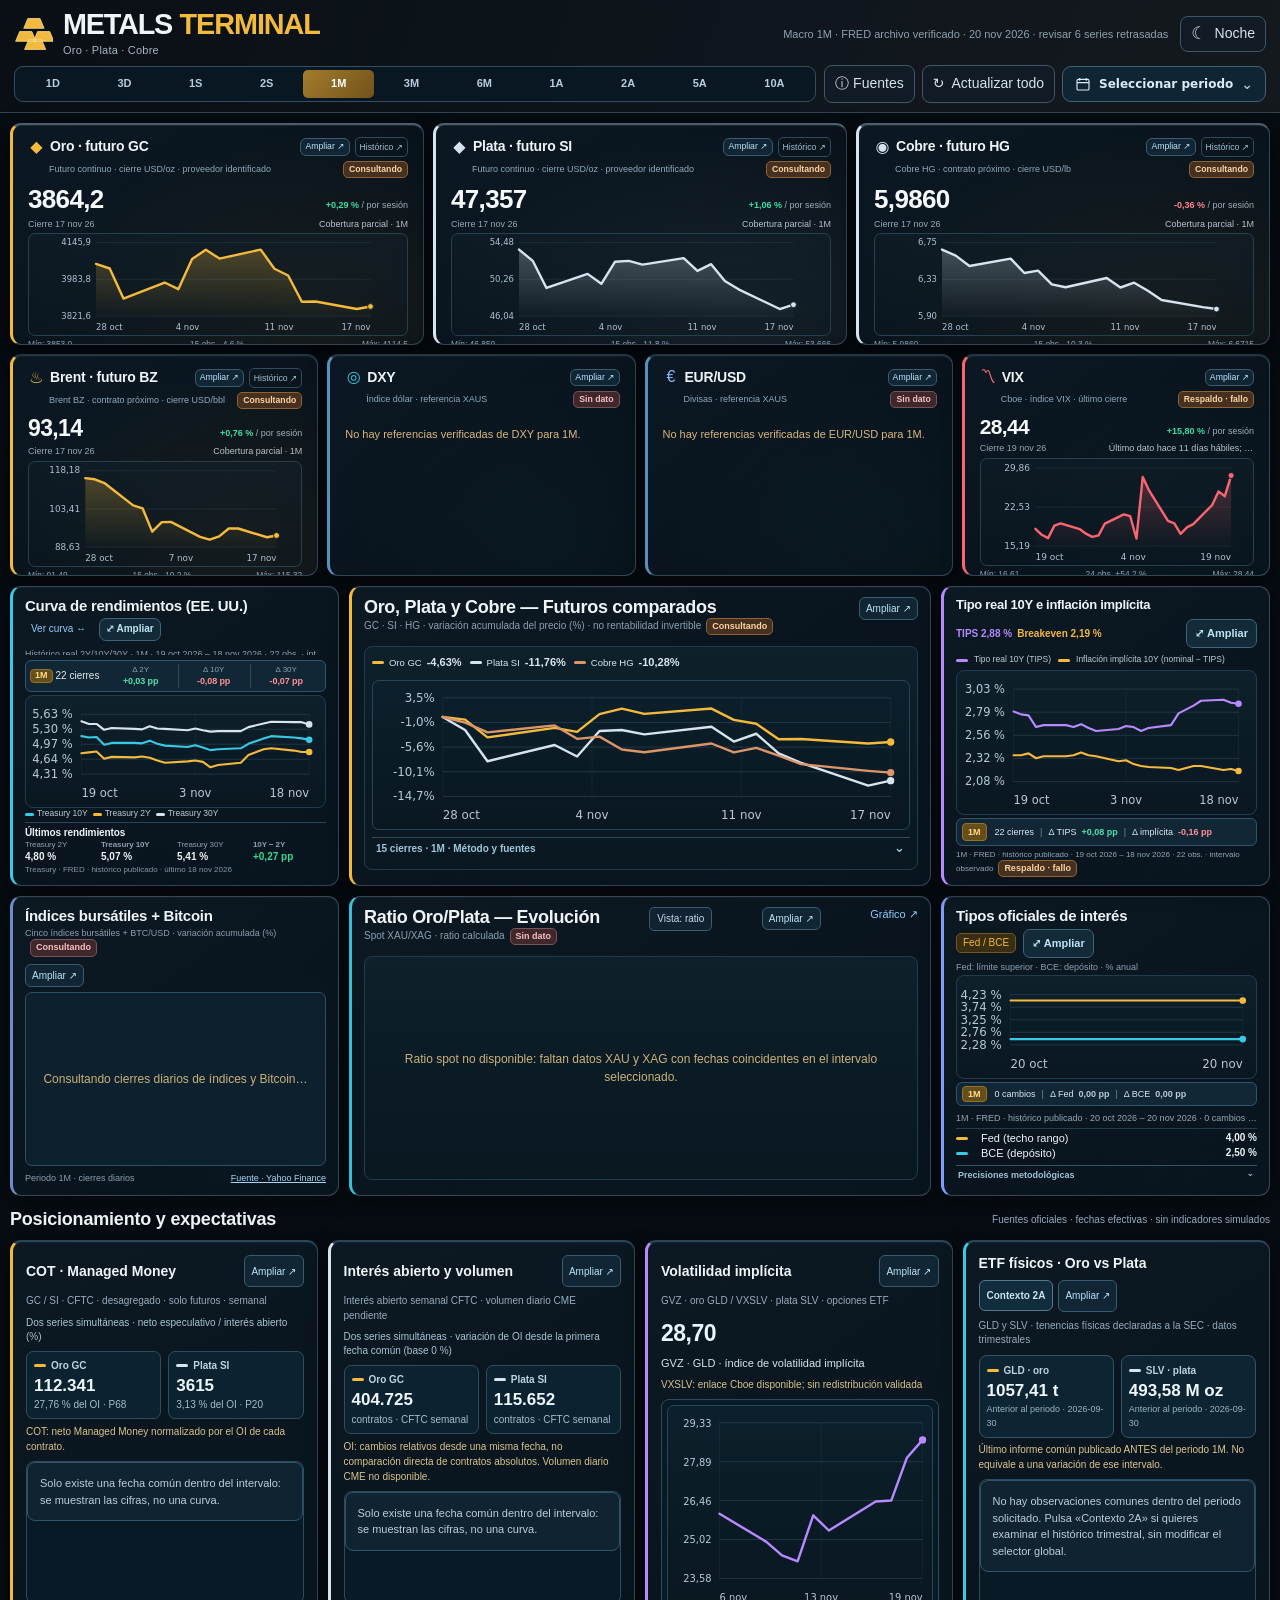
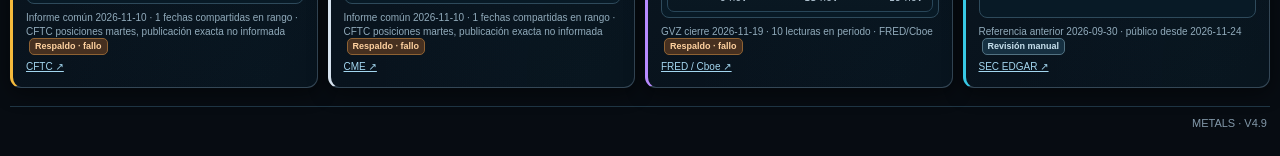
==== index.html @ f062c30f "fix: refresh terminal sources on entry (V4.9)" ====
<!doctype html>
<html lang="es">
<head>
<meta charset="utf-8" />
<meta name="viewport" content="width=device-width,initial-scale=1" />
<meta name="theme-color" content="#080e15" />
<meta name="description" content="Metals Terminal: seguimiento personal gratuito de oro, plata, curva Treasury, tipos reales, dólar y materias primas." />
<script>(function(){try{if(localStorage.getItem("metals-terminal-theme")==="day"){document.documentElement.dataset.theme="day";document.querySelector('meta[name="theme-color"]').content="#f3f1eb";}}catch(e){/* Storage may be disabled: retain night */}})();</script>
<title>Metals Terminal · Oro y Plata</title>
<style>
:root{color-scheme:dark;--bg:#070c12;--panel:#0b151f;--panel2:#0d1822;--stroke:#344756;--stroke2:#1e3645;--text:#f0f4f7;--muted:#8ca0b0;--muted2:#607788;--gold:#f4ba3c;--silver:#d7e3ef;--cyan:#38c9e5;--green:#35da91;--red:#fb6571;--purple:#b88aff;--shadow:0 5px 20px #0007;--radius:11px;--gap:10px}
*{box-sizing:border-box}html,body{margin:0;min-height:100%;background:var(--bg);color:var(--text);font:14px/1.38 Inter,Segoe UI,Arial,system-ui,sans-serif}button{font:inherit;color:inherit;cursor:pointer}button:focus-visible,a:focus-visible{outline:2px solid var(--cyan);outline-offset:2px}a{color:#a3dcff}svg{display:block}
.site{max-width:1920px;margin:auto; padding:0 10px 16px}.header{height:74px;border-bottom:1px solid #304452;display:flex;align-items:center;gap:22px;padding:0 14px;margin:0 -10px 12px;background:linear-gradient(110deg,#090f15,#10161d 64%,#14191d 100%)}.brand{display:flex;gap:13px;align-items:center;min-width:0}.brand-icon{display:flex;align-items:center;justify-content:center;font-size:27px;color:var(--gold);width:41px;height:38px}.brand-title{font-size:29px;line-height:1;font-weight:800;white-space:nowrap;letter-spacing:-.9px}.brand-title em{font-style:normal;color:var(--gold);font-weight:350}.subtitle{font-size:11px;color:#a4b4be;letter-spacing:.3px;margin-top:6px}.header-space{flex:1}.status{display:flex;align-items:center;gap:8px;font-size:12px;color:#b8c7d3;white-space:nowrap}.dot{width:8px;height:8px;border-radius:50%;background:var(--cyan);box-shadow:0 0 12px #38c9e580}.outline-button{border:1px solid #415667;background:#101b25;border-radius:8px;padding:8px 10px;color:#d7e3eb;transition:.2s}.outline-button:hover{border-color:var(--gold);background:#19232b}.header-action{display:flex;align-items:center;gap:7px}.micro{font-size:11px;color:var(--muted);line-height:1.35}.micro strong{color:var(--text)}.top-grid{display:grid;grid-template-columns:repeat(6,minmax(0,1fr));gap:var(--gap);margin-bottom:var(--gap)}
.panel,.ticker-card{border:1px solid var(--stroke);background:linear-gradient(148deg,#0b151e,#071018 95%);border-radius:var(--radius);overflow:hidden;box-shadow:inset 0 1px #ffffff09,var(--shadow)}.ticker-card{height:126px;position:relative;padding:12px 13px 6px;min-width:0;border-top:2px solid var(--stroke2)}.ticker-card.gold{border-left:3px solid var(--gold)}.ticker-card.silver{border-left:3px solid var(--silver)}.ticker-card.ratio{border-left:3px solid var(--cyan)}.ticker-card.currency{border-left:3px solid #5692be}.ticker-card.risk{border-left:3px solid var(--red)}.card-heading{display:flex;align-items:center;gap:8px;min-width:0}.glyph{font-size:18px;line-height:1;color:var(--gold);display:inline-grid;place-items:center;width:22px}.card-heading h2{font-size:14px;margin:0;overflow:hidden;text-overflow:ellipsis;white-space:nowrap;font-weight:740}.card-caption{font-size:10px;color:var(--muted);margin:4px 0 0 30px;white-space:nowrap;overflow:hidden;text-overflow:ellipsis}.quote-slot{position:relative;height:70px;margin:5px -5px 0 0;overflow:hidden}.tv-frame{width:100%;height:100%;position:relative}.tv-credit{font-size:9px;color:var(--muted2);text-align:right;margin-top:0}.tv-frame .tradingview-widget-container{width:100%;height:100%}.tv-frame .tradingview-widget-container__widget{height:100%;width:100%}.tv-fallback{position:absolute;inset:0;display:flex;align-items:center;justify-content:center;gap:7px;color:#708597;font-size:11px;pointer-events:none}.tv-frame:has(iframe) .tv-fallback{display:none}.tv-frame .tradingview-widget-copyright{font-size:9px}.quote-slot .tradingview-widget-container{width:100%;height:100%;position:relative}.quote-slot .tradingview-widget-container__widget{height:100%;width:100%}.quote-slot:has(iframe) > .tv-fallback{display:none}.ticker-card a.stretch{position:absolute;inset:0;z-index:0;pointer-events:none}
.dashboard{display:grid;grid-template-columns:minmax(0,1.1fr) minmax(0,.95fr) minmax(0,1fr) minmax(0,1fr);grid-template-areas:'curve main main policy' 'curve ratio ratio policy' 'reals reals brent copper';gap:var(--gap);grid-template-rows:315px 170px 191px}.panel{padding:15px;min-width:0;min-height:0;position:relative}.panel-title{font-size:18px;letter-spacing:-.3px;font-weight:760;margin:0;line-height:1.18}.panel-head{display:flex;align-items:center;justify-content:space-between;gap:8px;margin-bottom:7px}.panel-caption{color:var(--muted);font-size:11px;margin:5px 0 10px}.curve-panel{grid-area:curve;display:flex;flex-direction:column}.main-panel{grid-area:main;display:flex;flex-direction:column}.ratio-panel{grid-area:ratio;display:flex;flex-direction:column}.policy-panel{grid-area:policy;display:flex;flex-direction:column}.real-panel{grid-area:reals;display:flex;flex-direction:column}.commodities-grid{display:contents}.commodities-grid .commodity:first-child{grid-area:brent}.commodities-grid .commodity:last-child{grid-area:copper}
.chart-container{position:relative;min-height:0;flex:1;width:100%}.chart-container svg{width:100%;height:100%;overflow:visible}.chart-container .axis-text{font:10px Inter,Segoe UI,Arial,sans-serif;fill:#91a3b3}.chart-container .grid{stroke:#29404e;stroke-width:.7;stroke-opacity:.8}.chart-container .stroke-gold{fill:none;stroke:var(--gold);stroke-width:2.5;stroke-linejoin:round;stroke-linecap:round}.chart-container .stroke-cyan{fill:none;stroke:var(--cyan);stroke-width:2.5;stroke-linejoin:round;stroke-linecap:round}.chart-container .stroke-silver{fill:none;stroke:var(--silver);stroke-width:2.5;stroke-linejoin:round;stroke-linecap:round}.chart-container .stroke-purple{fill:none;stroke:var(--purple);stroke-width:2.5;stroke-linejoin:round;stroke-linecap:round}.legend{display:flex;gap:13px;flex-wrap:wrap;font-size:11px;align-items:center;margin:6px 0 7px}.legend span{display:flex;align-items:center;gap:6px;color:#c0ccd4}.swatch{width:12px;height:3px;border-radius:2px;background:var(--gold)}.swatch.cyan{background:var(--cyan)}.swatch.silver{background:var(--silver)}.swatch.purple{background:var(--purple)}.control-group{display:flex;gap:2px;border:1px solid #324653;border-radius:7px;padding:2px;background:#07111a;flex-shrink:0}.control-group button{font-size:10px;padding:4px 8px;border:0;border-radius:5px;background:transparent;color:#d0dce4}.control-group button.active,.control-group button:hover{background:linear-gradient(155deg,#b8891a,#815d12);color:#fff}.data-line{border-top:1px solid #253b48;padding-top:10px;margin-top:9px;display:grid;grid-template-columns:1fr 1fr 1fr;gap:8px}.data-metric{display:flex;align-items:center;justify-content:space-between;gap:6px;font-size:12px}.data-metric em{font-style:normal;color:#93aaba}.data-metric strong{font-weight:730;font-size:13px}.data-metric .green{color:var(--green)}.data-metric .red{color:var(--red)}.curve-bottom{border-top:1px solid #273d4b;padding-top:10px;margin-top:5px}.mini-stats{display:grid;grid-template-columns:1fr auto;gap:5px 12px;font-size:12px;margin-top:8px}.mini-stats div:nth-child(2n){font-weight:750;text-align:right}.mini-stats .positive{color:var(--green)}.curve-panel .chart-container{flex:0 0 225px}.yield-note{font-size:10px;color:#8497a5;margin-top:auto}.main-title-extra{font-size:10px;color:var(--muted)}.tv-chart{height:100%;min-height:0;position:relative;background:#071119;border-radius:6px;overflow:hidden}.tv-chart .tradingview-widget-container{height:100%;width:100%}.tv-chart .tradingview-widget-container__widget{height:100%;width:100%}.tv-loader{position:absolute;inset:0;display:flex;align-items:center;justify-content:center;color:#6c8295;font-size:12px;pointer-events:none}.tv-chart:has(iframe) .tv-loader{display:none}.link-small{background:none;border:none;color:#8ecbfa;font-size:11px;text-decoration:none;cursor:pointer}.link-small:hover{text-decoration:underline}.ratio-panel .tv-chart{flex:1}.mini-action{display:flex;align-items:center;justify-content:space-between;gap:6px;border:1px solid #465e69;border-radius:6px;padding:4px 6px;font-size:11px;color:#adbeca;background:#101d28}.small-tag{font-size:10px;color:var(--gold);background:#392e12;border:1px solid #70581f;padding:2px 6px;border-radius:5px;white-space:nowrap}.policy-panel .chart-container{flex:1;max-height:265px}.policy-legend{display:grid;grid-template-columns:1fr auto;gap:8px 4px;border-top:1px solid #273d4b;margin-top:5px;padding-top:12px;font-size:12px}.policy-legend strong{text-align:right;font-weight:760}.policy-legend .legend{margin:0}.source-meta{margin-top:auto;padding:11px 8px;background:linear-gradient(90deg,#2b2516,#1e201c);border:1px solid #756128;border-radius:7px;font-size:10px;color:#eeddb0;line-height:1.5}.real-panel .legend{margin-top:6px}.real-panel .chart-container{flex:1}.real-top-stats{margin-left:auto;display:flex;gap:15px;font-size:11px;font-weight:770}.real-top-stats strong{font-size:13px}.commodity{padding:13px;display:flex;flex-direction:column}.commodity .quote-slot{flex:1;margin-top:14px;height:75px}.commodity .card-heading h2{font-size:15px}.commodity .card-caption{margin-left:30px}.commodity .tv-fallback{font-size:10px}.footnote{border-top:1px solid #203746;margin-top:11px;padding:9px 3px;display:flex;justify-content:space-between;gap:14px;color:#8298a9;font-size:11px}.footnote a{color:#9ac6e6}.method{max-width:980px;line-height:1.65;color:#b9cad7;margin:auto}.method h2{font-size:17px;color:#f0f4f7}.method code{color:#f9ca6c}.method p{margin:8px 0}.method ul{padding-left:24px}.modal{position:fixed;inset:0;background:#000b;display:none;place-items:center;z-index:50;padding:20px}.modal.open{display:grid}.modal-card{width:min(650px,100%);background:#111e29;border:1px solid #456174;border-radius:14px;padding:22px;box-shadow:0 22px 80px #000b}.modal-top{display:flex;justify-content:space-between;gap:10px;align-items:center}.modal-top button{border:1px solid #4d6575;border-radius:8px;background:#1e2b35;padding:5px 9px}.sr-only{position:absolute;width:1px;height:1px;overflow:hidden;clip:rect(0,0,0,0)}
@media(max-width:1280px){.brand-title{font-size:24px}.top-grid{grid-template-columns:repeat(3,minmax(0,1fr))}.dashboard{grid-template-columns:minmax(0,38fr) minmax(0,62fr);grid-template-areas:'curve main' 'curve ratio' 'policy reals' 'commodities reals';grid-template-rows:295px 165px 235px 175px}.commodities-grid{grid-area:commodities;display:grid;grid-template-columns:repeat(2,minmax(0,1fr));gap:var(--gap)}.commodities-grid .commodity{grid-area:auto!important}.curve-panel .chart-container{flex:1}.policy-panel .chart-container{max-height:none}.commodities-grid{min-height:0}}@media(max-width:780px){.header{height:auto;padding:15px 14px;flex-wrap:wrap}.header-space{display:none}.brand{width:100%}.top-grid{grid-template-columns:repeat(2,minmax(0,1fr))}.dashboard{display:flex;flex-direction:column}.curve-panel,.main-panel,.ratio-panel,.policy-panel,.real-panel{height:340px;min-height:340px}.main-panel{height:430px}.ratio-panel{height:250px;min-height:250px}.policy-panel{height:310px;min-height:310px}.real-panel{height:260px;min-height:260px}.commodities-grid{height:155px}.curve-panel .chart-container{flex:1}.panel-title{font-size:16px}.ticker-card{height:123px}.footnote{flex-direction:column}}@media(max-width:410px){.card-heading h2{font-size:12px}.quote-slot{height:68px}.ticker-card{padding:10px 8px}.header-action{font-size:11px}.brand-title{font-size:23px}.control-group button{padding:4px 5px}.real-top-stats{font-size:9px;gap:7px}}

/* Provider-links fallback: preserve original dashboard layout and never simulate prices. */
.provider-mini{display:flex;align-items:center;justify-content:space-between;gap:6px;height:100%;font-size:10px;color:#92a8ba;line-height:1.4}
.provider-mini a,.provider-link{display:inline-flex;align-items:center;justify-content:center;border:1px solid #415d72;border-radius:6px;background:linear-gradient(120deg,#172d3b,#0e202b);padding:6px 9px;color:#d7ebfa;text-decoration:none;font-weight:650;white-space:nowrap}
.provider-mini a:hover,.provider-link:hover{border-color:#81b8d5;background:#203a4b}
.external-futures{height:100%;padding:8px 6px;display:grid;grid-template-rows:auto 1fr auto;gap:13px;color:#c6d8e4}
.external-futures .note{color:#96adbd;font-size:12px;line-height:1.5}
.external-options{display:grid;grid-template-columns:1fr 1fr;gap:12px;align-items:stretch}
.external-item{display:flex;flex-direction:column;align-items:flex-start;justify-content:center;gap:8px;border:1px solid #2c4655;background:linear-gradient(120deg,#111f2b,#0c1621);border-radius:10px;padding:16px}
.external-item strong{font-size:16px;color:#e9f2f7}
.external-item:nth-child(1){border-left:3px solid var(--gold)}.external-item:nth-child(2){border-left:3px solid var(--silver)}
.external-item p{font-size:11px;color:#a4b8c9;margin:0}
.external-foot{display:flex;align-items:center;justify-content:space-between;gap:8px;border-top:1px solid #2a4454;padding-top:9px;font-size:10px;color:#889eaf}
.external-foot a{color:#acd4eb}
@media(max-width:700px){.external-options{gap:7px}.external-item{padding:10px}.external-item strong{font-size:13px}.provider-mini{font-size:9px}}


.native-range{display:flex;gap:3px;flex-wrap:wrap}.native-range button{border:1px solid #355062;border-radius:5px;background:#11212b;color:#c9d6e0;padding:4px 7px;font-size:10px}.native-range button.active,.native-range button:hover{background:#9e761f;color:#fff;border-color:#d0a345}
.native-card{height:100%;display:flex;flex-direction:column;gap:1px;padding:0 3px}.native-num{font-size:23px;font-weight:760;color:#eef4f8;letter-spacing:-.5px}.native-meta{display:flex;justify-content:space-between;font-size:10px;color:#9cabb9}.native-positive{color:#4cdb9d}.native-negative{color:#fa858b}.native-spark{width:100%;height:22px;display:block;margin-top:auto}
.native-canvas{display:flex;flex-direction:column;height:100%;gap:4px;padding:3px}.native-canvas .native-caption{font-size:10px;color:#9bb0c1}.native-canvas .native-series{flex:1;min-height:0;position:relative}.native-canvas svg{display:block;width:100%;height:100%}.native-canvas .native-tip{position:absolute;display:none;top:9px;left:30%;background:#06151eea;border:1px solid #55788a;border-radius:6px;padding:7px 9px;z-index:5;font-size:11px;pointer-events:none;white-space:nowrap}.native-canvas .native-legend{display:flex;flex-wrap:wrap;gap:15px;align-items:center;color:#cdd8df;font-size:11px}.native-canvas .native-legend span{display:inline-flex;gap:6px;align-items:center}.native-dot{width:12px;height:3px;border-radius:2px;display:inline-block}.native-canvas .native-note{display:flex;justify-content:space-between;gap:12px;color:#8ba2b3;font-size:10px;flex-wrap:wrap}.native-note a{color:#91c8ed;text-decoration:none}.native-error{display:flex;flex-direction:column;justify-content:center;align-items:center;height:100%;gap:12px;color:#cbb17a;font-size:12px;line-height:1.5;text-align:center;padding:14px}.native-error a{color:#a3d5f4}
@media(max-width:1100px){.native-num{font-size:19px}.native-range button{font-size:9px;padding:3px 4px}}

/* Time windows and genuinely legible ratio/inspection charts */
.dashboard{grid-template-rows:315px 245px 250px}
.ratio-panel .tv-chart{min-height:165px}
.ratio-panel{padding-bottom:10px}
.ratio-panel .native-canvas .native-series{min-height:140px}
.macro-range{display:flex;gap:2px;border:1px solid #2c485b;background:#07141f;border-radius:6px;padding:2px;flex-shrink:0}
.macro-range button{padding:4px 7px;font-size:10px;color:#aebfcd;background:transparent;border:0;border-radius:4px;white-space:nowrap}
.macro-range button.active,.macro-range button:hover{background:#7f6123;color:#fff}
.macro-controls{display:flex;gap:7px;align-items:center;flex-wrap:wrap;justify-content:flex-end}
.macro-controls .link-small{white-space:nowrap}
.ratio-view-toggle{font-size:10px;color:#c8dcf0;background:#112330;border:1px solid #3a5c71;border-radius:5px;padding:4px 7px;cursor:pointer}
.ratio-panel .panel-head{margin-bottom:3px}
.market-inspect{border:1px solid #4b697a;color:#a6daed;background:#12232e;border-radius:6px;font-size:10px;padding:5px 8px;cursor:pointer}
.market-inspect:hover{border-color:#86c8e7}
@media(max-width:1280px){.dashboard{grid-template-rows:335px 240px 275px 210px}}
@media(max-width:780px){.dashboard{display:flex}.curve-panel,.main-panel{height:400px;min-height:400px}.ratio-panel{height:320px;min-height:320px}.policy-panel{height:350px;min-height:350px}.real-panel{height:315px;min-height:315px}.macro-controls{justify-content:flex-start}}
@media(max-width:480px){.panel-head{flex-wrap:wrap}.macro-controls{width:100%}.macro-range button{padding:3px 7px}}

/* Expandable analytical market charts; no third-party API keys or scheduled jobs */
.commodity .tv-chart{flex:1;min-height:165px;width:100%;margin-top:6px}
.commodity .card-heading{justify-content:space-between}
.commodity .card-caption{margin-left:0;white-space:normal;line-height:1.5}
.commodity .card-heading h2{font-size:14px;display:flex;gap:6px;align-items:center}
.market-inspect{background:#132733;color:#b5daee;border:1px solid #3b667b;border-radius:6px;padding:4px 7px;font-size:10px;white-space:nowrap;cursor:pointer}
.market-inspect:hover{background:#234356}
.detail-overlay[hidden]{display:none}
.detail-overlay{position:fixed;inset:0;z-index:100;background:#000c;display:grid;place-items:center;padding:15px}
.detail-box{width:min(1100px,98vw);height:min(750px,92vh);min-height:380px;background:linear-gradient(145deg,#0d1e2a,#07131d);border:1px solid #466577;box-shadow:0 20px 55px #000c;border-radius:14px;display:flex;flex-direction:column;padding:18px;gap:10px}
.detail-head{display:flex;align-items:center;justify-content:space-between;gap:14px}
.detail-head h2{font-size:20px;margin:0}
.detail-actions{display:flex;align-items:center;gap:9px}
.detail-chart{min-height:0;flex:1;overflow:hidden}
.detail-chart .native-canvas{min-height:100%}
.detail-foot{font-size:11px;color:#92a8bc}
@media(max-width:780px){.commodity .tv-chart{min-height:170px}.commodities-grid{height:auto;min-height:240px;grid-template-columns:1fr}.commodity{min-height:230px}.detail-box{height:min(780px,94vh);padding:11px}.detail-head h2{font-size:15px}}

/* Featured verified futures closes: two large, date-aware cards with auto-scaled 15-session charts. */
.top-grid{grid-template-columns:2fr 2fr 1fr 1fr 1fr 1fr;align-items:stretch}
.top-grid .ticker-card{height:215px;min-width:0}
.top-grid .ticker-card:not(.metal-feature) .quote-slot{height:calc(100% - 55px);margin-top:8px}
.top-grid .ticker-card:not(.metal-feature) .native-spark{height:64px;max-height:66px}
.metal-feature{padding:12px 15px 9px!important;background:radial-gradient(ellipse at 75% 85%,rgba(245,186,60,.065),transparent 70%),linear-gradient(140deg,#0b1823,#071018)!important}
.metal-feature.silver{background:radial-gradient(ellipse at 75% 85%,rgba(207,224,238,.075),transparent 70%),linear-gradient(140deg,#0b1823,#071018)!important}
.metal-feature .card-heading h2{font-size:16px}
.metal-feature .card-caption{font-size:10px;margin-left:30px;color:#8faabb}
.metal-source-link{margin-left:auto;font-size:10px;color:#9ebfd2;text-decoration:none;border:1px solid #304b60;border-radius:5px;padding:3px 7px;white-space:nowrap}
.metal-source-link:hover{border-color:#83b8d0}
.metal-futures-slot{height:160px!important;margin:7px 0 0!important;overflow:visible!important}
.metal-content{height:100%;display:flex;flex-direction:column;gap:3px}
.metal-line1{display:flex;align-items:baseline;justify-content:space-between;gap:8px}
.metal-main-price{font-size:27px;font-weight:785;letter-spacing:-.65px;color:#f6f8fa;line-height:1.2;font-variant-numeric:tabular-nums}
.metal-day-change{font-size:12px;font-weight:700;white-space:nowrap}
.metal-day-change.pos{color:#3ce0a2}.metal-day-change.neg{color:#ff838c}
.metal-timestamp{font-size:9px;color:#95aab9;display:flex;justify-content:space-between;gap:5px;align-items:center}
.metal-timestamp .delayed{color:#b7c4ce;font-weight:500}
.metal-spark-outer{height:80px;flex:1;min-height:67px;position:relative;overflow:hidden;border-radius:7px;background:linear-gradient(180deg,#11202a80,#0a161f40);border:1px solid #26404f}
.metal-spark-outer svg{width:100%;height:100%;display:block}
.metal-spark-outer .metal-marker{font-size:9px;fill:#9cb1bd;font-family:Inter,Segoe UI,Arial,sans-serif}
.metal-spark-outer .metal-hit{fill:transparent;cursor:crosshair}
.metal-spark-outer .metal-hover{display:none;position:absolute;top:4px;right:7px;background:#091722ee;border:1px solid #456678;color:#e8f1f8;font-size:10px;padding:3px 6px;border-radius:5px;pointer-events:none}
.metal-spark-outer:hover .metal-hover{display:block}
.metal-scale{display:flex;justify-content:space-between;align-items:center;gap:5px;font-size:9px;color:#8fa5b7}
.metal-scale span{white-space:nowrap}
.metal-wait{font-size:11px;line-height:1.6;color:#97b5c9;padding:12px}
.metal-error{font-size:11px;line-height:1.6;color:#dbb67d;padding:12px 0}
.metal-error a{color:#a3d1ed}
@media(max-width:1280px){.top-grid{grid-template-columns:repeat(4,minmax(0,1fr))}.top-grid .metal-feature{grid-column:span 2}.top-grid .ticker-card:not(.metal-feature){height:135px}.top-grid .ticker-card:not(.metal-feature) .quote-slot{height:70px}}
@media(max-width:660px){.top-grid{grid-template-columns:repeat(2,minmax(0,1fr))}.top-grid .metal-feature{grid-column:span 2}.top-grid .ticker-card:not(.metal-feature){height:145px}.metal-main-price{font-size:25px}}


/* Unified native dark premium styling: all quote cards and macro panels */
.top-grid{grid-template-columns:minmax(0,1.8fr) minmax(0,1.8fr) minmax(0,1.12fr) minmax(0,1.12fr) minmax(0,1.12fr);align-items:stretch}
.top-grid .ticker-card,.top-grid .ticker-card:not(.metal-feature){height:272px;min-width:0;padding:14px 13px 12px}
.top-grid .ticker-card .metal-futures-slot{height:193px!important;margin:10px 0 0!important;overflow:hidden!important}
.ticker-card.market-feature{background:radial-gradient(ellipse at 72% 85%,rgba(56,201,229,.035),transparent 65%),linear-gradient(140deg,#0b1823,#071018)!important}
.top-grid .ticker-card .metal-content{gap:6px}
.top-grid .ticker-card .metal-spark-outer{min-height:99px}
.top-grid .market-feature .metal-main-price{font-size:26px}
.top-grid .market-feature .metal-day-change{font-size:10px}
.top-grid .market-feature .metal-scale{font-size:9px}
.top-grid .market-feature .metal-timestamp{font-size:9px}
.top-grid .metal-feature .card-heading h2{font-size:16px}
.top-grid .metal-feature .card-caption{margin-left:29px;font-size:10px}
.panel{background:radial-gradient(ellipse at 82% 97%,rgba(56,201,229,.022),transparent 60%),linear-gradient(145deg,#0c1923,#07111b 95%)}
.chart-container,.tv-chart{border:1px solid #233c4b;border-radius:8px;background:linear-gradient(180deg,#0e202b,#091721)!important}
.curve-panel{border-left:3px solid #38c9e5}.main-panel{border-left:3px solid var(--gold)}
.ratio-panel{border-left:3px solid var(--cyan)}.policy-panel{border-left:3px solid #7b9efa}
.real-panel{border-left:3px solid var(--purple)}
.commodity-native{border-left:3px solid var(--gold);min-width:0}
.commodity-native:last-child{border-left:3px solid var(--silver)}
.commodity-native .card-caption{margin:5px 0 0 0!important;font-size:10px}
.commodity-native .metal-futures-slot{flex:1;height:180px!important;min-height:170px;margin:9px 0 0!important;overflow:hidden!important;width:100%}
.commodity-native .metal-content{gap:5px}
.commodity-native .metal-spark-outer{min-height:84px}
.commodity-native .metal-main-price{font-size:22px}
.commodity-native .metal-day-change{font-size:10px}
.macro-note{font-size:10px;color:#8aa5b5;margin:4px 0}
.real-panel .chart-container{min-height:135px}
.curve-panel .chart-container{min-height:185px}
.macro-range button.active{background:#947126;color:#fff;border-color:#dfb34e}
.macro-window-explain{font-size:10px;color:#9db5c4}
@media(max-width:1310px){.top-grid{grid-template-columns:repeat(6,minmax(0,1fr))}.top-grid .metal-feature:nth-child(-n+2){grid-column:span 3}.top-grid .market-feature{grid-column:span 2}}
@media(max-width:760px){.top-grid{grid-template-columns:repeat(2,minmax(0,1fr))}.top-grid .metal-feature:nth-child(-n+2){grid-column:span 2}.top-grid .market-feature{grid-column:span 1}.top-grid .ticker-card{height:245px}.top-grid .ticker-card .metal-futures-slot{height:165px!important}.commodity-native .metal-futures-slot{min-height:180px}}
@media(max-width:460px){.top-grid .market-feature{grid-column:span 2}.top-grid .ticker-card .metal-futures-slot{height:165px!important}}


/* Macro controls: one explicit time window per selection; same chronology as market */
.macro-range{max-width:100%;flex-wrap:wrap;justify-content:flex-start}
.macro-range button{padding:3px 5px;font-size:9px}
.macro-controls{min-width:0}
.panel-head{flex-wrap:wrap}
.curve-panel .chart-container{flex:1;min-height:160px}
.macro-caption{font-size:10px;line-height:1.45;color:#91a8b7;margin-top:5px}
@media(max-width:900px){.macro-range button{padding:3px 4px}}


/* Seven-asset market strip; GC, SI and HG get more space than FX and VIX. */
.top-grid{
 display:grid;align-items:stretch;gap:9px;
 grid-template-columns:minmax(0,2.35fr) minmax(0,2.35fr) minmax(0,2.1fr) minmax(0,1.65fr) minmax(0,1.18fr) minmax(0,1.18fr) minmax(0,1.18fr);
}
.top-grid .ticker-card,.top-grid .ticker-card:not(.metal-feature){
 height:239px;min-width:0;padding:11px 9px 9px;grid-column:auto;
}
.top-grid .ticker-card .metal-futures-slot{
 height:167px!important;min-height:0;margin:6px 0 0!important;overflow:hidden!important;
}
.top-grid .ticker-card .metal-content{gap:3px}
.top-grid .ticker-card .metal-spark-outer{min-height:72px}
.top-grid .ticker-card .metal-main-price{font-size:22px}
.top-grid .ticker-card .metal-day-change{font-size:9px}
.top-grid .ticker-card .metal-timestamp{font-size:9px;gap:2px}
.top-grid .ticker-card .metal-scale{font-size:8.4px;gap:2px;overflow:hidden}
.top-grid .ticker-card .metal-scale span{min-width:0}
.top-grid .ticker-card .card-heading h2{font-size:14px;letter-spacing:-.22px}
.top-grid .ticker-card .card-heading{gap:4px}
.top-grid .ticker-card .glyph{width:17px;font-size:16px;flex-shrink:0}
.top-grid .ticker-card .card-caption{
 margin:4px 0 0 21px!important;font-size:9px;white-space:nowrap;overflow:hidden;text-overflow:ellipsis;
}
.top-grid .ticker-card .metal-source-link,.top-grid .ticker-card .market-inspect{
 font-size:8.7px;padding:3px 4px;margin-left:auto;
}
.top-grid .ticker-card:nth-child(-n+3){
 border-top-color:#4b5e70;box-shadow:inset 0 1px #ffffff13,0 8px 22px #0009;
}
.top-grid .ticker-card:nth-child(-n+3) .metal-main-price{font-size:26px}
.top-grid .ticker-card:nth-child(-n+3) .metal-spark-outer{min-height:93px}
.top-grid .copper-feature{border-left:3px solid var(--silver)}
.top-grid .brent-feature{border-left:3px solid var(--gold)}
.top-grid .brent-feature .metal-main-price{font-size:23px}
.top-grid .market-feature .metal-main-price{font-size:21px}
.top-grid .market-feature .metal-day-change{font-size:9px}
.dashboard{
 grid-template-areas:'curve main main policy' 'curve ratio ratio policy' 'reals reals reals reals';
 grid-template-rows:300px 235px 235px;
}
@media(max-width:1370px){
 .top-grid{grid-template-columns:repeat(12,minmax(0,1fr));gap:9px}
 .top-grid .ticker-card:nth-child(-n+3){grid-column:span 4}
 .top-grid .ticker-card:nth-child(n+4){grid-column:span 3}
 .top-grid .ticker-card{height:222px}
}
@media(max-width:1280px){
 .dashboard{
  display:grid;grid-template-columns:repeat(2,minmax(0,1fr));
  grid-template-areas:'main main' 'ratio ratio' 'curve policy' 'reals reals';
  grid-template-rows:320px 220px 400px 240px;
 }
 .top-grid .ticker-card:nth-child(-n+3){grid-column:span 4}
 .top-grid .ticker-card:nth-child(n+4){grid-column:span 3}
}
@media(max-width:880px){
 .top-grid{grid-template-columns:repeat(2,minmax(0,1fr))}
 .top-grid .ticker-card:nth-child(-n+3),.top-grid .ticker-card:nth-child(n+4){grid-column:span 1}
 .top-grid .ticker-card:nth-child(-n+3){height:244px}
 .dashboard{display:flex;flex-direction:column}
}
@media(max-width:490px){
 .top-grid{grid-template-columns:repeat(2,minmax(0,1fr));gap:8px}
 .top-grid .ticker-card:nth-child(-n+3){grid-column:span 2}
 .top-grid .ticker-card:nth-child(n+4){grid-column:span 1}
 .top-grid .ticker-card .metal-futures-slot{height:160px!important}
 .top-grid .ticker-card{height:233px}
 .top-grid .market-feature .metal-main-price{font-size:20px}
}


/* V3.2 — Compact second-row arrangement: Treasury and TIPS flank the stacked
   gold/silver comparison; Fed/BCE stays visible without a third dashboard row. */
.dashboard{
 display:grid;
 grid-template-columns:minmax(0,1.08fr) minmax(0,1.18fr) minmax(0,1fr) minmax(0,1fr) minmax(0,1.05fr);
 grid-template-areas:
   "curve reals main main policy"
   "curve reals ratio ratio policy";
 grid-template-rows:300px 235px;
 gap:var(--gap);
 align-items:stretch;
}
.dashboard > .panel{min-width:0;min-height:0;height:auto}
.curve-panel{grid-area:curve}
.real-panel{grid-area:reals}
.main-panel{grid-area:main}
.ratio-panel{grid-area:ratio}
.policy-panel{grid-area:policy}
.curve-panel .chart-container{min-height:180px;flex:1 1 auto;max-height:none}
.real-panel .chart-container{min-height:205px;flex:1 1 auto;max-height:none}
.policy-panel .chart-container{min-height:180px;flex:1 1 auto;max-height:none}
.real-panel .panel-head{align-items:flex-start}
.real-panel .real-top-stats{margin-left:0}
.real-panel .legend{margin-top:5px;margin-bottom:8px;gap:9px}
.real-panel .legend span{font-size:10px}
.curve-panel .panel-head,.real-panel .panel-head,.policy-panel .panel-head{row-gap:6px}
.curve-panel .panel-head .panel-title,.real-panel .panel-head .panel-title,.policy-panel .panel-head .panel-title{font-size:17px}
.curve-panel .macro-controls,.policy-panel .macro-controls{justify-content:flex-start}
@media(max-width:1199px) and (min-width:881px){
 .dashboard{
  grid-template-columns:minmax(0,1fr) minmax(0,1fr) minmax(0,1.15fr) minmax(0,1.15fr);
  grid-template-areas:
    "curve reals main main"
    "curve reals ratio ratio"
    "policy policy policy policy";
  grid-template-rows:290px 230px 220px;
 }
 .policy-panel{display:flex;flex-direction:column}
 .policy-panel .chart-container{min-height:85px;max-height:none;flex:1}
 .policy-panel .source-meta{margin-top:6px;padding:5px 8px}
 .policy-panel .policy-legend{margin-top:3px;padding-top:4px}
}
@media(max-width:880px){
 .dashboard{display:flex;flex-direction:column;gap:var(--gap)}
 .dashboard .main-panel{order:0;min-height:385px;height:385px}
 .dashboard .ratio-panel{order:1;min-height:290px;height:290px}
 .dashboard .curve-panel{order:2;min-height:410px;height:410px}
 .dashboard .real-panel{order:3;min-height:360px;height:360px}
 .dashboard .policy-panel{order:4;min-height:365px;height:365px}
 .dashboard .curve-panel .chart-container{min-height:145px}
 .dashboard .real-panel .chart-container{min-height:165px}
 .dashboard .policy-panel .chart-container{min-height:130px}
}


/* V3.3: Treasury above TIPS; the comparison and ratio reclaim TIPS' former width. */
.dashboard{
 display:grid;
 grid-template-columns:minmax(0,1.30fr) minmax(0,2.30fr) minmax(0,1.30fr);
 grid-template-areas:
   "curve main policy"
   "reals ratio policy";
 grid-template-rows:300px 235px;
 gap:var(--gap);
 align-items:stretch;
}
.dashboard > .panel{min-width:0;min-height:0;height:auto}
.curve-panel{grid-area:curve}
.real-panel{grid-area:reals}
.main-panel{grid-area:main}
.ratio-panel{grid-area:ratio}
.policy-panel{grid-area:policy}
.curve-panel .chart-container{min-height:92px;flex:1 1 auto;max-height:none}
.curve-panel .panel-head{margin-bottom:4px}
.curve-panel .panel-caption{font-size:10px;margin:3px 0 5px}
.curve-panel .legend{margin:4px 0 3px;gap:7px;font-size:10px}
.curve-panel .curve-bottom{margin-top:2px;padding-top:5px}
.curve-panel .curve-bottom .panel-title{font-size:11px!important}
.curve-panel .mini-stats{
 display:grid;
 grid-template-columns:minmax(0,1fr) auto minmax(0,1fr) auto;
 gap:3px 5px;
 font-size:10px;
 margin-top:4px;
}
.curve-panel .mini-stats div:nth-child(2n){white-space:nowrap}
.curve-panel .yield-note{font-size:9px;margin-top:5px}
.real-panel .panel-head{margin-bottom:3px;row-gap:4px}
.real-panel .panel-head .panel-title{font-size:15px}
.real-panel .real-top-stats{font-size:10px;gap:9px}
.real-panel .real-top-stats strong{font-size:11px}
.real-panel .legend{margin:3px 0 5px;gap:7px}
.real-panel .legend span{font-size:10px}
.real-panel .chart-container{min-height:85px;flex:1 1 auto;max-height:none}
.real-panel .macro-caption{font-size:9px}
.policy-panel .chart-container{min-height:120px;flex:1 1 auto;max-height:none}
@media(max-width:1199px) and (min-width:881px){
 .dashboard{
  grid-template-columns:minmax(0,1fr) minmax(0,1.65fr);
  grid-template-areas:"curve main" "reals ratio" "policy policy";
  grid-template-rows:300px 235px 180px;
 }
 .policy-panel .chart-container{min-height:65px;max-height:none;flex:1 1 auto}
 .policy-panel .source-meta{margin-top:3px;padding:4px 7px}
 .policy-panel .policy-legend{margin-top:3px;padding-top:4px}
}
@media(max-width:880px){
 .dashboard{display:flex;flex-direction:column;gap:var(--gap)}
 .dashboard .main-panel{order:0;min-height:385px;height:385px}
 .dashboard .ratio-panel{order:1;min-height:290px;height:290px}
 .dashboard .curve-panel{order:2;min-height:365px;height:365px}
 .dashboard .real-panel{order:3;min-height:285px;height:285px}
 .dashboard .policy-panel{order:4;min-height:355px;height:355px}
 .dashboard .curve-panel .chart-container{min-height:120px}
 .dashboard .real-panel .chart-container{min-height:130px}
 .dashboard .policy-panel .chart-container{min-height:105px}
}


.global-market-controls{display:flex;align-items:center;gap:8px;flex-shrink:0}
.global-timeframes{display:flex;gap:2px;align-items:center;padding:3px;background:#081722;border:1px solid #344e60;border-radius:9px}
.global-timeframes button{font-size:11px;font-weight:650;min-width:32px;padding:7px 9px;border:0;background:transparent;border-radius:5px;color:#b8cddd}
.global-timeframes button.active,.global-timeframes button:hover{color:white;background:linear-gradient(130deg,#a37d2c,#71521a)}
.global-timeframes button:focus-visible{outline:2px solid #89b8d2}
.global-market-controls .header-action{white-space:nowrap}
@media(max-width:1480px){.header{height:auto;min-height:74px;flex-wrap:wrap;padding-top:10px;padding-bottom:10px;gap:11px}.global-market-controls{margin-left:auto}}
@media(max-width:930px){.global-market-controls{order:4;width:100%;justify-content:flex-end}}
@media(max-width:510px){.global-market-controls{justify-content:space-between}.global-timeframes button{min-width:30px;padding:6px}.header .global-market-controls .header-action{padding:8px 9px}}


/* Optional one-time historical data ingestion, inside methodology only. */
.historical-import{margin-top:18px;border-top:1px solid #3d5260;padding-top:13px}
.historical-import h3{font-size:14px;margin:0 0 5px;color:#e6eff5}
.historical-import label{display:block;font-size:12px;color:#f3cf85;font-weight:650;margin:10px 0 6px}
.historical-import input[type=file]{display:block;max-width:100%;color:#d0dbe4;background:#0b1c27;border:1px solid #426174;border-radius:7px;padding:8px;font-size:11px}
.historical-import-status{font-size:11px;color:#b6c9d7;margin-top:9px;white-space:pre-wrap}
.historical-import .import-note{font-size:11px;color:#b5a887}
.modal-card{max-height:92vh;overflow-y:auto}


/* Compact top tile: show source label legibly without pushing charts out. */
.top-grid .ticker-card .metal-timestamp{min-width:0;overflow:hidden;gap:4px}
.top-grid .ticker-card .metal-timestamp span{min-width:0}
.top-grid .ticker-card .metal-timestamp .delayed{
 white-space:nowrap;overflow:hidden;text-overflow:ellipsis;
 max-width:53%;flex:0 1 auto;text-align:right;
}
.top-grid .ticker-card .metal-timestamp > span:first-child{white-space:nowrap}


/* Ten shared timeframes in the header and in the expanded chart toolbar. */
.global-market-controls{min-width:0;flex-wrap:wrap;flex-shrink:1}
.global-timeframes{flex-wrap:wrap;max-width:100%;justify-content:flex-end}
.global-timeframes button{min-width:30px;padding:6px 7px}
@media(max-width:620px){
 .global-market-controls{width:100%;justify-content:flex-end}
 .global-timeframes{flex:1 1 100%;justify-content:space-between}
 .global-timeframes button{flex:1 1 35px;min-width:32px}
}

.detail-timeframes{flex:0 0 auto;align-self:stretch;justify-content:center;gap:4px;flex-wrap:wrap;padding:5px}
.detail-timeframes button{flex:0 1 auto;min-height:32px;min-width:42px}
/* Compact, accessible calendar dropdown shared by dashboard and expanded charts. */
.period-picker{position:relative;flex:0 0 auto;align-self:center;min-width:0;z-index:12}
.period-picker[open]{z-index:40}
.period-picker>summary{list-style:none;display:flex;align-items:center;justify-content:center;gap:8px;min-height:37px;padding:8px 12px;background:#102534;border:1px solid #426277;border-radius:9px;color:#dcecf7;cursor:pointer;user-select:none;white-space:nowrap;font:600 12px system-ui,-apple-system,"Segoe UI",sans-serif;transition:border-color .15s,background .15s}
.period-picker>summary::-webkit-details-marker{display:none}
.period-picker>summary::marker{content:""}
.period-picker>summary:hover,.period-picker>summary:focus-visible{border-color:#87afc4;background:#183448;outline-offset:2px}
.period-picker.active>summary{background:#28291c;border-color:#b38b29;color:#ffe4a1}
.period-picker-icon{width:16px;height:16px;flex:0 0 16px;stroke:currentColor;fill:none;stroke-width:1.7}
.period-picker-chevron{font-size:14px;opacity:.78;transition:transform .15s;line-height:1}
.period-picker[open] .period-picker-chevron{transform:rotate(180deg)}
.period-picker-selected{font-size:10px;font-weight:500;color:#efce76;white-space:nowrap}
.period-picker-selected:empty{display:none}
.period-picker .custom-date-form{position:absolute;top:calc(100% + 9px);right:0;z-index:45;width:340px;max-width:calc(100vw - 32px);display:flex;flex-direction:column;align-items:stretch;gap:11px;padding:16px;background:linear-gradient(155deg,#132838,#081824);border:1px solid #51748b;border-radius:12px;box-shadow:0 18px 50px #000b;color:#deebf3}
#detail-period-picker{align-self:center}
#detail-period-picker .custom-date-form{left:50%;right:auto;transform:translateX(-50%)}
.period-popover-heading{font-size:14px;font-weight:700;color:#f1f7fb}
.period-popover-caption{font-size:11px;line-height:1.4;color:#9fb8ca}
.period-date-fields{display:grid;grid-template-columns:1fr 1fr;gap:9px}
.period-date-fields label{display:flex;flex-direction:column;gap:6px;color:#bfd3e0;font-size:11px;font-weight:600}
.period-date-fields input[type=date]{width:100%;min-width:0;padding:9px 7px;border-radius:7px;border:1px solid #4f7186;background:#071824;color:#f0f7fa;color-scheme:dark;font-size:12px;font-family:inherit}
.period-date-fields input[type=date]:focus-visible{outline:2px solid #d9a931;outline-offset:1px}
.period-popover-actions{display:flex;gap:8px}
.period-popover-actions button{flex:1;min-height:35px;border-radius:7px;padding:8px 10px;font:650 12px system-ui,sans-serif;cursor:pointer}
.date-apply{background:#986f0f;color:#fff;border:1px solid #bd922e}
.date-apply:hover{background:#ae861a}
.date-reset{background:#162c3a;color:#c8dce8;border:1px solid #4d6c7f}
.date-reset:hover{background:#223c4c}
.date-feedback{font-size:10px;color:#9cb7c8;line-height:1.45;min-height:15px}
.custom-date-form[data-error] .date-feedback{color:#ffcd92}
@media(max-width:740px){.period-picker .custom-date-form{width:min(340px,calc(100vw - 30px))}#detail-period-picker .custom-date-form{left:50%;right:auto;transform:translateX(-50%)}.period-date-fields{grid-template-columns:1fr 1fr}}
@media(max-width:440px){#header-period-picker{margin-left:auto}.period-picker>summary{padding:8px 10px}.period-picker-selected{max-width:96px;overflow:hidden;text-overflow:ellipsis}.period-date-fields{grid-template-columns:1fr}}
@media(max-width:780px){
 .detail-timeframes{justify-content:space-between;gap:3px;padding:4px}
 .detail-timeframes button{flex:1 1 16%;min-width:0;padding:8px 3px}
 .detail-head{gap:8px}
 .detail-head h2{min-width:0;line-height:1.25}
 .detail-actions{flex-shrink:0}
}


/* Macro chart diagnostics visible to the user: period-specific moves, not only last rates. */
.macro-period-bar{flex:0 0 auto;min-height:20px;display:flex;align-items:center;gap:5px;flex-wrap:wrap;
 color:#dce9f1;font-size:10px;line-height:1.35;margin:4px 0 6px;padding:4px 7px;
 background:#112735;border:1px solid #31546a;border-radius:6px;font-variant-numeric:tabular-nums}
.macro-period-bar .macro-period-tag{font-weight:800;background:#664e1a;color:#ffdf8a;
 border:1px solid #94712d;border-radius:4px;padding:2px 5px;margin-right:3px}
.macro-period-bar strong{font-weight:750;color:#eaf6fc}
.macro-period-bar .macro-up{color:#51dfad}
.macro-period-bar .macro-down{color:#ff9097}
.macro-period-bar .macro-flat{color:#bacbd6}
.curve-panel .chart-container,.real-panel .chart-container,.policy-panel .chart-container{min-height:66px}
.curve-panel .yield-note{margin-top:auto}
.real-panel #real-dates,.policy-panel #policy-dates{font-size:9px;line-height:1.3}
@media(max-width:900px){.macro-period-bar{font-size:11px}}


/* Macro charts: native CSS-pixel viewport, readable axes, weekly samples at 2A/5A.
   Bigger touch targets and inspectable charts, without adding local time selectors. */
.macro-expand{
 background:#132a39;border:1px solid #3e647a;border-radius:7px;color:#bde5f6;
 font-size:11px;font-weight:650;white-space:nowrap;padding:6px 8px;cursor:pointer;
}
.macro-expand:hover,.macro-expand:focus-visible{border-color:#9dcde8;color:white;outline-offset:2px}
.curve-panel .macro-controls,.policy-panel .macro-controls{display:flex;gap:7px;align-items:center;flex-wrap:wrap}
.curve-panel .legend{gap:10px}
.curve-panel .legend>span{font-size:11px}
.chart-container svg[data-macro-svg]{display:block;width:100%;height:100%;overflow:hidden;touch-action:pan-y}
.chart-container .axis-text{font-family:system-ui,-apple-system,"Segoe UI",sans-serif;font-size:12px;font-weight:530;fill:#b6c9d7}
.chart-container .grid{stroke:#355164;stroke-width:.75;stroke-opacity:.65}
.chart-container .stroke-cyan,
.chart-container .stroke-gold,
.chart-container .stroke-silver,
.chart-container .stroke-purple{stroke-width:2.1;vector-effect:non-scaling-stroke}
.chart-container .macro-crosshair,.detail-chart .macro-crosshair{stroke:#a9dcec;stroke-width:1;stroke-dasharray:4 4;pointer-events:none;vector-effect:non-scaling-stroke;opacity:0}
.macro-hover-tip{
 position:absolute;z-index:5;top:8px;left:8px;max-width:calc(100% - 16px);
 background:#041521ee;border:1px solid #66869d;border-radius:8px;
 color:#eef8ff;font-size:11px;line-height:1.5;font-variant-numeric:tabular-nums;
 padding:6px 9px;box-shadow:0 6px 16px #0008;pointer-events:none;
 white-space:normal;display:none
}
.macro-hover-tip.visible{display:block}
.detail-chart.macro-focus-chart{position:relative;min-height:0;flex:1;border:1px solid #2d5268;border-radius:9px;background:#091c27}
.detail-chart.macro-focus-chart svg{width:100%;height:100%;display:block}
.detail-chart.macro-focus-chart .axis-text{fill:#c0d5e4;font-size:12px}
.detail-chart.macro-focus-chart .grid{stroke:#345369;stroke-opacity:.6}
.detail-chart.macro-focus-chart .stroke-cyan,
.detail-chart.macro-focus-chart .stroke-gold,
.detail-chart.macro-focus-chart .stroke-silver,
.detail-chart.macro-focus-chart .stroke-purple{stroke-width:2.3;vector-effect:non-scaling-stroke}
@media(min-width:1200px){
 .dashboard{grid-template-rows:365px 305px}
 .curve-panel .chart-container,.real-panel .chart-container,.policy-panel .chart-container{min-height:140px}
}
@media(max-width:880px){
 .dashboard .curve-panel{min-height:465px;height:465px}
 .dashboard .real-panel{min-height:395px;height:395px}
 .dashboard .policy-panel{min-height:430px;height:430px}
 .dashboard .curve-panel .chart-container{flex:1 1 195px;min-height:195px;max-height:none}
 .dashboard .real-panel .chart-container{flex:1 1 207px;min-height:207px;max-height:none}
 .dashboard .policy-panel .chart-container{flex:1 1 215px;min-height:215px;max-height:none}
 .chart-container .axis-text{font-size:12px}
 .curve-panel .panel-head .panel-title,.policy-panel .panel-head .panel-title{font-size:17px}
 .real-panel .panel-head .panel-title{font-size:16px}
 .macro-expand{min-height:31px}
}
@media(max-width:420px){
 .dashboard .curve-panel{min-height:480px;height:480px}
 .dashboard .real-panel{min-height:405px;height:405px}
 .dashboard .policy-panel{min-height:445px;height:445px}
 .curve-panel .legend{gap:7px}
 .curve-panel .legend>span{font-size:10px}
}


/* Let mobile cards grow when heading, legend or data source wraps. Plot height
   remains genuinely usable; never crop 5Y axes to satisfy a fixed card height. */
@media(max-width:880px){
 .dashboard .curve-panel,.dashboard .real-panel,.dashboard .policy-panel{height:auto!important}
 .dashboard .curve-panel .chart-container{height:220px;min-height:220px;flex:0 0 220px;max-height:none}
 .dashboard .real-panel .chart-container{height:225px;min-height:225px;flex:0 0 225px;max-height:none}
 .dashboard .policy-panel .chart-container{height:225px;min-height:225px;flex:0 0 225px;max-height:none}
 .macro-period-bar{line-height:1.4}
}


/* V3.7 - cohesive market and macro chart presentation across desktop/mobile. */
.native-canvas{display:flex;flex-direction:column;height:100%;min-height:0;gap:7px;padding:6px 7px}
.native-canvas .native-series{position:relative;flex:1 1 auto;min-height:135px;overflow:hidden;background:linear-gradient(180deg,#0c202b,#091721);border:1px solid #284659;border-radius:7px}
.native-canvas svg[data-market-svg]{display:block;width:100%;height:100%;overflow:hidden;touch-action:pan-y}
.native-canvas .native-axis{font-family:system-ui,-apple-system,"Segoe UI",sans-serif;font-size:12px;font-weight:520;fill:#b6c9d7}
.native-canvas .native-grid{stroke:#3b596d;stroke-width:.75;stroke-opacity:.6}
.native-canvas .native-legend{display:flex;gap:9px;align-items:center;flex-wrap:wrap;color:#dbe7ef;font-size:11px;line-height:1.4}
.native-canvas .native-legend span{display:inline-flex;align-items:center;gap:5px;min-width:0}
.native-canvas .native-legend strong{font-size:11px;white-space:nowrap;font-variant-numeric:tabular-nums}
.native-canvas .native-note{color:#a0bacb;font-size:10px;line-height:1.5;flex:0 0 auto}
.native-canvas .native-note strong{color:#e4c57e}
.native-canvas .native-tip{position:absolute;z-index:4;display:none;top:6px;left:6px;
 max-width:calc(100% - 12px);padding:6px 9px;background:#061823f2;
 border:1px solid #6890a9;border-radius:7px;color:#eaf8ff;
 font-size:11px;line-height:1.4;white-space:normal;pointer-events:none;box-shadow:0 6px 19px #0007}
.native-canvas .native-tip.visible{display:block}
.native-canvas .market-crosshair{stroke:#9fc8dd;stroke-width:1;stroke-dasharray:4 4;opacity:0;vector-effect:non-scaling-stroke}
.market-inspect{border:1px solid #3b5c6e;border-radius:6px;background:#102635;color:#bce3f9;
 font-size:10px;line-height:1.1;padding:5px 6px;white-space:nowrap;cursor:pointer}
.market-inspect:hover,.market-inspect:focus-visible{border-color:#91c1da;color:#fff}
.top-grid .ticker-card .card-heading{display:flex;align-items:center;gap:5px;flex-wrap:wrap}
.top-grid .ticker-card .card-heading h2{flex:1 1 auto;min-width:0}
.top-grid .ticker-card .market-inspect{order:1;margin-left:auto}
.top-grid .ticker-card .metal-source-link{order:2}
.top-grid .ticker-card .metal-marker{font:11px system-ui,-apple-system,"Segoe UI",sans-serif;fill:#bed0de}
.top-grid .ticker-card .metal-hover{display:block;opacity:0;max-width:calc(100% - 12px);white-space:normal;
 font-size:11px;padding:5px 7px;transition:opacity .12s}
.top-grid .ticker-card .metal-hover.visible{opacity:1}
.top-grid .ticker-card .metal-spark-outer svg[data-market-tile-svg]{overflow:hidden;touch-action:pan-y}
.top-grid .ticker-card .metal-spark-outer .market-axis{font:10px system-ui,-apple-system,"Segoe UI",sans-serif;fill:#acc3d3}
.top-grid .ticker-card .metal-spark-outer .market-grid{stroke:#3d5b6e;stroke-width:.65;stroke-opacity:.45}
.top-grid .ticker-card .metal-spark-outer .market-crosshair{stroke:#a9dcec;stroke-width:1;stroke-dasharray:4 4;pointer-events:none;vector-effect:non-scaling-stroke;opacity:0}
.detail-chart .native-canvas{height:100%;min-height:0}
.detail-chart .native-canvas .native-series{min-height:190px}
.detail-chart .native-canvas .native-axis{font-size:12px}
.main-panel .native-canvas .native-series,.ratio-panel .native-canvas .native-series{min-height:140px}
@media(max-width:880px){
 .dashboard .main-panel{min-height:410px;height:auto}
 .dashboard .ratio-panel{min-height:345px;height:auto}
 .main-panel .native-canvas .native-series{min-height:225px}
 .ratio-panel .native-canvas .native-series{min-height:195px}
 .top-grid .ticker-card .metal-spark-outer{min-height:81px}
 .top-grid .ticker-card .card-heading h2{font-size:14px}
}
@media(max-width:520px){
 .top-grid .ticker-card .market-inspect{font-size:9px;padding:4px 5px}
 .top-grid .ticker-card .metal-source-link{font-size:9px}
 .main-panel .native-canvas .native-series{min-height:215px}
 .ratio-panel .native-canvas .native-series{min-height:185px}
 .top-grid .ticker-card .metal-marker{font-size:10.5px}
}


/* On small two-column tiles keep expand action discoverable without crowding source link. */
@media(max-width:660px){
 .top-grid .ticker-card:nth-child(n+4) .market-inspect{font-size:0!important;min-width:26px;padding:4px 5px!important}
 .top-grid .ticker-card:nth-child(n+4) .market-inspect::before{content:"⤢";font-size:14px;line-height:1}
 .top-grid .ticker-card:nth-child(n+4) .card-heading{gap:4px}
 .top-grid .ticker-card:nth-child(n+4) .metal-source-link{font-size:9px}
}


.mobile-jump-nav{display:none}
.metal-spark-unavailable{display:flex;align-items:center;justify-content:center;text-align:center;
 color:#b4cad7;font-size:12px;line-height:1.45;padding:8px 14px}
@media(max-width:880px){
 .mobile-jump-nav{display:flex;position:sticky;top:0;z-index:25;gap:5px;justify-content:space-between;
 margin:0 0 8px;padding:6px 7px;background:#081721f4;
 border:1px solid #29475b;border-radius:9px;box-shadow:0 4px 12px #0005}
 .mobile-jump-nav a{flex:1;min-width:0;padding:8px 4px;text-align:center;color:#b7d5e7;
 text-decoration:none;font-size:11px;font-weight:650;border:1px solid #294759;border-radius:6px}
 .mobile-jump-nav a:focus-visible,.mobile-jump-nav a:hover{border-color:#86cce9;color:#fff;background:#173446}
 #mercados,#comparativa,#macroeconomia{scroll-margin-top:58px}
}


/* V4 · additional research layer; keep every original market panel intact */
.v4-section{margin:12px 0 18px}
.v4-section-header{display:flex;align-items:center;justify-content:space-between;gap:12px;margin:0 0 9px}
.v4-section-header h2{font-size:18px;line-height:1.3;letter-spacing:-.2px;margin:0}
.v4-section-header small{font-size:10px;color:#92adc0}
.v4-grid{display:grid;grid-template-columns:repeat(4,minmax(0,1fr));gap:var(--gap)}
.v4-card{min-width:0;min-height:275px;display:flex;flex-direction:column;gap:7px;padding:13px;border-top:2px solid #28475b}
.v4-card:nth-child(1){border-left:3px solid var(--gold)}.v4-card:nth-child(2){border-left:3px solid var(--silver)}.v4-card:nth-child(3){border-left:3px solid var(--purple)}.v4-card:nth-child(4){border-left:3px solid var(--cyan)}
.v4-card-head{display:flex;align-items:start;justify-content:space-between;gap:8px}
.v4-card-head h3{margin:0;font-size:14px;line-height:1.2}
.v4-card-head .market-inspect{flex:0 0 auto;min-height:32px}
.v4-muted{font-size:10px;color:#96adbe;line-height:1.45}
.v4-status{min-height:45px;display:flex;flex-direction:column;gap:5px;color:#c6dbe8;font-size:11px;line-height:1.5}
.v4-stat{font-size:23px;font-weight:750;color:#ebf5fa;letter-spacing:-.5px;font-variant-numeric:tabular-nums}
.v4-smallstat{font-size:11px;color:#d5e7f0}
.v4-note{font-size:10px;color:#dbc28b}
.v4-dual-stats{display:grid;grid-template-columns:repeat(2,minmax(0,1fr));gap:7px}
.v4-dual-metal{min-width:0;padding:6px 7px;background:#0b2330;border:1px solid #314b5b;border-radius:7px}
.v4-dual-metal b{display:flex;align-items:center;gap:5px;font-size:10px;font-weight:700;color:#bdd4e2}
.v4-dual-metal b::before{content:"";display:block;width:12px;height:3px;background:var(--gold);border-radius:2px}
.v4-dual-metal.silver b::before{background:var(--silver)}
.v4-dual-metal strong{display:block;font-size:17px;font-weight:760;color:#eef4f7;font-variant-numeric:tabular-nums;white-space:nowrap}
.v4-dual-metal small{display:block;font-size:10px;color:#a6bccb;line-height:1.4}
.v4-compare-note{font-size:10px;color:#a9c5d3;line-height:1.4}
.v4-selector{display:flex;align-items:center;gap:3px}
.v4-selector button{border:1px solid #365a70;color:#c4d8e5;background:#102735;padding:5px 9px;min-height:31px;border-radius:6px;font-size:11px}
.v4-selector button[aria-pressed="true"]{border-color:#bb9641;background:#66501a;color:#fff}
.v4-etf-comparison{display:grid;grid-template-columns:repeat(2,minmax(0,1fr));gap:7px}
.v4-etf-metal{min-width:0;background:#0d2532;border:1px solid #375267;border-radius:8px;padding:7px}
.v4-etf-metal b{display:flex;align-items:center;gap:5px;font-size:10px;color:#bdd1de}
.v4-etf-metal b::before{content:"";width:12px;height:3px;background:var(--gold);border-radius:2px}
.v4-etf-metal.silver b::before{background:var(--silver)}
.v4-etf-metal strong{display:block;font-size:17px;color:#f0f6fa;font-weight:750;white-space:nowrap;font-variant-numeric:tabular-nums}
.v4-etf-metal small{display:block;font-size:9px;color:#9bb4c4}
.v4-etf-note{font-size:10px;color:#e0c58d;line-height:1.45}
.detail-chart.v4-etf-detail{overflow-y:auto;display:flex;flex-direction:column;gap:8px;scrollbar-color:#476377 transparent}
.detail-chart.v4-etf-detail>.v4-graph{height:auto;flex:1 0 270px;min-height:270px}
.detail-chart.v4-etf-detail>.v4-etf-context{flex:0 0 auto;margin-top:0}
.detail-chart.v4-etf-detail>.v4-placeholder{flex:0 0 auto}
.v4-etf-context{display:grid;grid-template-columns:1fr 1fr;gap:9px;margin-top:9px}
.v4-etf-context>div{border:1px solid #36566c;border-radius:8px;padding:10px;background:#0b2430;color:#b9d0de;font-size:11px}
.v4-etf-context strong{color:#ebcf8c}
@media(max-width:580px){.v4-etf-context{grid-template-columns:1fr}}
.v4-fund-facts{display:grid;grid-template-columns:1fr;gap:8px}
.v4-fund-facts>div{background:#0e2733;border:1px solid #365365;border-radius:7px;padding:9px}
.v4-fund-facts b{display:block;color:#e6f2fa;font-size:11px}
.v4-fund-facts strong{display:block;font-size:19px;color:#efc16a;margin:4px 0;font-variant-numeric:tabular-nums}
.v4-fund-facts small{display:block;font-size:10px;color:#9cb3c2;line-height:1.4}
.v4-graph{flex:1 1 auto;min-height:113px;position:relative;border-radius:8px;background:#081a26;border:1px solid #2e4a5b;overflow:hidden}
.v4-graph .native-canvas{height:100%;min-height:113px;padding:5px}
.v4-graph .native-canvas .native-series{min-height:90px}
.v4-graph .native-canvas .native-note,.v4-graph .native-canvas .native-legend{display:none}
.v4-graph .native-canvas svg{width:100%;height:100%}
.v4-graph .native-axis{font-size:10px}
.v4-foot{font-size:10px;color:#91abbb;line-height:1.35;margin-top:auto;display:flex;flex-wrap:wrap;justify-content:space-between;gap:5px}
.v4-foot a{color:#a3d6ef}
.v4-placeholder{padding:12px;background:#102331;border:1px solid #31536a;border-radius:8px;line-height:1.5;font-size:11px;color:#bdceda}
.v4-placeholder strong{color:#eec680}
.v4-detail-caption{font-size:11px;color:#aac0cd}
.detail-chart .v4-graph{height:100%;min-height:270px}
.detail-chart .v4-graph .native-canvas{min-height:100%}
.detail-chart .v4-graph .native-canvas .native-series{min-height:190px}
.detail-chart .v4-graph .native-canvas .native-note,.detail-chart .v4-graph .native-canvas .native-legend{display:flex}
@media(min-width:1200px){.dashboard>.policy-panel{grid-area:policy;min-width:0;min-height:0;display:flex;flex-direction:column}.dashboard>.policy-panel .chart-container{flex:1 1 auto;min-height:175px;max-height:none}}
@media(min-width:881px) and (max-width:1199px){.v4-grid{grid-template-columns:repeat(2,minmax(0,1fr))}}
@media(max-width:880px){.dashboard>.policy-panel{order:4;min-height:355px;height:355px;display:flex;flex-direction:column}.dashboard>.policy-panel .chart-container{min-height:140px;flex:1 1 auto}.v4-grid{grid-template-columns:repeat(2,minmax(0,1fr))}}
@media(max-width:690px){.v4-grid{grid-template-columns:1fr}.v4-card{min-height:270px}.v4-section-header{flex-wrap:wrap}}
</style>
<link rel="stylesheet" href="./theme.css?v=20261121-indices-v47" />
<style id="dashboard-layout-critical">
/* Critical layout is deliberately AFTER the optional theme stylesheet.
   An existing browser cache of theme.css cannot restore unequal grid rows. */
@media (min-width:1200px){
 .site .dashboard{
  grid-template-areas:"curve main real" "indices ratio policy";
  grid-template-rows:repeat(2,300px)
 }
}
@media (min-width:881px) and (max-width:1199px){
 .site .dashboard{
  grid-template-columns:minmax(0,1fr) minmax(0,1.65fr);
  grid-template-areas:"curve main" "indices ratio" "real real" "policy policy";
  grid-template-rows:300px 300px 300px 300px;
 }
}
@media (min-width:881px){
 /* Match both cards' padding and flex subtrees even with a previously cached
    theme.css. Without this, different note/legend heights distort SVG plots. */
 .site .dashboard>.indices-panel{grid-area:indices;min-width:0;min-height:0;}
 .site .dashboard>.real-panel{grid-area:real;}
 .site .dashboard>.policy-panel{grid-area:policy;}
 .site .dashboard>.main-panel,
 .site .dashboard>.ratio-panel{padding-bottom:15px}
 .site .dashboard>.main-panel>.tv-chart,
 .site .dashboard>.ratio-panel>.tv-chart{
  box-sizing:border-box;flex:1 1 auto;min-height:0;height:auto;min-width:0;
 }
 .site .dashboard>.main-panel .native-canvas,
 .site .dashboard>.ratio-panel .native-canvas{
  box-sizing:border-box;width:100%;height:100%;min-height:0;
  display:flex;flex-direction:column;
 }
 .site .dashboard>.main-panel>.panel-head,
 .site .dashboard>.ratio-panel>.panel-head{
  box-sizing:border-box;height:42px;min-height:42px;flex:0 0 42px;
  margin-bottom:7px;align-items:flex-start;
 }
 .site .dashboard>.main-panel .native-canvas .native-legend,
 .site .dashboard>.ratio-panel .native-canvas .native-legend{
  box-sizing:border-box;flex:0 0 20px;min-height:20px;max-height:20px;
  overflow:hidden;align-content:center;
 }
 .site .dashboard>.main-panel .native-canvas .native-note,
 .site .dashboard>.ratio-panel .native-canvas .native-note{
  box-sizing:border-box;flex:0 0 26px;min-height:26px;max-height:26px;
  overflow:visible;align-content:flex-start;
 }
 .site .dashboard>.main-panel .native-canvas .native-series,
 .site .dashboard>.ratio-panel .native-canvas .native-series{
  flex:1 1 auto;min-height:90px;
 }
 .site .dashboard>.curve-panel #curve-graph{
  box-sizing:border-box;min-height:113px;max-height:none;height:auto;
  flex:1 1 auto;
 }
 .site .dashboard>.real-panel #real-graph{
  box-sizing:border-box;min-height:145px;max-height:none;height:auto;
  flex:1 1 auto;
 }
}
</style>
</head>
<body>
<div class="site">
<header class="header">
  <div class="brand"><div class="brand-icon" aria-hidden="true"><svg width="39" height="36" viewBox="0 0 48 44"><path d="M13 3h15l5 12H8zM3 19h15l5 12H-2zM25 19h15l5 12H20zM14 29h16l5 12H9z" fill="#F1B93F" stroke="#f7d98b" stroke-width="1" transform="translate(4 0)"/></svg></div><div><div class="brand-title"><span>METALS</span> <em>TERMINAL</em></div><div class="subtitle">Oro · Plata · Cobre</div></div></div>
  <div class="header-space"></div>
  <div class="status" id="stamp">Macro: datos oficiales</div>
  <div class="global-market-controls"><div id="global-timeframes" class="global-timeframes" role="group" aria-label="Temporalidad global de los gráficos"><button data-global-period="1d">1D</button><button data-global-period="3d">3D</button><button data-global-period="5d">1S</button><button data-global-period="2w">2S</button><button data-global-period="1mo" class="active" aria-pressed="true">1M</button><button data-global-period="3mo">3M</button><button data-global-period="6mo">6M</button><button data-global-period="1y">1A</button><button data-global-period="2y">2A</button><button data-global-period="5y">5A</button><button data-global-period="10y">10A</button></div><div class="header-secondary-actions"><button class="outline-button header-action" id="method-button">ⓘ Fuentes</button><button class="outline-button header-action" id="refresh" title="Volver a consultar todos los datos"><span aria-hidden="true">↻</span> Actualizar todo</button><details id="header-period-picker" class="period-picker"><summary aria-label="Seleccionar periodo de fechas personalizado"><svg class="period-picker-icon" viewBox="0 0 24 24" aria-hidden="true"><rect x="3" y="5" width="18" height="16" rx="2"/><path d="M7 3v4M17 3v4M3 10h18"/></svg><span class="period-picker-label">Seleccionar periodo</span><span class="period-picker-selected"></span><span class="period-picker-chevron" aria-hidden="true">⌄</span></summary><form id="header-dates" class="custom-date-form" aria-label="Seleccionar fechas históricas"><div class="period-popover-heading">Personalizar intervalo</div><div class="period-popover-caption">Elige un día o un rango de fechas entre los últimos diez años.</div><div class="period-date-fields"><label>Desde <input name="from" type="date" required aria-label="Fecha inicial"/></label><label>Hasta <input name="to" type="date" required aria-label="Fecha final"/></label></div><div class="period-popover-actions"><button type="submit" class="date-apply">Mostrar</button><button type="button" data-reset-dates class="date-reset" title="Volver a 1M">Restablecer</button></div><span class="date-feedback" role="status" aria-live="polite"></span></form></details></div></div>
  <button type="button" class="outline-button header-action theme-toggle" id="theme-toggle" aria-label="Cambiar a modo diurno" aria-pressed="false" title="Alternar modo diurno y nocturno"><span class="theme-icon" aria-hidden="true">☾</span><span class="theme-label">Noche</span></button>
</header>
<nav class="mobile-jump-nav" aria-label="Secciones del terminal">
 <a href="#mercados">Mercados</a><a href="#comparativa">Comparativa</a><a href="#macroeconomia">Macroeconomía</a>
</nav>
<section class="top-grid" id="mercados" aria-label="Indicadores de mercado">
  <article class="ticker-card gold metal-feature"><div class="card-heading"><span class="glyph">◆</span><h2>Oro · futuro GC</h2><button class="market-inspect" data-inspect="gold" title="Ampliar oro GC">Ampliar ↗</button><a class="metal-source-link" href="https://dataset.aethereal.top/datasets/commodity-prices" target="_blank" rel="noopener noreferrer">Histórico ↗</a></div><div class="card-caption">Futuro continuo · cierre USD/oz · proveedor identificado</div><div class="quote-slot metal-futures-slot" id="q-gold" aria-live="polite"><div class="metal-wait">Consultando últimos cierres de GC…</div></div></article>
  <article class="ticker-card silver metal-feature"><div class="card-heading"><span class="glyph" style="color:var(--silver)">◆</span><h2>Plata · futuro SI</h2><button class="market-inspect" data-inspect="silver" title="Ampliar plata SI">Ampliar ↗</button><a class="metal-source-link" href="https://dataset.aethereal.top/datasets/commodity-prices" target="_blank" rel="noopener noreferrer">Histórico ↗</a></div><div class="card-caption">Futuro continuo · cierre USD/oz · proveedor identificado</div><div class="quote-slot metal-futures-slot" id="q-silver" aria-live="polite"><div class="metal-wait">Consultando últimos cierres de SI…</div></div></article>
  <article class="ticker-card metal-feature copper-feature"><div class="card-heading"><span class="glyph" style="color:var(--silver)">◉</span><h2>Cobre · futuro HG</h2><button class="market-inspect" data-inspect="copper" title="Ampliar cobre HG">Ampliar ↗</button><a href="https://dataset.aethereal.top/datasets/commodity-prices" class="metal-source-link" target="_blank" rel="noopener noreferrer">Histórico ↗</a></div><div class="card-caption">Cobre HG · contrato próximo · cierre USD/lb</div><div class="quote-slot metal-futures-slot" id="q-copper"><div class="metal-wait">Leyendo HG…</div></div></article>
  <article class="ticker-card metal-feature brent-feature"><div class="card-heading"><span class="glyph" style="color:var(--gold)">♨</span><h2>Brent · futuro BZ</h2><button class="market-inspect" data-inspect="brent" title="Ampliar Brent BZ">Ampliar ↗</button><a href="https://dataset.aethereal.top/datasets/commodity-prices" class="metal-source-link" target="_blank" rel="noopener noreferrer">Histórico ↗</a></div><div class="card-caption">Brent BZ · contrato próximo · cierre USD/bbl</div><div class="quote-slot metal-futures-slot" id="q-brent"><div class="metal-wait">Leyendo BZ…</div></div></article>
  <article class="ticker-card currency metal-feature market-feature"><div class="card-heading"><span class="glyph" style="color:var(--cyan)">◎</span><h2>DXY</h2><button class="market-inspect" data-inspect="dxy" title="Ampliar índice dólar DXY">Ampliar ↗</button></div><div class="card-caption">Índice dólar · referencia XAUS</div><div class="quote-slot metal-futures-slot" id="q-dxy"><div class="metal-wait">Leyendo serie DXY…</div></div></article>
  <article class="ticker-card currency metal-feature market-feature"><div class="card-heading"><span class="glyph" style="color:#8db8ff">€</span><h2>EUR/USD</h2><button class="market-inspect" data-inspect="eur" title="Ampliar EUR/USD">Ampliar ↗</button></div><div class="card-caption">Divisas · referencia XAUS</div><div class="quote-slot metal-futures-slot" id="q-eur"><div class="metal-wait">Leyendo EUR/USD…</div></div></article>
  <article class="ticker-card risk metal-feature market-feature"><div class="card-heading"><span class="glyph" style="color:var(--red)">〽</span><h2>VIX</h2><button class="market-inspect" data-inspect="vix" title="Abrir gráfico VIX oficial de Cboe">Ampliar ↗</button></div><div class="card-caption">Cboe · índice VIX · último cierre</div><div class="quote-slot metal-futures-slot" id="q-vix"><div class="metal-wait">Leyendo histórico Cboe…</div></div></article>
</section>
<main class="dashboard">
  <section class="panel curve-panel" id="macroeconomia">
    <div class="panel-head"><h2 class="panel-title">Curva de rendimientos (EE. UU.)</h2><div class="macro-controls"><button class="link-small" id="curve-mode" title="Alternar histórico de rentabilidades y curva por vencimientos">Ver curva ↔</button><button type="button" class="macro-expand" data-expand-macro="curve" title="Ampliar los rendimientos">⤢ Ampliar</button></div></div>
    <div class="panel-caption" id="curve-caption">Histórico Treasury · % anual</div><div id="curve-range-summary" class="macro-period-bar" aria-live="polite">Cargando variación del periodo…</div>
    <div class="chart-container" id="curve-graph" aria-label="Curva de rendimientos del Tesoro estadounidense"></div>
    <div class="legend"><span><i class="swatch cyan"></i><span id="legend-today">Último dato</span></span><span><i class="swatch"></i><span id="legend-before">Anterior</span></span><span id="legend-third"><i class="swatch silver"></i>Treasury 30Y</span></div>
    <div class="curve-bottom"><h3 class="curve-bottom-title">Últimos rendimientos</h3><div class="mini-stats" id="yield-stats"><div class="yield-metric"><span>Treasury 2Y</span><strong>—</strong></div><div class="yield-metric"><span>Treasury 10Y</span><strong>—</strong></div><div class="yield-metric"><span>Treasury 30Y</span><strong>—</strong></div><div class="yield-metric"><span>Diferencial 10Y − 2Y</span><strong>—</strong></div></div></div>
    <div class="yield-note" id="yield-stamp">Fuente: U.S. Treasury · Datos de cierre</div>
  </section>
  <section class="panel main-panel" id="comparativa">
    <div class="panel-head"><div><h2 class="panel-title">Oro, Plata y Cobre — Futuros comparados</h2><div class="main-title-extra">GC · SI · HG · variación acumulada del precio (%) · no rentabilidad invertible</div></div><button class="market-inspect" data-inspect="futures" title="Ampliar comparación de futuros">Ampliar ↗</button></div>
    <div class="tv-chart" id="chart-main"><div class="native-spinner">Cargando cierres comparables GC, SI y HG…</div></div>
  </section>
  <section class="panel ratio-panel">
    <div class="panel-head"><div><h2 class="panel-title">Ratio Oro/Plata — Evolución</h2><div class="main-title-extra">Spot XAU/XAG · ratio calculada</div></div><button class="ratio-view-toggle" id="ratio-view-toggle" title="Alternar valor absoluto y variación porcentual">Vista: ratio</button><button class="market-inspect" data-inspect="ratio" title="Ampliar ratio oro-plata">Ampliar ↗</button><a class="link-small" href="https://www.tradingview.com/symbols/TVC-GOLDSILVER/" target="_blank" rel="noopener">Gráfico ↗</a></div>
    <div class="tv-chart" id="chart-ratio"><div class="tv-loader">Cargando ratio de mercado…</div></div>
  </section>
  <section class="panel policy-panel">
    <div class="panel-head"><h2 class="panel-title">Tipos oficiales de interés</h2><div class="macro-controls"><span title="Series no equivalentes" class="small-tag">Fed / BCE</span><button type="button" class="macro-expand" data-expand-macro="policy" title="Ampliar los tipos oficiales">⤢ Ampliar</button></div></div>
    <div class="panel-caption">Fed: límite superior · BCE: depósito · % anual</div>
    <div class="chart-container" id="policy-graph" aria-label="Evolución Fed y BCE"></div><div id="policy-range-summary" class="macro-period-bar" aria-live="polite">Cargando variación de los tipos oficiales…</div><div id="policy-dates" class="macro-caption"></div>
    <div class="policy-legend"><span class="legend"><i class="swatch"></i>Fed (techo rango)</span><strong id="fed-value">—</strong><span class="legend"><i class="swatch cyan"></i>BCE (depósito)</span><strong id="ecb-value">—</strong></div>
    <details class="policy-method"><summary>Precisiones metodológicas</summary><div class="source-meta">Series de tipos oficiales <strong>no directamente equivalentes</strong>. Las actualizaciones se muestran con su fecha de observación.</div></details>
  </section>
  <section class="panel indices-panel" id="indices-renta-variable">
    <div class="panel-head"><div><h2 class="panel-title">Índices bursátiles + Bitcoin</h2>
      <div class="indices-subtitle">Cinco índices bursátiles + BTC/USD · variación acumulada (%)</div></div>
      <button type="button" class="market-inspect" data-inspect="indices" title="Ampliar comparativa de índices y Bitcoin">Ampliar ↗</button>
    </div>
    <div id="indices-comparison" class="indices-comparison" role="region" aria-label="Comparación porcentual de cinco índices bursátiles y Bitcoin">
      <div class="native-error">Consultando datos diarios de índices bursátiles…</div>
    </div>
    <div class="indices-foot">
      <span id="indices-window">Periodo solicitado: 1M</span>
      <a href="https://finance.yahoo.com/markets/world-indices/" target="_blank" rel="noopener noreferrer">Fuente · Yahoo Finance</a>
    </div>
  </section>
  <section class="panel real-panel">
    <div class="panel-head"><h2 class="panel-title">Tipo real 10Y e inflación implícita</h2><div class="real-top-stats"><span style="color:var(--purple)">TIPS <strong id="tips-value">—</strong></span><span style="color:var(--gold)">Breakeven <strong id="breakeven-value">—</strong></span></div><button type="button" class="macro-expand" data-expand-macro="reals" title="Ampliar el tipo real y la inflación implícita">⤢ Ampliar</button></div>
    <div class="legend"><span><i class="swatch purple"></i>Tipo real 10Y (TIPS)</span><span><i class="swatch"></i>Inflación implícita 10Y (nominal − TIPS)</span></div>
    <div class="chart-container" id="real-graph" aria-label="TIPS e inflación implícita"></div><div id="real-range-summary" class="macro-period-bar" aria-live="polite">Cargando variación real e implícita…</div><div id="real-dates" class="macro-caption"></div>
  </section>

</main>
<section class="v4-section" id="posicionamiento-expectativas" aria-labelledby="v4-heading">
 <div class="v4-section-header"><h2 id="v4-heading">Posicionamiento y expectativas</h2><small>Fuentes oficiales · fechas efectivas · sin indicadores simulados</small></div>
 <div class="v4-grid">
  <article class="panel v4-card" id="v4-cot">
   <div class="v4-card-head"><h3>COT · Managed Money</h3><button class="market-inspect" data-inspect="v4-cot" title="Ampliar posicionamiento COT">Ampliar ↗</button></div>
   <div class="v4-muted">GC / SI · CFTC · desagregado · solo futuros · semanal</div>
   <div class="v4-compare-note">Dos series simultáneas · neto especulativo / interés abierto (%)</div>
   <div id="v4-cot-state" class="v4-status" role="status">Cargando informe oficial CFTC…</div>
   <div id="v4-cot-chart" class="v4-graph"></div>
   <div class="v4-foot"><span id="v4-cot-dates">Fecha del informe y cobertura</span><a href="https://publicreporting.cftc.gov/Commitments-of-Traders/Disaggregated-Futures-Only/72hh-3qpy" target="_blank" rel="noopener noreferrer">CFTC ↗</a></div>
  </article>
  <article class="panel v4-card" id="v4-oi">
   <div class="v4-card-head"><h3>Interés abierto y volumen</h3><button class="market-inspect" data-inspect="v4-oi" title="Ampliar interés abierto y volumen">Ampliar ↗</button></div>
   <div class="v4-muted">Interés abierto semanal CFTC · volumen diario CME pendiente</div>
   <div class="v4-compare-note">Dos series simultáneas · variación de OI desde la primera fecha común (base 0 %)</div>
   <div id="v4-oi-state" class="v4-status" role="status">Leyendo interés abierto publicado…</div>
   <div id="v4-oi-chart" class="v4-graph"></div>
   <div class="v4-foot"><span id="v4-oi-dates">OI semanal; volumen sin fuente integrada</span><a href="https://www.cmegroup.com/market-data/volume-open-interest.html" target="_blank" rel="noopener noreferrer">CME ↗</a></div>
  </article>
  <article class="panel v4-card" id="v4-volatility">
   <div class="v4-card-head"><h3>Volatilidad implícita</h3><button class="market-inspect" data-inspect="v4-volatility" title="Ampliar volatilidad implícita">Ampliar ↗</button></div>
   <div class="v4-muted">GVZ · oro GLD / VXSLV · plata SLV · opciones ETF</div>
   <div id="v4-volatility-state" class="v4-status" role="status">Consultando serie GVZ de FRED…</div>
   <div id="v4-volatility-chart" class="v4-graph"></div>
   <div class="v4-foot"><span id="v4-volatility-dates">VXSLV pendiente de derecho de uso público</span><a href="https://fred.stlouisfed.org/series/GVZCLS" target="_blank" rel="noopener noreferrer">FRED / Cboe ↗</a></div>
  </article>
  <article class="panel v4-card" id="v4-flows">
   <div class="v4-card-head"><h3>ETF físicos · Oro vs Plata</h3><div class="v4-etf-actions"><button type="button" class="v4-context-button" id="v4-etf-context-toggle" aria-pressed="false">Contexto 2A</button><button class="market-inspect" data-inspect="v4-flows" title="Ampliar tenencias GLD y SLV">Ampliar ↗</button></div></div>
   <div class="v4-muted">GLD y SLV · tenencias físicas declaradas a la SEC · datos trimestrales</div>
   <div id="v4-flows-state" class="v4-status" role="status">Cargando informes SEC de ambos fondos…</div>
   <div id="v4-flows-chart" class="v4-graph"></div>
   <div class="v4-foot"><span id="v4-flows-dates">Fecha de tenencias y presentación SEC</span><a href="https://www.sec.gov/edgar/search/" target="_blank" rel="noopener noreferrer">SEC EDGAR ↗</a></div>
  </article>
 </div>
</section>
<footer class="footnote"><span></span><span id="version">METALS · V4.9</span></footer>
</div>
<div id="detail-overlay" class="detail-overlay" role="dialog" aria-modal="true" aria-labelledby="detail-title" hidden>
  <div class="detail-box"><div class="detail-head"><h2 id="detail-title">Gráfico de mercado</h2><div class="detail-actions"><button type="button" class="outline-button detail-explanation-toggle" id="detail-explanation-toggle" aria-expanded="false" aria-controls="detail-explanation-pane" title="Cómo interpretar este indicador" hidden><span aria-hidden="true">ⓘ</span> Explicación</button><button type="button" class="v4-context-button" id="detail-context-toggle" aria-pressed="false" hidden>Contexto 2A</button><button class="outline-button" id="detail-close" aria-label="Cerrar gráfico">✕ Cerrar</button></div></div>
  <div id="detail-timeframes" class="global-timeframes detail-timeframes" role="group" aria-label="Intervalo del gráfico ampliado"><button type="button" data-detail-period="1d" class="" aria-pressed="false">1D</button><button type="button" data-detail-period="3d" class="" aria-pressed="false">3D</button><button type="button" data-detail-period="5d" class="" aria-pressed="false">1S</button><button type="button" data-detail-period="2w" class="" aria-pressed="false">2S</button><button type="button" data-detail-period="1mo" class="active" aria-pressed="true">1M</button><button type="button" data-detail-period="3mo" class="" aria-pressed="false">3M</button><button type="button" data-detail-period="6mo" class="" aria-pressed="false">6M</button><button type="button" data-detail-period="1y" class="" aria-pressed="false">1A</button><button type="button" data-detail-period="2y" class="" aria-pressed="false">2A</button><button type="button" data-detail-period="5y" class="" aria-pressed="false">5A</button><button type="button" data-detail-period="10y" class="" aria-pressed="false">10A</button></div>
  <details id="detail-period-picker" class="period-picker"><summary aria-label="Seleccionar periodo de fechas personalizado"><svg class="period-picker-icon" viewBox="0 0 24 24" aria-hidden="true"><rect x="3" y="5" width="18" height="16" rx="2"/><path d="M7 3v4M17 3v4M3 10h18"/></svg><span class="period-picker-label">Seleccionar periodo</span><span class="period-picker-selected"></span><span class="period-picker-chevron" aria-hidden="true">⌄</span></summary><form id="detail-dates" class="custom-date-form" aria-label="Seleccionar fechas históricas"><div class="period-popover-heading">Personalizar intervalo</div><div class="period-popover-caption">Elige un día o un rango de fechas entre los últimos diez años.</div><div class="period-date-fields"><label>Desde <input name="from" type="date" required aria-label="Fecha inicial"/></label><label>Hasta <input name="to" type="date" required aria-label="Fecha final"/></label></div><div class="period-popover-actions"><button type="submit" class="date-apply">Mostrar</button><button type="button" data-reset-dates class="date-reset" title="Volver a 1M">Restablecer</button></div><span class="date-feedback" role="status" aria-live="polite"></span></form></details>
  <div id="detail-chart" class="detail-chart"></div><details id="detail-method" class="detail-method" open><summary>Fuente, fechas y metodología</summary><div id="detail-foot" class="detail-foot">Fuente y tipo de instrumento</div></details><section id="detail-explanation-pane" class="detail-explanation-pane" role="region" aria-label="Explicación del indicador" aria-labelledby="detail-explanation-heading" hidden><div class="detail-explanation-head"><div><div class="detail-explanation-eyebrow">GUÍA DE INTERPRETACIÓN</div><h3 id="detail-explanation-heading" tabindex="-1">Explicación del indicador</h3></div><button type="button" class="detail-explanation-close" id="detail-explanation-close" aria-label="Cerrar explicación">✕</button></div><div class="detail-explanation-content" id="detail-explanation-content"></div></section></div>
</div>
<div class="modal" id="modal" role="dialog" aria-modal="true" aria-labelledby="modal-title"><div class="modal-card"><div class="modal-top"><h2 id="modal-title">Fuentes, periodicidad y metodología</h2><button id="close-modal" aria-label="Cerrar">✕</button></div><div class="method">
<p>Los futuros GC, SI y HG se comparan mediante gráficos SVG propios de sus cierres publicados, no por widgets COMEX en directo. XAU/XAG spot se utiliza únicamente en la ratio inferior; DXY y EUR/USD usan XAUS y el VIX utiliza cierres diarios de Cboe. Todos los gráficos se dibujan de forma nativa; no dependen de widgets de TradingView. <strong>No garantizamos tiempo real:</strong> CME/COMEX puede suministrarse con retraso; consulte las etiquetas de cada widget.</p>
<p>Los futuros históricos de hasta diez años proceden del conjunto <a href="https://dataset.aethereal.top/datasets/commodity-prices" target="_blank" rel="noopener noreferrer">Aethereal Commodity Prices</a>, disponible gratuitamente para investigación y educación. Se consulta una vez al abrir y se validan las cuatro series juntas. Se diferencia del proveedor alternativo trading-commodity.com, cuyos cierres pueden diferir, y nunca se fusionan las series de ambos proveedores. Los cambios de contrato pueden introducir saltos en una serie continua. El gráfico comparativo principal utiliza los cierres de futuros GC, SI y HG con fechas coincidentes y base 0 %. La ratio inferior sigue calculándose con spot XAU/XAG y se etiqueta por separado. El selector principal sincroniza todos los recuadros de mercado y los tres gráficos macroeconómicos. Los cuatro futuros se consultan en Yahoo Finance como GC=F, SI=F, HG=F y BZ=F, en un conjunto coherente de hasta diez años. Se conserva el histórico local de respaldo cuando una consulta falla; no se mezclan proveedores ni se usa spot. Los gráficos de tipos utilizan fechas efectivas de FRED, no puntos temporalmente equidistantes.</p>
<p><strong>Cómo interpretar los porcentajes:</strong> el comparativo GC/SI/HG representa la <strong>variación acumulada del precio de contratos próximos</strong>, normalizada al 0 % en el primer cierre común. No representa una rentabilidad realizable ni incluye el coste de renovar posiciones, financiación, garantías o ajustes por vencimiento; el proveedor no documenta por completo el método de rollover.</p>
<p><strong>Actualización y caché:</strong> los cuatro históricos de futuros validados se conservan opcionalmente en IndexedDB del propio navegador durante tres horas para evitar repetir una descarga de unos 6,3 MB en cada visita. Los datos se vuelven a consultar cuando vence ese plazo o se pulsa «Actualizar todo». Si el almacenamiento local está deshabilitado, se utiliza la consulta normal. En las tarjetas solo se avisa de un retraso de publicación que supera varios días hábiles, con fecha visible; festivos y horarios de cierre pueden explicar retrasos puntuales.</p>
<p><strong>Vista 1D:</strong> el proveedor de futuros y Cboe publica cierres diarios, por lo que no se genera una curva intradía artificial. Las referencias DXY y EUR/USD pueden mostrar datos intradía cuando el proveedor los facilita. Para moverse entre apartados en móvil usa la barra Mercados / Comparativa / Macroeconomía.</p>
<p>Los tipos nominales y reales proceden del <a href="https://home.treasury.gov/resource-center/data-chart-center/interest-rates" target="_blank" rel="noopener">Tesoro de EE. UU.</a>; el breakeven se calcula como Treasury 10Y − TIPS 10Y, con compensaciones de inflación y primas de riesgo, no como predicción precisa de IPC.</p>
<p>Los tipos oficiales proceden de <a href="https://fred.stlouisfed.org/series/DFEDTARU" target="_blank" rel="noopener">FRED (DFEDTARU)</a> y <a href="https://fred.stlouisfed.org/series/ECBDFR" target="_blank" rel="noopener">FRED/BCE (ECBDFR)</a>. Fed = extremo superior del rango objetivo; BCE = facilidad de depósito. No son el mismo instrumento.</p>
<p>El VIX muestra únicamente cierres diarios Cboe, también accesibles a través de <a href="https://fred.stlouisfed.org/series/VIXCLS" target="_blank" rel="noopener noreferrer">FRED VIXCLS</a>; no contiene datos intradía. El histórico publicado de diez años y su procedencia están fechados. <strong>Cboe ©; datos difundidos por FRED bajo «Copyrighted: Citation Required»:</strong> se atribuye a Cboe y al Banco de la Reserva Federal de San Luis. No hay cron.</p>
<p><strong>V4 — Posicionamiento y expectativas:</strong> COT y OI semanal proceden de CFTC, informes de posiciones los martes, con instantánea oficial local fechada y consulta directa cuando el navegador lo permite; OI semanal no es volumen diario CME. GVZ procede de <a href="https://fred.stlouisfed.org/series/GVZCLS" target="_blank" rel="noopener noreferrer">FRED GVZCLS (Cboe ©, «Copyrighted: Citation Required»)</a>, con histórico de diez años de cierres y atribución explícita; la serie VXSLV y su redistribución pública todavía no están acreditadas. Flujos globales de oro WGC (mensual) y tenencias de SLV (un solo fondo) son métricas diferentes, con fecha visible; no se construye una falsa serie conjunta. Todas las instantáneas se renuevan manualmente, sin cron ni servicios nuevos de pago. Seleccionar periodos pasados nunca autoriza a utilizar valores posteriores a la fecha final.</p>
<p>El archivo <code>data/series.json</code> es una instantánea que se descarga al abrir la página; solo cambia cuando se ejecuta manualmente su actualización y se publica. No hay tareas programadas de GitHub. Sin conexión o sin publicación, el panel conserva la instantánea oficial integrada con fecha visible. El HTML no usa claves API, no ejecuta operaciones y no recopila datos personales.</p>
<section class="historical-import" aria-labelledby="import-title">
 <h3 id="import-title">Histórico de futuros de hasta diez años</h3>
 <p>El terminal comprueba automáticamente los cuatro futuros continuos de Yahoo Finance al entrar, también con caché. Si falla el conjunto, conserva el último conjunto verificado o el respaldo fechado. El cierre de la sesión aún abierta no se presenta como definitivo. Como alternativa voluntaria, puedes descargar una vez los CSV <strong>«Raw contract prices»</strong> en las páginas públicas <a href="https://trading-commodity.com/download/gc/" target="_blank" rel="noopener noreferrer">GC</a>, <a href="https://trading-commodity.com/download/si/" target="_blank" rel="noopener noreferrer">SI</a>, <a href="https://trading-commodity.com/download/hg/" target="_blank" rel="noopener noreferrer">HG</a> y <a href="https://trading-commodity.com/download/bz/" target="_blank" rel="noopener noreferrer">BZ</a>. Importa aquí esos cuatro CSV, juntos o por separado. El terminal conservará los cierres en el almacenamiento local de <strong>este navegador</strong>, sin subirlos a GitHub.</p>
 <label for="futures-csv-upload">Importar CSV históricos GC / SI / HG / BZ</label>
 <input id="futures-csv-upload" type="file" accept=".csv,text/csv" multiple />
 <div id="futures-import-status" class="historical-import-status" aria-live="polite">No se ha importado ningún archivo en esta sesión.</div>
 <p class="import-note">La serie principal es Yahoo Finance (endpoint no oficial, vía cors.dev). Aethereal y la importación manual son respaldos separados; no se empalman proveedores. No se fusionan series de proveedores distintos en el gráfico comparativo. Si el proveedor cambia sus condiciones, utiliza únicamente la descarga autorizada.</p>
</section>
</div></div></div>
<script type="application/json" id="initial-macro">{"source":"U.S. Department of the Treasury (CMT y TIPS), Fed, BCE vía FRED","updated":"2026-11-17","note":"Instantánea inicial verificada. Datos macro cargados de instantánea publicada; GitHub Actions desactivado para cron, ejecución manual si se requiere. Datos no intradía.","links":{"nominal":"https://home.treasury.gov/resource-center/data-chart-center/interest-rates/TextView?type=daily_treasury_yield_curve&field_tdr_date_value_month=202611","real":"https://home.treasury.gov/resource-center/data-chart-center/interest-rates/TextView?type=daily_treasury_real_yield_curve&field_tdr_date_value_month=202611","fed":"https://fred.stlouisfed.org/series/DFEDTARU","ecb":"https://fred.stlouisfed.org/series/ECBDFR"},"series":{"DGS2":[{"date":"2026-11-02","value":4.59},{"date":"2026-11-03","value":4.61},{"date":"2026-11-04","value":4.58},{"date":"2026-11-05","value":4.46},{"date":"2026-11-06","value":4.51},{"date":"2026-11-09","value":4.56},{"date":"2026-11-10","value":4.73},{"date":"2026-11-12","value":4.86},{"date":"2026-11-13","value":4.88},{"date":"2026-11-16","value":4.83},{"date":"2026-11-17","value":4.8}],"DGS10":[{"date":"2026-11-02","value":4.91},{"date":"2026-11-03","value":4.95},{"date":"2026-11-04","value":4.9},{"date":"2026-11-05","value":4.84},{"date":"2026-11-06","value":4.86},{"date":"2026-11-09","value":4.88},{"date":"2026-11-10","value":4.98},{"date":"2026-11-12","value":5.1},{"date":"2026-11-13","value":5.15},{"date":"2026-11-16","value":5.12},{"date":"2026-11-17","value":5.1}],"DGS30":[{"date":"2026-11-02","value":5.28},{"date":"2026-11-03","value":5.32},{"date":"2026-11-04","value":5.28},{"date":"2026-11-05","value":5.25},{"date":"2026-11-06","value":5.26},{"date":"2026-11-09","value":5.26},{"date":"2026-11-10","value":5.35},{"date":"2026-11-12","value":5.43},{"date":"2026-11-13","value":5.47},{"date":"2026-11-16","value":5.46},{"date":"2026-11-17","value":5.46}],"DFII10":[{"date":"2026-11-02","value":2.62},{"date":"2026-11-03","value":2.65},{"date":"2026-11-04","value":2.64},{"date":"2026-11-05","value":2.6},{"date":"2026-11-06","value":2.63},{"date":"2026-11-09","value":2.66},{"date":"2026-11-10","value":2.78},{"date":"2026-11-12","value":2.86},{"date":"2026-11-13","value":2.91},{"date":"2026-11-16","value":2.92},{"date":"2026-11-17","value":2.89}],"DFEDTARU":[{"date":"2026-11-16","value":4.0},{"date":"2026-11-17","value":4.0}],"ECBDFR":[{"date":"2026-11-16","value":2.5},{"date":"2026-11-17","value":2.5}]}}</script>
<script type="application/json" id="verified-vix-snapshot">{"source":"Cboe VIX History","rows":[{"date":"2026-09-30","t":1790802000,"c":16.34},{"date":"2026-10-01","t":1790888400,"c":16.39},{"date":"2026-10-02","t":1790974800,"c":15.31},{"date":"2026-10-05","t":1791234000,"c":15.52},{"date":"2026-10-06","t":1791320400,"c":15.01},{"date":"2026-10-07","t":1791406800,"c":15.08},{"date":"2026-10-08","t":1791493200,"c":15.41},{"date":"2026-10-09","t":1791579600,"c":14.84},{"date":"2026-10-12","t":1791838800,"c":15.21},{"date":"2026-10-13","t":1791925200,"c":15.27},{"date":"2026-10-14","t":1792011600,"c":16.87},{"date":"2026-10-15","t":1792098000,"c":16.46},{"date":"2026-10-16","t":1792184400,"c":19.99},{"date":"2026-10-19","t":1792443600,"c":18.44},{"date":"2026-10-20","t":1792530000,"c":17.31},{"date":"2026-10-21","t":1792616400,"c":16.68},{"date":"2026-10-22","t":1792702800,"c":19.03},{"date":"2026-10-23","t":1792789200,"c":19.45},{"date":"2026-10-26","t":1793048400,"c":18.39},{"date":"2026-10-27","t":1793134800,"c":17.52},{"date":"2026-10-28","t":1793221200,"c":16.91},{"date":"2026-10-29","t":1793307600,"c":17.2},{"date":"2026-10-30","t":1793394000,"c":19.42},{"date":"2026-11-02","t":1793653200,"c":21.15},{"date":"2026-11-03","t":1793739600,"c":20.83},{"date":"2026-11-04","t":1793826000,"c":16.61},{"date":"2026-11-05","t":1793912400,"c":28.18},{"date":"2026-11-06","t":1793998800,"c":25.64},{"date":"2026-11-09","t":1794258000,"c":19.92},{"date":"2026-11-10","t":1794344400,"c":19.46},{"date":"2026-11-11","t":1794430800,"c":17.49},{"date":"2026-11-12","t":1794517200,"c":18.7},{"date":"2026-11-13","t":1794603600,"c":19.3},{"date":"2026-11-16","t":1794862800,"c":22.91},{"date":"2026-11-17","t":1794949200,"c":25.46}]}</script>
<script type="application/json" id="verified-futures-snapshot">{"source":"trading-commodity.com · cierres diarios de contratos próximos GC SI HG BZ · instantánea documentada","verifiedAsOf":"2026-11-17","GC":[{"date":"2026-10-28","t":1793206800,"c":4051.6,"o":4073.6,"h":4097.2,"l":4036.9},{"date":"2026-10-29","t":1793293200,"c":4031.4,"o":4081.4,"h":4081.7,"l":4016.3},{"date":"2026-10-30","t":1793379600,"c":3898.9,"o":4033.6,"h":4038.2,"l":3879.3},{"date":"2026-11-02","t":1793638800,"c":3969.6,"o":3890,"h":3980.8,"l":3889},{"date":"2026-11-03","t":1793725200,"c":3940.4,"o":3960.5,"h":3981.7,"l":3904.1},{"date":"2026-11-04","t":1793811600,"c":4073,"o":3940.8,"h":4081.2,"l":3928.2},{"date":"2026-11-05","t":1793898000,"c":4113.5,"o":4075.4,"h":4155.8,"l":4067},{"date":"2026-11-06","t":1793984400,"c":4074.9,"o":4098.5,"h":4116.2,"l":4035.1},{"date":"2026-11-09","t":1794243600,"c":4114.5,"o":4074.3,"h":4157.7,"l":4062.5},{"date":"2026-11-10","t":1794330000,"c":4030.2,"o":4149,"h":4156.2,"l":4020.8},{"date":"2026-11-11","t":1794416400,"c":4000.5,"o":4043.7,"h":4074.7,"l":3989.6},{"date":"2026-11-12","t":1794502800,"c":3885.3,"o":3994,"h":4005.9,"l":3856.7},{"date":"2026-11-13","t":1794589200,"c":3886.3,"o":3883.3,"h":3927.2,"l":3871.1},{"date":"2026-11-16","t":1794848400,"c":3853,"o":3869.7,"h":3904.3,"l":3835.2},{"date":"2026-11-17","t":1794934800,"c":3864.2,"o":3859.5,"h":3894,"l":3839.2}],"SI":[{"date":"2026-10-28","t":1793206800,"c":53.666,"o":54.485,"h":54.685,"l":53.325},{"date":"2026-10-29","t":1793293200,"c":52.38,"o":54.05,"h":54.445,"l":52.025},{"date":"2026-10-30","t":1793379600,"c":49.276,"o":52.255,"h":52.315,"l":48.895},{"date":"2026-11-02","t":1793638800,"c":50.888,"o":49.2,"h":51.34,"l":49.09},{"date":"2026-11-03","t":1793725200,"c":49.753,"o":50.745,"h":50.915,"l":48.62},{"date":"2026-11-04","t":1793811600,"c":52.282,"o":49.825,"h":52.495,"l":48.98},{"date":"2026-11-05","t":1793898000,"c":52.376,"o":52.325,"h":53.495,"l":51.615},{"date":"2026-11-06","t":1793984400,"c":51.942,"o":51.725,"h":52.375,"l":51.2},{"date":"2026-11-09","t":1794243600,"c":52.693,"o":51.61,"h":53.58,"l":51.415},{"date":"2026-11-10","t":1794330000,"c":51.225,"o":53.52,"h":53.78,"l":51.11},{"date":"2026-11-11","t":1794416400,"c":52.002,"o":51.52,"h":53.18,"l":51.42},{"date":"2026-11-12","t":1794502800,"c":50.065,"o":51.64,"h":51.945,"l":49.665},{"date":"2026-11-13","t":1794589200,"c":49.121,"o":50.005,"h":50.725,"l":48.405},{"date":"2026-11-16","t":1794848400,"c":46.859,"o":48.395,"h":49.005,"l":46.46},{"date":"2026-11-17","t":1794934800,"c":47.357,"o":46.93,"h":47.92,"l":46.755}],"HG":[{"date":"2026-10-28","t":1793206800,"c":6.6715,"o":6.6525,"h":6.726,"l":6.621},{"date":"2026-10-29","t":1793293200,"c":6.6025,"o":6.68,"h":6.697,"l":6.548},{"date":"2026-10-30","t":1793379600,"c":6.482,"o":6.591,"h":6.598,"l":6.4505},{"date":"2026-11-02","t":1793638800,"c":6.5675,"o":6.49,"h":6.582,"l":6.4765},{"date":"2026-11-03","t":1793725200,"c":6.402,"o":6.5375,"h":6.5525,"l":6.318},{"date":"2026-11-04","t":1793811600,"c":6.429,"o":6.4155,"h":6.474,"l":6.271},{"date":"2026-11-05","t":1793898000,"c":6.27,"o":6.411,"h":6.467,"l":6.1875},{"date":"2026-11-06","t":1793984400,"c":6.2375,"o":6.2265,"h":6.292,"l":6.188},{"date":"2026-11-09","t":1794243600,"c":6.3445,"o":6.253,"h":6.387,"l":6.2375},{"date":"2026-11-10","t":1794330000,"c":6.2345,"o":6.382,"h":6.396,"l":6.2175},{"date":"2026-11-11","t":1794416400,"c":6.29,"o":6.2685,"h":6.334,"l":6.257},{"date":"2026-11-12","t":1794502800,"c":6.196,"o":6.262,"h":6.2745,"l":6.141},{"date":"2026-11-13","t":1794589200,"c":6.0905,"o":6.1935,"h":6.244,"l":6.048},{"date":"2026-11-16","t":1794848400,"c":6.0075,"o":6.0645,"h":6.09,"l":5.976},{"date":"2026-11-17","t":1794934800,"c":5.986,"o":5.984,"h":6.0185,"l":5.946}],"BZ":[{"date":"2026-10-28","t":1793206800,"c":115.32,"o":114.21,"h":116.5,"l":113.28},{"date":"2026-10-29","t":1793293200,"c":114.88,"o":114.19,"h":116.11,"l":112.92},{"date":"2026-10-30","t":1793379600,"c":113.43,"o":111.28,"h":114.29,"l":111.05},{"date":"2026-11-02","t":1793638800,"c":104.77,"o":111.84,"h":112.38,"l":103.29},{"date":"2026-11-03","t":1793725200,"c":103.6,"o":104.51,"h":107.21,"l":100.8},{"date":"2026-11-04","t":1793811600,"c":94.62,"o":104.37,"h":104.87,"l":93.4},{"date":"2026-11-05","t":1793898000,"c":98.29,"o":94.59,"h":99.25,"l":93.44},{"date":"2026-11-06","t":1793984400,"c":98.32,"o":99.24,"h":100.92,"l":96.65},{"date":"2026-11-09","t":1794243600,"c":92.57,"o":98.06,"h":98.42,"l":90.63},{"date":"2026-11-10","t":1794330000,"c":91.49,"o":92.39,"h":92.82,"l":89.15},{"date":"2026-11-11","t":1794416400,"c":92.76,"o":91.77,"h":94.73,"l":91.48},{"date":"2026-11-12","t":1794502800,"c":95.82,"o":92.51,"h":96.25,"l":91.19},{"date":"2026-11-13","t":1794589200,"c":95.84,"o":95.89,"h":97.12,"l":95.07},{"date":"2026-11-16","t":1794848400,"c":92.44,"o":95.84,"h":96.76,"l":91.75},{"date":"2026-11-17","t":1794934800,"c":93.14,"o":92.04,"h":94.14,"l":91.25}]}</script>

<script>
if(new URLSearchParams(location.search).has("datasetqa")){
 (async()=>{
  const el=document.createElement("pre");el.id="data-quality-report";el.style.cssText="position:fixed;z-index:6000;inset:5px;max-height:94vh;max-width:98vw;overflow:auto;white-space:pre-wrap;background:#09151d;color:#e8eff5;padding:15px;font:12px monospace";
  el.textContent="Verificando fuente externa de 5 años...";
  document.body.appendChild(el);
  try{
   const response=await fetch("https://dataset.aethereal.top/files/commodity-prices.csv",{mode:"cors",credentials:"omit",signal:AbortSignal.timeout(28000)});
   if(!response.ok)throw Error("HTTP "+response.status);
   const body=await response.text();
   const rows=body.trim().split(/\r?\n/),columns=rows[0].split(",").map(z=>z.trim().toLowerCase());
   const idx=Object.fromEntries(["date","symbol","close","open","high","low"].map(k=>[k,columns.indexOf(k)]));
   if(Object.values(idx).some(i=>i<0))throw Error("Schema unexpected "+columns.join(","));
   const keys={"GC=F":"GC","SI=F":"SI","HG=F":"HG","BZ=F":"BZ"};
   const fiveYearMin="2021-11-17";
   const result={url:"https://dataset.aethereal.top/files/commodity-prices.csv",http:response.status,bytes:body.length,totalLines:rows.length,columns,series:{}};
   for(const line of rows.slice(1)){
    const cells=line.split(","),ticker=cells[idx.symbol],code=keys[ticker],date=cells[idx.date];
    if(!code||date<fiveYearMin)continue;
    const value=Number(cells[idx.close]),high=Number(cells[idx.high]),low=Number(cells[idx.low]),open=Number(cells[idx.open]);
    const target=result.series[code]||(result.series[code]={count:0,first:date,last:date,latest:[],invalidClose:0,invalidOhlc:0,min:Infinity,max:-Infinity,dates:[],rows:[]});
    target.count++;if(date<target.first)target.first=date;if(date>target.last)target.last=date;
    if(!Number.isFinite(value)||value<=0)target.invalidClose++;
    if([value,high,low,open].every(Number.isFinite)&&(value>high||value<low||open>high||open<low||high<low))target.invalidOhlc++;
    target.min=Math.min(target.min,value);target.max=Math.max(target.max,value);
    target.rows.push({date,c:value});
   }
   const check={GC:3864.2,SI:47.357,HG:5.986,BZ:93.14};
   for(const [code,v] of Object.entries(result.series)){
     v.rows.sort((a,b)=>a.date.localeCompare(b.date));
     const latest=v.rows.at(-1),previous=v.rows.at(-2);
     v.latest=v.rows.slice(-4);
     v.prevClose=previous?.c;
     v.lastVsExistingPct=Number(((latest.c/check[code]-1)*100).toFixed(3));
     v.sampledMonths=new Set(v.rows.map(r=>r.date.slice(0,7))).size;
     v.maxAbsDailyPct=Number(Math.max(...v.rows.slice(1).map((r,i)=>Math.abs((r.c/v.rows[i].c-1)*100))).toFixed(1));
     delete v.rows;delete v.dates;
   }
   el.textContent=JSON.stringify(result,null,2);
  }catch(err){el.textContent="DATASET QA ERROR: "+String(err);}
 })();
}
</script>
<script>window.metalsQualityDone=new Set();window.metalsQualitySignal=key=>{window.metalsQualityDone.add(key);window.renderMetalsQuality?.();};</script>
<script>
'use strict';
const MARKET={gold:'COMEX:GC1!',silver:'COMEX:SI1!',ratio:'TVC:GOLDSILVER',dxy:'TVC:DXY',eur:'FX:EURUSD',vix:'TVC:VIX',brent:'TVC:UKOIL',copper:'COMEX:HG1!'};
const sources={q:'https://www.tradingview.com/widget-docs/',rates:'https://home.treasury.gov/resource-center/data-chart-center/interest-rates'};
let macro=null;let curveHistorical=true;let selectedPeriod='12M';const macroWindows={curve:"1M",policy:"1M",reals:"1M"};let macroLive=false;
const $=s=>document.querySelector(s),$$=s=>[...document.querySelectorAll(s)];
// A new touch must clear every visible chart marker, including those left
// behind by earlier chart redraws. One selected chart at a time.
let activeChartInspector=null;
function clearAllChartInspections(){
 if(activeChartInspector){
  activeChartInspector.clear();
  activeChartInspector=null;
 }
 document.querySelectorAll(".metal-hover.visible,.native-tip.visible,.macro-hover-tip.visible").forEach(tip=>{
  tip.classList.remove("visible");
  if(tip.classList.contains("native-tip"))tip.style.display="none";
 });
 document.querySelectorAll("line[data-crosshair],line.market-crosshair,line.macro-crosshair").forEach(cross=>{
  cross.style.opacity="0";
  cross.setAttribute("opacity","0");
 });
}
function activateChartInspector(chart,clear){
 if(activeChartInspector?.chart!==chart)clearAllChartInspections();
 activeChartInspector={chart,clear};
}
function clearChartInspector(chart){
 if(activeChartInspector?.chart===chart)clearAllChartInspections();
}
// Capture the touch before the target graph processes it; its own inspector
// then shows the newly touched point. This also works for empty charts.
const chartTouchAreas=".ticker-card,#chart-main,#chart-ratio,#indices-comparison,#curve-graph,#real-graph,#policy-graph,#detail-chart";
function resetInspectionOnTouch(event){
 if(event.target instanceof Element&&event.target.closest(chartTouchAreas))clearAllChartInspections();
}
document.addEventListener("pointerdown",event=>{
 if(event.pointerType==="touch"||event.pointerType==="pen")resetInspectionOnTouch(event);
},true);
if(!window.PointerEvent)document.addEventListener("touchstart",resetInspectionOnTouch,{capture:true,passive:true});
const fmt=(v,dec=2)=>Number.isFinite(v)?new Intl.NumberFormat('es-ES',{minimumFractionDigits:dec,maximumFractionDigits:dec}).format(v):'—';
const prettyDate=s=>s?new Intl.DateTimeFormat('es-ES',{day:'2-digit',month:'short',year:'numeric',timeZone:'UTC'}).format(new Date(s+'T12:00:00Z')):'—';
const last=a=>(a||[]).filter(x=>Number.isFinite(x.value)).at(-1);
const lastByDate=a=>a?.filter(x=>x.date).at(-1);
const v=(d,key)=>d?.series?.[key]||[];
function hostWidget(id,scriptUrl,config){const host=document.getElementById(id);if(!host)return;host.innerHTML='';const wrap=document.createElement('div');wrap.className='tradingview-widget-container';const slot=document.createElement('div');slot.className='tradingview-widget-container__widget';wrap.appendChild(slot);host.appendChild(wrap);const script=document.createElement('script');script.src=scriptUrl;script.async=true;script.type='text/javascript';script.textContent=JSON.stringify(config);wrap.appendChild(script);const fallback=document.createElement('div');fallback.className=host.classList.contains('tv-chart')?'tv-loader':'tv-fallback';fallback.textContent='Conectando a TradingView…';host.appendChild(fallback);setTimeout(()=>{if(!host.querySelector('iframe'))fallback.textContent='Cotización no disponible · revisa conexión o bloqueo de terceros';},14000);}
function quote(id,symbol){hostWidget(id,'https://s3.tradingview.com/external-embedding/embed-widget-single-quote.js',{symbol,width:'100%',isTransparent:true,colorTheme:'dark',locale:'es'});}
function advanced(id,symbol,compare=[],range='12M',style='3'){hostWidget(id,'https://s3.tradingview.com/external-embedding/embed-widget-advanced-chart.js',{autosize:true,symbol,interval:'D',timezone:'Europe/Madrid',theme:'dark',style,locale:'es',backgroundColor:'#08131c',gridColor:'rgba(74,105,121,.15)',withdateranges:false,range,save_image:false,hide_side_toolbar:true,hide_top_toolbar:false,hide_legend:false,hide_volume:true,allow_symbol_change:false,details:false,hotlist:false,calendar:false,compareSymbols:compare,studies:[]});}
const OFFSITE={
gold:{url:'https://www.investing.com/commodities/gold-streaming-chart',short:'Gold GC',detail:'Derivado, no feed COMEX'},
silver:{url:'https://www.investing.com/commodities/silver-streaming-chart',short:'Silver SI',detail:'Derivado, no feed COMEX'},
dxy:{url:'https://www.tradingview.com/symbols/TVC-DXY/',short:'DXY',detail:'Gráfico en TradingView'},
vix:{url:'https://www.tradingview.com/symbols/TVC-VIX/',short:'VIX',detail:'Gráfico en TradingView'},
copper:{url:'https://www.tradingview.com/symbols/COMEX-HG1!/',short:'HG1!',detail:'Retraso COMEX'}
};
function restrictedCard(key,id){const item=OFFSITE[key],node=document.getElementById(id);if(!node||!item)return;node.innerHTML='<div class="provider-mini"><span>Sin licencia de incrustación</span><a href="'+item.url+'" target="_blank" rel="noopener noreferrer" aria-label="Abrir '+item.short+' en su proveedor">Ver gráfico ↗</a></div>';}


/* Own SVG renderer. XAUS permits direct browser use without an API key.
   The provider labels XAU/XAG indicative references; NEVER label as GC/SI futures. */
const DATA_API="https://xaus.com/api/v1/chart";
const PERIODS={"1d":"5m","3d":"30m","5d":"30m","2w":"1d","1mo":"1d","3mo":"1d","6mo":"1d","1y":"1d","2y":"1d","5y":"1wk","10y":"1wk"};
const XAUS_REQUEST_RANGE={"1d":"1d","3d":"5d","5d":"5d","2w":"1mo","1mo":"1mo","3mo":"3mo","6mo":"6mo","1y":"1y","2y":"2y","5y":"5y","10y":"10y"};
const DATA_SYMBOLS={gold:"xau",silver:"silver",dxy:"dxy",eur:"eurusd"};
let nativeData={},nativePeriod="1mo",nativeRequest=0,ratioDisplay="absolute";
const maxAgeMinutes=10;
function marketValidate(json,symbol){
 if(!json||json.symbol!==symbol||!Array.isArray(json.points))throw Error("Símbolo distinto o respuesta inválida");
 const pts=json.points.filter(p=>Number.isFinite(Number(p.t))&&Number.isFinite(Number(p.c))&&Number(p.c)>0)
 .map(p=>({t:Number(p.t),c:Number(p.c)})).filter(p=>p.t>Date.UTC(2015,0,1)/1000&&p.t<Date.now()/1000+86400).sort((a,b)=>a.t-b.t);
 const uniq=pts.filter((p,i)=>!i||p.t!==pts[i-1].t);
 if(uniq.length<3)throw Error("Menos de 3 observaciones verificables");
 return {points:uniq,asOf:json.data_state?.as_of||null,state:json.data_state?.status||"desconocido",label:json.label||symbol};
}
function marketKey(t){
 if(nativePeriod==="1d")return String(Math.floor(t/300));
 if(nativePeriod==="5d"||nativePeriod==="3d")return String(Math.floor(t/1800));
 return new Date(t*1000).toISOString().slice(0,10);
}
function alignMarket(){
 const gold=new Map((nativeData.gold?.points||[]).map(p=>[marketKey(p.t),p]));
 const silver=new Map((nativeData.silver?.points||[]).map(p=>[marketKey(p.t),p]));
 return [...gold.keys()].filter(k=>silver.has(k)).sort().map(k=>({t:gold.get(k).t,g:gold.get(k).c,s:silver.get(k).c}));
}
function quoteNative(id,pts,dec,color,label){
 const node=document.getElementById(id);if(!node)return;
 if(!pts||pts.length<3){node.innerHTML='<div class="native-error">Dato no disponible</div>';return;}
 const one=pts[0].c,cur=pts.at(-1).c,delta=(cur/one-1)*100,nums=pts.map(p=>p.c),mi=Math.min(...nums),di=Math.max(.00001,Math.max(...nums)-mi);
 const points=nums.map((n,i)=>(i*100/(nums.length-1)).toFixed(2)+","+(20-(n-mi)/di*17).toFixed(2)).join(" ");
 const sign=delta>=0?"+":"",cl=delta>=0?"native-positive":"native-negative";
 node.innerHTML='<div class="native-card"><span class="native-num">'+fmt(cur,dec)+'</span><span class="native-meta"><span class="'+cl+'">'+sign+fmt(delta,2)+' % · período</span><span>'+label+'</span></span><svg class="native-spark" viewBox="0 0 100 22" preserveAspectRatio="none" aria-hidden="true"><polyline points="'+points+'" fill="none" stroke="'+color+'" stroke-width="1.7" vector-effect="non-scaling-stroke"/></svg></div>';
 const observed=pts.at(-1)?.t;
 node.title="Última barra: "+(observed?new Date(observed*1000).toLocaleString("es-ES",{timeZone:"Europe/Madrid"}):"—")+". Fuente "+label+" · dato indicativo, no ejecución.";
}

/* Native market chart: same geometry/readability system as macro charts.
   The input series remain the real source observations; a weekly plot for
   >360 samples only reduces rendering density and never creates prices. */
const marketChartCache=new Map();
function marketSampleIndexes(dates){
 const n=dates.length;
 if(n<=360)return dates.map((_,i)=>i);
 // For ten-year views plot the last REAL observation of each calendar month.
 // For shorter ranges use the last REAL observation of each ISO week.
 const monthly=(dates[n-1]-dates[0])>7*365*86400;
 const selected=new Map();
 for(let i=0;i<n;i++){
   const d=new Date(dates[i]*1000);
   if(!Number.isFinite(d.getTime()))continue;
   const mon=Date.UTC(d.getUTCFullYear(),d.getUTCMonth(),d.getUTCDate()-((d.getUTCDay()+6)%7));
   const key=monthly?d.getUTCFullYear()+"-"+String(d.getUTCMonth()+1).padStart(2,"0"):mon;
   selected.set(key,i);
 }
 return [...new Set([0,...selected.values(),n-1])].sort((a,b)=>a-b);
}
function marketAxisLabel(epoch,spanSeconds,period){
 const d=new Date(epoch*1000);
 if(!Number.isFinite(d.getTime()))return "—";
 if(period==="1d"||spanSeconds<86400*2)return d.toLocaleString("es-ES",{day:"2-digit",hour:"2-digit",minute:"2-digit",timeZone:"UTC"});
 const yyyy=d.getUTCFullYear(),m=d.getUTCMonth(),day=d.getUTCDate();
 if(spanSeconds>=86400*1090)return String(yyyy);
 if(spanSeconds>=86400*110)return MACRO_SHORT_MONTHS[m]+" "+String(yyyy).slice(-2);
 return day+" "+MACRO_SHORT_MONTHS[m];
}
function nativeChart(id,lines,dates,unit,sub){
 const host=document.getElementById(id);
 if(!host)return;
 if(!Array.isArray(dates)||dates.length<2||lines.some(line=>line.points.length!==dates.length)||dates.some(t=>!Number.isFinite(t))){
  host.innerHTML='<div class="native-error">No hay observaciones suficientes y coincidentes para este gráfico. No se completan fechas ni precios ausentes.</div>';
  marketChartCache.delete(id);
  return;
 }
 const n=dates.length;
 const indexes=marketSampleIndexes(dates);
 const plotDates=indexes.map(i=>dates[i]);
 const plotLines=lines.map(line=>({...line,points:indexes.map(i=>line.points[i])}));
 const legend='<div class="native-legend">'+lines.map(line=>
   '<span><i class="native-dot" style="background:'+line.color+'"></i>'+line.label+
   ' <strong>'+fmt(line.points.at(-1),2)+unit+'</strong></span>'
 ).join("")+'</div>';
 const thinning=indexes.length<n?'<span>Trazado '+((dates.at(-1)-dates[0])>7*365*86400?"mensual":"semanal")+' con observaciones reales; '+n+' registros en el cálculo.</span>':'';
 // The two central dashboard charts preserve the full method but collapse it
 // on desktop: their plotted area, not a long footnote, gets priority.
 // On mobile the original complete note remains visible, unchanged.
 const central=id==="chart-main"||id==="chart-ratio"||id==="indices-comparison";
 const fullNote=sub+thinning;
 const compactDescription=id==="chart-main"
   ? n+" cierres · "+activePeriodLabel()+" · Método y fuentes"
   : id==="indices-comparison" ? n+" cierres · "+activePeriodLabel()+" · Método y fuentes"
   : "Ratio spot · "+n+" observaciones · Método y fuentes";
 const noteMarkup=central
   ? '<div class="native-note native-note-central"><div class="native-note-mobile">'+fullNote+'</div>'+
     '<details class="native-note-disclosure"><summary>'+compactDescription+'</summary>'+
     '<div class="native-note-popover">'+fullNote+'</div></details></div>'
   : '<div class="native-note">'+fullNote+'</div>';
 host.innerHTML='<div class="native-canvas">'+legend+
   '<div class="native-series"><div class="native-tip" role="status"></div></div>'+
   noteMarkup+'</div>';
 const frame=host.querySelector(".native-series"),tip=frame.querySelector(".native-tip");
 const box=frame.getBoundingClientRect(),hostBox=host.getBoundingClientRect();
 const W=Math.max(184,Math.round(box.width||hostBox.width||390));
 const H=Math.max(138,Math.round(box.height||Math.max(160,hostBox.height-72)||220));
 const L=W<280?52:W<500?60:68,R=W<280?9:16,T=17,B=33;
 const pw=Math.max(40,W-L-R),ph=Math.max(40,H-T-B);
 const all=plotLines.flatMap(line=>line.points.filter(Number.isFinite));
 if(!all.length){frame.innerHTML='<div class="native-error">Sin precios válidos para el periodo.</div>';return;}
 let mn=Math.min(...all),mx=Math.max(...all),span=Math.max(.000001,mx-mn);
 mn-=span*.14;mx+=span*.14;
 const Y=z=>T+(mx-z)/(mx-mn)*ph;
 const firstT=plotDates[0],lastT=plotDates.at(-1),timeRange=Math.max(1,lastT-firstT);
 const X=t=>L+(t-firstT)/timeRange*pw;
 let svg='<svg data-market-svg="1" viewBox="0 0 '+W+' '+H+'" preserveAspectRatio="xMidYMid meet" role="img" tabindex="0" aria-label="Serie histórica '+(unit==="%"?"normalizada":"de mercado")+'. Toca el gráfico para inspeccionar los datos.">';
 for(let j=0;j<5;j++){
   const value=mn+(mx-mn)*j/4,cy=Y(value);
   svg+='<line class="native-grid" x1="'+L+'" y1="'+cy.toFixed(1)+'" x2="'+(W-R)+'" y2="'+cy.toFixed(1)+'"/>';
   svg+='<text class="native-axis" x="'+(L-8)+'" y="'+(cy+4).toFixed(1)+'" text-anchor="end">'+fmt(value,unit==="%"?1:2)+unit+'</text>';
 }
 const ticks=W<310?3:W<570?4:6;
 for(let j=0;j<ticks;j++){
   const fraction=j/(ticks-1),t=firstT+timeRange*fraction,cx=X(t);
   svg+='<line x1="'+cx.toFixed(1)+'" y1="'+T+'" x2="'+cx.toFixed(1)+'" y2="'+(H-B)+'" stroke="#416075" stroke-width=".8" stroke-opacity=".2"/>';
   svg+='<text class="native-axis" x="'+cx.toFixed(1)+'" y="'+(H-10)+'" text-anchor="'+(j===0?"start":j===ticks-1?"end":"middle")+'">'+marketAxisLabel(t,timeRange,nativePeriod)+'</text>';
 }
 for(const line of plotLines){
   const points=line.points;
   let path="",on=false;
   for(let i=0;i<points.length;i++){
     if(!Number.isFinite(points[i])){on=false;continue;}
     path+=(on?" L":"M")+X(plotDates[i]).toFixed(2)+" "+Y(points[i]).toFixed(2);
     on=true;
   }
   svg+='<path d="'+path+'" fill="none" stroke="'+line.color+'" stroke-width="2.4" vector-effect="non-scaling-stroke" stroke-linejoin="round" stroke-linecap="round"/>';
   svg+='<circle cx="'+X(lastT).toFixed(1)+'" cy="'+Y(points.at(-1)).toFixed(1)+'" r="3.7" fill="'+line.color+'"/>';
 }
 svg+='<line class="market-crosshair" x1="'+L+'" x2="'+L+'" y1="'+T+'" y2="'+(H-B)+'"/></svg>';
 frame.insertAdjacentHTML("afterbegin",svg);
 const shape=frame.querySelector("svg[data-market-svg]"),cross=frame.querySelector(".market-crosshair");
 marketChartCache.set(id,{lines,dates,unit,sub,displayCount:indexes.length});
 const clearInspection=()=>{tip.classList.remove("visible");tip.style.display="none";cross.style.opacity="0";};
 const inspect=(event)=>{
   const rect=shape.getBoundingClientRect();
   if(rect.width<=0)return;
   activateChartInspector(shape,clearInspection);
   const xOnCanvas=(event.clientX-rect.left)/rect.width*W;
   const target=firstT+Math.max(0,Math.min(1,(xOnCanvas-L)/pw))*timeRange;
   let low=0,high=plotDates.length-1;
   while(low<high){const mid=(low+high)>>1;if(plotDates[mid]<target)low=mid+1;else high=mid;}
   const i=low>0&&Math.abs(plotDates[low-1]-target)<Math.abs(plotDates[low]-target)?low-1:low;
   const date=new Date(plotDates[i]*1000).toLocaleString("es-ES",{year:"numeric",month:"short",day:"numeric",hour:timeRange<86400*5?"2-digit":undefined,minute:timeRange<86400*5?"2-digit":undefined,timeZone:"UTC"});
   tip.textContent=date+" · "+plotLines.map(z=>z.label+": "+fmt(z.points[i],unit==="%"?2:4)+unit).join(" · ");
   tip.classList.add("visible");
   tip.style.display="block";
   const xx=X(plotDates[i]).toFixed(2);
   cross.setAttribute("x1",xx);cross.setAttribute("x2",xx);cross.style.opacity="1";
 };
 shape.addEventListener("pointermove",inspect,{passive:true});
 shape.addEventListener("pointerdown",inspect,{passive:true});
 shape.addEventListener("pointerleave",event=>{if(event.pointerType==="mouse")clearChartInspector(shape);});
 shape.addEventListener("keydown",event=>{
  if(event.key==="Enter"||event.key===" "){event.preventDefault();const r=shape.getBoundingClientRect();inspect({clientX:r.left+r.width*.65});}
 });
}
/* GC/SI verified front-month daily closing prices, read from openly available
   data tables on page visit.  These are NOT tick quotes or CME settlements.
   No TradingView restricted iframe, proxy, cron, server or recurring requests. */
const FUTURES_PUBLIC={
 gold:{code:"GC",url:"https://trading-commodity.com/download/gc/",accent:"#f4ba3c",decimals:1,kind:"futures"},
 silver:{code:"SI",url:"https://trading-commodity.com/download/si/",accent:"#d7e3ef",decimals:3,kind:"futures"},
 brent:{code:"BZ",url:"https://trading-commodity.com/download/bz/",accent:"#f4ba3c",decimals:2,kind:"futures"},
 copper:{code:"HG",url:"https://trading-commodity.com/download/hg/",accent:"#d7e3ef",decimals:4,kind:"futures"},
 dxy:{code:"DXY",url:"https://xaus.com/api/",accent:"#38c9e5",decimals:2,kind:"reference"},
 eur:{code:"EUR/USD",url:"https://xaus.com/api/",accent:"#91b7ff",decimals:5,kind:"reference"},
 vix:{code:"VIX",url:"https://www.cboe.com/tradable-products/vix/vix-historical-data/",accent:"#fb6571",decimals:2,kind:"vix"}
};
const FUTURE_KEYS=["gold","silver","brent","copper"];
const DISPLAY_PERIOD_DAYS={"1d":1,"3d":3,"5d":7,"2w":14,"1mo":31,"3mo":95,"6mo":190,"1y":370,"2y":740,"5y":1850,"10y":3700};
const DISPLAY_PERIOD_LABEL={"1d":"1D","3d":"3D","5d":"1S","2w":"2S","1mo":"1M","3mo":"3M","6mo":"6M","1y":"1A","2y":"2A","5y":"5A","10y":"10A"};
// Shared custom historical range; providers continue to supply actual dated observations.
let customRange=null;
const isoDay=z=>new Date(z*1000).toISOString().slice(0,10);
function minCustomDay(){const d=new Date();d.setUTCFullYear(d.getUTCFullYear()-10);return d.toISOString().slice(0,10);}
function maxCustomDay(){return new Date().toISOString().slice(0,10);}
function validIsoDay(value){if(!/^\d{4}-\d{2}-\d{2}$/.test(value||""))return false;const d=new Date(value+"T00:00:00Z");return Number.isFinite(d.getTime())&&d.toISOString().slice(0,10)===value;}
function validateCustomDates(from,to){
 if(!validIsoDay(from)||!validIsoDay(to))throw Error("Selecciona dos fechas válidas.");
 if(from>to)throw Error("La fecha inicial debe ser anterior o igual a la final.");
 if(from<minCustomDay()||to>maxCustomDay())throw Error("Selecciona fechas dentro de los últimos diez años, sin días futuros.");
 return {from,to};
}
function withinActiveDates(z){
 if(!customRange)return true;
 const date=typeof z==="string"?z:typeof z==="number"?isoDay(z):z?.date||(Number.isFinite(z?.t)?isoDay(z.t):"");
 return date>=customRange.from&&date<=customRange.to;
}
function activePeriodLabel(){return nativePeriod==="custom"&&customRange?customRange.from+" – "+customRange.to:(DISPLAY_PERIOD_LABEL[nativePeriod]||"1M");}
function syncCustomDateForms(){
 const active=nativePeriod==="custom"&&!!customRange;
 document.querySelectorAll(".custom-date-form").forEach(form=>{
  const picker=form.closest(".period-picker");
  form.classList.toggle("active",active);form.removeAttribute("data-error");
  picker?.classList.toggle("active",active);
  const selected=picker?.querySelector(".period-picker-selected");
  if(selected)selected.textContent=active?customRange.from+" – "+customRange.to:"";
  for(const input of form.querySelectorAll('input[type="date"]')){input.min=minCustomDay();input.max=maxCustomDay();input.value=active?customRange[input.name]:"";}
  form.querySelector(".date-feedback").textContent=active?"Rango activo: "+customRange.from+" a "+customRange.to+(customXausSettings().interval==="1wk"?" · XAUS puede ofrecer solo cierres semanales para fechas antiguas.":""):"Hasta diez años. Cobertura real según fuente; sin datos de relleno.";
 });
}
function customXausSettings(){
 const age=Math.ceil((Date.now()-Date.parse(customRange.from+"T00:00:00Z"))/86400000);
 if(age>5*365)return {range:"10y",interval:"1wk"};
 if(age>690)return {range:"5y",interval:"1wk"};
 if(age>330)return {range:"2y",interval:"1d"};
 if(age>165)return {range:"1y",interval:"1d"};
 if(age>75)return {range:"6mo",interval:"1d"};
 if(age>22)return {range:"3mo",interval:"1d"};
 if(age>5)return {range:"1mo",interval:"1d"};
 return {range:"5d",interval:"30m"};
}
function applyCustomDates(form){
 const from=form.querySelector('[name="from"]').value,to=form.querySelector('[name="to"]').value;
 try{customRange=validateCustomDates(from,to);fetchNative("custom");return true;}
 catch(e){form.setAttribute("data-error","true");form.querySelector(".date-feedback").textContent=String(e.message||e);return false;}
}
function periodCutoff(referenceSeconds,period){
 const date=new Date(referenceSeconds*1000);
 switch(period){
 case "1d":date.setUTCDate(date.getUTCDate()-1);break;
 case "3d":date.setUTCDate(date.getUTCDate()-3);break;
 case "5d":date.setUTCDate(date.getUTCDate()-7);break;
 case "2w":date.setUTCDate(date.getUTCDate()-14);break;
 case "1mo":date.setUTCMonth(date.getUTCMonth()-1);break;
 case "3mo":date.setUTCMonth(date.getUTCMonth()-3);break;
 case "6mo":date.setUTCMonth(date.getUTCMonth()-6);break;
 case "1y":date.setUTCFullYear(date.getUTCFullYear()-1);break;
 case "2y":date.setUTCFullYear(date.getUTCFullYear()-2);break;
 case "5y":date.setUTCFullYear(date.getUTCFullYear()-5);break;
 case "10y":date.setUTCFullYear(date.getUTCFullYear()-10);break;
 default:date.setUTCMonth(date.getUTCMonth()-1);
 }
 return date.getTime()/1000;
}
let futuresCache={},futuresFreshness={};
function decodeFuturesCloseTable(markup,code){
 const doc=new DOMParser().parseFromString(markup,"text/html");
 const tables=[...doc.querySelectorAll("table")];
 const tab=tables.find(t=>{
   const head=[...t.querySelectorAll("tr")][0];
   if(!head)return false;
   const cols=[...head.querySelectorAll("th")].map(x=>x.textContent.trim().toLowerCase());
   return ["date","close","open","high","low"].every(k=>cols.includes(k));
 });
 if(!tab)throw new Error("Tabla pública de "+code+" sin columnas esperadas");
 const head=[...tab.querySelector("tr").querySelectorAll("th")].map(x=>x.textContent.trim().toLowerCase());
 const pos=x=>head.indexOf(x);
 const rows=[];
 const num=x=>Number(String(x).replace(/,/g,"").trim());
 for(const tr of tab.querySelectorAll("tr")){
   const cells=[...tr.querySelectorAll("td")].map(x=>x.textContent.trim());
   if(cells.length<head.length)continue;
   const date=cells[pos("date")];
   if(!/^\d{4}-\d{2}-\d{2}$/.test(date||""))continue;
   const close=num(cells[pos("close")]),high=num(cells[pos("high")]),low=num(cells[pos("low")]),open=num(cells[pos("open")]);
   const timestamp=Date.parse(date+"T17:00:00Z")/1000;
   if(!Number.isFinite(timestamp)||timestamp<Date.UTC(2020,0,1)/1000||timestamp>Date.now()/1000+86400)continue;
   if(![close,high,low,open].every(Number.isFinite)||close<=0||high<low||close>high*1.015||close<low*.985)continue;
   rows.push({date,t:timestamp,c:close,h:high,l:low,o:open});
 }
 const distinct=[...new Map(rows.map(p=>[p.date,p])).values()].sort((x,y)=>x.t-y.t).slice(-15);
 if(distinct.length<8)throw new Error("Insuficientes sesiones GC/SI verificadas");
 if(distinct.some((row,i)=>i>0&&row.date<=distinct[i-1].date))throw new Error("Fechas no ordenadas");
 return distinct;
}
function pickPeriodRows(all,period,kind){
 const sorted=(all||[]).filter(z=>z&&Number.isFinite(z.t)&&Number.isFinite(z.c)&&z.c>0).sort((a,b)=>a.t-b.t);
 if(!sorted.length)return [];
 if(period==="custom"&&customRange)return sorted.filter(withinActiveDates);
 const cutoff=periodCutoff(sorted.at(-1).t,period);
 // Never pull earlier observations into the chosen window to draw a curve.
 return sorted.filter(z=>z.t>=cutoff);
}
function metricCoversWindow(all,period,kind){
 if(period==="custom"&&customRange){
  const selected=all.filter(withinActiveDates);
  if(!selected.length)return false;
  const slack=kind==="reference"&&customXausSettings().interval==="1wk"?8:4;
  const first=isoDay(selected[0].t),last=isoDay(selected.at(-1).t);
  return (Date.parse(first)-Date.parse(customRange.from))/86400000<=slack&&(Date.parse(customRange.to)-Date.parse(last))/86400000<=slack;
 }
 const days=DISPLAY_PERIOD_DAYS[period]||31;
 if(period==="3d")return all.filter(z=>z.t>=periodCutoff(all.at(-1).t,period)).length>=2;
 const span=all.length>1?(all.at(-1).t-all[0].t)/86400:0;
 return span>=days*.7;
}

/* Publication delay indicator, not an inference that an exchange is open.
   Ignore weekends; holidays can still explain a delayed official release. */
function businessDaysSince(iso){
 if(!/^\d{4}-\d{2}-\d{2}$/.test(iso||""))return null;
 const date=new Date(iso+"T12:00:00Z"),now=new Date();
 if(!Number.isFinite(date.getTime())||date.getTime()>Date.now()+86400000)return null;
 const end=Date.UTC(now.getUTCFullYear(),now.getUTCMonth(),now.getUTCDate(),12);
 let weekdays=0;
 for(let t=date.getTime()+86400000;t<=end&&weekdays<1000;t+=86400000){
   const d=new Date(t).getUTCDay();if(d!==0&&d!==6)weekdays++;
 }
 return weekdays;
}
function marketFreshnessNotice(iso,kind){
 const weekdays=businessDaysSince(iso);
 if(weekdays===null)return null;
 const threshold=kind==="reference"?2:3;
 return weekdays>threshold?"Último dato hace "+weekdays+" días hábiles; revisar fuente":null;
}
/* All seven quote cards share responsive CSS-pixel chart geometry, readable
   calendar labels and real-closing-value touch inspection. */
function drawFuturesCloseTile(key,rows,note){
 const conf=FUTURES_PUBLIC[key],el=document.getElementById("q-"+key);
 if(!conf||!el)return;
 const full=(rows||[]).filter(p=>Number.isFinite(p.c)&&Number.isFinite(p.t)&&p.c>0).sort((a,b)=>a.t-b.t);
 if(full.length<2){
   if(nativePeriod==="custom"&&full.length===1){
    const z=full[0],date=z.date||isoDay(z.t);
    el.innerHTML='<div class="metal-content"><div class="metal-line1"><strong class="metal-main-price">'+fmt(z.c,conf.decimals)+'</strong></div><div class="metal-timestamp">Observación del '+date+'</div><div class="metal-spark-outer metal-spark-unavailable" role="note">Una sola observación real; no se dibuja una curva temporal.</div></div>';
   }else el.innerHTML='<div class="metal-error">Sin datos verificables de '+conf.code+'. <a href="'+conf.url+'" target="_blank" rel="noopener noreferrer">Consultar fuente ↗</a></div>';
   return;
 }
 const recent=pickPeriodRows(full,nativePeriod,conf.kind);
 if(nativePeriod==="custom"&&!recent.length){
  el.innerHTML='<div class="metal-error">Sin observaciones de '+conf.code+' entre '+customRange.from+' y '+customRange.to+'. No se muestran precios posteriores a la selección.</div>';
  return;
 }
 const last=nativePeriod==="custom"?recent.at(-1):full.at(-1);
 const prior=nativePeriod==="custom"?recent.at(-2):full.at(-2),first=recent[0]||last;
 const dailyOnly=conf.kind==="futures"||conf.kind==="vix";
 const noIntraday=nativePeriod==="1d"&&dailyOnly;
 const plotReady=recent.length>=2&&!noIntraday;
 const delta=recent.length<2?NaN:nativePeriod==="custom"?(last.c/first.c-1)*100:conf.kind==="reference"?(last.c/first.c-1)*100:(last.c/prior.c-1)*100;
 const sign=n=>n>=0?"+":"";
 const meaning=nativePeriod==="custom"||conf.kind==="reference"?"en periodo":"por sesión";
 const observed=conf.kind==="reference"?"Última obs.":"Cierre";
 const displayDate=z=>z.date||new Date(z.t*1000).toISOString().slice(0,10);
 const dateLabel=date=>new Date(date+"T12:00:00Z").toLocaleDateString("es-ES",{day:"2-digit",month:"short",year:"2-digit",timeZone:"UTC"});
 const asOf=displayDate(last);
 const sourceNote=note||"Fuente verificada · cierre diario";
 const coverage=!metricCoversWindow(full,nativePeriod,conf.kind)?"Cobertura parcial · "+activePeriodLabel():null;
 const freshness=nativePeriod==="custom"?null:marketFreshnessNotice(asOf,conf.kind);
 const usedNote=coverage||freshness||(nativePeriod==="custom"?"Histórico seleccionado":sourceNote);
 if(!plotReady){
   const explanation=noIntraday?"Sin gráfico intradía: "+conf.code+" solo tiene cierres diarios.":"Solo "+recent.length+" observación en "+activePeriodLabel()+".";
   el.innerHTML='<div class="metal-content"><div class="metal-line1"><strong class="metal-main-price">'+fmt(last.c,conf.decimals)+'</strong>'+
     '<span class="metal-day-change '+(delta>=0?"pos":"neg")+'">'+sign(delta)+fmt(delta,2)+' % <span style="font-weight:450;color:#9eafbd">/ '+meaning+'</span></span></div>'+
     '<div class="metal-timestamp"><span>'+observed+' '+dateLabel(asOf)+'</span><span class="delayed" title="'+usedNote+'">'+usedNote+'</span></div>'+
     '<div class="metal-spark-outer metal-spark-unavailable" role="note">'+explanation+'</div>'+
     '<div class="metal-scale"><span>Último dato verificado: '+dateLabel(asOf)+'</span></div></div>';
   el.title=conf.code+" · "+explanation+" · "+usedNote;return;
 }
 const geometry=el.getBoundingClientRect(),W=Math.max(120,Math.round(geometry.width||270));
 const H=Math.max(82,Math.min(140,Math.round(geometry.height||155)-48));
 const left=W>=260?46:8,right=W>=260?10:7,top=10,bottom=22;
 const availableWidth=Math.max(40,W-left-right),availableHeight=Math.max(35,H-top-bottom);
 const dates=recent.map(z=>z.t),indexes=marketSampleIndexes(dates),sampled=indexes.map(i=>recent[i]);
 const values=recent.map(z=>z.c),min=Math.min(...values),max=Math.max(...values);
 const spread=Math.max(max-min,Math.abs(last.c)*.0005),lo=min-spread*.12,hi=max+spread*.12;
 const startT=sampled[0].t,endT=sampled.at(-1).t,span=Math.max(1,endT-startT);
 const X=z=>left+(z.t-startT)/span*availableWidth;
 const Y=z=>top+(hi-z)/(hi-lo)*availableHeight;
 const coords=sampled.map(z=>[X(z).toFixed(2),Y(z.c).toFixed(2)]);
 const path=coords.map(([x,y],i)=>(i?"L":"M")+x+" "+y).join(" ");
 const area=path+" L"+coords.at(-1)[0]+" "+(H-bottom)+" L"+coords[0][0]+" "+(H-bottom)+" Z";
 const gradientId="market-gradient-"+key;
 let svg='<svg data-market-tile-svg="1" viewBox="0 0 '+W+' '+H+'" preserveAspectRatio="xMidYMid meet" tabindex="0" role="img" aria-label="Cierres históricos de '+conf.code+' en '+activePeriodLabel()+'. Toca para inspeccionar las fechas.">';
 svg+='<defs><linearGradient id="'+gradientId+'" x1="0" y1="0" x2="0" y2="1"><stop offset="0%" stop-color="'+conf.accent+'" stop-opacity=".26"/><stop offset="100%" stop-color="'+conf.accent+'" stop-opacity=".015"/></linearGradient></defs>';
 for(let i=0;i<3;i++){
   const val=lo+(hi-lo)*i/2,cy=Y(val);
   svg+='<line class="market-grid" x1="'+left+'" x2="'+(W-right)+'" y1="'+cy.toFixed(2)+'" y2="'+cy.toFixed(2)+'"/>';
   if(W>=260)svg+='<text class="market-axis" x="'+(left-6)+'" y="'+(cy+3).toFixed(2)+'" text-anchor="end">'+fmt(val,Math.min(conf.decimals,2))+'</text>';
 }
 const compact=W<208;
 const dateSpan=endT-startT;
 const xTickCount=compact?2:W<340?3:4;
 for(let j=0;j<xTickCount;j++){
   const fraction=j/(xTickCount-1),ts=startT+dateSpan*fraction,x=left+availableWidth*fraction;
   const lbl=marketAxisLabel(ts,dateSpan,nativePeriod);
   svg+='<text class="market-axis" x="'+x.toFixed(1)+'" y="'+(H-6)+'" text-anchor="'+(j===0?"start":j===xTickCount-1?"end":"middle")+'">'+lbl+'</text>';
 }
 svg+='<path d="'+area+'" fill="url(#'+gradientId+')"/>';
 svg+='<path d="'+path+'" stroke="'+conf.accent+'" stroke-width="2.4" vector-effect="non-scaling-stroke" stroke-linejoin="round" stroke-linecap="round" fill="none"/>';
 svg+='<circle cx="'+coords.at(-1)[0]+'" cy="'+coords.at(-1)[1]+'" r="3.4" fill="'+conf.accent+'" stroke="#061622" stroke-width="1"/>';
 svg+='<line class="market-crosshair" data-crosshair x1="'+left+'" x2="'+left+'" y1="'+top+'" y2="'+(H-bottom)+'"/></svg>';
 const total=(last.c/first.c-1)*100;
 el.innerHTML='<div class="metal-content"><div class="metal-line1"><strong class="metal-main-price">'+fmt(last.c,conf.decimals)+'</strong><span class="metal-day-change '+(delta>=0?"pos":"neg")+'">'+sign(delta)+fmt(delta,2)+' % <span style="font-weight:450;color:#9eafbd">/ '+meaning+'</span></span></div>'+
 '<div class="metal-timestamp"><span>'+observed+' '+dateLabel(asOf)+'</span><span class="delayed" title="'+usedNote+'">'+usedNote+'</span></div>'+
 '<div class="metal-spark-outer">'+svg+'<div class="metal-hover" role="status" aria-live="polite"></div></div>'+
 '<div class="metal-scale"><span>Mín: '+fmt(min,conf.decimals)+'</span><span>'+recent.length+' obs. '+sign(total)+fmt(total,1)+' %</span><span>Máx: '+fmt(max,conf.decimals)+'</span></div></div>';
 const plot=el.querySelector(".metal-spark-outer"),shape=plot.querySelector("svg[data-market-tile-svg]"),cross=plot.querySelector("[data-crosshair]"),tip=plot.querySelector(".metal-hover");
 const clearInspection=()=>{tip.classList.remove("visible");cross.style.opacity="0";};
 const inspect=(event)=>{
   const rect=shape.getBoundingClientRect();if(!rect.width)return;
   activateChartInspector(shape,clearInspection);
   const nx=(event.clientX-rect.left)/rect.width*W;
   const target=startT+Math.max(0,Math.min(1,(nx-left)/availableWidth))*span;
   let l=0,h=sampled.length-1;
   while(l<h){const m=(l+h)>>1;if(sampled[m].t<target)l=m+1;else h=m;}
   const j=l>0&&Math.abs(sampled[l-1].t-target)<Math.abs(sampled[l].t-target)?l-1:l;
   const value=sampled[j],x=X(value);
   tip.textContent=dateLabel(displayDate(value))+" · "+fmt(value.c,conf.decimals);
   tip.classList.add("visible");
   cross.setAttribute("x1",x.toFixed(2));cross.setAttribute("x2",x.toFixed(2));cross.style.opacity="1";
 };
 shape.addEventListener("pointermove",inspect,{passive:true});
 shape.addEventListener("pointerdown",inspect,{passive:true});
 shape.addEventListener("pointerleave",ev=>{if(ev.pointerType==="mouse")clearChartInspector(shape);});
 shape.addEventListener("keydown",ev=>{if(ev.key==="Enter"||ev.key===" "){ev.preventDefault();const r=shape.getBoundingClientRect();inspect({clientX:r.left+r.width*.7});}});
 el.title=conf.code+" · "+usedNote+" · última fecha: "+asOf;
}
function renderFuturesCards(){
 for(const key of FUTURE_KEYS){
   const rows=futuresCache[key];
   if(rows?.length)drawFuturesCloseTile(key,rows,futuresFreshness[key]);
 }
}

/* Explicit user-supplied historical CSV import: offline, only this browser.
   CSV is obtained by the visitor from the provider's normal download controls.
   Never guess or automate one-use ticket links and never publish CSV to GitHub. */
const IMPORT_KEY_PREFIX="metals-terminal-futures-history-v1-";
function mergeFuturesHistory(older,newer){
 const map=new Map((older||[]).filter(z=>z?.date&&Number.isFinite(z.c)&&z.c>0).map(z=>[z.date,z]));
 for(const z of newer||[])if(z?.date&&Number.isFinite(z.c)&&z.c>0)map.set(z.date,z);
 const cutoff=new Date();cutoff.setUTCFullYear(cutoff.getUTCFullYear()-5);cutoff.setUTCDate(cutoff.getUTCDate()-16);
 const minDate=cutoff.toISOString().slice(0,10);
 return [...map.values()].filter(z=>z.date>=minDate).sort((a,b)=>a.date.localeCompare(b.date));
}
function detectCsvFuturesSymbol(filename){
 const m=String(filename).toUpperCase().match(/(?:^|[^A-Z0-9])(GC|SI|HG|BZ)(?:[^A-Z0-9]|$)/);
 return m?m[1]:null;
}
function parseCsvRecord(line){
 const out=[];let buffer="",quoted=false;
 for(let i=0;i<line.length;i++){
  const ch=line[i];
  if(ch==='"'){if(quoted&&line[i+1]==='"'){buffer+='"';i++;}else quoted=!quoted;}
  else if(ch===","&&!quoted){out.push(buffer.trim());buffer="";}
  else buffer+=ch;
 }
 out.push(buffer.trim());return out;
}
function parseImportedFuturesCsv(contents,code){
 const lines=contents.replace(/^\uFEFF/,"").split(/\r?\n/).filter(Boolean);
 if(lines.length<4)throw Error("El CSV está vacío");
 const head=parseCsvRecord(lines[0]).map(s=>s.toLowerCase().trim());
 const iDate=head.indexOf("date"),iClose=head.indexOf("close"),iOpen=head.indexOf("open"),iHigh=head.indexOf("high"),iLow=head.indexOf("low");
 if([iDate,iClose].some(i=>i<0))throw Error("Faltan columnas date/close");
 const map=new Map();
 const now=Date.now()/1000,cutoff=Date.now()/1000-86400*1870;
 for(const line of lines.slice(1)){
  const cols=parseCsvRecord(line),date=cols[iDate];
  if(!/^\d{4}-\d{2}-\d{2}$/.test(date||""))continue;
  const t=Date.parse(date+"T17:00:00Z")/1000,c=Number(String(cols[iClose]).replace(/,/g,""));
  if(!Number.isFinite(t)||t<cutoff||t>now+86400||!Number.isFinite(c)||c<=0)continue;
  const record={date,t,c};
  for(const [index,field] of [[iOpen,"o"],[iHigh,"h"],[iLow,"l"]]){
   if(index<0)continue;
   const value=Number(String(cols[index]).replace(/,/g,""));
   if(Number.isFinite(value)&&value>0)record[field]=value;
  }
  if(record.h&&record.l&&(record.h<record.l||c>record.h*1.015||c<record.l*.985))continue;
  map.set(date,record);
 }
 const rows=[...map.values()].sort((a,b)=>a.t-b.t);
 if(rows.length<20)throw Error("Menos de 20 cierres verificables para "+code);
 return rows;
}
function loadImportedFuturesHistory(){
 try{
  for(const key of FUTURE_KEYS){
   const code=FUTURES_PUBLIC[key].code,raw=localStorage.getItem(IMPORT_KEY_PREFIX+code);
   if(!raw)continue;
   const parsed=JSON.parse(raw);
   if(parsed.code!==code||!Array.isArray(parsed.rows)||parsed.rows.length<20)continue;
   futuresCache[key]=mergeFuturesHistory(futuresCache[key],parsed.rows);
   futuresFreshness[key]="Histórico importado · "+parsed.rows.length+" sesiones";
  }
 }catch(e){console.warn("No se pudo leer el histórico privado del navegador",e);}
}
async function importFuturesCsvFiles(files){
 const status=document.getElementById("futures-import-status");
 const summaries=[];
 for(const file of Array.from(files||[])){
  const code=detectCsvFuturesSymbol(file.name),key=FUTURE_KEYS.find(x=>FUTURES_PUBLIC[x].code===code);
  if(!code||!key){summaries.push("Archivo "+file.name+": símbolo GC/SI/HG/BZ no identificable en el nombre.");continue;}
  if(file.size>5_000_000){summaries.push(code+": archivo demasiado grande para el almacenamiento local.");continue;}
  try{
   const rows=parseImportedFuturesCsv(await file.text(),code);
   const known=futuresCache[key]||[];
   const same=new Map(known.map(r=>[r.date,r.c]));
   const overlaps=rows.filter(r=>same.has(r.date));
   if(overlaps.length>=2){
    const divergence=Math.max(...overlaps.map(r=>Math.abs(r.c/same.get(r.date)-1)));
    if(divergence>.025)throw Error("Cierres divergentes "+fmt(divergence*100,2)+" % respecto a los datos ya verificados. Comprueba que descargas 'Raw contract prices', no una serie ajustada distinta.");
   }
   const previous=localStorage.getItem(IMPORT_KEY_PREFIX+code);
   const saved={code,source:"Archivo CSV obtenido por el usuario",rows};
   try{localStorage.setItem(IMPORT_KEY_PREFIX+code,JSON.stringify(saved));}
   catch(e){if(previous!==null)try{localStorage.setItem(IMPORT_KEY_PREFIX+code,previous)}catch(_){}throw Error("No hay almacenamiento local suficiente; no se ha guardado el CSV.");}
   futuresCache[key]=mergeFuturesHistory(rows,known);
   futuresFreshness[key]="CSV local "+rows.length+" sesiones + últimos cierres";
   summaries.push(code+": "+rows.length+" cierres importados ("+rows[0].date+" a "+rows.at(-1).date+").");
  }catch(e){summaries.push(code+": no importado — "+e.message);}
 }
 status.textContent=summaries.join("\n")||"No se seleccionaron CSV.";
 renderFuturesCards();renderFuturesComparison();
 document.getElementById("futures-csv-upload").value="";
}

function verifiedFallbackFutures(){
 loadImportedFuturesHistory();
 try{
   const node=document.getElementById("verified-futures-snapshot");
   if(!node)throw Error("Sin respaldo");
   const data=JSON.parse(node.textContent);
   for(const key of FUTURE_KEYS){
     const code=FUTURES_PUBLIC[key].code,rows=data[code];
     if(Array.isArray(rows)&&rows.length>=8&&rows.every(z=>Number.isFinite(z.c)&&Number.isFinite(z.t))){
       futuresCache[key]=mergeFuturesHistory(futuresCache[key],rows);
       futuresFreshness[key]=futuresCache[key].length>rows.length?"CSV local + cierre verificado "+rows.at(-1).date:"Verificado "+rows.at(-1).date+" · sin actualización";
     }
   }
   renderFuturesCards();
   renderFuturesComparison();
 }catch(e){console.warn("Respaldo de futuros no disponible",e);}
}

/* Single on-demand, permitted research dataset for 5-year daily front-month
   futures history; the four series must come from the SAME supplier.
   Never splice Aethereal quotes with trading-commodity.com quotes. */
const LONG_FUTURES_DATASET_URL="https://dataset.aethereal.top/files/commodity-prices.csv";
const LONG_FUTURES_SYMBOLS={"GC=F":"gold","SI=F":"silver","HG=F":"copper","BZ=F":"brent"};
let longFuturesProvenance="none";
function parseFiveYearCommodityCsv(text){
 const lines=text.replace(/^\uFEFF/,"").trim().split(/\r?\n/);
 const head=lines.shift().split(",").map(c=>c.trim().toLowerCase());
 const ix=Object.fromEntries(["date","symbol","close","open","high","low"].map(k=>[k,head.indexOf(k)]));
 if(Object.values(ix).some(v=>v<0))throw Error("Cabecera de CSV de futuros no reconocida");
 const now=new Date(),from=new Date(now);
 from.setUTCFullYear(from.getUTCFullYear()-10);from.setUTCDate(from.getUTCDate()-45);
 const minDate=from.toISOString().slice(0,10);
 const endTime=Date.now()/1000+86400;
 const parsed={gold:new Map(),silver:new Map(),copper:new Map(),brent:new Map()},invalid={gold:0,silver:0,copper:0,brent:0};
 for(const line of lines){
   const row=line.split(","),key=LONG_FUTURES_SYMBOLS[row[ix.symbol]],date=row[ix.date];
   if(!key||!/^\d{4}-\d{2}-\d{2}$/.test(date||"")||date<minDate)continue;
   const c=Number(row[ix.close]),o=Number(row[ix.open]),h=Number(row[ix.high]),l=Number(row[ix.low]);
   const t=Date.parse(date+"T17:00:00Z")/1000;
   const valid=[c,o,h,l].every(Number.isFinite)&&c>0&&h>=l&&c<=h*1.0001&&c>=l*.9999&&o<=h*1.0001&&o>=l*.9999&&t<endTime;
   if(!valid){invalid[key]++;continue;}
   parsed[key].set(date,{date,t,c,o,h,l});
 }
 const data={};
 for(const key of FUTURE_KEYS){
   const arr=[...parsed[key].values()].sort((a,b)=>a.date.localeCompare(b.date));
   const span=arr.length>1?(arr.at(-1).t-arr[0].t)/86400:0;
   // A 5-year history should span at least 4.75 years, with most trading days.
   if(arr.length<1050||span<1730)throw Error("Histórico de "+key+" insuficiente: "+arr.length+" cierres, "+Math.round(span)+" días");
   if(invalid[key]>Math.max(10,arr.length*.01))throw Error("Demasiadas observaciones inconsistentes de "+key);
   data[key]=arr;
 }
 return data;
}
function sourceCoverageLabel(all,source){
 const first=all?.[0]?.date,last=all?.at(-1)?.date;
 return source+" · "+(all?.length||0)+" ses.";
}

/* Cache only the parsed, provider-identical GC/SI/HG/BZ observations, not the
   original ~6 MB CSV. IndexedDB is optional and never used as a new price source.
   On refresh/expiry the browser checks the provider again on-demand. */
const FUTURES_CACHE_DB="MetalsTerminalVerified",FUTURES_CACHE_STORE="datasets";
const FUTURES_CACHE_KEY="aethereal-GC-SI-HG-BZ-v1";
/* V4.9: browser-side source reads. No stored third-party quotes on Pages.
   The Yahoo chart endpoint is unofficial; enforce a shared paced request queue
   and at most one bounded Retry-After-compliant retry. No provider switching
   merely to evade a rate limit. Official CSVs use a disclosed CORS relay only
   when the browser cannot reach the original public resource. */
const METALS_CORS_RELAY="https://proxy.cors.dev/";
const FUTURES_YAHOO={gold:{symbol:"GC=F",exchange:"CMX"},silver:{symbol:"SI=F",exchange:"CMX"},
 copper:{symbol:"HG=F",exchange:"CMX"},brent:{symbol:"BZ=F",exchange:"NYM"}};
const waitSource=ms=>new Promise(resolve=>setTimeout(resolve,ms));
function sessionDay(timestamp,zone="America/New_York"){
 const p=new Intl.DateTimeFormat("en-US",{timeZone:zone,year:"numeric",month:"2-digit",day:"2-digit"}).formatToParts(new Date(timestamp*1000));
 const d=Object.fromEntries(p.map(x=>[x.type,x.value]));
 return d.year+"-"+d.month+"-"+d.day;
}
let yahooQueue=Promise.resolve(),yahooLastRequest=0;
async function yahooChartRequest(symbol,range){
 const url=METALS_CORS_RELAY+"https://query1.finance.yahoo.com/v8/finance/chart/"+encodeURIComponent(symbol)+"?"+new URLSearchParams({range,interval:"1d"});
 const work=async()=>{
  for(let attempt=0;attempt<2;attempt++){
   const pause=650-(Date.now()-yahooLastRequest);if(pause>0)await waitSource(pause);
   yahooLastRequest=Date.now();
   const response=await fetch(url,{mode:"cors",credentials:"omit",cache:"no-store",signal:AbortSignal.timeout(23000)});
   if(response.status===429&&attempt===0){
    const header=response.headers.get("Retry-After");
    const delay=header?(Number.isFinite(Number(header))?Number(header)*1000:Date.parse(header)-Date.now()):3000;
    if(!Number.isFinite(delay)||delay>10000)throw Error(symbol+" HTTP 429 · reintento aplazado por el proveedor");
    await waitSource(Math.max(3000,delay));continue;
   }
   if(!response.ok)throw Error(symbol+" HTTP "+response.status);
   const raw=await response.json();
   if(raw?.chart?.error)throw Error(symbol+" · "+String(raw.chart.error.description||"error del proveedor"));
   return raw;
  }
  throw Error(symbol+" · fuente no disponible");
 };
 const request=yahooQueue.then(work,work);
 yahooQueue=request.catch(()=>{});
 return request;
}
window.metalsYahooChart=yahooChartRequest;
window.metalsSessionDay=sessionDay;
async function fetchPublicOfficialCSV(url){
 const u=new URL(url);
 if(!(u.protocol==="https:"&&((u.hostname==="fred.stlouisfed.org"&&u.pathname==="/graph/fredgraph.csv")||
   (u.hostname==="cdn.cboe.com"&&u.pathname==="/api/global/us_indices/daily_prices/VIX_History.csv"))))
   throw Error("Ruta de CSV oficial no autorizada");
 const request=address=>fetch(address,{mode:"cors",credentials:"omit",cache:"no-store",signal:AbortSignal.timeout(22000)});
 let response,via="direct";
 try{response=await request(url);}
 catch(e){
  // Direct requests to these publicly downloadable CSVs fail CORS in Chromium.
  // Never relay SEC/issuer requests, private endpoints, credentials or cookies.
  response=await request(METALS_CORS_RELAY+url);via="relay";
 }
 if(!response.ok)throw Error("CSV oficial HTTP "+response.status);
 const raw=await response.text();
 if(raw.length<20||raw.length>2_000_000)throw Error("CSV oficial de tamaño inesperado");
 return {raw,via};
}
let futuresCheckState="pending",futuresCheckError="",futuresCheckedAt=null;
function validateYahooFuture(raw,key){
 const cfg=FUTURES_YAHOO[key],record=raw?.chart?.result?.[0],meta=record?.meta;
 if(!meta||meta.symbol!==cfg.symbol||meta.instrumentType!=="FUTURE"||meta.currency!=="USD"||
    meta.exchangeName!==cfg.exchange||meta.exchangeTimezoneName!=="America/New_York")
  throw Error(key+": identidad, mercado, divisa o zona de futuro incorrectos");
 const timestamps=record.timestamp,quotes=record.indicators?.quote?.[0],closes=quotes?.close;
 if(!Array.isArray(timestamps)||!Array.isArray(closes)||timestamps.length!==closes.length)
  throw Error(key+": respuesta de cierres incompleta");
 const today=sessionDay(Date.now()/1000),floor=new Date();
 floor.setUTCFullYear(floor.getUTCFullYear()-10);floor.setUTCDate(floor.getUTCDate()+60);
 const earliest=floor.toISOString().slice(0,10),rows=[];
 for(let i=0;i<timestamps.length;i++){
  const t=Number(timestamps[i]),c=closes[i];
  if(!Number.isFinite(t)||!Number.isFinite(c)||c<=0||t<946684800||t>Date.now()/1000+86400)continue;
  const date=sessionDay(t);
  // The newest Yahoo daily candle can still be forming; don't label it as a close.
  if(date>=today)continue;
  if(rows.length&&date<=rows.at(-1).date)throw Error(key+": fechas duplicadas o desordenadas");
  rows.push({date,t:Date.parse(date+"T21:00:00Z")/1000,c});
 }
 if(rows.length<2200||rows[0].date>earliest)throw Error(key+": cobertura decenal insuficiente ("+rows.length+")");
 if(businessDaysSince(rows.at(-1).date)>4)throw Error(key+": último cierre demasiado antiguo "+rows.at(-1).date);
 return rows;
}
function futuresProvenanceLabel(){
 return longFuturesProvenance==="yahoo"?"Yahoo Finance · futuros continuos":
        longFuturesProvenance==="aethereal"?"Aethereal · históricos verificados":"Respaldo histórico fechado";
}
function yahooFutureLink(key){return "https://finance.yahoo.com/quote/"+encodeURIComponent(FUTURES_YAHOO[key].symbol)+"/history/";}
function updateFuturesLinks(){
 for(const key of FUTURE_KEYS){
  const node=document.getElementById("q-"+key)?.closest(".ticker-card")?.querySelector(".metal-source-link");
  if(!node)continue;
  node.href=longFuturesProvenance==="yahoo"?yahooFutureLink(key):longFuturesProvenance==="aethereal"?
   "https://dataset.aethereal.top/datasets/commodity-prices":FUTURES_PUBLIC[key].url;
  node.title=futuresProvenanceLabel();
 }
}
function applyFuturesSet(series,provider,source){
 for(const key of FUTURE_KEYS){futuresCache[key]=series[key];futuresFreshness[key]=sourceCoverageLabel(series[key],source);}
 longFuturesProvenance=provider;
 updateFuturesLinks();renderFuturesCards();renderFuturesComparison();
 if(typeof detailKind!=="undefined"&&["gold","silver","copper","brent","futures"].includes(detailKind))drawMarketDetail();
}
async function loadYahooFutures(previous){
 const result=await Promise.allSettled(FUTURE_KEYS.map(async key=>[key,validateYahooFuture(await yahooChartRequest(FUTURES_YAHOO[key].symbol,"10y"),key)]));
 const failed=result.map((item,i)=>item.status==="rejected"?FUTURE_KEYS[i]+": "+String(item.reason?.message||item.reason):null).filter(Boolean);
 if(failed.length)throw Error("Conjunto incompleto: "+failed.join("; "));
 const series=Object.fromEntries(result.map(item=>item.value));
 // Cohort promotion is atomic; never splice Aethereal, alternate closes or Yahoo.
 for(const key of FUTURE_KEYS){
  const prev=previous?.series?.[key]?.at(-1)?.date||futuresCache[key]?.at(-1)?.date;
  if(prev&&series[key].at(-1).date<prev)throw Error(key+": la nueva serie retrocede respecto al respaldo");
 }
 applyFuturesSet(series,"yahoo","Yahoo Finance · consultado al abrir");
 await writeFuturesCache(series,"Yahoo Finance");
 return series;
}

const FUTURES_CACHE_TTL_MS=3*60*60*1000;
const FORCE_MARKET_RECHECK=(()=>{
 try{return new URLSearchParams(location.search).has("_refresh");}
 catch(e){return false;}
})();
function openFuturesCacheDb(){
 return new Promise((resolve,reject)=>{
  if(typeof indexedDB==="undefined"){reject(new Error("IndexedDB desactivada"));return;}
  const request=indexedDB.open(FUTURES_CACHE_DB,1);
  request.onupgradeneeded=()=>{
   const db=request.result;
   if(!db.objectStoreNames.contains(FUTURES_CACHE_STORE))db.createObjectStore(FUTURES_CACHE_STORE);
  };
  request.onsuccess=()=>resolve(request.result);
  request.onerror=()=>reject(request.error||new Error("No se puede abrir caché local"));
  request.onblocked=()=>reject(new Error("Caché bloqueada por otra pestaña"));
 });
}
function validFiveYearCache(payload){
 if(!payload||payload.version!==1||!["Aethereal","Yahoo Finance"].includes(payload.provider)||
 !Number.isFinite(payload.fetchedAt)||!payload.series)return false;
 const future=new Date(Date.now()+86400000).toISOString().slice(0,10);
 const boundary=new Date();boundary.setUTCFullYear(boundary.getUTCFullYear()-5);
 boundary.setUTCDate(boundary.getUTCDate()+48);
 const earliest=boundary.toISOString().slice(0,10);
 return FUTURE_KEYS.every(key=>{
  const rows=payload.series[key];
  if(!Array.isArray(rows)||rows.length<1050||rows[0]?.date>earliest||
     rows.at(-1)?.date>future)return false;
  const span=(rows.at(-1).t-rows[0].t)/86400;
  if(span<1730)return false;
  // Validate all dates and prices, never trust local data blindly.
  return rows.every((row,i)=>/^\d{4}-\d{2}-\d{2}$/.test(row.date||"")&&
    Number.isFinite(row.t)&&Number.isFinite(row.c)&&row.c>0&&
    (i===0||row.date>rows[i-1].date)&&
    (row.h===undefined||!Number.isFinite(row.h)||row.c<=row.h*1.0001)&&
    (row.l===undefined||!Number.isFinite(row.l)||row.c>=row.l*.9999));
 });
}
async function readFuturesCache(){
 let db;
 try{
  db=await openFuturesCacheDb();
  const payload=await new Promise((resolve,reject)=>{
   const request=db.transaction(FUTURES_CACHE_STORE,"readonly").objectStore(FUTURES_CACHE_STORE).get(FUTURES_CACHE_KEY);
   request.onsuccess=()=>resolve(request.result||null);
   request.onerror=()=>reject(request.error||new Error("Lectura fallida"));
  });
  return validFiveYearCache(payload)?payload:null;
 }catch(e){console.warn("Caché histórica desactivada: se consulta proveedor",e);return null;}
 finally{try{db?.close();}catch(e){}}
}
async function writeFuturesCache(series,provider="Aethereal"){
 let db;
 try{
  db=await openFuturesCacheDb();
  const payload={version:1,provider,fetchedAt:Date.now(),series};
  await new Promise((resolve,reject)=>{
   const request=db.transaction(FUTURES_CACHE_STORE,"readwrite").objectStore(FUTURES_CACHE_STORE).put(payload,FUTURES_CACHE_KEY);
   request.onsuccess=()=>resolve();
   request.onerror=()=>reject(request.error||new Error("Escritura fallida"));
  });
 }catch(e){console.warn("Histórico disponible, pero no se ha podido guardar en este navegador",e);}
 finally{try{db?.close();}catch(e){}}
}
function applyAetherealFutures(series,source){applyFuturesSet(series,"aethereal",source);}
async function loadAetherealFiveYears(previous=null){
 const response=await fetch(LONG_FUTURES_DATASET_URL,{
    mode:"cors",credentials:"omit",cache:"no-cache",signal:AbortSignal.timeout(35000)
 });
 if(!response.ok)throw Error("HTTP "+response.status);
 const type=response.headers.get("content-type")||"";
 const raw=await response.text();
 if(raw.length<150000||raw.length>15_000_000)throw Error("Archivo inesperado: "+raw.length+" bytes");
 const data=parseFiveYearCommodityCsv(raw);
 if(previous?.series)for(const key of FUTURE_KEYS){
   if(data[key].at(-1).date<previous.series[key].at(-1).date)
     throw Error("La nueva descarga de "+key+" es anterior al histórico verificado local");
 }
 applyAetherealFutures(data,"Aethereal");
 await writeFuturesCache(data);
 return data;
}
async function loadFuturesCards(){
 futuresCheckState="pending";
 verifiedFallbackFutures();
 longFuturesProvenance="recent-fallback";updateFuturesLinks();
 const saved=await readFuturesCache();
 if(saved)applyFuturesSet(saved.series,saved.provider==="Yahoo Finance"?"yahoo":"aethereal",saved.provider+" · guardado local · comprobando");
 // A fresh entry ALWAYS attempts the provider, even if the local cache is young.
 // The local set is immediately useful while the paced four-symbol query runs.
 try{
  await loadYahooFutures(saved);
  futuresCheckState="live";futuresCheckError="";
 }catch(error){
  futuresCheckError=String(error?.message||error);
  console.warn("Yahoo Finance no pudo renovar los cuatro futuros; no se mezclan orígenes",error);
  if(saved){
   applyFuturesSet(saved.series,saved.provider==="Yahoo Finance"?"yahoo":"aethereal",saved.provider+" · caché de respaldo · consulta fallida");
   futuresCheckState="fallback";
  }else{
   try{
    await loadAetherealFiveYears(null);
    futuresCheckState="live-alternate";
   }catch(err){
    console.warn("Aethereal no disponible; se conserva el respaldo fechado",err);
    futuresCheckState="fallback";
    for(const key of FUTURE_KEYS)futuresFreshness[key]="Respaldo · consulta de futuros fallida · "+(futuresCache[key]?.at(-1)?.date||"sin dato");
    renderFuturesCards();renderFuturesComparison();updateFuturesLinks();
   }
  }
 }finally{
  futuresCheckedAt=new Date().toISOString();
  window.renderMetalsQuality?.();
 }
}
function renderVixCard(){
 if(!cboeHistory.length)return;
 const points=cboeHistory.map(z=>({t:z.t,c:z.c,date:z.date||new Date(z.t*1000).toISOString().slice(0,10)}));
 drawFuturesCloseTile("vix",points,points.length<60?"Cboe · histórico parcial":cboeHistorySource);
}
function renderBrowserQuotes(){
 for(const key of ["dxy","eur"]){
   const data=nativeData[key];
   if(!data?.points?.length){
    document.getElementById("q-"+key).innerHTML='<div class="metal-error">No hay referencias verificadas de '+FUTURES_PUBLIC[key].code+' para '+activePeriodLabel()+'.</div>';
    continue;
   }
   const points=data.points.map(z=>({...z,date:new Date(z.t*1000).toISOString().slice(0,10)}));
   drawFuturesCloseTile(key,points,"XAUS · referencia");
 }
}

/* Three-series front-month FUTURES comparison. No spot substitution, no synthetic extrapolation.
   A shared calendar date is mandatory before return calculations; note that continuous
   front-month contracts may contain contract-roll effects and are not return indices. */
const COMPARISON_FUTURES=[
  {key:"gold",name:"Oro GC",color:"#f4ba3c"},
  {key:"silver",name:"Plata SI",color:"#d7e3ef"},
  {key:"copper",name:"Cobre HG",color:"#db9569"}
];
function renderFuturesComparison(){
 const host=document.getElementById("chart-main");
 if(!host)return;
 marketChartCache.delete("chart-main");
 const label=activePeriodLabel();
 const sourceLinks=longFuturesProvenance==="yahoo"?COMPARISON_FUTURES.map(m=>'<a href="'+yahooFutureLink(m.key)+'" target="_blank" rel="noopener noreferrer">'+FUTURES_PUBLIC[m.key].code+' · Yahoo</a>').join(' · '):longFuturesProvenance==="aethereal"?'<a href="https://dataset.aethereal.top/datasets/commodity-prices" target="_blank" rel="noopener noreferrer">Aethereal (GC/SI/HG)</a>':'<a href="https://trading-commodity.com/download/gc/" target="_blank" rel="noopener noreferrer">GC</a> · <a href="https://trading-commodity.com/download/si/" target="_blank" rel="noopener noreferrer">SI</a> · <a href="https://trading-commodity.com/download/hg/" target="_blank" rel="noopener noreferrer">HG</a>';
 if(COMPARISON_FUTURES.some(meta=>(futuresCache[meta.key]||[]).length<2)){
   host.innerHTML='<div class="native-error">No hay cierres de los tres contratos suficientes para calcular rendimientos comparables. No se utilizan precios spot ni curvas inventadas.<span>Fuentes: '+sourceLinks+'</span></div>';
   return;
 }
 if(nativePeriod==="1d"){
   host.innerHTML='<div class="native-error">La vista 1D requiere precios intradía de los futuros GC, SI y HG. Esta fuente gratuita publica únicamente cierres diarios; no se simula una curva intradía.<span>Últimas sesiones consultables: '+sourceLinks+'</span></div>';
   return;
 }
 const maps=COMPARISON_FUTURES.map(meta=>new Map(futuresCache[meta.key].filter(p=>p.date&&Number.isFinite(p.c)&&p.c>0).map(p=>[p.date,p])));
 const shared=[...maps[0].keys()].filter(date=>maps.slice(1).every(m=>m.has(date))).sort();
 if(shared.length<3){
   host.innerHTML='<div class="native-error">Los tres futuros no comparten suficientes fechas de cierre verificadas. No se mezclan fechas ni se imputan precios.<span>Fuentes: '+sourceLinks+'</span></div>';
   return;
 }
 const lastDate=shared.at(-1);
 const limit=nativePeriod==="custom"?(Date.parse(customRange.to)-Date.parse(customRange.from))/86400000:DISPLAY_PERIOD_DAYS[nativePeriod]||31;
 const earliest=nativePeriod==="custom"?Date.parse(customRange.from+"T00:00:00Z"):periodCutoff(Date.parse(lastDate+"T00:00:00Z")/1000,nativePeriod)*1000;
 const selected=shared.filter(date=>Date.parse(date+"T00:00:00Z")>=earliest&&(nativePeriod!=="custom"||date<=customRange.to));
 if(selected.length<2){
   host.innerHTML='<div class="native-error">No hay al menos dos sesiones comunes dentro de '+label+'. Selecciona un periodo mayor para estudiar cierres de futuros comparables.</div>';
   return;
 }
 const dates=selected.map(date=>maps[0].get(date).t);
 const normalized=COMPARISON_FUTURES.map((meta,index)=>{
   const m=maps[index],base=m.get(selected[0]).c;
   return {label:meta.name,color:meta.color,points:selected.map(date=>(m.get(date).c/base-1)*100)};
 });
 const spanDays=(Date.parse(lastDate+"T00:00:00Z")-Date.parse(selected[0]+"T00:00:00Z"))/86400000;
 const incomplete=nativePeriod==="custom"?(Date.parse(selected[0])-Date.parse(customRange.from)>4*86400000||Date.parse(customRange.to)-Date.parse(selected.at(-1))>4*86400000):nativePeriod==="3d"?false:spanDays<limit*.7;
 const warning=incomplete?'<strong style="color:#ecc17a">Histórico incompleto para '+label+': '+selected.length+' sesiones comunes en '+Math.round(spanDays)+' días; no cubre el periodo seleccionado.</strong>':
   '<span>'+selected.length+' cierres diarios coincidentes · '+label+'.</span>';
 const oldest=selected[0];
 const method='Variación acumulada del precio desde '+oldest+' (base 0 %). No representa rentabilidad obtenible: los cambios de contrato pueden alterar el resultado y la serie no incluye costes ni una metodología de renovación validada.';
 const summary=warning+' <span>'+method+' Fuentes: '+sourceLinks+'</span>';
 nativeChart("chart-main",normalized,dates,"%",summary);
 host.setAttribute("data-market-instrument","GC-SI-HG-front-month");
 host.setAttribute("data-covered-from",oldest);
 host.setAttribute("data-covered-to",lastDate);
 host.setAttribute("data-observations",String(selected.length));
}
function renderRatioPanel(){
 marketChartCache.delete("chart-ratio");
 const paired=alignMarket();
 if(paired.length>=2){
   const ratios=paired.map(x=>({t:x.t,c:x.g/x.s}));
   const change=ratioDisplay==="percent";
   const vals=change?ratios.map(r=>(r.c/ratios[0].c-1)*100):ratios.map(r=>r.c);
   nativeChart("chart-ratio",[{label:change?"Variación de ratio":"XAU / XAG",color:"#38c9e5",points:vals}],ratios.map(x=>x.t),change?"%":"",'<span>Ratio SPOT XAU/XAG de la misma fuente y fechas comparables · NO cociente de futuros GC/SI.</span>');
 }else if(paired.length===1){
  const value=paired[0].g/paired[0].s,date=isoDay(paired[0].t);
  document.getElementById("chart-ratio").innerHTML='<div class="native-error" role="status">Ratio spot XAU/XAG · '+date+': '+fmt(value,3)+'. Solo una observación coincidente; no existe curva temporal.</div>';
 }else{
  document.getElementById("chart-ratio").innerHTML='<div class="native-error" role="status">Ratio spot no disponible: faltan datos XAU y XAG con fechas coincidentes en el intervalo seleccionado.</div>';
 }
}
function renderNative(){
 renderBrowserQuotes();
 renderFuturesCards();
 renderVixCard();
 renderFuturesComparison();
 renderRatioPanel();
 const dates=Object.values(nativeData).map(x=>x.asOf).filter(Boolean).sort(),stamp=dates.at(-1);
 const marketStamp=document.getElementById("market-stamp");
 if(marketStamp)marketStamp.textContent=nativePeriod==="custom"?"Mercados · histórico del "+customRange.from+" al "+customRange.to:"Mercado · Consulta a demanda · "+(stamp?new Date(stamp).toLocaleString("es-ES",{timeZone:"Europe/Madrid",day:"2-digit",month:"2-digit",hour:"2-digit",minute:"2-digit"}):"Sin fuente");
}
// A network stall in any ancillary asset must not block the ratio inspection.
async function fetchValidatedXaus(key,range,interval){
 const controller=new AbortController();
 let timeoutId;
 const url=DATA_API+"?"+new URLSearchParams({symbol:DATA_SYMBOLS[key],range,interval}).toString();
 try{
   const request=(async()=>{
     const res=await fetch(url,{mode:"cors",credentials:"omit",cache:"no-store",signal:controller.signal});
     if(!res.ok)throw Error("HTTP "+res.status);
     return marketValidate(await res.json(),DATA_SYMBOLS[key]);
   })();
   const deadline=new Promise((_,reject)=>{
     timeoutId=setTimeout(()=>{controller.abort();reject(Error("Tiempo de espera agotado (16 s)"));},16000);
   });
   return await Promise.race([request,deadline]);
 }finally{clearTimeout(timeoutId);}
}
function finishReferenceDetailLoad(key,token){
 if(token!==nativeRequest||detailKind!==key||document.getElementById("detail-overlay").hidden)return;
 try{drawMarketDetail();}
 catch(error){
  console.warn("No se pudo dibujar la referencia XAUS "+key,error);
  document.getElementById("detail-chart").innerHTML='<div class="native-error" role="status">Error al representar la referencia en '+activePeriodLabel()+'. Prueba otro intervalo o actualiza los datos.</div>';
  document.getElementById("detail-foot").textContent="No se muestran observaciones ficticias.";
 }
}
function finishRatioDetailLoad(token){
 if(token!==nativeRequest)return;
 try{
   renderRatioPanel();
   if(detailKind==="ratio"&&!document.getElementById("detail-overlay").hidden)drawMarketDetail();
 }catch(error){
   console.warn("No se pudo dibujar la ratio XAU/XAG",error);
   if(detailKind==="ratio"&&!document.getElementById("detail-overlay").hidden){
     const chart=document.getElementById("detail-chart");
     chart.innerHTML='<div class="native-error" role="status">No se ha podido representar la ratio para este intervalo. Los datos no se completan artificialmente. Prueba otro periodo o pulsa «Actualizar todo».</div>';
     document.getElementById("detail-foot").textContent="Error de visualización; no se han sustituido ni interpolado precios.";
   }
 }
}
async function fetchNative(period){
 if(period==="custom"&&!customRange)return;
 if(period!=="custom"&&!Object.hasOwn(DISPLAY_PERIOD_LABEL,period))period="1mo";
 if(period!=="custom")customRange=null;
 // An explicit global timeframe selection always returns the ETF card to the exact requested window.
 if(etfContext2Y){etfContext2Y=false;syncETFContextControls();}
 persistGlobalPeriod(period);
 const token=++nativeRequest;nativePeriod=period;nativeData={};
 window.renderIndicesPanel?.();
 for(const key of ["dxy","eur"])document.getElementById("q-"+key).innerHTML='<div class="metal-wait">Consultando '+FUTURES_PUBLIC[key].code+' para '+activePeriodLabel()+'…</div>';
 syncMacroToMaster(period);
 renderFuturesCards();
 renderVixCard();

 renderFuturesComparison();
 document.getElementById("chart-ratio").innerHTML='<div class="native-error">Esperando datos comparables…</div>';
 if(detailKind&&!document.getElementById("detail-overlay").hidden){
  // Daily futures and macro history are already available locally; XAUS must reload.
  if(["ratio","dxy","eur"].includes(detailKind)){
   const chart=document.getElementById("detail-chart");
   chart.classList.remove("macro-focus-chart");
   chart.innerHTML='<div class="native-error" role="status">Consultando datos del intervalo '+(DISPLAY_PERIOD_LABEL[period]||period)+'…</div>';
   document.getElementById("detail-foot").textContent="Consultando el proveedor de la serie seleccionada.";
  }else drawMarketDetail();
 }
 const requestSettings=period==="custom"?customXausSettings():{range:XAUS_REQUEST_RANGE[period]||period,interval:PERIODS[period]||"1d"};
 const interval=requestSettings.interval,apiRange=requestSettings.range;
 const pairedKeys=new Set(["gold","silver"]);
 let pairedSettled=0;
 await Promise.all(Object.keys(DATA_SYMBOLS).map(async key=>{
   try{
     const entry=await fetchValidatedXaus(key,apiRange,interval);
     if(token===nativeRequest){
       const lastPoint=entry.points.at(-1);
       const clipped=period==="custom"?entry.points.filter(p=>withinActiveDates(p.t)):entry.points.filter(p=>p.t>=periodCutoff(lastPoint.t,period));
       nativeData[key]={...entry,points:clipped};
     }
   }catch(e){console.warn("Serie "+key+" no validada; no se inventa dato.",e);}
   finally{
     if(token===nativeRequest&&["dxy","eur"].includes(key)){
       try{renderBrowserQuotes();}catch(e){console.warn("No se pudo renovar la tarjeta "+key,e);}
       finishReferenceDetailLoad(key,token);
     }
     if(pairedKeys.has(key)){
       pairedSettled++;
       if(pairedSettled===2)finishRatioDetailLoad(token);
     }
   }
 }));
 if(token===nativeRequest){
   try{renderNative();}
   catch(error){console.warn("No se pudieron actualizar todos los gráficos de mercado",error);}
   finally{
     if(detailKind&&!document.getElementById("detail-overlay").hidden){
       try{drawMarketDetail();}
       catch(error){
         console.warn("No se pudo actualizar el gráfico ampliado",error);
         if(detailKind==="ratio")finishRatioDetailLoad(token);
       }
     }
   }
 }
}

let cboeHistory=[];let detailKind=null;let detailWindow='1A';
let cboeHistorySource="Cboe · respaldo reciente",cboeArchiveJoined=false;
function validateVixHistoryArchive(json){
 const v2=json?.schema==="vix-daily-archive-v2";
 const validV2=v2&&json.source_id==="VIXCLS"&&json.source_url==="https://fred.stlouisfed.org/series/VIXCLS"&&
  json.original_publisher==="Cboe Global Markets"&&json.license_note?.includes("Citation Required")&&
  Array.isArray(json.rows)&&json.rows.length>2200;
 const validV1=json?.schema==="vix-daily-archive-v1"&&
  json.upstream==="Cboe VIX History"&&json.source_last_date==="2026-09-22"&&
  Array.isArray(json.rows)&&json.rows.length>=1100;
 if(!validV1&&!validV2)throw Error("VIX: archivo histórico sin identificación/permiso/cobertura válidos");
 const rows=[];
 for(const item of json.rows){
  const [date,close]=item;
  if(!/^\d{4}-\d{2}-\d{2}$/.test(date||"")||!Number.isFinite(close)||close<=0||close>=150||
     (rows.length&&date<=rows.at(-1).date))throw Error("VIX: filas de origen no válidas");
  const t=Date.parse(date+"T21:00:00Z")/1000;
  if(!Number.isFinite(t)||new Date(t*1000).toISOString().slice(0,10)!==date||t>Date.now()/1000+86400)
    throw Error("VIX: fecha futura o incorrecta");
  rows.push({date,t,c:close});
 }
 if(rows[0].date>(v2?"2016-12-15":"2021-11-01")||rows.at(-1).date!==json.source_last_date)
   throw Error("VIX: cobertura o fecha final discrepante");
 return rows;
}
function mergeVixHistory(older,newer){
 const byDate=new Map();
 for(const row of older||[])if(row?.date&&Number.isFinite(row.c))byDate.set(row.date,row);
 for(const row of newer||[])if(row?.date&&Number.isFinite(row.c))byDate.set(row.date,row);
 return [...byDate.values()].sort((a,b)=>a.date.localeCompare(b.date));
}
function refreshVixViews(){
 renderVixCard();
 if(detailKind==="vix"&&!document.getElementById("detail-overlay").hidden)drawMarketDetail();
}
async function loadCboeVix(){
 try{
  const obj=JSON.parse(document.getElementById("verified-vix-snapshot").textContent);
  cboeHistory=(obj.rows||[]).filter(z=>Number.isFinite(z.c)&&Number.isFinite(z.t)).sort((a,b)=>a.t-b.t);
  refreshVixViews();
 }catch(e){console.warn("Respaldo Cboe VIX no disponible",e);}
 // Dated same-origin Cboe-derived history. The recent embedded Cboe
 // snapshot covers September-November 2026 without estimating missing dates.
 try{
  const r=await fetch("data/vix-history.json?v=vix10y-20261120",{credentials:"same-origin",cache:"no-store",signal:AbortSignal.timeout(16000)});
  if(!r.ok)throw Error("HTTP "+r.status);
  const archiveMetadata=await r.json();
  const archived=validateVixHistoryArchive(archiveMetadata);
  cboeHistory=mergeVixHistory(archived,cboeHistory);
  cboeArchiveJoined=true;
  cboeHistorySource=archiveMetadata.schema==="vix-daily-archive-v2"?"Cboe vía FRED VIXCLS (cita obligatoria) + últimos cierres Cboe":"Cboe vía datasets/finance-vix + últimos cierres Cboe";
  refreshVixViews();
 }catch(e){console.warn("Archivo histórico VIX no accesible, se indica cobertura limitada",e);}
 // Prefer fresh official direct updates if the browser's CORS policy allows.
 try{
  const {raw,via}=await fetchPublicOfficialCSV("https://cdn.cboe.com/api/global/us_indices/daily_prices/VIX_History.csv");
  const lines=raw.trim().split(/\r?\n/),head=lines[0].replace(/["\uFEFF]/g,"").split(",").map(z=>z.trim().toUpperCase());
  const iDate=head.indexOf("DATE"),iClose=head.indexOf("CLOSE");
  if(iDate<0||iClose<0)throw Error("CSV Cboe sin DATE y CLOSE");
  const points=[];
  for(const line of lines.slice(-4000)){
   const arr=line.replace(/"/g,"").split(","),m=(arr[iDate]||"").trim().match(/^(\d{1,2})\/(\d{1,2})\/(\d{4})$/);
   if(!m)continue;
   const date=m[3]+"-"+m[1].padStart(2,"0")+"-"+m[2].padStart(2,"0");
   const t=Date.parse(date+"T21:00:00Z")/1000,c=Number(arr[iClose]);
   if(!Number.isFinite(c)||c<=0||c>150||!Number.isFinite(t)||t>Date.now()/1000+86400)continue;
   points.push({date,t,c});
  }
  points.sort((a,b)=>a.t-b.t);
  if(points.length<30)throw Error("Menos de 30 cierres VIX");
  if(cboeHistory.length&&points.at(-1).date<cboeHistory.at(-1).date)throw Error("Serie Cboe anterior al respaldo");
  cboeHistory=mergeVixHistory(cboeHistory,points);
  cboeHistorySource=(via==="relay"?"Cboe oficial · vía CORS":"Cboe directo")+(cboeArchiveJoined?" + archivo histórico Cboe/FRED":"");
  refreshVixViews();
 }catch(e){
  console.warn("Cboe directo no disponible, se conserva el histórico fechado",e);
  if(!cboeHistory.length)document.getElementById("q-vix").innerHTML='<div class="metal-error">VIX sin datos contrastados · <a href="https://www.cboe.com/tradable-products/vix/vix-historical-data/" target="_blank" rel="noopener noreferrer">Fuente Cboe ↗</a></div>';
 }
}

function getRequestedGlobalPeriod(){
 try{
  const query=new URLSearchParams(location.search);
  if(query.get("period")==="custom"){
   customRange=validateCustomDates(query.get("from"),query.get("to"));
   return "custom";
  }
  const period=query.get("period");
  return period&&Object.hasOwn(DISPLAY_PERIOD_LABEL,period)?period:"1mo";
 }catch(e){console.warn("Fechas de URL no válidas; se utiliza 1M",e);return "1mo";}
}
function persistGlobalPeriod(period){
 try{
  const url=new URL(location.href);
  url.searchParams.set("period",period);
  if(period==="custom"&&customRange){url.searchParams.set("from",customRange.from);url.searchParams.set("to",customRange.to);}
  else{url.searchParams.delete("from");url.searchParams.delete("to");}
  url.searchParams.delete("_refresh");
  history.replaceState(null,"",url.pathname+url.search+url.hash);
 }catch(e){console.warn("No se pudo guardar el periodo en la URL",e);}
}
function bootMarket(){
 loadFuturesCards().finally(()=>window.metalsQualitySignal?.("futures"));
 loadCboeVix().finally(()=>window.metalsQualitySignal?.("vix"));
 fetchNative(getRequestedGlobalPeriod()).finally(()=>window.metalsQualitySignal?.("xaus"));
}


/* Native macro SVG: axis font and geometry measured in CSS pixels, not a
   stretched fixed viewBox. The same dates are used for line coordinates and
   labels. Price history is unchanged: presentation-only weekly thinning. */
const macroPlotCache=new Map();
const MACRO_SHORT_MONTHS=["ene","feb","mar","abr","may","jun","jul","ago","sep","oct","nov","dic"];
function readableMacroRows(rows,period){
 const longCustom=nativePeriod==="custom"&&customRange&&(Date.parse(customRange.to)-Date.parse(customRange.from))>650*86400000;
 if(!["2A","5A","10A"].includes(period)&&!longCustom||rows.length<60)return rows;
 const monthView=period==="10A"||(longCustom&&Date.parse(customRange.to)-Date.parse(customRange.from)>7*365*86400000);
 const sampled=new Map();
 for(const row of rows){
  const date=new Date(row.date+"T00:00:00Z"),day=(date.getUTCDay()+6)%7;
  const monday=Date.UTC(date.getUTCFullYear(),date.getUTCMonth(),date.getUTCDate()-day);
  sampled.set(monthView?row.date.slice(0,7):monday,row); // Last actual close per month/ISO week.
 }
 const all=new Map([rows[0],...sampled.values(),rows.at(-1)].map(r=>[r.date,r]));
 return [...all.values()].sort((a,b)=>a.date.localeCompare(b.date));
}
function macroAxisDate(date,spanDays){
 if(!date)return "";
 const y=date.slice(0,4),m=Number(date.slice(5,7)),d=Number(date.slice(8,10));
 if(spanDays>1100)return y;
 if(spanDays>130)return MACRO_SHORT_MONTHS[m-1]+" "+y.slice(2);
 return d+" "+MACRO_SHORT_MONTHS[m-1];
}
function svgPlot({series,width=390,height=200,yMin=null,yMax=null,xLabels=[],palette=[],step=false,dates=null,xValues=null,targetId=null}){
 const host=targetId?document.getElementById(targetId):null;
 const rect=host?.getBoundingClientRect?.();
 const W=rect&&rect.width>180?Math.round(rect.width):width;
 const H=rect&&rect.height>95?Math.round(rect.height):height;
 const left=W<360?53:W<540?58:65,right=W<400?12:20,top=19,bottom=34;
 const plotW=Math.max(60,W-left-right),plotH=Math.max(42,H-top-bottom);
 const values=series.flatMap(s=>(s.values||[]).filter(Number.isFinite));
 if(!values.length)return '<div class="native-error">Sin datos contrastados en el periodo seleccionado.</div>';
 const mn=yMin??Math.min(...values),mx=yMax??Math.max(...values),range=Math.max(mx-mn,.025);
 const lower=yMin??mn-range*.15,upper=yMax??mx+range*.15;
 const y=val=>top+(upper-val)/(upper-lower)*plotH;
 const n=Math.max(...series.map(s=>s.values.length),1);
 const stamped=Array.isArray(dates)&&dates.length===n&&dates.every(x=>/^\d{4}-\d\d-\d\d$/.test(x||""));
 const stamps=stamped?dates.map(d=>Date.parse(d+"T00:00:00Z")):null;
 const numbers=Array.isArray(xValues)&&xValues.length===n?xValues:(stamps||null);
 const xmin=numbers?Math.min(...numbers):null,xmax=numbers?Math.max(...numbers):null;
 const x=i=>numbers&&xmax>xmin?left+(numbers[i]-xmin)/(xmax-xmin)*plotW:left+i*plotW/Math.max(n-1,1);
 const spanDays=stamps&&stamps.length>1?(stamps.at(-1)-stamps[0])/86400000:0;
 let result='<svg data-macro-svg="1" data-left="'+left+'" data-plot-width="'+plotW+'" data-svg-width="'+W+'" viewBox="0 0 '+W+' '+H+'" preserveAspectRatio="xMidYMid meet" role="img" tabindex="0" aria-label="Gráfico con fechas y valores verificables. Toca para inspeccionar observaciones.">';
 const gridCount=5;
 for(let j=0;j<gridCount;j++){
  const val=lower+(upper-lower)*j/(gridCount-1),py=y(val);
  result+='<line class="grid" x1="'+left+'" y1="'+py.toFixed(2)+'" x2="'+(W-right)+'" y2="'+py.toFixed(2)+'"/>';
  result+='<text class="axis-text" x="'+(left-9)+'" y="'+(py+4).toFixed(2)+'" text-anchor="end">'+fmt(val,2)+' %</text>';
 }
 const maxTicks=W<330?3:W<530?4:6;
 const tickCount=Math.min(maxTicks,n);
 for(let j=0;j<tickCount;j++){
  const fraction=j/(tickCount-1||1),index=Math.round(fraction*(n-1));
  // Date axes are spaced by actual calendar time, not by count of rate
  // changes (crucial for the Fed/BCE step chart).
  const timestamp=stamps?stamps[0]+fraction*(stamps.at(-1)-stamps[0]):null;
  const date=timestamp?new Date(timestamp).toISOString().slice(0,10):null;
  const label=stamps?macroAxisDate(date,spanDays):(xLabels[index]||"");
  const xCoord=stamps?left+fraction*plotW:x(index);
  const anchor=j===0?"start":j===tickCount-1?"end":"middle";
  result+='<line x1="'+xCoord.toFixed(2)+'" y1="'+top+'" x2="'+xCoord.toFixed(2)+'" y2="'+(H-bottom)+'" stroke="#547086" stroke-opacity=".17" stroke-width=".8"/>';
  result+='<text class="axis-text" x="'+xCoord.toFixed(2)+'" y="'+(H-10)+'" text-anchor="'+anchor+'">'+label+'</text>';
 }
 series.forEach((ser,index)=>{
  const cls=palette[index]||["stroke-gold","stroke-cyan","stroke-silver"][index]||"stroke-purple";
  let path="",prev=false;
  ser.values.forEach((val,i)=>{
   if(!Number.isFinite(val)){prev=false;return;}
   const cx=x(i).toFixed(2),cy=y(val).toFixed(2);
   path+=prev?(step?" H"+cx+" V"+cy:" L"+cx+" "+cy):"M"+cx+" "+cy;
   prev=true;
  });
  const color=ser.color||["#f4ba3c","#38c9e5","#d7e3ef"][index];
  result+='<path d="'+path+'" class="'+cls+'" fill="none" stroke="'+color+'" vector-effect="non-scaling-stroke"/>';
  const lastIndex=ser.values.findLastIndex(Number.isFinite);
  if(lastIndex>=0)result+='<circle cx="'+x(lastIndex).toFixed(2)+'" cy="'+y(ser.values[lastIndex]).toFixed(2)+'" r="3.4" fill="'+color+'"/>';
 });
 result+='<line class="macro-crosshair" x1="'+left+'" x2="'+left+'" y1="'+top+'" y2="'+(H-bottom)+'"/>';
 result+='</svg>';
 if(targetId)macroPlotCache.set(targetId,{series,dates,xLabels,xValues,palette,step,width:W,height:H});
 return result;
}
function attachMacroInspector(hostId){
 const el=document.getElementById(hostId),plot=macroPlotCache.get(hostId),svg=el?.querySelector("svg[data-macro-svg]");
 if(!el||!svg||!plot?.series?.length)return;
 const points=plot.dates?.length?plot.dates.map(d=>Date.parse(d+"T00:00:00Z")):(plot.xValues||plot.series[0].values.map((v,i)=>i));
 if(!points.length)return;
 const crosshair=svg.querySelector(".macro-crosshair");
 const tooltip=document.createElement("div");
 tooltip.className="macro-hover-tip";tooltip.setAttribute("role","status");
 el.appendChild(tooltip);
 const clearInspection=()=>{tooltip.classList.remove("visible");if(crosshair)crosshair.style.opacity="0";};
 const left=Number(svg.dataset.left)||50,plotWidth=Number(svg.dataset.plotWidth)||200;
 const showAt=(e)=>{
  const r=svg.getBoundingClientRect();
  if(!r.width)return;
  activateChartInspector(svg,clearInspection);
  const px=(e.clientX-r.left)/r.width*(Number(svg.dataset.svgWidth)||r.width);
  const f=Math.min(1,Math.max(0,(px-left)/plotWidth));
  const target=points[0]+f*(points.at(-1)-points[0]);
  let low=0,high=points.length-1;
  while(low<high){const mid=(low+high)>>1;if(points[mid]<target)low=mid+1;else high=mid;}
  const idx=low>0&&Math.abs(points[low-1]-target)<Math.abs(points[low]-target)?low-1:low;
  const label=plot.dates?.[idx]||plot.xLabels?.[idx]||"Observación";
  const row=plot.series.map(ser=>ser.name+" "+(Number.isFinite(ser.values[idx])?fmt(ser.values[idx],2)+" %":"sin dato"));
  tooltip.textContent=label+" · "+row.join(" · ");
  tooltip.classList.add("visible");
  const svgX=left+(points[idx]-points[0])/Math.max(1,points.at(-1)-points[0])*plotWidth;
  crosshair?.setAttribute("x1",svgX.toFixed(2));
  crosshair?.setAttribute("x2",svgX.toFixed(2));
  if(crosshair)crosshair.style.opacity="1";
 };
 svg.addEventListener("pointermove",showAt,{passive:true});
 svg.addEventListener("pointerdown",showAt,{passive:true});
 svg.addEventListener("pointerleave",e=>{if(e.pointerType==="mouse")clearChartInspector(svg);});
 svg.addEventListener("keydown",e=>{
  if(e.key==="Enter"||e.key===" "){
   e.preventDefault();
   const r=svg.getBoundingClientRect();showAt({clientX:r.left+r.width*.75});
  }
 });
}
/* Official macro source of truth: each FRED CSV replaces (never merges ahead of)
   the initial/published fallback for that exact key after schema validation.
   Chart windows are anchored to the last *actual observation* per group,
   explicitly disclosed in each panel. Never pad missing Treasury dates. */
const MACRO_SERIES=["DGS2","DGS10","DGS30","DFII10","DFEDTARU","ECBDFR"];
const macroOfficialKeys=new Set();
const macroArchiveKeys=new Set();
const macroLastError=new Map();
const macroFetchRoutes=new Map();
function macroSourceLabel(keys){
 const direct=keys.filter(k=>macroOfficialKeys.has(k)).length;
 const verified=keys.filter(k=>macroOfficialKeys.has(k)||macroArchiveKeys.has(k)).length;
 if(direct===keys.length)return keys.some(k=>macroFetchRoutes.get(k)==="relay")?"FRED oficial · vía CORS":"FRED directo";
 if(verified===keys.length)return direct?"FRED consultado + histórico publicado":"FRED · histórico publicado";
 if(verified)return "FRED "+verified+"/"+keys.length+" · respaldo parcial";
 return "instantánea corta de emergencia";
}
function macroLastDate(keys){
 const dates=keys.map(k=>v(macro,k).at(-1)?.date).filter(Boolean).sort();
 return dates.at(-1)||null;
}
function getRows(){
 const keys=["DGS2","DGS10","DGS30","DFII10"],d=new Map();
 for(const k of keys){
   for(const row of v(macro,k)){
     if(!row||!Number.isFinite(row.value)||!/^\d{4}-\d{2}-\d{2}$/.test(row.date||""))continue;
     if(!d.has(row.date))d.set(row.date,{date:row.date});
     d.get(row.date)[k]=row.value;
   }
 }
 return [...d.values()].sort((a,b)=>a.date.localeCompare(b.date));
}
function windowStart(end,window){
 const dt=new Date(end+"T00:00:00Z");
 if(window==="1D")dt.setUTCDate(dt.getUTCDate()-1);
 else if(window==="3D")dt.setUTCDate(dt.getUTCDate()-3);
 else if(window==="1S")dt.setUTCDate(dt.getUTCDate()-7);
 else if(window==="2S")dt.setUTCDate(dt.getUTCDate()-14);
 else if(window==="1M")dt.setUTCMonth(dt.getUTCMonth()-1);
 else if(window==="3M")dt.setUTCMonth(dt.getUTCMonth()-3);
 else if(window==="6M")dt.setUTCMonth(dt.getUTCMonth()-6);
 else dt.setUTCFullYear(dt.getUTCFullYear()-(window==="10A"?10:window==="5A"?5:window==="2A"?2:1));
 return dt.toISOString().slice(0,10);
}
function syncMacroToMaster(period){
 const range=activePeriodLabel();
 for(const key of Object.keys(macroWindows))macroWindows[key]=range;
 detailWindow=range;
 document.querySelectorAll("#global-timeframes button,#detail-timeframes button").forEach(button=>{
  const active=(button.dataset.globalPeriod||button.dataset.detailPeriod)===period;
  button.classList.toggle("active",active);
  button.setAttribute("aria-pressed",active?"true":"false");
 });
 syncCustomDateForms();
 if(macro?.series)renderMacro();
 if(document.getElementById('v4-cot'))renderV4();
}
function macroWindowRows(rows,what){
 if(!rows.length)return [];
 if(nativePeriod==="custom"&&customRange)return rows.filter(withinActiveDates);
 const end=rows.at(-1).date,start=windowStart(end,macroWindows[what]||"1M");
 return rows.filter(row=>row.date>=start&&row.date<=end);
}
function macroLabels(rows,what){
 const period=macroWindows[what]||"1M";
 const customDays=nativePeriod==="custom"&&customRange?(Date.parse(customRange.to)-Date.parse(customRange.from))/86400000:0;
 return rows.map(r=>{
  if(period==="10A"||period==="5A"||period==="2A"||customDays>650)return r.date.slice(0,7);
  if(period==="1A"||customDays>360)return r.date.slice(2,7);
  return r.date.slice(5);
 });
}
function macroCoverageNotice(rows,what){
 if(!rows.length)return "sin observaciones verificables";
 const first=rows[0].date,last=rows.at(-1).date;
 const start=nativePeriod==="custom"&&customRange?customRange.from:windowStart(last,macroWindows[what]||"1M");
 const requestedEnd=nativePeriod==="custom"&&customRange?customRange.to:last;
 const available=Date.parse(last+"T00:00:00Z")-Date.parse(first+"T00:00:00Z");
 const needed=Date.parse(requestedEnd+"T00:00:00Z")-Date.parse(start+"T00:00:00Z");
 const partial=nativePeriod==="custom"&&customRange?(Date.parse(first)-Date.parse(start)>5*86400000||Date.parse(requestedEnd)-Date.parse(last)>5*86400000):available<needed*.70;
 const status=rows.length===1?"una sola observación; no hay evolución":partial?"cobertura parcial":"intervalo observado";
 return prettyDate(first)+" – "+prettyDate(last)+" · "+rows.length+" obs. · "+status;
}
function macroGraphMessage(label,source,previous=null){
 return '<div class="native-error">'+label+'<div style="font-size:11px;margin-top:8px">Fuente: '+source+(previous?'; último dato '+previous:"")+'</div></div>';
}

function deltaPp(a,b){return Number.isFinite(a)&&Number.isFinite(b)?a-b:null;}
function deltaMarkup(delta){
 if(!Number.isFinite(delta))return '<span class="macro-flat">—</span>';
 const css=delta>0?"macro-up":delta<0?"macro-down":"macro-flat";
 return '<strong class="'+css+'">'+(delta>0?"+":"")+fmt(delta,2)+' pp</strong>';
}
function macroPeriodSummary(id,period,fragments){
 const el=document.getElementById(id);
 if(!el)return;
 el.innerHTML='<span class="macro-period-tag">'+period+'</span>'+fragments.join('<span style="color:#6b8ea5;margin:0 1px">|</span>');
 el.setAttribute("data-macro-period",period);
}
function renderCurvePeriodSummary(period,rows,now,then){
 const el=document.getElementById("curve-range-summary");
 if(!el)return;
 const movement=(label,previous,current)=>
  '<span class="curve-period-move"><span class="curve-move-name">Δ '+label+'</span> '+deltaMarkup(rows.length>1?deltaPp(current,previous):null)+'</span>';
 el.innerHTML='<span class="curve-period-main"><span class="macro-period-tag">'+period+'</span><span class="curve-observation-count">'+rows.length+(rows.length===1?" cierre":" cierres")+'</span></span>'+
  '<span class="curve-period-moves">'+
   movement("2Y",then.DGS2,now.DGS2)+
   movement("10Y",then.DGS10,now.DGS10)+
   movement("30Y",then.DGS30,now.DGS30)+
  '</span>';
 el.setAttribute("data-macro-period",period);
}
function renderCurve(){
 macroPlotCache.delete("curve-graph");
 const keys=["DGS2","DGS10","DGS30"],all=getRows().filter(r=>keys.every(k=>Number.isFinite(r[k])));
 const rows=macroWindowRows(all,"curve"),now=rows.at(-1),then=rows[0];
 const source=macroSourceLabel(keys),period=macroWindows.curve;
 if(!now){
   $("#curve-graph").innerHTML=macroGraphMessage("Sin rendimientos nominales comunes en "+period+".",source,all.at(-1)?.date);
   $("#curve-caption").textContent="Treasury 2Y/10Y/30Y · "+source+" · sin datos en "+period;
   $("#yield-stamp").textContent="Tesoro de EE. UU. · "+source;
   macroPeriodSummary("curve-range-summary",period,["No hay cierres verificables en este intervalo"]);
   return;
 }
 $("#yield-stamp").textContent="Treasury · "+source+" · último "+prettyDate(now.date);
 renderCurvePeriodSummary(period,rows,now,then);
 $("#legend-today").textContent=curveHistorical?"Treasury 10Y":"Último · "+prettyDate(now.date);
 $("#legend-before").textContent=curveHistorical?"Treasury 2Y":"Inicio · "+prettyDate(then.date);
 document.getElementById("legend-third").style.display=curveHistorical?"flex":"none";
 $("#curve-caption").textContent=(curveHistorical?"Histórico real 2Y/10Y/30Y":"Curva 2Y/10Y/30Y, inicio y último")+" · "+period+" · "+macroCoverageNotice(rows,"curve");
 if(curveHistorical){
   if(rows.length<2){
     $("#curve-graph").innerHTML=macroGraphMessage("Solo hay un cierre Treasury en "+period+": "+prettyDate(now.date)+". No se puede dibujar una evolución temporal.",source);
   }else{
     const plotted=readableMacroRows(rows,period);
     const series=[
       {name:"Treasury 10Y",values:plotted.map(r=>r.DGS10),color:"#38c9e5"},
       {name:"Treasury 2Y",values:plotted.map(r=>r.DGS2),color:"#f4ba3c"},
       {name:"Treasury 30Y",values:plotted.map(r=>r.DGS30),color:"#d7e3ef"}
     ];
     $("#curve-graph").innerHTML=svgPlot({
       series,xLabels:macroLabels(plotted,"curve"),palette:["stroke-cyan","stroke-gold","stroke-silver"],
       width:390,height:222,dates:plotted.map(r=>r.date),targetId:"curve-graph"
     });
     attachMacroInspector("curve-graph");
     if(plotted.length<rows.length)$("#curve-caption").textContent+=" · trazado "+(period==="10A"?"mensual":"semanal")+" (cierres reales)";
   }
 }else{
   // This is a yield curve by *maturity*, not a historical time-series plot.
   // A single date yields one curve: never fabricate an "earlier" comparison.
   const series=[{name:"Último "+now.date,values:[now.DGS2,now.DGS10,now.DGS30],color:"#38c9e5"}];
   if(then.date!==now.date)series.push({name:"Inicio "+then.date,values:[then.DGS2,then.DGS10,then.DGS30],color:"#f4ba3c"});
   $("#curve-graph").innerHTML=svgPlot({series,xLabels:["2Y","10Y","30Y"],palette:["stroke-cyan","stroke-gold"],width:390,height:222,xValues:[2,10,30],targetId:"curve-graph"});
   attachMacroInspector("curve-graph");
 }
 const spread=now.DGS10-now.DGS2;
 $("#yield-stats").innerHTML=
  '<div class="yield-metric"><span>Treasury 2Y</span><strong>'+fmt(now.DGS2)+' %</strong></div>'+
  '<div class="yield-metric"><span>Treasury 10Y</span><strong>'+fmt(now.DGS10)+' %</strong></div>'+
  '<div class="yield-metric"><span>Treasury 30Y</span><strong>'+fmt(now.DGS30)+' %</strong></div>'+
  '<div class="yield-metric"><span title="Diferencial entre las rentabilidades Treasury 10Y y 2Y">10Y − 2Y</span><strong class="'+(spread>=0?"yield-spread-positive":"yield-spread-negative")+'">'+(spread>=0?"+":"")+fmt(spread)+' pp</strong></div>';
}
function renderReals(){
 macroPlotCache.delete("real-graph");
 const keys=["DGS10","DFII10"],all=getRows().filter(r=>keys.every(k=>Number.isFinite(r[k])));
 const rows=macroWindowRows(all,"reals"),now=rows.at(-1);
 const source=macroSourceLabel(keys),period=macroWindows.reals;
 if(!now){
   $("#real-graph").innerHTML=macroGraphMessage("Sin rendimientos nominales y reales coincidentes en "+period+".",source,all.at(-1)?.date);
   $("#tips-value").textContent="—";$("#breakeven-value").textContent="—";
   $("#real-dates").textContent=period+" · "+source+" · sin datos coincidentes";
   macroPeriodSummary("real-range-summary",period,["No hay cierres TIPS/Treasury coincidentes"]);
   return;
 }
 $("#tips-value").textContent=fmt(now.DFII10)+" %";
 $("#breakeven-value").textContent=fmt(now.DGS10-now.DFII10)+" %";
 $("#real-dates").textContent=period+" · "+source+" · "+macroCoverageNotice(rows,"reals");
 const firstReal=rows[0],breakeven=r=>r.DGS10-r.DFII10;
 macroPeriodSummary("real-range-summary",period,[
   rows.length+(rows.length===1?" cierre":" cierres"),
   "Δ TIPS "+deltaMarkup(rows.length>1?deltaPp(now.DFII10,firstReal.DFII10):null),
   "Δ implícita "+deltaMarkup(rows.length>1?deltaPp(breakeven(now),breakeven(firstReal)):null)
 ]);
 if(rows.length<2){
   $("#real-graph").innerHTML=macroGraphMessage("Un único cierre TIPS/Treasury ("+prettyDate(now.date)+"). No existe una evolución temporal en "+period+".",source);
   return;
 }
 const plotted=readableMacroRows(rows,period);
 const lines=[
   {name:"TIPS 10Y",values:plotted.map(r=>r.DFII10),color:"#b88aff"},
   {name:"Inflación implícita 10Y",values:plotted.map(r=>r.DGS10-r.DFII10),color:"#f4ba3c"}
 ];
 $("#real-graph").innerHTML=svgPlot({
   series:lines,xLabels:macroLabels(plotted,"reals"),palette:["stroke-purple","stroke-gold"],
   width:830,height:180,dates:plotted.map(r=>r.date),targetId:"real-graph"
 });
 attachMacroInspector("real-graph");
 if(plotted.length<rows.length)$("#real-dates").textContent+=" · trazado "+(period==="10A"?"mensual":"semanal")+" (cierres reales)";
}
function renderPolicy(){
 macroPlotCache.delete("policy-graph");
 const keys=["DFEDTARU","ECBDFR"],fed=v(macro,"DFEDTARU"),ecb=v(macro,"ECBDFR");
 const selectedEnd=nativePeriod==="custom"&&customRange?customRange.to:null;
 const latestF=last(selectedEnd?fed.filter(z=>z.date<=selectedEnd):fed),latestB=last(selectedEnd?ecb.filter(z=>z.date<=selectedEnd):ecb),source=macroSourceLabel(keys),period=macroWindows.policy;
 $("#fed-value").textContent=latestF?fmt(latestF.value)+" %":"—";
 $("#ecb-value").textContent=latestB?fmt(latestB.value)+" %":"—";
 if(!latestF||!latestB){
   $("#policy-graph").innerHTML=macroGraphMessage("Tipos Fed/BCE no disponibles en el origen.",source);
   $("#policy-dates").textContent="Faltan valores verificables de Fed o BCE";
   macroPeriodSummary("policy-range-summary",period,["Tipos no disponibles"]);
   return;
 }
 const end=selectedEnd|| (latestF.date>latestB.date?latestF.date:latestB.date),start=selectedEnd?customRange.from:windowStart(end,period);
 if(start===end){
  $("#policy-graph").innerHTML=macroGraphMessage("Una sola fecha seleccionada ("+start+"). Consulta el último valor oficial publicado hasta ese día; no se simula una evolución temporal.",source);
  $("#policy-dates").textContent=period+" · Fed "+latestF.date+" / BCE "+latestB.date;
  macroPeriodSummary("policy-range-summary",period,["Un día seleccionado: sin línea temporal"]);
  return;
 }
 // Group by actual publication/observation date, including both endpoints.
 const dates=[...new Set([...fed,...ecb].map(r=>r.date).filter(d=>d>=start&&d<=end))].sort();
 const xDates=[...new Set([start,...dates,end])].sort();
 const align=arr=>{
   const m=new Map(arr.filter(r=>Number.isFinite(r.value)).map(r=>[r.date,r.value]));
   let known=null,knownDate=null;
   for(const row of arr)if(row.date<=start&&Number.isFinite(row.value)){known=row.value;knownDate=row.date;}
   return xDates.map(date=>{
     if(m.has(date)){known=m.get(date);knownDate=date;}
     return {value:known,asOf:knownDate};
   });
 };
 const ff=align(fed),bb=align(ecb);
 if(ff.some(r=>!Number.isFinite(r.value))||bb.some(r=>!Number.isFinite(r.value))){
   $("#policy-graph").innerHTML=macroGraphMessage("No existe una base Fed/BCE validada para todo "+period+". No se extienden valores desconocidos.",source);
   $("#policy-dates").textContent=period+" · "+source+" · datos incompletos";
   macroPeriodSummary("policy-range-summary",period,["Histórico de tipos incompleto"]);
   return;
 }
 // Flat lines are genuine when the official target rate did not change.
 const changes=(values)=>values.reduce((count,el,i)=>count+(i>0&&el.value!==values[i-1].value?1:0),0);
 const changeCount=changes(ff)+changes(bb);
 macroPeriodSummary("policy-range-summary",period,[
   changeCount+" cambios",
   "Δ Fed "+deltaMarkup(deltaPp(ff.at(-1).value,ff[0].value)),
   "Δ BCE "+deltaMarkup(deltaPp(bb.at(-1).value,bb[0].value))
 ]);
 // The raw FRED Fed/ECB files repeat unchanged rates daily. For plotting,
 // retain only exact official change dates + endpoints (no data interpolation).
 const changedIndices=[0];
 for(let i=1;i<xDates.length;i++){
   if(i===xDates.length-1||ff[i].value!==ff[i-1].value||bb[i].value!==bb[i-1].value)changedIndices.push(i);
 }
 const plotDates=changedIndices.map(i=>xDates[i]);
 const lines=[
   {name:"Fed techo objetivo",values:changedIndices.map(i=>ff[i].value),color:"#f4ba3c"},
   {name:"BCE depósito",values:changedIndices.map(i=>bb[i].value),color:"#38c9e5"}
 ];
 $("#policy-graph").innerHTML=svgPlot({
   series:lines,xLabels:macroLabels(plotDates.map(date=>({date})),"policy"),
   palette:["stroke-gold","stroke-cyan"],width:290,height:280,step:true,
   dates:plotDates,targetId:"policy-graph"
 });
 attachMacroInspector("policy-graph");
 $("#policy-dates").textContent=period+" · "+source+" · "+prettyDate(start)+" – "+prettyDate(end)+" · "+changeCount+" cambios oficiales · Fed "+latestF.date+" / BCE "+latestB.date;
 $("#policy-dates").title=$("#policy-dates").textContent; // Full text available when compact card ellipsizes the date range.
}
function renderMacro(){
 if(!macro?.series)return;
 const dates=MACRO_SERIES.map(k=>v(macro,k).at(-1)?.date).filter(Boolean).sort();
 const lastDate=dates.at(-1),loaded=macroOfficialKeys.size;
 const archived=macroArchiveKeys.size;
 const verified=MACRO_SERIES.filter(k=>macroOfficialKeys.has(k)||macroArchiveKeys.has(k)).length;
 const source=loaded===6?macroSourceLabel(MACRO_SERIES):archived===6?(loaded?"FRED consultado + archivo":"FRED archivo verificado"):verified?"FRED parcial "+verified+"/6":"respaldo corto";
 const lagging=MACRO_SERIES.filter(k=>businessDaysSince(v(macro,k).at(-1)?.date)>4);
 $("#stamp").textContent="Macro "+macroWindows.curve+" · "+source+" · "+prettyDate(lastDate||macro.updated)+
   (lagging.length?" · revisar "+lagging.length+" series retrasadas":"");
 $("#stamp").title=lagging.length?"Última publicación antigua; consultar fuente FRED: "+lagging.join(", "):"Fechas oficiales según la frecuencia de publicación de cada serie";
 renderCurve();renderReals();renderPolicy();
}
function parseFredCsv(key,raw){
 const lines=raw.trim().split(/\r?\n/),head=lines.shift().replace(/\uFEFF/g,"").split(",").map(z=>z.trim());
 if(head[0]!=="observation_date"||head[1]!==key)throw Error("CSV FRED con esquema distinto: "+key);
 const dates=new Map();
 for(const line of lines){
   const [date,txt]=line.split(",");
   if(!/^\d{4}-\d{2}-\d{2}$/.test(date||"")||!txt?.trim()||txt.trim()===".")continue;
   const value=Number(txt);
   if(!Number.isFinite(value)||value< -20||value>50)continue;
   dates.set(date,{date,value});
 }
 if(dates.size<40)throw Error("FRED "+key+": menos de 40 observaciones oficiales");
 const out=[...dates.values()].sort((a,b)=>a.date.localeCompare(b.date));
 // Validated per-source, sorted and unique; no fallback rows may extend it.
 if(out.at(-1).date>new Date(Date.now()+86400000).toISOString().slice(0,10))throw Error("FRED "+key+": fecha futura");
 return out;
}
async function fetchMacroOfficial(){
 const from=new Date();from.setUTCFullYear(from.getUTCFullYear()-10);from.setUTCDate(from.getUTCDate()-45);
 const start=from.toISOString().slice(0,10);
 const done=await Promise.allSettled(MACRO_SERIES.map(async key=>{
   const url="https://fred.stlouisfed.org/graph/fredgraph.csv?"+new URLSearchParams({id:key,cosd:start});
   const {raw,via}=await fetchPublicOfficialCSV(url);
   const rows=parseFredCsv(key,raw),old=macro?.series?.[key]||[];
   if(rows.length<2200||rows[0].date>new Date(Date.parse(start+"T00:00:00Z")+70*86400000).toISOString().slice(0,10)||
      (old.length&&rows.at(-1).date<old.at(-1).date))throw Error(key+": histórico corto o anterior al respaldo");
   return {key,rows,via};
 }));
 let updated=0;
 done.forEach((item,i)=>{
   const key=MACRO_SERIES[i];
   if(item.status!=="fulfilled"){
     macroLastError.set(key,String(item.reason));
     console.warn("FRED no disponible, respaldo etiquetado: "+key,item.reason);
     return;
   }
   const {rows,via}=item.value;
   // IMPORTANT: replace, not merge. The older embedded snapshot can have later
   // values that have not yet been corroborated by the official CSV.
   macro.series[key]=rows;
   macroOfficialKeys.add(key);macroFetchRoutes.set(key,via);
   macroLastError.delete(key);
   updated++;
 });
 macroLive=macroOfficialKeys.size===MACRO_SERIES.length;
 if(updated){
   macro.source="FRED CSV oficiales consultados al abrir; series individuales";
 }else console.warn("FRED inaccesible: la web usa instantáneas con fechas y origen explícitos.");
 renderMacro();
}

function validateMacroArchive(candidate){
 if(!candidate?.series||!candidate?.source)throw Error("Archivo histórico sin estructura de series");
 const nowDate=new Date(),oldest=new Date(nowDate);
 oldest.setUTCFullYear(oldest.getUTCFullYear()-5);
 oldest.setUTCDate(oldest.getUTCDate()+40); // 5Y window plus a small coverage tolerance
 const earliestLimit=oldest.toISOString().slice(0,10);
 for(const key of MACRO_SERIES){
  const rows=candidate.series[key]||[];
  if(!Array.isArray(rows)||rows.length<1000)throw Error(key+": menos de 1000 observaciones");
  const first=rows[0]?.date,last=rows.at(-1)?.date;
  if(!first||!last||first>earliestLimit)throw Error(key+": la serie no alcanza cinco años");
  if(last>new Date(Date.now()+86400000).toISOString().slice(0,10))throw Error(key+": fecha futura no válida");
  for(let i=0;i<rows.length;i++){
   const item=rows[i];
   if(!/^\d{4}-\d{2}-\d{2}$/.test(item.date||"")||!Number.isFinite(item.value)||item.value< -20||item.value>50||(i>0&&item.date<=rows[i-1].date))throw Error(key+": filas no ordenadas o no válidas");
  }
 }
 return candidate;
}
async function bootMacro(){
 let emergency=null;
 try{
  const seed=document.getElementById("initial-macro");
  if(seed){const candidate=JSON.parse(seed.textContent);if(candidate?.series)emergency=candidate;}
 }catch(e){console.warn("Instantánea de emergencia integrada inválida",e);}
 // The mobile browser may block cross-site fred.stlouisfed.org. Always load
 // a complete 5-year, same-origin, verified historical FRED snapshot FIRST.
 try{
  const res=await fetch("data/series.json?macro=fred5y-20261118",{cache:"no-store",credentials:"same-origin",signal:AbortSignal.timeout(18000)});
  if(!res.ok)throw Error("HTTP "+res.status);
  const checked=validateMacroArchive(await res.json());
  macro=checked;
  MACRO_SERIES.forEach(key=>macroArchiveKeys.add(key));
  renderMacro();
 }catch(e){
  console.warn("Histórico FRED completo no disponible, se etiqueta emergencia",e);
  macro=emergency||{source:"respaldo no disponible",series:{}};
  renderMacro();
 }
 // An authorized direct FRED response may overwrite the same-origin copy
 // only per-series when it passes the official CSV schema and date checks.
 await fetchMacroOfficial();
}

function openMarketDetail(kind){
 detailKind=kind;detailWindow=activePeriodLabel();
 if(kind==="indices")window.openIndicesDetail?.();
 syncETFContextControls();
 window.syncTerminalExplanation?.(kind);
 const root=document.getElementById('detail-overlay'),title=document.getElementById('detail-title');
 root.hidden=false;document.body.style.overflow="hidden";
 const underlying=document.querySelector(".site");if(underlying)underlying.inert=true;
 const backgroundWidget=document.getElementById("indices-comparison");
 if(backgroundWidget)backgroundWidget.style.visibility="hidden"; // Fully suspend focusable external iframe behind modal.
 document.getElementById("detail-method").open=!window.matchMedia("(max-width: 780px)").matches;
 const names={indices:"S&P 500 · Nasdaq Composite · Dow Jones · Russell 2000 · EURO STOXX 50 · Bitcoin BTC/USD",vix:"VIX · Cboe · cierre diario",ratio:"Ratio oro/plata · XAU/XAG",futures:"Futuros · GC / SI / HG",gold:"Oro GC · futuro",silver:"Plata SI · futuro",copper:"Cobre HG · futuro",brent:"Brent BZ · futuro",dxy:"DXY · índice dólar",eur:"EUR/USD · referencia","macro-curve":"Treasury · histórico oficial 2Y/10Y/30Y","macro-reals":"TIPS real 10Y e inflación implícita","macro-policy":"Fed y BCE · tipos oficiales"};
 title.textContent=V4_TITLES[kind]||(kind==="macro-curve"&&!curveHistorical?"Treasury · curva por vencimientos":(names[kind]||"Gráfico de mercado"));
 document.querySelectorAll("#detail-timeframes button").forEach(button=>{
  const active=button.dataset.detailPeriod===nativePeriod;
  button.classList.toggle("active",active);
  button.setAttribute("aria-pressed",active?"true":"false");
 });
 syncCustomDateForms();
 drawMarketDetail();
}
function closeMarketDetail(){
 window.closeIndicesDetail?.();
 const el=document.getElementById('detail-overlay');el.hidden=true;
 const chart=document.getElementById('detail-chart');
 chart.innerHTML='';chart.classList.remove("macro-focus-chart");
 document.body.style.overflow='';const underlying=document.querySelector('.site');if(underlying)underlying.inert=false;
 const backgroundWidget=document.getElementById("indices-comparison");
 if(backgroundWidget)backgroundWidget.style.visibility="";
 detailKind=null;syncETFContextControls();window.closeTerminalExplanation?.(false);
}
function drawMarketDetail(){
 const host=document.getElementById('detail-chart'),foot=document.getElementById('detail-foot');
 if(detailKind==="indices"){window.drawIndicesDetail?.(host,foot);return;}
 if(detailKind?.startsWith('v4-')){drawV4Detail(detailKind,host,foot);return;}
 if(detailKind&&detailKind.startsWith("macro-")){
   const sourceId={"macro-curve":"curve-graph","macro-reals":"real-graph","macro-policy":"policy-graph"}[detailKind];
   const state=macroPlotCache.get(sourceId);
   host.classList.add("macro-focus-chart");
   if(!state||!state.series?.length){
     host.innerHTML='<div class="native-error">No hay histórico oficial trazado para esta temporalidad.</div>';
     foot.textContent="Selecciona otra temporalidad en la cabecera si solo hay un cierre";
     return;
   }
   host.innerHTML=svgPlot({...state,targetId:"detail-chart",width:930,height:490});
   attachMacroInspector("detail-chart");
   const keys=detailKind==="macro-curve"?["DGS2","DGS10","DGS30"]:detailKind==="macro-reals"?["DGS10","DFII10"]:["DFEDTARU","ECBDFR"];
   const lastDate=state.dates?.at(-1)||macroLastDate(keys);
   foot.textContent=macroSourceLabel(keys)+" · "+detailWindow+" · "+(state.dates?.length||state.series[0].values.length)+" fechas reales trazadas · última "+lastDate+" · toca o pasa el cursor sobre las curvas para ver los valores exactos.";
   return;
 }
 host.classList.remove("macro-focus-chart");
 if(nativePeriod==="1d"&&["vix","gold","silver","copper","brent"].includes(detailKind)){
   host.innerHTML='<div class="native-error">Solo hay cierres diarios para '+(FUTURES_PUBLIC[detailKind]?.code||"VIX")+'. La vista 1D no dispone de observaciones intradía contrastadas. Consulta la fecha del último cierre en la tarjeta o selecciona 3D/1S.</div>';
   foot.textContent="No se convierten dos cierres de días distintos en una falsa curva intradía.";
   return;
 }
 if(detailKind==="futures"){
   const src=marketChartCache.get("chart-main");
   if(!src){host.innerHTML='<div class="native-error">La comparación de futuros aún no contiene suficientes datos verificables.</div>';return;}
   nativeChart("detail-chart",src.lines,src.dates,src.unit,src.sub);
   foot.textContent="GC, SI y HG · "+src.dates.length+" cierres comunes verificados · periodo "+detailWindow+" · fuente de contratos próximos identificada en la cabecera · toca para inspeccionar.";
   return;
 }
 if(detailKind==="vix"){
   if(cboeHistory.length<2){
    host.innerHTML='<div class="native-error">VIX no disponible: menos de dos cierres verificados.</div>';
    foot.textContent="Fuente Cboe · histórico no disponible.";
    return;
   }
   const overallLast=cboeHistory.at(-1),startDate=nativePeriod==="custom"&&customRange?customRange.from:windowStart(overallLast.date,detailWindow);
   const endDate=nativePeriod==="custom"&&customRange?customRange.to:overallLast.date;
   const pts=cboeHistory.filter(p=>p.date>=startDate&&p.date<=endDate);
   const last=pts.at(-1)||overallLast;
   const first=pts[0]?.date;
   const fullCover=first&&Date.parse(first+"T00:00:00Z")-Date.parse(startDate+"T00:00:00Z")<=8*86400000;
   const gap2026=pts.some(p=>p.date<="2026-09-22")&&pts.some(p=>p.date>="2026-09-30")&&!pts.some(p=>p.date>="2026-09-23"&&p.date<="2026-09-29");
   if(pts.length<2){
    host.innerHTML='<div class="native-error" role="status">'+(pts.length===1?"VIX · "+pts[0].date+" · cierre "+fmt(pts[0].c,2)+". Un solo cierre; no se dibuja una curva.":"No hay cierres reales de VIX dentro de "+detailWindow+".")+'</div>';
   }else{
    nativeChart("detail-chart",[{label:"VIX · cierre",color:"#fb6571",points:pts.map(x=>x.c)}],pts.map(p=>p.t),"",'<span>Fuente '+cboeHistorySource+' · únicamente cierres diarios verificados.</span>');
   }
   const endCover=pts.length&&Date.parse(endDate)-Date.parse(last.date)>5*86400000;
   const coverage=fullCover&&!endCover?"":" · cobertura parcial en las fechas seleccionadas";
   const gapNotice=gap2026?" · sin cierres archivados del 23 al 29/09/2026":"";
   foot.textContent=cboeHistorySource+" · "+pts.length+" cierres · "+detailWindow+" · "+(first||"—")+" a "+last.date+coverage+gapNotice+" · no dato intradía.";
 }else if(detailKind==="ratio"){
   const obs=alignMarket();
   if(obs.length===1){
    host.innerHTML='<div class="native-error" role="status">Ratio XAU/XAG en '+isoDay(obs[0].t)+': <strong>'+fmt(obs[0].g/obs[0].s,3)+'</strong>. Un único dato conjunto; no existe curva temporal.</div>';
    foot.textContent="Fuente XAUS · ratio calculada con las dos referencias de la misma fecha.";
    return;
   }
   if(obs.length<2){
    host.innerHTML='<div class="native-error" role="status">No hay suficientes observaciones coincidentes de XAU y XAG para '+detailWindow+'. La consulta ha terminado, pero no es posible calcular una ratio histórica fiable con los datos recibidos.</div>';
    foot.textContent="Fuente: XAUS · ambos metales requieren fechas comparables; no se inventan ni interpolan precios.";
    return;
   }
   const ratio=obs.map(p=>p.g/p.s),percent=ratioDisplay==="percent";
   nativeChart("detail-chart",[{label:percent?"Δ ratio":"XAU/XAG",color:"#38c9e5",points:percent?ratio.map(r=>(r/ratio[0]-1)*100):ratio}],obs.map(p=>p.t),percent?"%":"",'<span>Observaciones de referencia XAUS · '+nativePeriod+' · ratio no basada en futuros GC/SI</span>');
   foot.textContent='Fuente XAUS · '+obs.length+' fechas XAU/XAG comparables · periodo '+detailWindow+' · cambia el intervalo en esta ventana o en la cabecera.';
 }else if(["gold","silver","copper","brent"].includes(detailKind)){
   const cfg=FUTURES_PUBLIC[detailKind],all=futuresCache[detailKind]||[];
   const rows=pickPeriodRows(all,nativePeriod,"futures");
   if(rows.length<2){
     host.innerHTML='<div class="native-error">'+(rows.length===1?cfg.code+" · "+(rows[0].date||isoDay(rows[0].t))+" · cierre "+fmt(rows[0].c,cfg.decimals)+". Una sola observación; no hay curva.":"No existen cierres diarios verificables de "+cfg.code+" dentro de "+detailWindow+".")+'</div>';
   }else{
     const provenance=futuresProvenanceLabel();
     nativeChart("detail-chart",[{label:cfg.code+" · cierre",color:cfg.accent,points:rows.map(r=>r.c)}],rows.map(r=>r.t),"",'<span>'+provenance+' · futuros de contrato próximo · datos de cierre, no intradía.</span>');
   }
   foot.textContent=cfg.code+" · "+rows.length+" cierres mostrados de "+all.length+" disponibles · "+detailWindow+" · "+futuresProvenanceLabel()+" · sin fechas interpoladas.";
 }else if(detailKind==="dxy"||detailKind==="eur"){
   const data=nativeData[detailKind],points=data?.points||[],cfg=FUTURES_PUBLIC[detailKind];
   if(points.length<2){
     host.innerHTML='<div class="native-error" role="status">'+(points.length===1?cfg.code+" · "+isoDay(points[0].t)+" · "+fmt(points[0].c,cfg.decimals)+". Una sola observación; no se inventa curva temporal.":"Consulta terminada: no hay referencias XAUS verificadas para "+detailWindow+".")+'</div>';
   }else{
     nativeChart("detail-chart",[{label:cfg.code,color:cfg.accent,points:points.map(p=>p.c)}],points.map(p=>p.t),"",'<span>Fuente XAUS · referencia indicativa; no es un futuro ni un precio ejecutable.</span>');
   }
   foot.textContent=cfg.code+" · "+points.length+" observaciones de referencia · "+detailWindow+" · fecha final "+(points.at(-1)?new Date(points.at(-1).t*1000).toISOString().slice(0,10):"—")+" · fuente XAUS.";
 }
}


/* V4 · CFTC source of truth and independent GVZ. Zero cron, zero subscriptions. */
const V4_SOURCE_COT="https://publicreporting.cftc.gov/resource/72hh-3qpy.json";
const V4_FRED_GVZ="https://fred.stlouisfed.org/graph/fredgraph.csv?id=GVZCLS";
const V4_TITLES={"v4-cot":"COT · Managed Money · futuros GC/SI","v4-oi":"Interés abierto semanal · GC/SI","v4-volatility":"Volatilidad implícita · GVZ/VXSLV","v4-flows":"ETF físicos · comparación GLD / SLV"};
const v4State={cot:null,cotSource:"",gvz:null,gvzSource:"",flows:null,secHoldings:null};
const v4HtmlText=s=>String(s??"").replace(/[<>&"'\x60]/g,c=>({"<":"&lt;",">":"&gt;","&":"&amp;",'"':"&quot;","'":"&#39;","\x60":"&#96;"}[c]));
function v4CotRows(raw){
 if(!Array.isArray(raw))throw Error("CFTC: formato de respuesta incorrecto");
 const dest={gold:[],silver:[]},codes={gold:"088691",silver:"084691"};
 for(const item of raw){
  const gold=item.cftc_contract_market_code==="088691",silver=item.cftc_contract_market_code==="084691";
  if(!gold&&!silver)continue;
  const name=gold?"gold":"silver",market=gold?"GOLD":"SILVER";
  if(String(item.cftc_market_code).trim()!=="CMX"||!String(item.market_and_exchange_names).startsWith(market+" -"))throw Error("CFTC: mercado distinto");
  const date=String(item.report_date_as_yyyy_mm_dd||"").slice(0,10),oi=Number(item.open_interest_all),long=Number(item.m_money_positions_long_all),short=Number(item.m_money_positions_short_all);
  if(!/^\d{4}-\d{2}-\d{2}$/.test(date)||![oi,long,short].every(Number.isFinite)||oi<=0||long<0||short<0||long>oi||short>oi)throw Error("CFTC: registro inválido");
  dest[name].push({date,t:Date.parse(date+"T20:00:00Z")/1000,oi,long,short,net:long-short,pct:(long-short)/oi*100});
 }
 for(const key of Object.keys(dest)){
  dest[key].sort((a,b)=>a.date.localeCompare(b.date));
  if(new Set(dest[key].map(r=>r.date)).size!==dest[key].length||dest[key].length<12)throw Error("CFTC: cobertura insuficiente "+key);
 }
 return dest;
}
function v4CotSnapshot(json){
 if(json?.schema!=="metals-v4-cftc-cot-v1"||json.dataset!=="72hh-3qpy"||json.codes?.gold!=="088691"||json.codes?.silver!=="084691")throw Error("Snapshot CFTC no acreditado");
 const raw=[];
 for(const [name,code,market] of [["gold","088691","GOLD"],["silver","084691","SILVER"]]){
  const rows=json.series?.[name];if(!Array.isArray(rows)||rows.length<200)throw Error("Snapshot CFTC incompleto");
  for(const [date,long,short,oi] of rows)raw.push({report_date_as_yyyy_mm_dd:date,cftc_contract_market_code:code,cftc_market_code:"CMX",market_and_exchange_names:market+" - COMMODITY EXCHANGE INC.",open_interest_all:oi,m_money_positions_long_all:long,m_money_positions_short_all:short});
 }
 return v4CotRows(raw);
}
function v4Window(){
 const end=nativePeriod==="custom"&&customRange?customRange.to:new Date().toISOString().slice(0,10);
 const start=nativePeriod==="custom"&&customRange?customRange.from:new Date(periodCutoff(Date.parse(end+"T12:00:00Z")/1000,nativePeriod)*1000).toISOString().slice(0,10);
 return {start,end};
}
function v4CotEligible(row,end){
 // For historical as-of queries, we lack exact report release timestamp.
 // Seven-day conservative delay avoids displaying a not-yet-public Tuesday report.
 if(nativePeriod!=="custom")return row.date<=end;
 return Date.parse(row.date+"T00:00:00Z")+7*86400000<=Date.parse(end+"T00:00:00Z");
}
function v4Slice(rows){
 const w=v4Window();return (rows||[]).filter(z=>z.date>=w.start&&z.date<=w.end&&v4CotEligible(z,w.end));
}
function v4Current(rows){
 const end=v4Window().end;
 return (rows||[]).filter(z=>v4CotEligible(z,end)).at(-1)||null;
}
function v4Compact(n){return Number.isFinite(n)?new Intl.NumberFormat("es-ES",{maximumFractionDigits:0}).format(n):"—";}
// Align strictly by actual report date: never substitute the other metal's week.
function v4AlignedCotRows(goldRows,silverRows){
 const silver=new Map(silverRows.map(r=>[r.date,r]));
 return goldRows.filter(r=>silver.has(r.date)).map(g=>({date:g.date,t:g.t,gold:g,silver:silver.get(g.date)}));
}
function v4RenderCotPanel(kind){
 const id=kind==="cot"?"v4-cot":"v4-oi",host=document.getElementById(id+"-chart"),state=document.getElementById(id+"-state"),dates=document.getElementById(id+"-dates");
 if(!host||!state)return;
 marketChartCache.delete(id+"-chart");
 const allGold=v4State.cot?.gold,allSilver=v4State.cot?.silver;
 if(!allGold?.length||!allSilver?.length){
  host.innerHTML="";state.innerHTML='<div class="v4-placeholder">CFTC: aún no hay dos series oro/plata verificadas para compararlas.</div>';
  dates.textContent="CFTC · fuentes pendientes";return;
 }
 const aligned=v4AlignedCotRows(v4Slice(allGold),v4Slice(allSilver));
 const end=v4Window().end;
 const goldLast=aligned.at(-1)?.gold||v4Current(allGold),silverLast=aligned.at(-1)?.silver||v4Current(allSilver);
 if(!goldLast||!silverLast){
  host.innerHTML="";state.innerHTML='<div class="v4-placeholder">Sin posiciones de ambos metales verificadas antes de la fecha final.</div>';dates.textContent="CFTC · fechas no disponibles";return;
 }
 const cot=kind==="cot";
 const reportMetal=(name,r,all)=>{
  const val=cot?r.net:r.oi;
  const hist=all.filter(z=>z.date<=r.date);
  const percentile=hist.length>=100?Math.round(hist.filter(z=>z.pct<=r.pct).length/hist.length*100):null;
  const meta=cot?fmt(r.pct,2)+" % del OI · P"+(percentile===null?"—":percentile):"contratos · CFTC semanal";
  return '<div class="v4-dual-metal '+name+'"><b>'+(name==="gold"?"Oro GC":"Plata SI")+'</b><strong>'+v4Compact(val)+'</strong><small>'+meta+'</small></div>';
 };
 state.innerHTML='<div class="v4-dual-stats">'+reportMetal("gold",goldLast,allGold)+reportMetal("silver",silverLast,allSilver)+'</div>'+
  '<div class="v4-note">'+(cot?"COT: neto Managed Money normalizado por el OI de cada contrato.":"OI: cambios relativos desde una misma fecha, no comparación directa de contratos absolutos.")+
  (cot?"":" Volumen diario CME no disponible.")+'</div>';
 const matching=goldLast.date===silverLast.date;
 dates.textContent=(matching?"Informe común "+goldLast.date:"Oro "+goldLast.date+" / plata "+silverLast.date)+" · "+aligned.length+" fechas compartidas en rango · CFTC posiciones martes, publicación exacta no informada";
 if(aligned.length>=2){
  const lines=cot?[
   {label:"Oro GC · neto/OI",color:"#f4ba3c",points:aligned.map(p=>p.gold.pct)},
   {label:"Plata SI · neto/OI",color:"#d7e3ef",points:aligned.map(p=>p.silver.pct)}
  ]:[
   {label:"Oro GC · ΔOI base 0",color:"#f4ba3c",points:aligned.map(p=>(p.gold.oi/aligned[0].gold.oi-1)*100)},
   {label:"Plata SI · ΔOI base 0",color:"#d7e3ef",points:aligned.map(p=>(p.silver.oi/aligned[0].silver.oi-1)*100)}
  ];
  nativeChart(id+"-chart",lines,aligned.map(p=>p.t),"%",'<span>CFTC Futures Only · fechas comunes de los informes · '+(cot?"neto Managed Money / OI":"OI normalizado a "+aligned[0].date)+'. Los valores absolutos figuran arriba.</span>');
 }else host.innerHTML='<div class="v4-placeholder">'+(aligned.length===1?"Solo existe una fecha común dentro del intervalo: se muestran las cifras, no una curva.":"No hay informes de ambos metales en las mismas fechas dentro del rango seleccionado.")+'</div>';
}
function v4ParseGvz(csv){
 const ls=String(csv).trim().split(/\r?\n/),head=ls.shift().replace(/\uFEFF/g,"").split(",");
 if(head[0]!=="observation_date"||head[1]!=="GVZCLS")throw Error("FRED GVZ: cabecera no válida");
 const records=[];
 for(const line of ls){
  const [date,v]=line.split(","),num=Number(v);
  if(!/^\d{4}-\d{2}-\d{2}$/.test(date||"")||!v?.trim()||!Number.isFinite(num)||num<=0||num>=300)continue;
  if(date<"2016-10-01")continue;
  records.push({date,t:Date.parse(date+"T20:00:00Z")/1000,value:num});
 }
 records.sort((a,b)=>a.date.localeCompare(b.date));
 if(records.length<500||new Set(records.map(z=>z.date)).size!==records.length)throw Error("FRED GVZ: histórico insuficiente");
 return records;
}
function v4GvzSnapshot(json){
 if(json?.schema!=="metals-v4-gvz-fred-v1"||json.series!=="GVZCLS"||json.source_url!=="https://fred.stlouisfed.org/series/GVZCLS"||!Array.isArray(json.rows)||json.rows.length<1200)throw Error("GVZ FRED: respaldo no válido");
 const rows=json.rows.map(([date,value])=>({date,t:Date.parse(date+"T20:00:00Z")/1000,value:Number(value)}));
 if(rows.some((r,i)=>!/^\d{4}-\d{2}-\d{2}$/.test(r.date)||!Number.isFinite(r.t)||!Number.isFinite(r.value)||r.value<=0||r.value>300||(i&&r.date<=rows[i-1].date)))throw Error("GVZ FRED: orden o valor incorrecto");
 return rows;
}
function v4RenderGvz(){
 const host=document.getElementById("v4-volatility-chart"),state=document.getElementById("v4-volatility-state"),dates=document.getElementById("v4-volatility-dates");
 marketChartCache.delete("v4-volatility-chart");
 if(!v4State.gvz){host.innerHTML="";state.innerHTML='<div class="v4-placeholder">GVZ: fuente FRED no disponible; VXSLV: fuente pendiente de autorización para redistribución.</div>';return;}
 const {start,end}=v4Window(),rows=v4State.gvz.filter(z=>z.date>=start&&z.date<=end),recent=v4State.gvz.filter(z=>z.date<=end).at(-1);
 if(!recent){state.innerHTML='<div class="v4-placeholder">No hay lectura GVZ disponible hasta '+v4HtmlText(end)+'.</div>';host.innerHTML="";return;}
 state.innerHTML='<span class="v4-stat">'+fmt(recent.value,2)+'</span><span class="v4-smallstat">GVZ · GLD · índice de volatilidad implícita</span><span class="v4-note">VXSLV: enlace Cboe disponible; sin redistribución validada</span>';
 dates.textContent="GVZ cierre "+recent.date+" · "+rows.length+" lecturas en periodo · FRED/Cboe";
 if(rows.length>=2)nativeChart("v4-volatility-chart",[{label:"GVZ · GLD",color:"#b88aff",points:rows.map(z=>z.value)}],rows.map(z=>z.t),"",'<span>FRED GVZCLS · Cboe, uso sujeto a permisos y atribución de serie.</span>');
 else host.innerHTML='<div class="v4-placeholder">No hay al menos dos cierres GVZ en el periodo. Valor anterior fechado, sin crear curva artificial.</div>';
}
function v4ValidateSECHoldings(json){
 if(json?.schema!=="metals-v4-etf-holdings-sec-v1"||json.source_authority!=="U.S. Securities and Exchange Commission EDGAR (10-Q / 10-K)")throw Error("Fuentes SEC incompletas");
 const result={};
 for(const [symbol,min] of [["gld",19],["slv",20]]){
  const src=json.series?.[symbol];if(!Array.isArray(src)||src.length<min)throw Error("Histórico SEC insuficiente "+symbol);
  const rows=[];
  for(const x of src){
   const date=x.observation_date,filing=x.filed_at,value=Number(x.value),url=x.sec_filing_url;
   if(!/^\d{4}-\d{2}-\d{2}$/.test(date||"")||!/^\d{4}-\d{2}-\d{2}$/.test(filing||"")||filing<date||filing>json.compiled_on||!Number.isFinite(value)||value<=0||
      !/^https:\/\/www\.sec\.gov\/Archives\/edgar\/data\/\d+\/\d+\/[\w.-]+\.htm$/.test(url||"")||
      (rows.length&&rows.at(-1).date>=date))throw Error("Registro SEC inválido "+symbol);
   rows.push({date,t:Date.parse(date+"T20:00:00Z")/1000,filed:filing,value,url});
  }
  result[symbol]=rows;
 }
 return result;
}
function v4ETFPairs(end){
 const g=v4State.secHoldings?.gld||[],s=v4State.secHoldings?.slv||[];
 const silver=new Map(s.filter(x=>x.filed<=end).map(x=>[x.date,x]));
 return g.filter(x=>x.filed<=end&&silver.has(x.date)).map(x=>({date:x.date,t:x.t,gld:x,slv:silver.get(x.date)}));
}
let etfContext2Y=false;
function v4ETFSelection(){
 const w=v4Window(),all=v4ETFPairs(w.end);
 const first=etfContext2Y?new Date(Date.parse(w.end+"T00:00:00Z")-730*86400000).toISOString().slice(0,10):w.start;
 return {rows:all.filter(x=>x.date>=first&&x.date<=w.end),context:etfContext2Y,start:first,end:w.end};
}
function syncETFContextControls(){
 for(const id of ["v4-etf-context-toggle","detail-context-toggle"]){
  const el=document.getElementById(id);
  if(!el)continue;
  el.setAttribute("aria-pressed",String(etfContext2Y));
  el.textContent=etfContext2Y?"Volver al periodo":"Contexto 2A";
 }
 const detail=document.getElementById("detail-context-toggle");
 if(detail)detail.hidden=detailKind!=="v4-flows";
}
function toggleETFContext(){
 etfContext2Y=!etfContext2Y;
 syncETFContextControls();
 v4RenderFlows();
 if(detailKind==="v4-flows"&&!document.getElementById("detail-overlay").hidden)drawMarketDetail();
}
function v4ETFExtra(){
 const f=v4State.flows;if(!f)return '<div class="v4-placeholder">Datos WGC/SLV complementarios no disponibles.</div>';
 const end=v4Window().end,items=[];
 if(f.gold.publication_date<=end)items.push('<div><strong>WGC · ETF físicos globales de oro</strong><p>Flujo neto '+(f.gold.net_fund_flow_usd_billion>=0?"+":"")+fmt(f.gold.net_fund_flow_usd_billion,1)+' mil millones USD, '+v4HtmlText(f.gold.report_month)+'. Es un flujo global, no un cambio GLD. <a href="'+v4HtmlText(f.gold.source_url)+'" target="_blank" rel="noopener">WGC ↗</a></p></div>');
 if(f.silver.observation_date<=end)items.push('<div><strong>iShares SLV · dato reciente</strong><p>'+fmt(f.silver.trust_tonnes,2)+' toneladas el '+v4HtmlText(f.silver.observation_date)+'. No es un flujo global. <a href="'+v4HtmlText(f.silver.source_url)+'" target="_blank" rel="noopener">iShares ↗</a></p></div>');
 return items.length?'<div class="v4-etf-context">'+items.join("")+'</div>':'<div class="v4-placeholder">No hay publicaciones complementarias disponibles en la fecha final elegida.</div>';
}
function v4RenderFlows(){
 const state=document.getElementById("v4-flows-state"),host=document.getElementById("v4-flows-chart"),dates=document.getElementById("v4-flows-dates");
 if(!state||!host)return;
 marketChartCache.delete("v4-flows-chart");
 syncETFContextControls();
 if(!v4State.secHoldings){state.innerHTML='<div class="v4-placeholder">La comparación GLD/SLV requiere informes SEC trimestrales validados.</div>';host.innerHTML="";return;}
 const p=v4ETFSelection(),all=v4ETFPairs(p.end),within=p.rows.at(-1),prior=all.filter(x=>x.date<p.start).at(-1),latest=within||prior;
 if(!latest){
  state.innerHTML='<div class="v4-placeholder">No hay informes GLD/SLV comunes publicados antes del final seleccionado.</div>';
  host.innerHTML="";dates.textContent="SEC · sin observaciones comunes disponibles hasta esta fecha";return;
 }
 const outside=!within,ref=outside?"Anterior al periodo":"En el periodo";
 const earliestAvailable=all[0]?.date;
 const partial10y=nativePeriod==="10y"&&earliestAvailable&&Date.parse(earliestAvailable+"T00:00:00Z")>Date.parse(p.start+"T00:00:00Z")+100*86400000;
 const scopeNotice=partial10y?"Cobertura SEC parcial desde "+earliestAvailable+"; no existen observaciones verificadas de GLD/SLV para el comienzo de los diez años. ":"";
 state.innerHTML='<div class="v4-etf-comparison">'+
  '<div class="v4-etf-metal gold"><b>GLD · oro</b><strong>'+fmt(latest.gld.value,2)+' t</strong><small>'+ref+' · '+latest.date+'</small></div>'+
  '<div class="v4-etf-metal silver"><b>SLV · plata</b><strong>'+fmt(latest.slv.value,2)+' M oz</strong><small>'+ref+' · '+latest.date+'</small></div></div>'+
  '<div class="v4-etf-note">'+scopeNotice+(p.context?"Contexto opcional 2A: no corresponde al periodo global "+activePeriodLabel()+".":outside?"Último informe común publicado ANTES del periodo "+activePeriodLabel()+". No equivale a una variación de ese intervalo.":"Datos trimestrales SEC; tenencias físicas, no flujos de dinero.")+'</div>';
 const slvLast=v4State.secHoldings.slv.filter(x=>x.filed<=p.end).at(-1);
 dates.textContent=(outside?"Referencia anterior ":"Trimestre en rango ")+latest.date+" · público desde "+(latest.gld.filed>latest.slv.filed?latest.gld.filed:latest.slv.filed)+(slvLast&&slvLast.date>latest.date?" · SLV tiene también "+slvLast.date:"");
 if(p.rows.length<2){
  host.innerHTML='<div class="v4-placeholder">'+(p.rows.length===1?"Una sola observación común dentro del intervalo: no hay evolución temporal.":"No hay observaciones comunes dentro del periodo solicitado.")+' Pulsa «Contexto 2A» si quieres examinar el histórico trimestral, sin modificar el selector global.</div>';
  return;
 }
 const baseG=p.rows[0].gld.value,baseS=p.rows[0].slv.value;
 nativeChart("v4-flows-chart",[
  {label:"GLD · variación de tenencias",color:"#f4ba3c",points:p.rows.map(x=>(x.gld.value/baseG-1)*100)},
  {label:"SLV · variación de tenencias",color:"#d7e3ef",points:p.rows.map(x=>(x.slv.value/baseS-1)*100)}
 ],p.rows.map(x=>x.t),"%",'<span>Informes SEC trimestrales, fechas publicadas coincidentes; base 0 % en '+p.rows[0].date+'. Sin interpolación.</span>');
}
function v4ValidateFlows(json){
 if(json?.schema!=="metals-v4-flows-facts-v1"||json.no_comparable_flow_aggregation!==true||
    json.gold?.source!=="World Gold Council"||json.silver?.source!=="iShares SLV (BlackRock)"||
    ![json.snapshot_at,json.gold.observation_date,json.gold.publication_date,json.silver.observation_date].every(d=>/^\d{4}-\d{2}-\d{2}$/.test(d||"")&&d<=new Date().toISOString().slice(0,10))||
    json.gold.observation_date>json.gold.publication_date||json.gold.publication_date>json.snapshot_at||json.silver.observation_date>json.snapshot_at||
    !/^\d{4}-\d{2}$/.test(json.gold.report_month)||!json.gold.observation_date.startsWith(json.gold.report_month)||
    !/^https:\/\/www\.gold\.org\/goldhub\/research\/gold-etfs-holdings-and-flows\/\d{4}\/\d{2}$/.test(json.gold.source_url)||
    json.silver.source_url!=="https://www.ishares.com/us/products/239855/ishares-silver-trust-slv"||
    !Number.isFinite(json.gold.net_fund_flow_usd_billion)||!Number.isFinite(json.silver.trust_tonnes)||json.silver.trust_tonnes<=0)throw Error("Flujos/SLV: evidencia no validada");
 return json;
}
function renderV4(){
 if(!document.getElementById("v4-cot"))return;
 v4RenderCotPanel("cot");v4RenderCotPanel("oi");v4RenderGvz();v4RenderFlows();
}
async function bootV4(){
 try{
  const response=await fetch("data/v4-etf-sec-quarterly.json?v=sec-20261119",{credentials:"same-origin",cache:"no-store",signal:AbortSignal.timeout(16000)});
  if(!response.ok)throw Error("Datos SEC HTTP "+response.status);
  v4State.secHoldings=v4ValidateSECHoldings(await response.json());renderV4();
 }catch(error){console.warn("Informes GLD/SLV no disponibles",error)}
 try{
  const response=await fetch("data/v4-flows-facts.json?v=flows-20261119",{credentials:"same-origin",cache:"no-store",signal:AbortSignal.timeout(12000)});
  if(!response.ok)throw Error("Flujos HTTP "+response.status);
  v4State.flows=v4ValidateFlows(await response.json());
  renderV4();
 }catch(error){console.warn("Flujos WGC y SLV no disponibles",error)}
 try{
  const response=await fetch("data/v4-cot-snapshot.json?v=cftc-20261119",{credentials:"same-origin",cache:"no-store",signal:AbortSignal.timeout(16000)});
  if(!response.ok)throw Error("HTTP "+response.status);
  const snapshot=await response.json();v4State.cot=v4CotSnapshot(snapshot);v4State.cotSource="CFTC · archivo "+snapshot.snapshot_at;
  renderV4();
 }catch(error){console.warn("CFTC snapshot no disponible",error)}
 // Query the primary public government source at opening. A rejected CORS
 // request never erases a validated same-origin snapshot.
 try{
  const filter="cftc_contract_market_code in('088691','084691') and report_date_as_yyyy_mm_dd >= '2016-10-01'";
  const params=new URLSearchParams({"$select":"report_date_as_yyyy_mm_dd,cftc_contract_market_code,cftc_market_code,market_and_exchange_names,open_interest_all,m_money_positions_long_all,m_money_positions_short_all","$where":filter,"$order":"report_date_as_yyyy_mm_dd DESC","$limit":"1500"});
  const response=await fetch(V4_SOURCE_COT+"?"+params,{mode:"cors",credentials:"omit",cache:"no-store",signal:AbortSignal.timeout(18000)});
  if(!response.ok)throw Error("CFTC HTTP "+response.status);
  const fresh=v4CotRows(await response.json());
  if(fresh.gold.length<490||fresh.silver.length<490||fresh.gold[0].date>"2016-12-15"||fresh.silver[0].date>"2016-12-15")throw Error("CFTC directo sin diez años completos; conservar archivo 10A");
  if(v4State.cot&&["gold","silver"].some(key=>fresh[key].at(-1).date<v4State.cot[key].at(-1).date))throw Error("CFTC más antigua que respaldo");
  v4State.cot=fresh;v4State.cotSource="CFTC consulta directa";
  renderV4();
 }catch(error){console.warn("CFTC directo no disponible; respaldo etiquetado",error)}
 try{
  const response=await fetch("data/v4-gvz-snapshot.json?v=gvz-20261119",{credentials:"same-origin",cache:"no-store",signal:AbortSignal.timeout(16000)});
  if(!response.ok)throw Error("GVZ respaldo HTTP "+response.status);
  v4State.gvz=v4GvzSnapshot(await response.json());v4State.gvzSource="Archivo local FRED/Cboe";
  renderV4();
 }catch(error){console.warn("Respaldo GVZ FRED no disponible",error)}
 try{
  const {raw,via}=await fetchPublicOfficialCSV(V4_FRED_GVZ+"&cosd=2016-10-01");
  const fresh=v4ParseGvz(raw);
  if(fresh.length<2200||fresh[0].date>"2016-12-15"||fresh.at(-1).date>new Date().toISOString().slice(0,10)||
    (v4State.gvz?.length&&fresh.at(-1).date<v4State.gvz.at(-1).date))throw Error("GVZ corto o anterior al respaldo");
  v4State.gvz=fresh;v4State.gvzSource=via==="relay"?"Consulta FRED/Cboe · vía CORS":"Consulta directa FRED/Cboe";
  renderV4();
 }catch(error){console.warn("FRED GVZ no disponible desde navegador",error)}
}
function drawV4Detail(kind,host,foot){
 const title=V4_TITLES[kind];if(!title)return false;
 host.classList.remove("macro-focus-chart");
 host.classList.toggle("v4-etf-detail",kind==="v4-flows");
 const name=kind.slice(3),chartName=name==="cot"?"v4-cot-chart":name==="oi"?"v4-oi-chart":name==="volatility"?"v4-volatility-chart":name==="flows"?"v4-flows-chart":null;
 const chart=chartName?marketChartCache.get(chartName):null;
 if(chart?.lines?.length&&chart.dates?.length>=2){
  host.innerHTML='<div class="v4-graph" id="v4-detail-graph"></div>';
  nativeChart("v4-detail-graph",chart.lines,chart.dates,chart.unit,chart.sub);
  if(name==="flows"){
   host.insertAdjacentHTML("beforeend",'<details class="v4-extra-method" '+(window.matchMedia("(max-width:780px)").matches?"":"open")+'><summary>Contexto WGC e iShares SLV</summary>'+v4ETFExtra()+'</details>');
   foot.textContent=title+" · "+(v4ETFSelection().context?"contexto opcional de 2A fuera del periodo global":"periodo global "+activePeriodLabel())+" · comparación trimestral SEC en %. El dato WGC se muestra aparte.";
  }else foot.textContent=title+" · "+activePeriodLabel()+" · fuente CFTC/FRED con fechas reales y periodicidad propia. No es dato intradía.";
 }else{
  const copy={cot:"CFTC Futures Only · informes semanales con fecha de posición martes.",oi:"Interés abierto de CFTC semanal. Volumen diario CME todavía no validado.",volatility:"GVZ: FRED/Cboe · VXSLV: fuente actual no autorizada para reutilización.",flows:"GLD y SLV: tenencias de metal declaradas trimestralmente a SEC. Datos WGC e iShares recientes se consultan aparte."};
  host.innerHTML='<div class="v4-placeholder" role="status">'+v4HtmlText(copy[name]||"Datos en validación")+'</div>';
  if(name==="flows")host.insertAdjacentHTML("beforeend",'<details class="v4-extra-method" '+(window.matchMedia("(max-width:780px)").matches?"":"open")+'><summary>Contexto WGC e iShares SLV</summary>'+v4ETFExtra()+'</details>');
  foot.textContent=title+" · "+activePeriodLabel()+" · no hay una curva verificada para este periodo.";
 }
 return true;
}

function init(){document.getElementById('v4-etf-context-toggle').addEventListener('click',toggleETFContext);document.getElementById('detail-context-toggle').addEventListener('click',toggleETFContext);bootMarket();bootMacro().finally(()=>window.metalsQualitySignal?.('macro'));bootV4().finally(()=>window.metalsQualitySignal?.('v4'));$('#futures-csv-upload').addEventListener('change',event=>importFuturesCsvFiles(event.target.files));document.querySelectorAll('[data-inspect]').forEach(b=>b.addEventListener('click',()=>openMarketDetail(b.dataset.inspect)));document.querySelectorAll('[data-expand-macro]').forEach(b=>b.addEventListener('click',()=>openMarketDetail('macro-'+b.dataset.expandMacro)));$('#detail-close').addEventListener('click',closeMarketDetail);$('#detail-overlay').addEventListener('click',e=>{if(e.target.id==='detail-overlay')closeMarketDetail();});window.addEventListener('keydown',e=>{if(e.key==='Escape'&&!$('#detail-overlay').hidden)closeMarketDetail();});$('#ratio-view-toggle').addEventListener('click',()=>{ratioDisplay=ratioDisplay==="absolute"?"percent":"absolute";$('#ratio-view-toggle').textContent=ratioDisplay==="absolute"?"Vista: ratio":"Vista: cambio %";renderNative();});let lastMacroWidth=window.innerWidth;
window.addEventListener('resize',()=>{
 const nextWidth=window.innerWidth;
 if(Math.abs(nextWidth-lastMacroWidth)<9)return;
 lastMacroWidth=nextWidth;
 if(macro?.series){renderCurve();renderReals();renderPolicy();}
 if(Object.keys(nativeData).length)renderNative();
 else {renderFuturesCards();renderVixCard();renderFuturesComparison();}
 window.renderIndicesPanel?.(true);
 if(detailKind)drawMarketDetail();
});
$('#global-timeframes').addEventListener('click',event=>{
 const b=event.target.closest('button[data-global-period]');
 if(b&&b.dataset.globalPeriod!==nativePeriod)fetchNative(b.dataset.globalPeriod);
});
$('#detail-timeframes').addEventListener('click',event=>{
 const b=event.target.closest('button[data-detail-period]');
 if(b&&b.dataset.detailPeriod!==nativePeriod)fetchNative(b.dataset.detailPeriod);
});
document.querySelectorAll(".custom-date-form").forEach(form=>{
 form.addEventListener("submit",event=>{
  event.preventDefault();
  // An invalid range keeps the dropdown open with its validation message.
  if(applyCustomDates(form))form.closest(".period-picker").open=false;
 });
 form.querySelector("[data-reset-dates]").addEventListener("click",()=>{
  form.closest(".period-picker").open=false;fetchNative("1mo");
 });
});
document.querySelectorAll(".period-picker").forEach(picker=>{
 picker.addEventListener("toggle",()=>{
  if(!picker.open)return;
  document.querySelectorAll(".period-picker").forEach(other=>{if(other!==picker)other.open=false;});
  const inputs=picker.querySelectorAll('input[type="date"]');
  if(!inputs[0].value&&!inputs[1].value){
   const today=maxCustomDay(),from=new Date(today+"T00:00:00Z");
   from.setUTCMonth(from.getUTCMonth()-1);
   inputs[0].value=from.toISOString().slice(0,10);
   inputs[1].value=today;
  }
 });
});
document.addEventListener("pointerdown",event=>{
 document.querySelectorAll(".period-picker[open]").forEach(picker=>{
  if(!picker.contains(event.target))picker.open=false;
 });
});
document.addEventListener("keydown",event=>{
 if(event.key!=="Escape")return;
 const opened=[...document.querySelectorAll(".period-picker[open]")];
 if(!opened.length)return;
 // In the expanded graph Escape closes the calendar, not the chart itself.
 event.stopPropagation();
 opened.forEach(picker=>picker.open=false);
});
$('#curve-mode').addEventListener('click',()=>{curveHistorical=!curveHistorical;$('#curve-mode').textContent=curveHistorical?'Ver curva ↔':'Ver histórico ↔';renderCurve()});$('#refresh').addEventListener('click',()=>{try{const url=new URL(location.href);url.searchParams.set('period',nativePeriod);if(nativePeriod==="custom"&&customRange){url.searchParams.set("from",customRange.from);url.searchParams.set("to",customRange.to);}url.searchParams.set('_refresh',String(Date.now()));location.replace(url.href);}catch(e){location.reload();}});const modal=$('#modal');$('#method-button').addEventListener('click',()=>modal.classList.add('open'));$('#close-modal').addEventListener('click',()=>modal.classList.remove('open'));modal.addEventListener('click',e=>{if(e.target===modal)modal.classList.remove('open')});window.addEventListener('keydown',e=>{if(e.key==='Escape')modal.classList.remove('open')});}
init();
</script>
<script>
(function(){
  const button=document.getElementById("theme-toggle");
  if(!button)return;
  const root=document.documentElement;
  function syncTheme(){
    const day=root.dataset.theme==="day";
    button.querySelector(".theme-icon").textContent=day?"☀":"☾";
    button.querySelector(".theme-label").textContent=day?"Día":"Noche";
    button.setAttribute("aria-pressed",String(day));
    button.setAttribute("aria-label",day?"Cambiar a modo nocturno":"Cambiar a modo diurno");
    const meta=document.querySelector('meta[name="theme-color"]');
    if(meta)meta.content=day?"#f3f1eb":"#080e15";
  }
  button.addEventListener("click",()=>{
    const day=root.dataset.theme!=="day";
    if(day)root.dataset.theme="day";else root.removeAttribute("data-theme");
    try{localStorage.setItem("metals-terminal-theme",day?"day":"night");}catch(e){/* Keep in-memory theme */}
    syncTheme();
    window.renderIndicesPanel?.(true);
  });
  syncTheme();
})();
</script>
<script defer src="./quality.js?v=20261125-v49"></script>
<script defer src="./explanations.js?v=20261125-v49"></script>
<script defer src="./indices.js?v=20261125-v49"></script>
</body></html>
---- theme.css ----
/* Metals Terminal — optional daylight skin. Night is the unchanged default.
   All rules are scoped to html[data-theme="day"]. No data or chart computation is changed. */
html[data-theme="day"]{
  color-scheme:light;
  --bg:#f3f1eb;--panel:#fffdf9;--panel2:#f8f5ee;
  --stroke:#c9d4da;--stroke2:#dbe2e6;
  --text:#21313d;--muted:#516675;--muted2:#637c88;
  --gold:#a16b12;--silver:#54718e;--cyan:#117589;
  --green:#14734e;--red:#ac3447;--purple:#6c4ca7;
  --shadow:0 7px 23px rgba(24,46,60,.09);
}
html[data-theme="day"] body{background:var(--bg);color:var(--text)}
html[data-theme="day"] a{color:#116a88}
html[data-theme="day"] .header{
  background:linear-gradient(110deg,#fffefb,#f9f5ed 68%,#f2ece0);
  border-bottom-color:#cbd6da;
}
html[data-theme="day"] .brand-title{color:#243644}
html[data-theme="day"] .subtitle,
html[data-theme="day"] .status{color:#4e6677}
html[data-theme="day"] .dot{box-shadow:0 0 0 3px #11758925}
html[data-theme="day"] .panel,
html[data-theme="day"] .ticker-card{
  background:linear-gradient(155deg,#fffefb,#f9f8f3 96%);
  border-color:var(--stroke);box-shadow:inset 0 1px #fff, var(--shadow);
}
html[data-theme="day"] .panel{
  background:radial-gradient(ellipse at 90% 105%,#eaf3f381,transparent 65%),linear-gradient(160deg,#fffefb,#faf9f5 95%);
}
html[data-theme="day"] .top-grid .ticker-card.metal-feature{
  background:radial-gradient(ellipse at 84% 86%,#f6dfa842,transparent 69%),linear-gradient(145deg,#fffefa,#f9f6ef)!important;
}
html[data-theme="day"] .top-grid .ticker-card.metal-feature.silver{
  background:radial-gradient(ellipse at 84% 86%,#c3d4e333,transparent 69%),linear-gradient(145deg,#fffefa,#f7f9fb)!important;
}
html[data-theme="day"] .top-grid .ticker-card.market-feature{
  background:radial-gradient(ellipse at 84% 86%,#bce3e53b,transparent 69%),linear-gradient(145deg,#fffefa,#f5fafb)!important;
}
html[data-theme="day"] .top-grid .ticker-card{border-top-color:#c1ccd1}
html[data-theme="day"] .panel-title,
html[data-theme="day"] .card-heading h2,
html[data-theme="day"] .v4-card-head h3,
html[data-theme="day"] .v4-section-header h2{color:#203341}
html[data-theme="day"] .card-caption,
html[data-theme="day"] .metal-feature .card-caption,
html[data-theme="day"] .panel-caption,
html[data-theme="day"] .macro-caption,
html[data-theme="day"] .macro-window-explain,
html[data-theme="day"] .main-title-extra,
html[data-theme="day"] .yield-note,
html[data-theme="day"] .metal-timestamp,
html[data-theme="day"] .metal-timestamp .delayed,
html[data-theme="day"] .metal-scale,
html[data-theme="day"] .metal-wait,
html[data-theme="day"] .metal-marker,
html[data-theme="day"] .micro,
html[data-theme="day"] .footnote,
html[data-theme="day"] .detail-foot{color:#536d7b}
html[data-theme="day"] .metal-main-price,
html[data-theme="day"] .native-num{color:#1a303e}
html[data-theme="day"] .metal-day-change.pos,
html[data-theme="day"] .native-positive{color:#13754c}
html[data-theme="day"] .metal-day-change.neg,
html[data-theme="day"] .native-negative{color:#af3549}
html[data-theme="day"] .metal-error,
html[data-theme="day"] .native-error{color:#875c19}
html[data-theme="day"] .native-error a,
html[data-theme="day"] .metal-error a{color:#126884}
html[data-theme="day"] .metal-source-link,
html[data-theme="day"] .link-small,
html[data-theme="day"] .v4-foot a,
html[data-theme="day"] .native-note a,
html[data-theme="day"] .footnote a{color:#096c88}
html[data-theme="day"] .metal-source-link{border-color:#c5d5df}
html[data-theme="day"] .metal-spark-outer,
html[data-theme="day"] .native-canvas .native-series,
html[data-theme="day"] .tv-chart,
html[data-theme="day"] .chart-container,
html[data-theme="day"] .detail-chart.macro-focus-chart{
  background:linear-gradient(180deg,#fcfefd,#f0f5f4)!important;
  border-color:#cfdee2;
}
html[data-theme="day"] .v4-graph{
  background:#f6f9f8;border-color:#cfdae0;
}
html[data-theme="day"] .metal-spark-unavailable{color:#526b78}
html[data-theme="day"] .native-canvas .native-caption,
html[data-theme="day"] .native-canvas .native-legend,
html[data-theme="day"] .native-canvas .native-note,
html[data-theme="day"] .native-canvas .native-note strong,
html[data-theme="day"] .native-meta,
html[data-theme="day"] .legend span{color:#435b69}
html[data-theme="day"] .native-canvas .native-note strong{color:#8c601c}
html[data-theme="day"] .chart-container .axis-text,
html[data-theme="day"] .detail-chart.macro-focus-chart .axis-text,
html[data-theme="day"] .native-canvas .native-axis,
html[data-theme="day"] .market-axis,
html[data-theme="day"] .top-grid .ticker-card .metal-spark-outer .market-axis,
html[data-theme="day"] .top-grid .ticker-card .metal-marker{fill:#4d6876}
html[data-theme="day"] .chart-container .grid,
html[data-theme="day"] .detail-chart.macro-focus-chart .grid,
html[data-theme="day"] .native-canvas .native-grid,
html[data-theme="day"] .top-grid .ticker-card .metal-spark-outer .market-grid{stroke:#9fb4c1;stroke-opacity:.55}
html[data-theme="day"] .macro-crosshair,
html[data-theme="day"] .market-crosshair{stroke:#476b7e}
html[data-theme="day"] .native-canvas .native-tip,
html[data-theme="day"] .metal-spark-outer .metal-hover,
html[data-theme="day"] .macro-hover-tip{
  background:#fffdf9f2;border:1px solid #9db4be;color:#223945;
  box-shadow:0 6px 20px #243a4922;
}
html[data-theme="day"] .outline-button,
html[data-theme="day"] .market-inspect,
html[data-theme="day"] .macro-expand,
html[data-theme="day"] .ratio-view-toggle,
html[data-theme="day"] .mini-action,
html[data-theme="day"] .provider-mini a,
html[data-theme="day"] .provider-link{
  background:#edf4f5;color:#1a5b75;border-color:#b6ccd5;
}
html[data-theme="day"] .outline-button:hover,
html[data-theme="day"] .market-inspect:hover,
html[data-theme="day"] .macro-expand:hover,
html[data-theme="day"] .ratio-view-toggle:hover,
html[data-theme="day"] .provider-mini a:hover,
html[data-theme="day"] .provider-link:hover{background:#e3eef0;border-color:#6297a9;color:#103d50}
html[data-theme="day"] .global-timeframes,
html[data-theme="day"] .control-group,
html[data-theme="day"] .macro-range{background:#eef1ec;border-color:#c9d4d7}
html[data-theme="day"] .global-timeframes button,
html[data-theme="day"] .control-group button,
html[data-theme="day"] .macro-range button{color:#39576a}
html[data-theme="day"] .global-timeframes button.active,
html[data-theme="day"] .global-timeframes button:hover,
html[data-theme="day"] .control-group button.active,
html[data-theme="day"] .control-group button:hover,
html[data-theme="day"] .macro-range button.active,
html[data-theme="day"] .macro-range button:hover{
  color:#fff;background:linear-gradient(145deg,#ab7a25,#85601e)
}
html[data-theme="day"] .native-range button,
html[data-theme="day"] .v4-selector button{background:#edf4f5;border-color:#b7cbd4;color:#315669}
html[data-theme="day"] .native-range button.active,
html[data-theme="day"] .native-range button:hover,
html[data-theme="day"] .v4-selector button[aria-pressed="true"]{background:#936b22;color:#fff;border-color:#89621f}
html[data-theme="day"] .period-picker>summary{
  background:#edf3f2;color:#264d60;border-color:#b3cad2;
}
html[data-theme="day"] .period-picker>summary:hover,
html[data-theme="day"] .period-picker>summary:focus-visible{background:#e4eff0;border-color:#7ba4b4}
html[data-theme="day"] .period-picker.active>summary{background:#fbf0d5;border-color:#b89247;color:#76521d}
html[data-theme="day"] .period-picker-selected{color:#76521d}
html[data-theme="day"] .period-picker .custom-date-form{
  background:linear-gradient(150deg,#fffdf9,#f2f5f3);
  border-color:#abbfc7;color:#284452;box-shadow:0 18px 45px #243b4c29;
}
html[data-theme="day"] .period-popover-heading{color:#233c4c}
html[data-theme="day"] .period-popover-caption,
html[data-theme="day"] .date-feedback,
html[data-theme="day"] .period-date-fields label{color:#526b7a}
html[data-theme="day"] .period-date-fields input[type=date]{
  color-scheme:light;background:#fffefa;color:#243b47;border-color:#b1c5ce;
}
html[data-theme="day"] .date-reset{background:#edf2f2;color:#295267;border-color:#bbccd5}
html[data-theme="day"] .date-reset:hover{background:#e0ebec}
html[data-theme="day"] .custom-date-form[data-error] .date-feedback{color:#a14527}
html[data-theme="day"] .macro-period-bar{background:#f0f5f3;color:#324d5e;border-color:#d0e0e1}
html[data-theme="day"] .macro-period-bar strong{color:#243d4d}
html[data-theme="day"] .macro-period-bar .macro-period-tag{background:#f4e7c8;color:#725015;border-color:#d5b979}
html[data-theme="day"] .macro-period-bar .macro-up{color:#13744a}
html[data-theme="day"] .macro-period-bar .macro-down{color:#af3549}
html[data-theme="day"] .macro-period-bar .macro-flat{color:#5b6f7b}
html[data-theme="day"] .data-line,
html[data-theme="day"] .curve-bottom,
html[data-theme="day"] .policy-legend,
html[data-theme="day"] .external-foot{border-top-color:#d3dde0}
html[data-theme="day"] .data-metric em{color:#617889}
html[data-theme="day"] .small-tag{background:#f4ead0;border-color:#cfb57d;color:#815917}
html[data-theme="day"] .source-meta{
  background:linear-gradient(90deg,#fbf0d8,#f7f4e8);
  color:#66532b;border-color:#dac89a;
}
html[data-theme="day"] .source-meta strong{color:#5c451b}
html[data-theme="day"] .v4-section-header small,
html[data-theme="day"] .v4-muted,
html[data-theme="day"] .v4-compare-note,
html[data-theme="day"] .v4-foot,
html[data-theme="day"] .v4-detail-caption{color:#526d7c}
html[data-theme="day"] .v4-status,
html[data-theme="day"] .v4-smallstat{color:#314d5d}
html[data-theme="day"] .v4-stat,
html[data-theme="day"] .v4-etf-metal strong,
html[data-theme="day"] .v4-dual-metal strong{color:#223b48}
html[data-theme="day"] .v4-note,
html[data-theme="day"] .v4-etf-note{color:#825a19}
html[data-theme="day"] .v4-etf-metal,
html[data-theme="day"] .v4-dual-metal,
html[data-theme="day"] .v4-fund-facts>div{
  background:#f3f7f6;border-color:#d2dfe2;
}
html[data-theme="day"] .v4-etf-metal b,
html[data-theme="day"] .v4-dual-metal b,
html[data-theme="day"] .v4-fund-facts b{color:#385669}
html[data-theme="day"] .v4-etf-metal small,
html[data-theme="day"] .v4-dual-metal small,
html[data-theme="day"] .v4-fund-facts small{color:#5b7380}
html[data-theme="day"] .v4-fund-facts strong{color:#8d6015}
html[data-theme="day"] .v4-etf-context>div{
  background:#f5f7f4;border-color:#cbd9da;color:#3a5865;
}
html[data-theme="day"] .v4-etf-context strong{color:#8a5d18}
html[data-theme="day"] .v4-placeholder{
  background:#f1f5f3;color:#3c5a6c;border-color:#c9dbdf;
}
html[data-theme="day"] .v4-placeholder strong{color:#815b1f}
html[data-theme="day"] .detail-overlay,
html[data-theme="day"] .modal{background:#19303d8a}
html[data-theme="day"] .detail-box,
html[data-theme="day"] .modal-card{
  background:linear-gradient(145deg,#fffefa,#f3f6f3);
  border-color:#b5c8cd;box-shadow:0 20px 65px #192d3e44;color:#213744;
}
html[data-theme="day"] .modal-top button{background:#e9f1f0;border-color:#b9cbd4}
html[data-theme="day"] .detail-foot{color:#536e7b}
html[data-theme="day"] .method,
html[data-theme="day"] .method h2,
html[data-theme="day"] .external-futures,
html[data-theme="day"] .external-item strong{color:#2b4555}
html[data-theme="day"] .method code{color:#97631c}
html[data-theme="day"] .external-item{
  background:#f5f8f7;border-color:#cbdadf;
}
html[data-theme="day"] .external-options .external-item p,
html[data-theme="day"] .external-foot,
html[data-theme="day"] .external-futures .note,
html[data-theme="day"] .provider-mini{color:#526c7a}
html[data-theme="day"] .historical-import{border-top-color:#cbdadf}
html[data-theme="day"] .historical-import h3{color:#2b4555}
html[data-theme="day"] .historical-import label{color:#7e5d23}
html[data-theme="day"] .historical-import input[type=file]{
  color:#284554;background:#fffefa;border-color:#b4cbd4
}
html[data-theme="day"] .historical-import-status,
html[data-theme="day"] .historical-import .import-note{color:#5c7380}
html[data-theme="day"] .mobile-jump-nav{
  background:#fdfcf4f5;border-color:#c6d9dd;box-shadow:0 4px 12px #20374414;
}
html[data-theme="day"] .mobile-jump-nav a{
  background:#f4f7f4;color:#335a6d;border-color:#c9dbe0;
}
html[data-theme="day"] .mobile-jump-nav a:hover,
html[data-theme="day"] .mobile-jump-nav a:focus-visible{
  background:#e8f1f0;color:#174457;border-color:#88adb9;
}
html[data-theme="day"] .footnote{border-top-color:#c7d5db}
html[data-theme="day"] .theme-toggle{background:#f7efdd;color:#75501b;border-color:#d4be8e}
/* Re-colour presentation-only SVG strokes without touching stored values,
   observations, axes, calculations, or historical windows. */
html[data-theme="day"] svg [stroke="#f4ba3c"]{stroke:#a16b12}
html[data-theme="day"] svg [stroke="#d7e3ef"]{stroke:#54718e}
html[data-theme="day"] svg [stroke="#38c9e5"]{stroke:#117589}
html[data-theme="day"] svg [stroke="#b88aff"]{stroke:#6c4ca7}
html[data-theme="day"] svg [stroke="#8db8ff"]{stroke:#4666a0}
html[data-theme="day"] svg [fill="#f4ba3c"]{fill:#a16b12}
html[data-theme="day"] svg [fill="#d7e3ef"]{fill:#54718e}
html[data-theme="day"] svg [fill="#38c9e5"]{fill:#117589}
html[data-theme="day"] svg [fill="#b88aff"]{fill:#6c4ca7}
html[data-theme="day"] svg stop[stop-color="#f4ba3c"]{stop-color:#a16b12}
html[data-theme="day"] svg stop[stop-color="#d7e3ef"]{stop-color:#54718e}
html[data-theme="day"] svg stop[stop-color="#38c9e5"]{stop-color:#117589}
html[data-theme="day"] .native-dot[style*="#f4ba3c"]{background:#a16b12!important}
html[data-theme="day"] .native-dot[style*="#d7e3ef"]{background:#54718e!important}
html[data-theme="day"] .native-dot[style*="#38c9e5"]{background:#117589!important}
html[data-theme="day"] .native-dot[style*="#b88aff"]{background:#6c4ca7!important}
html[data-theme="day"] .v4-etf-metal.silver b::before,
html[data-theme="day"] .v4-dual-metal.silver b::before{background:var(--silver)}
html[data-theme="day"] .swatch{background:var(--gold)}
html[data-theme="day"] .swatch.silver{background:var(--silver)}
html[data-theme="day"] .swatch.cyan{background:var(--cyan)}
html[data-theme="day"] .swatch.purple{background:var(--purple)}
/* Remaining inline-series tones: EUR/USD, copper, VIX and compact quotes. */
html[data-theme="day"] svg [stroke="#91b7ff"]{stroke:#4666a0}
html[data-theme="day"] svg [stroke="#db9569"]{stroke:#94513a}
html[data-theme="day"] svg [stroke="#fb6571"]{stroke:#ae354a}
html[data-theme="day"] svg [fill="#91b7ff"]{fill:#4666a0}
html[data-theme="day"] svg [fill="#db9569"]{fill:#94513a}
html[data-theme="day"] svg [fill="#fb6571"]{fill:#ae354a}
html[data-theme="day"] svg stop[stop-color="#91b7ff"]{stop-color:#4666a0}
html[data-theme="day"] svg stop[stop-color="#db9569"]{stop-color:#94513a}
html[data-theme="day"] svg stop[stop-color="#fb6571"]{stop-color:#ae354a}
html[data-theme="day"] .native-dot[style*="#91b7ff"]{background:#4666a0!important}
html[data-theme="day"] .native-dot[style*="#db9569"]{background:#94513a!important}
html[data-theme="day"] .native-dot[style*="#fb6571"]{background:#ae354a!important}
html[data-theme="day"] .metal-line1 span[style*="color:#9eafbd"]{color:#536d7b!important}
html[data-theme="day"] .card-heading .glyph[style*="#8db8ff"]{color:#4666a0!important}
/* Toggle appears beside Sources, not inside the common time selector. */
.theme-toggle{min-height:37px;white-space:nowrap;gap:8px;display:inline-flex;align-items:center;justify-content:center}
.theme-toggle .theme-icon{font-size:17px;line-height:1}
@media(max-width:510px){.theme-toggle{padding:8px 10px}.theme-toggle .theme-icon{font-size:15px}}

/* Compact header V4.4: same information, no redundant market status.
   Two-row desktop / four-row mobile grouping; global temporal state unchanged. */
.header{
  height:auto;min-height:0;display:grid;align-items:center;
  grid-template-columns:minmax(0,1fr) auto auto;
  grid-template-areas:"brand stamp theme" "controls controls controls";
  column-gap:12px;row-gap:8px;
  padding:10px 14px 9px; margin-bottom:10px;
}
.header .brand{grid-area:brand;gap:10px;min-width:0}
.header .header-space{display:none}
.header .brand-icon{flex:0 0 39px;width:39px;height:36px}
.header .brand-title{
  display:flex;align-items:baseline;gap:.26em;white-space:nowrap;
  font-family:Inter,"Segoe UI Variable","Segoe UI",Arial,system-ui,sans-serif;
  font-size:clamp(19px,2.25vw,30px);font-weight:850;
  line-height:1.03;letter-spacing:-1.2px;color:var(--text);
}
.header .brand-title em{font-weight:720;letter-spacing:-1.05px;color:var(--gold)}
.header .subtitle{font-size:11px;line-height:1.25;margin-top:4px;letter-spacing:.22px}
.header #stamp{
  grid-area:stamp;min-width:0;white-space:normal;text-align:right;
  font-size:11px;line-height:1.3;color:var(--muted);justify-self:end;
}
.header #theme-toggle{grid-area:theme;justify-self:end;min-height:36px;padding:7px 10px}
.header .global-market-controls{
  grid-area:controls;order:initial;flex:initial;min-width:0;
  width:100%;margin:0;display:flex;justify-content:space-between;
  flex-wrap:wrap;align-items:center;column-gap:8px;row-gap:7px;
}
.header .global-timeframes{
  flex:1 1 470px;min-width:0;max-width:100%;
  justify-content:space-between;
}
.header .global-timeframes button{flex:1 1 auto;min-width:29px}
.header .header-secondary-actions{
  display:flex;align-items:center;justify-content:flex-end;
  flex:0 0 auto;min-width:0;gap:7px;
}
.header .header-secondary-actions .header-action,
.header .header-secondary-actions .period-picker{flex:0 0 auto}
.header #method-button,.header #refresh{justify-content:center;white-space:nowrap;min-height:36px}
.header #header-period-picker>summary{min-height:36px}
html[data-theme="day"] .header .brand-title{color:#243644}
html[data-theme="day"] .header .brand-title em{color:#9a6d1a}
@media(max-width:1100px){
  .header{
    grid-template-columns:minmax(0,1fr) auto;
    grid-template-areas:"brand brand" "stamp theme" "controls controls";
    column-gap:10px;row-gap:7px;padding:10px 12px 9px;
  }
  .header #stamp{text-align:left;justify-self:start}
  .header .global-timeframes{flex:1 1 100%;width:100%}
  .header .header-secondary-actions{width:100%;justify-content:flex-end}
}
@media(max-width:620px){
  .header{padding:9px 10px 8px;row-gap:7px;margin-bottom:8px}
  .header .brand-title{font-size:clamp(18px,5.25vw,24px);letter-spacing:-.83px}
  .header .brand-title em{letter-spacing:-.75px}
  .header .brand{gap:8px}
  .header .brand-icon{width:35px;flex-basis:35px;height:33px}
  .header .brand-icon svg{width:35px;height:33px}
  .header .subtitle{font-size:10px;margin-top:3px}
  .header .global-market-controls{width:100%;justify-content:stretch;row-gap:7px}
  .header .global-timeframes{min-width:0;width:100%;padding:3px;gap:1px}
  .header .global-timeframes button{
    font-size:10.5px;min-width:0;flex:1 1 0;padding:7px 0;
    min-height:33px;
  }
  .header .header-secondary-actions{
    width:100%;display:grid;
    grid-template-columns:minmax(0,.74fr) minmax(0,1.20fr) minmax(0,1.56fr);
    gap:6px;align-items:stretch;
  }
  .header .header-secondary-actions .header-action{
    min-width:0;width:100%;font-size:11px;
    padding:7px 5px;white-space:nowrap;
    min-height:36px;display:flex;align-items:center;justify-content:center;
  }
  .header #header-period-picker{min-width:0;width:100%}
  .header #header-period-picker>summary{
    padding:7px 5px;min-height:36px;gap:4px;
    font-size:11px;justify-content:center;
  }
  .header #header-period-picker .period-picker-icon{width:13px;height:13px;flex-basis:13px}
  .header #header-period-picker .period-picker-label{font-size:11px}
  .header #stamp{font-size:10.5px}
  .header #theme-toggle{font-size:11px;padding:6px 9px;min-height:34px}
  .header #theme-toggle .theme-icon{font-size:15px}
}
@media(max-width:375px){
  .header .brand-title{font-size:18px}
  .header .header-secondary-actions{grid-template-columns:minmax(0,.69fr) minmax(0,1.2fr) minmax(0,1.65fr);gap:4px}
  .header .header-secondary-actions .header-action{font-size:10px;padding-inline:3px;gap:4px}
  .header #header-period-picker>summary{font-size:10px;padding-inline:3px;gap:3px}
  .header #header-period-picker .period-picker-icon{display:none}
  .header #header-period-picker .period-picker-label{font-size:10px}
}



/* V4.4 — source provenance appears next to existing dates, not as a new row. */
.top-grid .ticker-card .card-caption{
 display:flex;align-items:center;gap:5px;min-width:0;
}
.top-grid .card-caption .caption-copy{
 flex:1 1 auto;min-width:0;overflow:hidden;text-overflow:ellipsis;white-space:nowrap;
}
.source-quality{
 display:inline-flex;align-items:center;justify-content:center;vertical-align:middle;
 font-size:9px;line-height:1.25;font-weight:650;letter-spacing:0;
 padding:2px 5px;margin-left:5px;border-radius:5px;
 border:1px solid #527282;background:#163041;color:#c7e0ed;
 white-space:nowrap;flex:0 0 auto;cursor:help;
}
.card-caption .source-quality{margin-left:0;font-size:8.7px}
.source-quality.pending{border-color:#675c38;background:#372f20;color:#e9d7ab}
.source-quality.delayed{border-color:#8e6233;background:#463020;color:#ffd2a0}
.source-quality.missing{border-color:#755358;background:#40272c;color:#f6bec2}
html[data-theme="day"] .source-quality{
 background:#e6f2ef;border-color:#a6c9bc;color:#235b48;
}
html[data-theme="day"] .source-quality.pending{
 background:#f7efd7;border-color:#d0bd81;color:#765d20;
}
html[data-theme="day"] .source-quality.delayed{
 background:#fbebdb;border-color:#d4a980;color:#8b5122;
}
html[data-theme="day"] .source-quality.missing{
 background:#f8e5e5;border-color:#cda8ae;color:#8a424c;
}
.main-title-extra .source-quality,.macro-caption .source-quality,
.v4-foot .source-quality{font-size:9px}
.v4-foot .source-quality{margin-left:3px}
.v4-card-head{flex-wrap:wrap;align-items:center}
.v4-card-head h3{flex:1 1 auto}
.v4-etf-actions{display:flex;align-items:center;justify-content:flex-end;gap:5px;flex-wrap:wrap}
.v4-context-button{
 min-height:31px;border-radius:6px;border:1px solid #54778c;
 background:#112c3d;color:#c5e5f4;padding:5px 7px;
 font-size:10px;font-weight:650;white-space:nowrap;cursor:pointer;
}
.v4-context-button[aria-pressed="true"]{background:#655021;border-color:#c29643;color:#fff0c5}
.v4-context-button:hover{border-color:#d3a75e}
.v4-context-button[hidden]{display:none!important}
html[data-theme="day"] .v4-context-button{background:#eaf3f2;color:#29576b;border-color:#b6cbd3}
html[data-theme="day"] .v4-context-button[aria-pressed="true"]{
 background:#f7e8c9;color:#805515;border-color:#c99e53;
}

/* Source audit opened on demand; refresh gives a concise visible result. */
.source-refresh-report{
 margin:0 0 11px;border:1px solid #3b596c;border-radius:9px;
 padding:0 11px;background:#0d2432;color:#d1e6f0;
 font-size:11px;line-height:1.5;
}
.source-refresh-report>summary{
 cursor:pointer;padding:10px 1px;display:list-item;font-weight:700;min-height:36px;
}
.source-refresh-report .source-report-summary{font-weight:500;color:#a4c5d7;margin-left:7px}
.source-refresh-report p{font-size:10px;color:#a5c0d1;margin:8px 0 12px}
.source-audit-table{display:grid;gap:4px;margin:8px 0}
.source-audit-row{
 display:grid;grid-template-columns:minmax(0,1.18fr) minmax(0,1.5fr) minmax(0,.77fr) minmax(0,1fr);
 gap:8px;align-items:center;
 border-bottom:1px solid #294a5c;padding:6px 2px;font-size:11px;
}
.source-audit-name{font-weight:690;color:#e2edf2}
.source-audit-method,.source-audit-date,.source-audit-state{color:#b7ccd7}
.source-audit-date{font-variant-numeric:tabular-nums;white-space:nowrap}
.source-audit-method{overflow-wrap:anywhere}
.source-audit-method h3{margin:12px 0 0}
.source-audit-method>p{font-size:11px;color:var(--muted)}
html[data-theme="day"] .source-refresh-report{
 background:#f7faf8;color:#2b4856;border-color:#c1d6d9;
}
html[data-theme="day"] .source-refresh-report .source-report-summary,
html[data-theme="day"] .source-refresh-report p{color:#587382}
html[data-theme="day"] .source-audit-row{border-bottom-color:#d9e5e5}
html[data-theme="day"] .source-audit-name{color:#27424f}
html[data-theme="day"] .source-audit-method,
html[data-theme="day"] .source-audit-date,
html[data-theme="day"] .source-audit-state{color:#536b79}
@media(max-width:720px){
 .source-audit-row{grid-template-columns:minmax(0,1fr) minmax(0,1fr);gap:3px 8px}
 .source-audit-name{grid-column:1}
 .source-audit-method{grid-column:2}
 .source-audit-date,.source-audit-state{font-size:10px}
 .v4-etf-actions{justify-content:flex-end}
}

/* On a phone, enlarge the actual graph and fold background methodology. */
.detail-method{
 flex:0 0 auto;border-top:1px solid #355165;
 color:#b6d0de;font-size:11px;line-height:1.4;
 max-height:31%;overflow-y:auto;
}
.detail-method>summary{cursor:pointer;padding:7px 3px;font-size:11px;font-weight:650}
.detail-method .detail-foot{padding:2px 4px 8px}
.v4-extra-method{
 flex:0 0 auto;border:1px solid #31556b;border-radius:8px;
 background:#0e2330;color:#d0e0ea;font-size:11px;line-height:1.5;
}
.v4-extra-method>summary{cursor:pointer;padding:8px 10px;font-weight:700}
.v4-extra-method .v4-etf-context{margin:0 8px 8px}
.v4-extra-method:not([open]){min-height:33px}
html[data-theme="day"] .detail-method{color:#486878;border-top-color:#c4d6db}
html[data-theme="day"] .v4-extra-method{background:#f5f9f7;color:#32556a;border-color:#bbd2d6}
@media(max-width:780px){
 .detail-overlay{padding:7px}
 .detail-box{
  box-sizing:border-box;width:100%;max-width:100%;
  height:calc(100dvh - 14px);max-height:none;min-height:0;
  padding:9px;gap:6px;overflow:hidden;
 }
 .detail-head{flex:0 0 auto;gap:6px;min-height:37px}
 .detail-head h2{font-size:14px;line-height:1.18;min-width:0;flex:1}
 .detail-actions{gap:5px}
 .detail-actions .outline-button{min-height:33px;font-size:11px;padding:5px 7px}
 .detail-timeframes{min-height:0;flex:0 0 auto;padding:3px;gap:2px}
 .detail-timeframes button{min-height:31px;padding:5px 2px}
 #detail-period-picker{min-height:32px;flex:0 0 auto}
 #detail-period-picker>summary{min-height:32px;padding:6px 8px}
 .detail-chart{min-height:175px;flex:1 1 auto;overflow:hidden}
 .detail-chart.macro-focus-chart{min-height:175px}
 .detail-chart.v4-etf-detail{min-height:175px;overflow-y:auto}
 .detail-chart.v4-etf-detail>.v4-graph{
   min-height:185px;height:auto;flex:1 0 185px;
 }
 .detail-method{max-height:31%;flex:0 0 auto}
 .detail-method:not([open]){max-height:none}
 .detail-method .detail-foot{font-size:10px}
 .v4-extra-method .v4-etf-context{grid-template-columns:1fr;gap:6px}
}
@media(max-width:390px){
 .detail-head h2{font-size:13px}
 .detail-actions .v4-context-button{font-size:9px;padding:4px 5px}
 .detail-timeframes button{font-size:10px}
}


/* Expanded-chart explanations: independent reading drawer.
   Hidden by default, opens only by explicit user action. */
.detail-box{position:relative}
.detail-explanation-toggle{
  display:inline-flex;align-items:center;justify-content:center;gap:7px;
  min-height:35px;padding:7px 11px;font-size:12px;font-weight:720;
  border-color:#6b8c9c;color:#d5ecf6;background:#143142;
}
.detail-explanation-toggle[hidden],
.detail-explanation-pane[hidden]{display:none!important}
.detail-explanation-toggle:hover,
.detail-explanation-toggle.is-active{
  background:#584621;color:#ffe6a4;border-color:#c29343;
}
.detail-explanation-pane{
  position:absolute;z-index:15;
  top:62px;right:12px;bottom:12px;
  width:min(455px,calc(100% - 24px));
  min-height:0;overflow:hidden;
  display:flex;flex-direction:column;
  border:1px solid #6e8796;border-radius:12px;
  background:#0c1d29;color:#e4edf4;
  box-shadow:0 13px 38px #000b;
}
.detail-explanation-head{
  display:flex;align-items:start;justify-content:space-between;gap:11px;
  flex:0 0 auto;padding:15px 16px 12px;
  border-bottom:1px solid #314957;
  background:linear-gradient(135deg,#122c3a,#0e2330);
}
.detail-explanation-eyebrow{
  font-size:9px;font-weight:800;letter-spacing:.11em;
  color:#d4ae61;margin-bottom:6px;
}
.detail-explanation-head h3{
  font-size:17px;line-height:1.25;letter-spacing:-.24px;
  font-weight:760;color:#f1f4f5;margin:0;
}
.detail-explanation-close{
  flex:0 0 33px;display:grid;place-items:center;
  width:33px;height:33px;padding:0;border-radius:8px;
  border:1px solid #476375;background:#153041;
  color:#d9eaf4;font-size:15px;cursor:pointer;
}
.detail-explanation-close:hover{background:#324e5e;border-color:#e4ba6b}
.detail-explanation-pane button:focus-visible,
.detail-explanation-pane a:focus-visible{
  outline:2px solid var(--gold);outline-offset:3px;
}
.detail-explanation-content{
  padding:16px 17px 24px;flex:1 1 auto;min-height:0;
  overflow-y:auto;overscroll-behavior:contain;
  font-size:12px;line-height:1.62;color:#bcd0da;
  scrollbar-width:thin;scrollbar-color:#537487 transparent;
}
.detail-guide-intro{
  border-left:3px solid #d6a844;padding:7px 0 7px 11px;
  margin:0 0 17px;color:#e1e7eb;font-size:12.3px;line-height:1.58;
}
.detail-guide-section{margin:0 0 19px}
.detail-guide-section h4{
  margin:0 0 8px;font-size:12.5px;line-height:1.32;
  color:#f3cc7d;font-weight:780;
}
.detail-guide-body{color:inherit}
.detail-guide-body p{margin:0 0 10px}
.detail-guide-body p:last-child{margin-bottom:0}
.detail-guide-body ul{margin:0 0 9px;padding-left:18px}
.detail-guide-body li{margin:0 0 7px}
.detail-guide-body strong{color:#eff5f7;font-weight:720}
.detail-guide-caution{
  border-top:1px solid #415361;padding-top:12px;
  margin:7px 0 14px;color:#e6c999;font-size:11px;
}
.detail-guide-sources{
  border-top:1px solid #415361;padding-top:12px;
  font-size:10.5px;line-height:1.7;color:#a9c1cf;
}
.detail-guide-sources strong{color:#dde7ea}
.detail-guide-sources a{color:#8cceeb;text-decoration:underline;text-underline-offset:2px}

/* Day mode: preserve clear labels, series colors and readable explanatory text. */
html[data-theme="day"] .detail-explanation-toggle{
  background:#edf4f3;color:#28546c;border-color:#adc6d1;
}
html[data-theme="day"] .detail-explanation-toggle:hover,
html[data-theme="day"] .detail-explanation-toggle.is-active{
  background:#f7e9cd;color:#875915;border-color:#c69d50;
}
html[data-theme="day"] .detail-explanation-pane{
  background:#fffdf8;color:#435c6a;
  border-color:#b8ccd2;box-shadow:0 12px 35px #24374332;
}
html[data-theme="day"] .detail-explanation-head{
  background:linear-gradient(135deg,#fbf7ea,#f5f2e9);
  border-bottom-color:#d5dfe0;
}
html[data-theme="day"] .detail-explanation-eyebrow{color:#97671c}
html[data-theme="day"] .detail-explanation-head h3{color:#243848}
html[data-theme="day"] .detail-explanation-close{
  background:#f4f5f0;color:#40586a;border-color:#beced4;
}
html[data-theme="day"] .detail-explanation-close:hover{background:#e6ebe9}
html[data-theme="day"] .detail-explanation-content{
  color:#3a5665;scrollbar-color:#a5b9c1 transparent;
}
html[data-theme="day"] .detail-guide-intro{
  color:#2b4351;border-left-color:#a67926;
}
html[data-theme="day"] .detail-guide-section h4{color:#8c6021}
html[data-theme="day"] .detail-guide-body strong{color:#203745}
html[data-theme="day"] .detail-guide-caution{
  border-top-color:#d7e1e1;color:#805a25;
}
html[data-theme="day"] .detail-guide-sources{border-top-color:#d7e1e1;color:#536c78}
html[data-theme="day"] .detail-guide-sources strong{color:#29414e}
html[data-theme="day"] .detail-guide-sources a{color:#12627b}

/* Small phones: title remains visible, guide fills graph area only when opened. */
@media(max-width:780px){
 .detail-explanation-toggle{padding:6px 8px;font-size:10.5px;min-height:33px;gap:5px}
 .detail-explanation-pane{
  left:7px;right:7px;width:auto;top:53px;bottom:7px;
  border-radius:10px;
 }
 .detail-explanation-head{padding:12px 13px 10px}
 .detail-explanation-head h3{font-size:15px}
 .detail-explanation-content{padding:13px 14px 24px;font-size:12px}
}
@media(max-width:390px){
 .detail-actions{gap:4px}
 .detail-explanation-toggle{min-height:32px;padding:5px 6px;font-size:10px;gap:4px}
 .detail-explanation-toggle span{font-size:12px}
 .detail-explanation-head h3{font-size:14px}
 .detail-explanation-head{gap:5px}
 .detail-guide-section h4{font-size:12px}
}

/* Contextual label for the selected chart window, no live market claims. */
.detail-guide-period{
  margin:-5px 0 16px;padding:7px 9px;
  border:1px solid #355668;border-radius:6px;
  background:#102b3b;color:#b4cfdc;
  font-size:10.5px;line-height:1.5;
}
html[data-theme="day"] .detail-guide-period{
  border-color:#c1d4d8;background:#f1f6f3;color:#506976;
}


/* Treasury curve, desktop: intentionally separate the heading, controls and
   yield summary so narrow dashboard columns do not create awkward wraps. */
.curve-panel .panel-head{
  display:flex;flex-direction:column;align-items:flex-start;
  justify-content:flex-start;gap:6px;min-width:0;
  margin-bottom:7px;
}
.curve-panel .panel-head .panel-title{
  max-width:100%;font-size:clamp(15px,1.15vw,18px);
  line-height:1.24;letter-spacing:-.27px;overflow-wrap:normal;
}
.curve-panel .macro-controls{
  width:100%;min-width:0;display:flex;justify-content:flex-start;
  align-items:center;gap:9px;flex-wrap:nowrap;
}
.curve-panel .macro-controls .link-small,
.curve-panel .macro-controls .macro-expand{
  flex:0 0 auto;min-height:29px;white-space:nowrap;
}
.curve-panel .panel-caption{
  font-size:10px;line-height:1.45;
  overflow-wrap:break-word;margin:3px 0 7px;
}
#curve-range-summary{
  display:flex;flex-direction:column;align-items:stretch;
  flex-wrap:nowrap;gap:6px;padding:7px 8px;
  min-width:0;line-height:1.35;margin:3px 0 8px;
}
#curve-range-summary .curve-period-main{
  display:flex;align-items:center;gap:9px;min-width:0;
  color:var(--text);font-size:10.5px;
}
#curve-range-summary .curve-period-main .macro-period-tag{
  flex:0 0 auto;white-space:nowrap;margin-right:0;
}
#curve-range-summary .curve-observation-count{
  font-size:10px;white-space:nowrap;opacity:.95;
}
#curve-range-summary .curve-period-moves{
  display:grid;grid-template-columns:repeat(3,minmax(0,1fr));
  width:100%;min-width:0;gap:0;
}
#curve-range-summary .curve-period-move{
  display:flex;flex-direction:column;align-items:center;justify-content:center;
  gap:2px;min-width:0;padding:3px 2px;
  border-left:1px solid #304b5b;text-align:center;
}
#curve-range-summary .curve-period-move:first-child{border-left:0}
#curve-range-summary .curve-move-name{
  font-size:9px;line-height:1.2;white-space:nowrap;color:var(--muted);
}
#curve-range-summary .curve-period-move strong{
  font-size:10px;font-variant-numeric:tabular-nums;white-space:nowrap;
  line-height:1.35;letter-spacing:-.1px;
}
.curve-panel .curve-bottom{
  flex:0 0 auto;border-top:1px solid #294556;
  min-width:0;margin-top:5px;padding-top:7px;
}
.curve-panel .curve-bottom-title{
  color:var(--text);font-size:12px;font-weight:720;
  letter-spacing:-.1px;margin:0 0 6px;line-height:1.25;
}
.curve-panel .mini-stats{
  display:grid;grid-template-columns:repeat(2,minmax(0,1fr));
  gap:7px 11px;margin:0;padding:0;
}
.curve-panel .mini-stats .yield-metric{
  display:flex;flex-direction:column;align-items:flex-start;
  min-width:0;gap:3px;padding:2px 0;
  font-size:10px;line-height:1.35;
  white-space:normal;
}
.curve-panel .mini-stats .yield-metric span{
  color:var(--muted);font-size:9.5px;line-height:1.25;
  overflow-wrap:normal;
}
.curve-panel .mini-stats .yield-metric strong{
  font-size:12px;font-weight:740;line-height:1.2;
  font-variant-numeric:tabular-nums;color:var(--text);
  white-space:nowrap;
}
.curve-panel .mini-stats .yield-metric .yield-spread-positive{color:var(--green)}
.curve-panel .mini-stats .yield-metric .yield-spread-negative{color:var(--red)}
.curve-panel .yield-note{
  font-size:9px;line-height:1.3;margin-top:8px;
  overflow-wrap:anywhere;
}
html[data-theme="day"] #curve-range-summary .curve-period-move{
  border-left-color:#c9d8dc;
}
html[data-theme="day"] .curve-panel .curve-bottom{
  border-top-color:#cbd9dc;
}
@media(max-width:880px){
 .curve-panel .panel-head{gap:5px}
 .curve-panel .panel-head .panel-title{font-size:16px}
 .curve-panel .curve-bottom-title{font-size:12px}
 .curve-panel .mini-stats{gap:8px 12px}
}
@media(max-width:365px){
 #curve-range-summary .curve-period-move strong{font-size:9.5px}
 .curve-panel .mini-stats .yield-metric strong{font-size:11px}
}


/* Equal desktop row tracks: Futures compares at exactly the same height
   as Ratio, while Treasury and TIPS match their adjacent centre rows.
   The policy panel intentionally spans both rows and fills their joint height.
   Preserve the taller Treasury minimum needed to prevent footer clipping. */
@media(min-width:1200px){
 .dashboard{grid-template-rows:repeat(2,minmax(545px,1fr))}
}
@media(min-width:881px) and (max-width:1199px){
 .dashboard{grid-template-rows:repeat(2,minmax(535px,1fr)) 180px}
}


/* V4.5 SVG plot-height parity — real rendered charts, not just outer cards.
   In each desktop row the chart areas are intentionally equal. The compact
   Treasury source/statistics require a shorter shared side-panel canvas.
   Scoped above 880px: mobile retains its own responsive vertical sizing. */
@media(min-width:881px){
  .dashboard>.main-panel,
  .dashboard>.ratio-panel{padding-bottom:15px}
  .dashboard>.main-panel>.panel-head,
  .dashboard>.ratio-panel>.panel-head{
    box-sizing:border-box;height:72px;min-height:72px;flex:0 0 72px;
    margin-bottom:7px;align-items:flex-start;
  }
  .dashboard>.main-panel>.tv-chart,
  .dashboard>.ratio-panel>.tv-chart{
    box-sizing:border-box;flex:1 1 auto;
    min-height:0;height:auto;min-width:0;
  }
  .dashboard>.main-panel .native-canvas,
  .dashboard>.ratio-panel .native-canvas{
    box-sizing:border-box;width:100%;height:100%;
    min-height:0;display:flex;flex-direction:column;
  }
  .dashboard>.main-panel .native-canvas .native-legend,
  .dashboard>.ratio-panel .native-canvas .native-legend{
    box-sizing:border-box;flex:0 0 23px;
    min-height:23px;max-height:23px;overflow:hidden;
    align-content:center;
  }
  .dashboard>.main-panel .native-canvas .native-note,
  .dashboard>.ratio-panel .native-canvas .native-note{
    box-sizing:border-box;flex:0 0 85px;
    min-height:85px;max-height:85px;
    align-content:flex-start;overflow:hidden;
    line-height:1.5;
  }
  .dashboard>.main-panel .native-canvas .native-series,
  .dashboard>.ratio-panel .native-canvas .native-series{
    box-sizing:border-box;min-height:140px;
    flex:1 1 auto;
  }
  .dashboard>.curve-panel #curve-graph,
  .dashboard>.real-panel #real-graph{
    box-sizing:border-box;
    height:175px;min-height:175px;max-height:175px;
    flex:0 0 175px;
  }
  .dashboard>.real-panel .source-meta,
  .dashboard>.real-panel #real-dates{margin-top:auto}
}


/* Compact paired desktop rows: roughly half of the former 545px tracks.
   Keep the 26.5/47/26.5 column proportions, do not affect mobile stack.
   Content stays available via Ampliar and Fuentes; no financial changes. */
@media(min-width:881px){
 .site .dashboard{grid-template-rows:repeat(2,300px)}
 .site .dashboard>.panel{min-height:0;box-sizing:border-box;padding:10px 12px}
 .site .dashboard>.main-panel>.panel-head,
 .site .dashboard>.ratio-panel>.panel-head{
   flex:0 0 42px;height:42px;min-height:42px;
   margin-bottom:5px;align-items:flex-start;
 }
 .site .dashboard>.main-panel .native-canvas .native-legend,
 .site .dashboard>.ratio-panel .native-canvas .native-legend{
   flex:0 0 20px;min-height:20px;max-height:20px;
   font-size:9.5px;gap:8px;
 }
 .site .dashboard>.main-panel .native-canvas .native-note,
 .site .dashboard>.ratio-panel .native-canvas .native-note{
   flex:0 0 66px;min-height:66px;max-height:66px;
   padding-top:3px;font-size:9px;line-height:1.25;
   align-content:start;
 }
 .site .dashboard>.main-panel .native-canvas .native-series,
 .site .dashboard>.ratio-panel .native-canvas .native-series{
   min-height:90px;flex:1 1 auto;
 }
 .site .dashboard>.curve-panel .panel-head{
   margin-bottom:3px;gap:3px;flex:0 0 auto;
 }
 .site .dashboard>.curve-panel .panel-head .panel-title{
   font-size:15px;line-height:1.2;margin:0;
 }
 .site .dashboard>.curve-panel .macro-controls{gap:7px}
 .site .dashboard>.curve-panel .macro-controls button{min-height:23px;padding:3px 6px;font-size:10px}
 .site .dashboard>.curve-panel .panel-caption{
   font-size:9px;line-height:1.2;white-space:nowrap;overflow:hidden;
   text-overflow:ellipsis;margin:2px 0 4px;
 }
 .site .dashboard>.curve-panel #curve-range-summary{
   min-height:0;gap:3px;padding:4px 5px;margin:2px 0 4px;
 }
 .site .dashboard>.curve-panel #curve-range-summary .curve-period-main{
   font-size:9px;gap:6px;line-height:1.15;
 }
 .site .dashboard>.curve-panel #curve-range-summary .curve-period-main .macro-period-tag{
   padding:1px 4px;font-size:9px;
 }
 .site .dashboard>.curve-panel #curve-range-summary .curve-period-moves{gap:0}
 .site .dashboard>.curve-panel #curve-range-summary .curve-period-move{
   flex-direction:row;gap:4px;padding:0 2px;
 }
 .site .dashboard>.curve-panel #curve-range-summary .curve-move-name{font-size:8px}
 .site .dashboard>.curve-panel #curve-range-summary .curve-period-move strong{font-size:9px}
 .site .dashboard>.curve-panel #curve-graph,
 .site .dashboard>.real-panel #real-graph{
   height:90px;min-height:90px;max-height:90px;flex:0 0 90px;
 }
 .site .dashboard>.curve-panel .legend{
   flex:0 0 auto;gap:6px;margin:3px 0;line-height:1.15;
 }
 .site .dashboard>.curve-panel .legend>span{font-size:8.5px;gap:3px}
 .site .dashboard>.curve-panel .legend .swatch{width:9px}
 .site .dashboard>.curve-panel .curve-bottom{margin-top:2px;padding-top:4px}
 .site .dashboard>.curve-panel .curve-bottom-title{
   font-size:10px;margin:0 0 3px;line-height:1.15;
 }
 .site .dashboard>.curve-panel .mini-stats{
   display:grid;grid-template-columns:repeat(4,minmax(0,1fr));
   gap:3px;margin:0;
 }
 .site .dashboard>.curve-panel .mini-stats .yield-metric{
   gap:2px;padding:1px 0;min-width:0;
 }
 .site .dashboard>.curve-panel .mini-stats .yield-metric span{
   font-size:8px;line-height:1.1;letter-spacing:-.1px;white-space:normal;
 }
 .site .dashboard>.curve-panel .mini-stats .yield-metric strong{
   font-size:10px;line-height:1.15;
 }
 .site .dashboard>.curve-panel .yield-note{
   font-size:8px;line-height:1.1;margin-top:5px;
 }
 .site .dashboard>.real-panel .panel-head{margin-bottom:2px}
 .site .dashboard>.real-panel .panel-head .panel-title{font-size:13px}
 .site .dashboard>.real-panel .real-top-stats{gap:5px}
 .site .dashboard>.real-panel .real-top-stats strong{font-size:10px}
 .site .dashboard>.real-panel .legend{gap:7px;margin:4px 0}
 .site .dashboard>.real-panel .legend span{font-size:8.5px}
 .site .dashboard>.real-panel .macro-period-bar{
   padding:4px 5px;margin:3px 0 4px;gap:5px;font-size:9px;
 }
 .site .dashboard>.real-panel .source-meta,
 .site .dashboard>.real-panel #real-dates{
   font-size:8px;line-height:1.2;margin-top:auto;
 }
 .site .dashboard>.policy-panel .chart-container{
   min-height:110px;flex:1 1 auto;
 }
}


/* V4.5.4: use the area INSIDE 300px desktop cards for actual plots.
   Important: the full original methodology remains available via <details>;
   on mobile it stays inline as before. */
.native-note-disclosure{display:none}
.native-note-mobile{display:contents}
@media(min-width:881px){
 .site .dashboard>.main-panel .native-canvas .native-note,
 .site .dashboard>.ratio-panel .native-canvas .native-note{
  display:flex;position:relative;z-index:9;
  box-sizing:border-box;flex:0 0 26px;
  min-height:26px;max-height:26px;
  padding:0;overflow:visible;
  width:100%;align-items:center;justify-content:stretch;
 }
 .site .dashboard>.main-panel .native-note-mobile,
 .site .dashboard>.ratio-panel .native-note-mobile{display:none}
 .site .dashboard>.main-panel .native-note-disclosure,
 .site .dashboard>.ratio-panel .native-note-disclosure{
  display:block;position:relative;flex:1 1 auto;
  width:100%;min-width:0;
 }
 .site .dashboard>.main-panel .native-note-disclosure summary,
 .site .dashboard>.ratio-panel .native-note-disclosure summary{
  position:relative;display:block;list-style:none;
  cursor:pointer;max-width:100%;width:100%;
  border-top:1px solid #314c5a;padding:5px 20px 4px 4px;
  line-height:1.25;font-size:10px;font-weight:600;
  overflow:hidden;text-overflow:ellipsis;white-space:nowrap;
  color:#9cc8db;box-sizing:border-box;
 }
 .site .dashboard .native-note-disclosure summary::-webkit-details-marker{display:none}
 .site .dashboard .native-note-disclosure summary::after{
  content:"⌄";font-size:13px;position:absolute;right:5px;top:2px;
 }
 .site .dashboard .native-note-disclosure[open] summary::after{content:"⌃"}
 .site .dashboard .native-note-disclosure summary:focus-visible{
  outline:2px solid #d3ac59;outline-offset:1px;
 }
 .site .dashboard .native-note-disclosure .native-note-popover{
  display:block;position:absolute;
  bottom:calc(100% + 4px);left:0;right:0;
  z-index:20;max-height:155px;overflow-y:auto;
  padding:9px 11px;line-height:1.55;
  font-size:11px;color:#d8e6ef;
  background:#132a39;border:1px solid #648397;
  border-radius:7px;box-shadow:0 10px 25px #000a;
 }
 .site .dashboard .native-note-disclosure .native-note-popover a{
  color:#92d7f5;text-decoration:underline;
 }
 .site .dashboard>.main-panel .native-canvas .native-series,
 .site .dashboard>.ratio-panel .native-canvas .native-series{
  flex:1 1 auto;min-height:105px;
 }
 /* Different cards contain different amounts of essential information:
    each SVG grows into its OWN remaining area rather than imposing 90px
    on both and leaving blank spaces. */
 .site .dashboard>.curve-panel #curve-graph{
  box-sizing:border-box;min-height:113px;max-height:none;
  height:auto;flex:1 1 auto;
 }
 .site .dashboard>.real-panel #real-graph{
  box-sizing:border-box;min-height:145px;max-height:none;
  height:auto;flex:1 1 auto;
 }
}
html[data-theme="day"] .site .dashboard .native-note-disclosure summary{
 color:#24566d;border-top-color:#c5d8df;
}
html[data-theme="day"] .site .dashboard .native-note-disclosure .native-note-popover{
 color:#2c4654;background:#fbfdfb;
 border-color:#bed1d7;box-shadow:0 10px 24px #2f4d5942;
}
html[data-theme="day"] .site .dashboard .native-note-disclosure .native-note-popover a{
 color:#116c8a;
}


/* The fixed-height Treasury card must allocate room for its real plot.
   Put its period plus 2Y/10Y/30Y changes in a single four-column strip,
   instead of two stacked lines; full figures remain visible. */
@media(min-width:881px){
 .site .dashboard>.curve-panel #curve-range-summary{
  display:grid;grid-template-columns:minmax(0,1.04fr) repeat(3,minmax(0,1fr));
  align-items:center;gap:2px;
  padding:3px 4px;margin:1px 0 3px;
  min-height:0;
 }
 .site .dashboard>.curve-panel #curve-range-summary .curve-period-main{
  display:flex;gap:3px;flex-wrap:wrap;align-items:center;
  line-height:1.1;font-size:9px;
 }
 .site .dashboard>.curve-panel #curve-range-summary .curve-period-moves{
  display:contents;
 }
 .site .dashboard>.curve-panel #curve-range-summary .curve-period-move{
  display:flex;flex-direction:column;align-items:center;justify-content:center;
  gap:1px;padding:1px 1px;white-space:nowrap;
 }
 .site .dashboard>.curve-panel .legend{
  margin:1px 0;gap:5px;
 }
 .site .dashboard>.curve-panel .curve-bottom-title{
  margin-bottom:1px;
 }
 .site .dashboard>.curve-panel .yield-note{
  margin-top:2px;
 }
}


/* V4.6 — five equity indices and real/policy vertical pair. Two equal rows.
   The center keeps its previous width; mobile and medium have explicit order. */
@media(min-width:1200px){
 .site .dashboard{
  grid-template-areas:"curve main real" "indices ratio policy";
  grid-template-rows:repeat(2,300px);
 }
}
@media(min-width:881px) and (max-width:1199px){
 .site .dashboard{
  grid-template-columns:minmax(0,1fr) minmax(0,1.65fr);
  grid-template-areas:"curve main" "indices ratio" "real real" "policy policy";
  grid-template-rows:repeat(4,300px);
 }
}
@media(min-width:881px){
 .site .dashboard>.indices-panel{
  grid-area:indices;display:flex;flex-direction:column;
  min-width:0;min-height:0;overflow:visible;
 }
 .site .dashboard>.real-panel{grid-area:real}
 .site .dashboard>.policy-panel{grid-area:policy}
 .site .dashboard>.real-panel .panel-head{
  gap:7px;flex-wrap:wrap;align-items:center;
 }
 .site .dashboard>.real-panel .panel-head .real-top-stats{margin-left:0}
 .site .dashboard>.policy-panel .panel-head{
  display:flex;align-items:center;justify-content:space-between;
  flex-wrap:wrap;gap:4px;margin-bottom:4px;
 }
 .site .dashboard>.policy-panel .panel-head .panel-title{
  font-size:15px;line-height:1.2;
 }
 .site .dashboard>.policy-panel .panel-caption{
  font-size:9px;line-height:1.3;margin:2px 0 4px;
 }
 .site .dashboard>.policy-panel #policy-graph{
  box-sizing:border-box;min-height:96px;max-height:none;
  height:auto;flex:1 1 96px;
 }
 .site .dashboard>.policy-panel .macro-period-bar{
  font-size:9px;line-height:1.2;margin:4px 0;
  padding:4px 6px;
 }
 .site .dashboard>.policy-panel #policy-dates{
  font-size:9px;line-height:1.25;margin:4px 0;
 }
 .site .dashboard>.policy-panel .policy-legend{
  margin:2px 0 4px;gap:3px;
  font-size:10px;
 }
 .site .dashboard>.policy-panel .source-meta{
  font-size:9px;line-height:1.25;
  padding:6px 7px;margin-top:3px;
 }
}
.indices-panel{
 border-left:3px solid #6b8ec8;min-width:0;
 display:flex;flex-direction:column;gap:4px;
}
.indices-panel .panel-head{
 flex:0 0 auto;min-width:0;gap:7px;
 margin-bottom:1px;align-items:center;
}
.indices-panel .panel-head>div{min-width:0}
.indices-panel .panel-title{
 font-size:15px;line-height:1.2;
 letter-spacing:-.25px;
}
.indices-subtitle{
 margin-top:3px;font-size:9px;color:var(--muted);
 line-height:1.3;
 display:-webkit-box;-webkit-line-clamp:2;-webkit-box-orient:vertical;overflow:hidden;
}
.indices-symbol-list{
 display:flex;flex-wrap:wrap;align-items:center;gap:3px 5px;
 flex:0 0 auto;min-height:15px;max-height:42px;
}
.indices-symbol-list span{
 border:1px solid #3a5872;background:#112536;border-radius:5px;
 padding:2px 5px;font-size:9px;font-weight:600;
 line-height:1.15;color:#bad5e6;white-space:nowrap;
}
.indices-comparison{
 position:relative;display:flex;flex-direction:column;
 flex:1 1 auto;min-width:0;min-height:95px;overflow:hidden;
 border:1px solid #314f63;border-radius:7px;
 background:#0d202e;
}
/* V4.7: native equity comparison; style matches the native futures chart. */
.indices-comparison .native-canvas{min-width:0;min-height:0;flex:1 1 auto}
.indices-comparison .native-canvas .native-legend{
 display:grid;grid-template-columns:repeat(2,minmax(0,1fr));gap:3px 7px;flex:0 0 auto;
}
.indices-comparison .native-canvas .native-legend span{
 display:flex;min-width:0;gap:4px;align-items:center;
 font-size:9px;white-space:nowrap;overflow:hidden;
}
.indices-comparison .native-canvas .native-legend .native-dot{width:9px;flex:0 0 9px}
.indices-comparison .native-canvas .native-legend strong{
 margin-left:auto;font-size:9px;font-variant-numeric:tabular-nums;
}
.indices-comparison .native-canvas .native-series{min-height:130px}
.indices-comparison .native-canvas .native-tip,
#detail-chart.indices-detail-chart .native-tip{
 white-space:normal;max-width:90%;line-height:1.45;overflow-wrap:normal;
}
.indices-panel .native-note-mobile{display:none}
.indices-panel .native-note-disclosure{display:block;position:relative;flex:1 1 auto;min-width:0}
.indices-panel .native-canvas .native-note{
 display:flex;position:relative;z-index:9;align-items:center;
 flex:0 0 24px;min-height:24px;max-height:24px;box-sizing:border-box;overflow:visible;
}
.indices-panel .native-note-disclosure>summary{
 display:block;position:relative;cursor:pointer;list-style:none;
 color:#9cc8db;border-top:1px solid #314c5a;
 padding:5px 18px 4px 4px;font-weight:600;font-size:9px;
 white-space:nowrap;overflow:hidden;text-overflow:ellipsis;
}
.indices-panel .native-note-disclosure>summary::-webkit-details-marker{display:none}
.indices-panel .native-note-disclosure>summary::after{
 content:"⌄";position:absolute;right:5px;top:2px;
}
.indices-panel .native-note-disclosure[open]>summary::after{content:"⌃"}
.indices-panel .native-note-disclosure .native-note-popover{
 position:absolute;left:0;right:0;bottom:calc(100% + 3px);z-index:15;
 max-height:170px;overflow-y:auto;
 color:#d7eaf0;background:#142e3b;border:1px solid #5f8291;
 border-radius:7px;padding:8px;line-height:1.55;font-size:10px;
 box-shadow:0 9px 22px #0009;
}
html[data-theme="day"] .indices-panel .native-note-disclosure>summary{color:#24566d;border-color:#c5d8df}
html[data-theme="day"] .indices-panel .native-note-popover{background:#fbfdfb;color:#2b4657;border-color:#bed1d7}

.indices-foot{
 display:flex;align-items:center;justify-content:space-between;
 gap:6px;flex:0 0 auto;min-width:0;font-size:9px;color:var(--muted);
 line-height:1.3;margin-top:3px;flex-wrap:wrap;
}
.indices-foot #indices-window{flex:1 1 auto;min-width:0}
.indices-foot a{font-size:9px;color:#a3d5f1;white-space:nowrap}
html[data-theme="day"] .indices-panel{
 border-left-color:#507bb3;
}
html[data-theme="day"] .indices-symbol-list span{
 border-color:#b9ced9;background:#eaf4f5;color:#375c6c;
}
html[data-theme="day"] .indices-comparison{
 background:#f4f8f5;border-color:#b9cdd7;
}
html[data-theme="day"] .indices-foot a{color:#1a6686}
#detail-chart.indices-detail-chart{
 min-height:0;overflow:hidden;display:flex;flex-direction:column;
 background:transparent;
}
@media(min-width:881px){
 .site .dashboard>.indices-panel{padding:10px 12px}
 .indices-panel .indices-comparison{min-height:95px}
}
@media(max-width:880px){
 .site .dashboard>.indices-panel{
  order:3;min-height:310px;height:auto;
  padding:13px 14px;
 }
 .site .dashboard>.real-panel{order:4}
 .site .dashboard>.policy-panel{order:5}
 .indices-comparison{min-height:235px;height:235px;flex:0 0 235px}
 .indices-symbol-list{max-height:none}
}
@media(max-width:460px){
 .indices-panel .panel-title{font-size:15px}
 .indices-symbol-list span{font-size:9px;padding:3px 5px}
 .indices-foot{font-size:9px}
}


/* V4.6: right-hand policy card remains compact (300px) with no lost
   methodological explanation. Long dated provenance is available by title. */
@media(min-width:1200px){
 .site .dashboard>.policy-panel{
  display:flex;flex-direction:column;gap:0;
  min-height:0;overflow:visible;
 }
 .site .dashboard>.policy-panel .panel-head{
  margin-bottom:2px;min-height:30px;flex:0 0 auto;
 }
 .site .dashboard>.policy-panel .panel-caption{
  margin:2px 0 2px;line-height:1.2;
 }
 .site .dashboard>.policy-panel #policy-graph{
  height:auto;min-height:86px;flex:1 1 86px;
 }
 .site .dashboard>.policy-panel #policy-range-summary{
  padding:3px 5px;margin:3px 0 2px;min-height:0;
  font-size:9px;line-height:1.15;
 }
 .site .dashboard>.policy-panel #policy-dates{
  white-space:nowrap;overflow:hidden;text-overflow:ellipsis;
  display:block;width:100%;
  min-height:13px;max-height:13px;
  font-size:9px;line-height:1.3;margin:2px 0;
 }
 .site .dashboard>.policy-panel .policy-legend{
  padding-top:3px;margin:3px 0;
  gap:1px;line-height:1.2;font-size:10px;
 }
}
.policy-method{
 flex:0 0 auto;position:relative;min-height:20px;margin-top:2px;
 border-top:1px solid #395365;
}
.policy-method>summary{
 color:#9fc4d8;font-weight:600;list-style:none;
 cursor:pointer;padding:4px 14px 3px 2px;
 font-size:9px;line-height:1.2;position:relative;
}
.policy-method>summary::-webkit-details-marker{display:none}
.policy-method>summary::after{content:"⌄";position:absolute;right:3px;top:2px}
.policy-method[open]>summary::after{content:"⌃"}
.policy-method .source-meta{
 position:absolute;z-index:20;bottom:100%;right:0;left:0;
 background:#173344;border:1px solid #547688;border-radius:6px;
 box-shadow:0 8px 26px #0007;
 color:#d0e4ea;font-size:11px;line-height:1.5;
 margin:0;padding:10px 12px;
}
html[data-theme="day"] .policy-method{border-top-color:#ccdce1}
html[data-theme="day"] .policy-method>summary{color:#31677e}
html[data-theme="day"] .policy-method .source-meta{
 background:#f9fbf6;color:#375464;border-color:#bbd0d6;
}
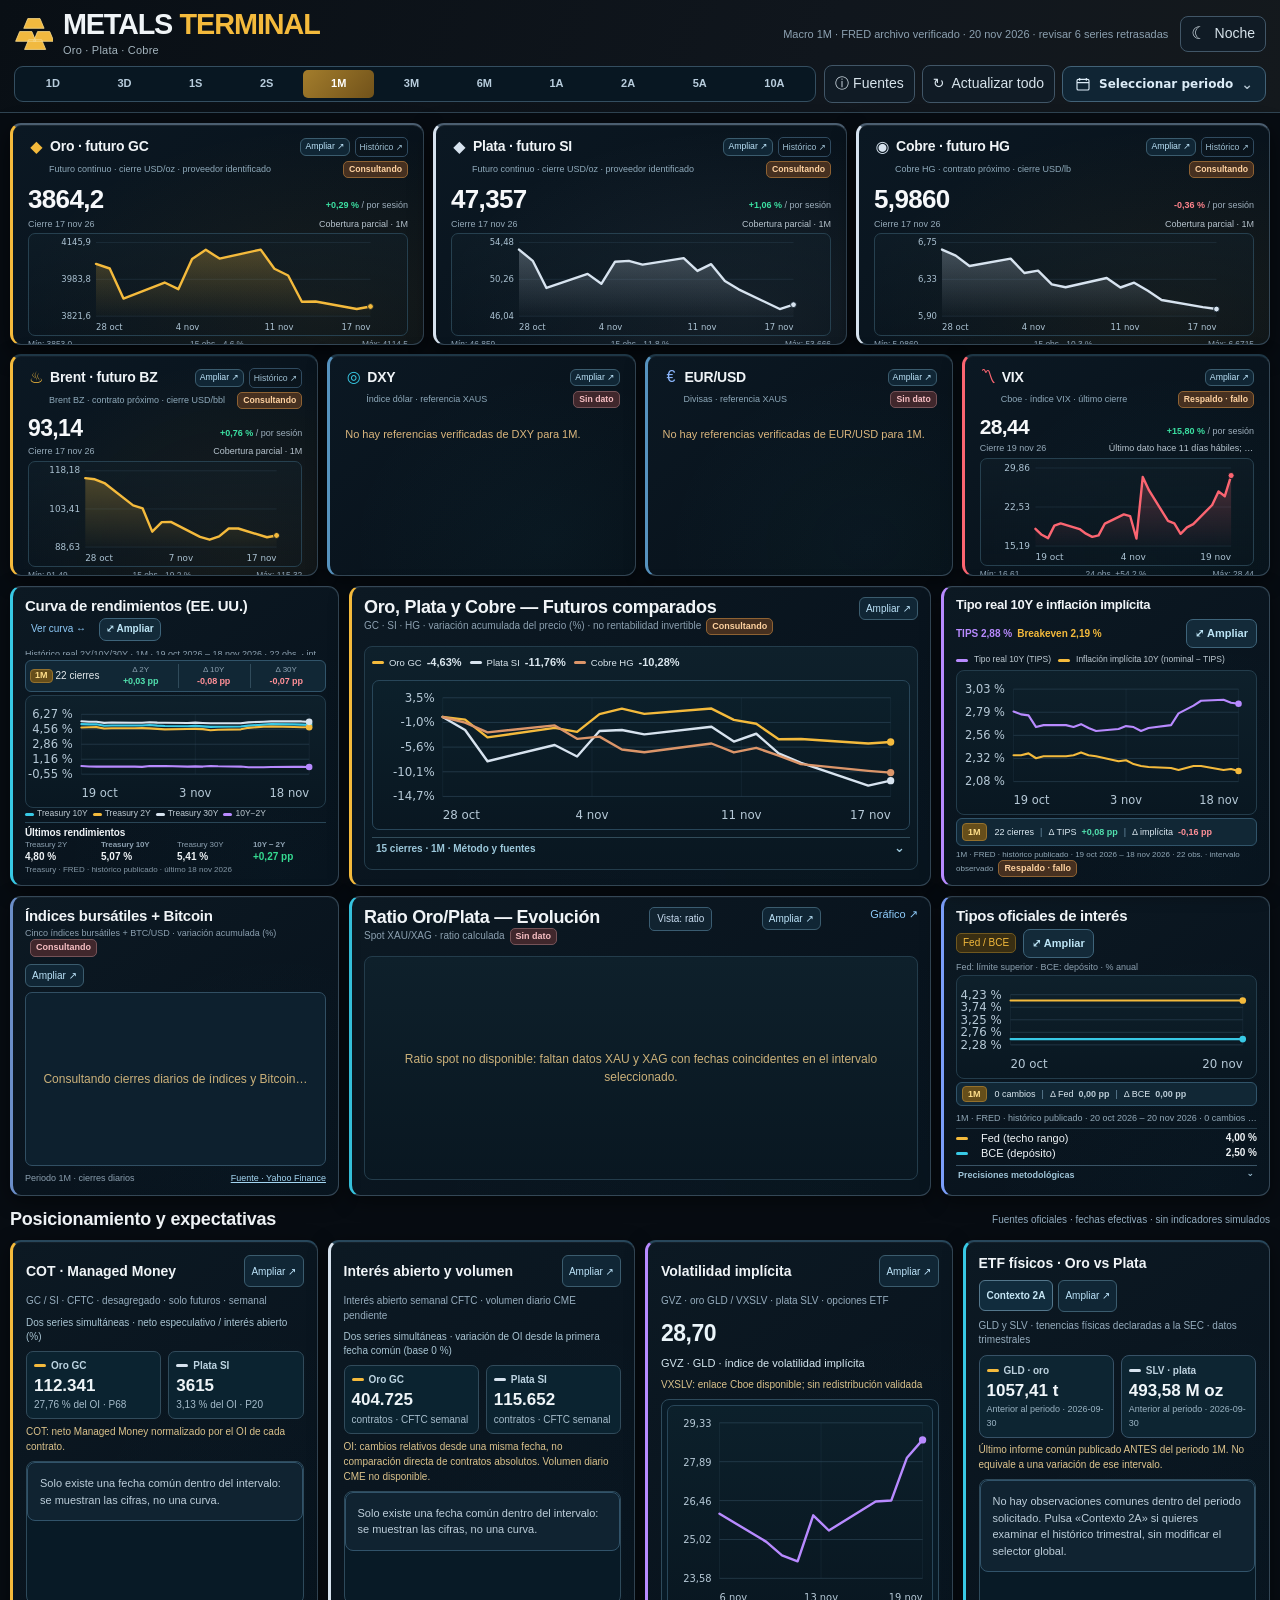
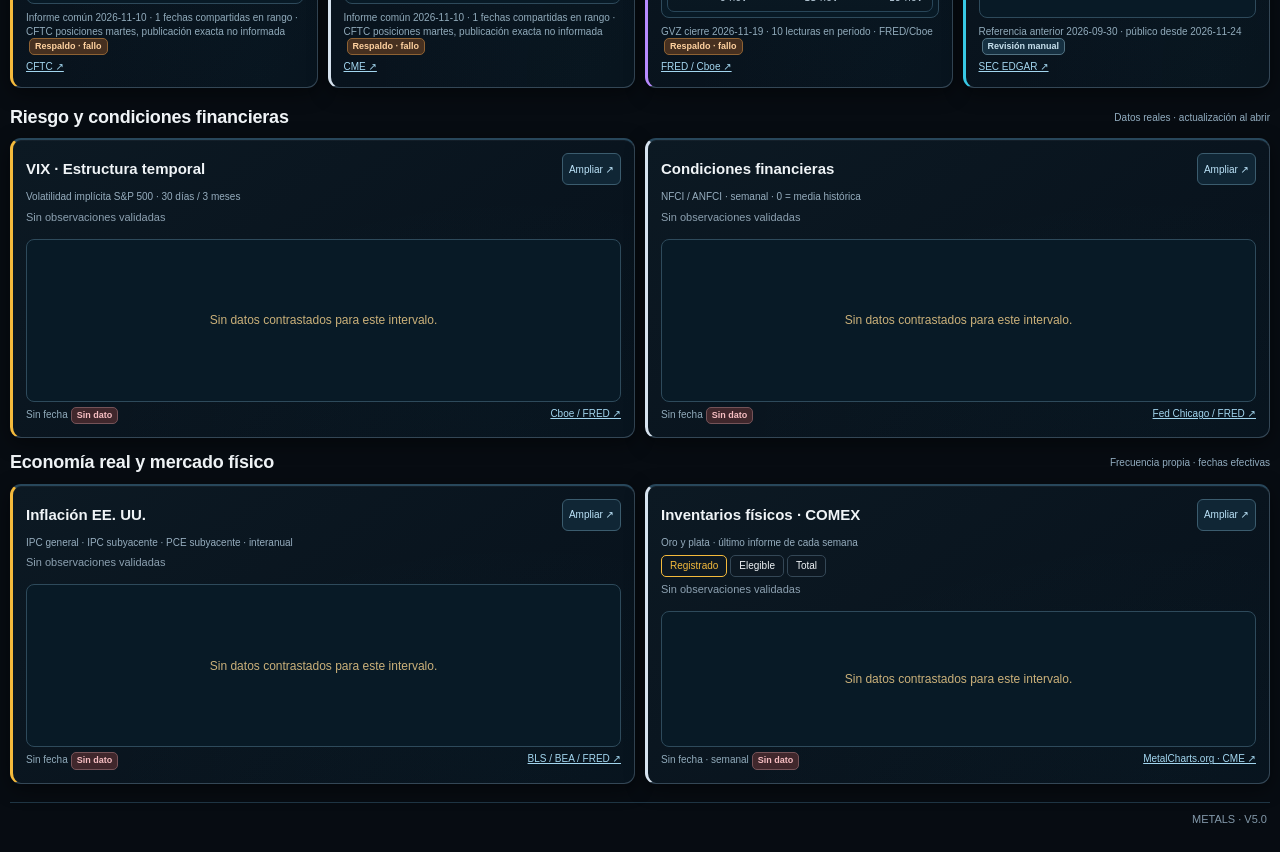
==== commit e97eef9a: "feat: V5.0 native risk, inflation and physical COMEX charts" ====
--- a/index.html
+++ b/index.html
@@ -721,6 +721,26 @@
  }
 }
 </style>
+<style id="v5-complementary-layout">
+.v5-grid{display:grid;grid-template-columns:repeat(2,minmax(0,1fr));gap:var(--gap);align-items:stretch}
+.v5-section .v5-secondary{margin-top:13px}
+.v5-card{height:300px;min-height:300px;overflow:visible;box-sizing:border-box;gap:5px}
+.v5-card .v4-card-head{flex-wrap:wrap;align-items:center}
+.v5-card .v4-card-head h3{margin:0;font-size:15px;line-height:1.2}
+.v5-status{min-height:24px;flex:0 0 auto;font-size:11px;line-height:1.35;color:var(--muted);overflow-wrap:anywhere}
+.v5-graph{flex:1 1 145px;min-height:130px;height:auto;display:flex;flex-direction:column}
+.v5-graph .native-canvas{flex:1;min-height:0;height:100%;padding:1px}
+.v5-graph .native-series{min-height:112px}
+.v5-graph .native-legend{gap:4px 12px;flex-wrap:wrap;font-size:10px}
+.v5-graph .native-legend span{gap:4px;white-space:nowrap}
+.v5-graph .native-note{font-size:9px;line-height:1.25;gap:4px}
+.v5-switch{display:flex;gap:3px;flex-wrap:wrap}
+.v5-switch button{font:inherit;font-size:10px;padding:3px 8px;border:1px solid var(--stroke);background:var(--panel2);color:var(--text);border-radius:5px;cursor:pointer}
+.v5-switch button[aria-pressed="true"]{border-color:var(--gold);color:var(--gold)}
+.v5-card .v4-foot{flex:0 0 auto;min-width:0;gap:6px}
+.v5-card .v4-foot span{min-width:0;overflow-wrap:anywhere}
+@media(max-width:780px){.v5-grid{grid-template-columns:1fr}.v5-card{height:320px;min-height:320px}.v5-graph .native-series{min-height:130px}}
+</style>
 </head>
 <body>
 <div class="site">
@@ -748,7 +768,7 @@
     <div class="panel-head"><h2 class="panel-title">Curva de rendimientos (EE. UU.)</h2><div class="macro-controls"><button class="link-small" id="curve-mode" title="Alternar histórico de rentabilidades y curva por vencimientos">Ver curva ↔</button><button type="button" class="macro-expand" data-expand-macro="curve" title="Ampliar los rendimientos">⤢ Ampliar</button></div></div>
     <div class="panel-caption" id="curve-caption">Histórico Treasury · % anual</div><div id="curve-range-summary" class="macro-period-bar" aria-live="polite">Cargando variación del periodo…</div>
     <div class="chart-container" id="curve-graph" aria-label="Curva de rendimientos del Tesoro estadounidense"></div>
-    <div class="legend"><span><i class="swatch cyan"></i><span id="legend-today">Último dato</span></span><span><i class="swatch"></i><span id="legend-before">Anterior</span></span><span id="legend-third"><i class="swatch silver"></i>Treasury 30Y</span></div>
+    <div class="legend"><span><i class="swatch cyan"></i><span id="legend-today">Último dato</span></span><span><i class="swatch"></i><span id="legend-before">Anterior</span></span><span id="legend-third"><i class="swatch silver"></i>Treasury 30Y</span><span id="legend-spread"><i class="swatch" style="background:#b88aff"></i>10Y−2Y</span></div>
     <div class="curve-bottom"><h3 class="curve-bottom-title">Últimos rendimientos</h3><div class="mini-stats" id="yield-stats"><div class="yield-metric"><span>Treasury 2Y</span><strong>—</strong></div><div class="yield-metric"><span>Treasury 10Y</span><strong>—</strong></div><div class="yield-metric"><span>Treasury 30Y</span><strong>—</strong></div><div class="yield-metric"><span>Diferencial 10Y − 2Y</span><strong>—</strong></div></div></div>
     <div class="yield-note" id="yield-stamp">Fuente: U.S. Treasury · Datos de cierre</div>
   </section>
@@ -822,7 +842,41 @@
   </article>
  </div>
 </section>
-<footer class="footnote"><span></span><span id="version">METALS · V4.9</span></footer>
+<section class="v4-section v5-section" id="fundamentos-complementarios" aria-labelledby="v5-risk-heading">
+ <div class="v4-section-header"><h2 id="v5-risk-heading">Riesgo y condiciones financieras</h2><small>Datos reales · actualización al abrir</small></div>
+ <div class="v5-grid"><article class="panel v4-card v5-card" id="v5-vixterm">
+ <div class="v4-card-head"><h3>VIX · Estructura temporal</h3><button type="button" class="market-inspect" data-inspect="v5-vixterm">Ampliar ↗</button></div>
+ <div class="v4-muted">Volatilidad implícita S&P 500 · 30 días / 3 meses</div>
+ 
+ <div class="v4-status v5-status" id="v5-vixterm-state" role="status">Consultando fuente…</div>
+ <div class="v4-graph v5-graph" id="v5-vixterm-chart"></div>
+ <div class="v4-foot"><span id="v5-vixterm-dates">Esperando datos validados</span><a href="https://fred.stlouisfed.org/series/VXVCLS" target="_blank" rel="noopener noreferrer">Cboe / FRED ↗</a></div>
+ </article><article class="panel v4-card v5-card" id="v5-nfci">
+ <div class="v4-card-head"><h3>Condiciones financieras</h3><button type="button" class="market-inspect" data-inspect="v5-nfci">Ampliar ↗</button></div>
+ <div class="v4-muted">NFCI / ANFCI · semanal · 0 = media histórica</div>
+ 
+ <div class="v4-status v5-status" id="v5-nfci-state" role="status">Consultando fuente…</div>
+ <div class="v4-graph v5-graph" id="v5-nfci-chart"></div>
+ <div class="v4-foot"><span id="v5-nfci-dates">Esperando datos validados</span><a href="https://fred.stlouisfed.org/series/NFCI" target="_blank" rel="noopener noreferrer">Fed Chicago / FRED ↗</a></div>
+ </article></div>
+ <div class="v4-section-header v5-secondary"><h2>Economía real y mercado físico</h2><small>Frecuencia propia · fechas efectivas</small></div>
+ <div class="v5-grid"><article class="panel v4-card v5-card" id="v5-inflation">
+ <div class="v4-card-head"><h3>Inflación EE. UU.</h3><button type="button" class="market-inspect" data-inspect="v5-inflation">Ampliar ↗</button></div>
+ <div class="v4-muted">IPC general · IPC subyacente · PCE subyacente · interanual</div>
+ 
+ <div class="v4-status v5-status" id="v5-inflation-state" role="status">Consultando fuente…</div>
+ <div class="v4-graph v5-graph" id="v5-inflation-chart"></div>
+ <div class="v4-foot"><span id="v5-inflation-dates">Esperando datos validados</span><a href="https://fred.stlouisfed.org/series/PCEPILFE" target="_blank" rel="noopener noreferrer">BLS / BEA / FRED ↗</a></div>
+ </article><article class="panel v4-card v5-card" id="v5-comex">
+ <div class="v4-card-head"><h3>Inventarios físicos · COMEX</h3><button type="button" class="market-inspect" data-inspect="v5-comex">Ampliar ↗</button></div>
+ <div class="v4-muted">Oro y plata · último informe de cada semana</div>
+ <div class="v5-switch" role="group" aria-label="Categoría de inventario"><button type="button" data-v5-stock="registered" aria-pressed="true">Registrado</button><button type="button" data-v5-stock="eligible" aria-pressed="false">Elegible</button><button type="button" data-v5-stock="total" aria-pressed="false">Total</button></div>
+ <div class="v4-status v5-status" id="v5-comex-state" role="status">Consultando fuente…</div>
+ <div class="v4-graph v5-graph" id="v5-comex-chart"></div>
+ <div class="v4-foot"><span id="v5-comex-dates">Esperando datos validados</span><a href="https://metalcharts.org/data#comex-gold-silver-registered-eligible-weekly" target="_blank" rel="noopener noreferrer">MetalCharts.org · CME ↗</a></div>
+ </article></div>
+</section>
+<footer class="footnote"><span></span><span id="version">METALS · V5.0</span></footer>
 </div>
 <div id="detail-overlay" class="detail-overlay" role="dialog" aria-modal="true" aria-labelledby="detail-title" hidden>
   <div class="detail-box"><div class="detail-head"><h2 id="detail-title">Gráfico de mercado</h2><div class="detail-actions"><button type="button" class="outline-button detail-explanation-toggle" id="detail-explanation-toggle" aria-expanded="false" aria-controls="detail-explanation-pane" title="Cómo interpretar este indicador" hidden><span aria-hidden="true">ⓘ</span> Explicación</button><button type="button" class="v4-context-button" id="detail-context-toggle" aria-pressed="false" hidden>Contexto 2A</button><button class="outline-button" id="detail-close" aria-label="Cerrar gráfico">✕ Cerrar</button></div></div>
@@ -1022,7 +1076,7 @@
  if(spanSeconds>=86400*110)return MACRO_SHORT_MONTHS[m]+" "+String(yyyy).slice(-2);
  return day+" "+MACRO_SHORT_MONTHS[m];
 }
-function nativeChart(id,lines,dates,unit,sub){
+function nativeChart(id,lines,dates,unit,sub,options={}){
  const host=document.getElementById(id);
  if(!host)return;
  if(!Array.isArray(dates)||dates.length<2||lines.some(line=>line.points.length!==dates.length)||dates.some(t=>!Number.isFinite(t))){
@@ -1064,6 +1118,7 @@
  const pw=Math.max(40,W-L-R),ph=Math.max(40,H-T-B);
  const all=plotLines.flatMap(line=>line.points.filter(Number.isFinite));
  if(!all.length){frame.innerHTML='<div class="native-error">Sin precios válidos para el periodo.</div>';return;}
+ if(Number.isFinite(options.baseline))all.push(options.baseline);
  let mn=Math.min(...all),mx=Math.max(...all),span=Math.max(.000001,mx-mn);
  mn-=span*.14;mx+=span*.14;
  const Y=z=>T+(mx-z)/(mx-mn)*ph;
@@ -1075,6 +1130,7 @@
    svg+='<line class="native-grid" x1="'+L+'" y1="'+cy.toFixed(1)+'" x2="'+(W-R)+'" y2="'+cy.toFixed(1)+'"/>';
    svg+='<text class="native-axis" x="'+(L-8)+'" y="'+(cy+4).toFixed(1)+'" text-anchor="end">'+fmt(value,unit==="%"?1:2)+unit+'</text>';
  }
+ if(Number.isFinite(options.baseline))svg+='<line x1="'+L+'" x2="'+(W-R)+'" y1="'+Y(options.baseline).toFixed(1)+'" y2="'+Y(options.baseline).toFixed(1)+'" stroke="#8395a6" stroke-dasharray="5 4" stroke-width="1"/>';
  const ticks=W<310?3:W<570?4:6;
  for(let j=0;j<ticks;j++){
    const fraction=j/(ticks-1),t=firstT+timeRange*fraction,cx=X(t);
@@ -1095,7 +1151,7 @@
  svg+='<line class="market-crosshair" x1="'+L+'" x2="'+L+'" y1="'+T+'" y2="'+(H-B)+'"/></svg>';
  frame.insertAdjacentHTML("afterbegin",svg);
  const shape=frame.querySelector("svg[data-market-svg]"),cross=frame.querySelector(".market-crosshair");
- marketChartCache.set(id,{lines,dates,unit,sub,displayCount:indexes.length});
+ marketChartCache.set(id,{lines,dates,unit,sub,options,displayCount:indexes.length});
  const clearInspection=()=>{tip.classList.remove("visible");tip.style.display="none";cross.style.opacity="0";};
  const inspect=(event)=>{
    const rect=shape.getBoundingClientRect();
@@ -2260,6 +2316,7 @@
  syncCustomDateForms();
  if(macro?.series)renderMacro();
  if(document.getElementById('v4-cot'))renderV4();
+ window.renderMetalsV5?.();
 }
 function macroWindowRows(rows,what){
  if(!rows.length)return [];
@@ -2333,6 +2390,7 @@
  $("#legend-today").textContent=curveHistorical?"Treasury 10Y":"Último · "+prettyDate(now.date);
  $("#legend-before").textContent=curveHistorical?"Treasury 2Y":"Inicio · "+prettyDate(then.date);
  document.getElementById("legend-third").style.display=curveHistorical?"flex":"none";
+ document.getElementById("legend-spread").style.display=curveHistorical?"flex":"none";
  $("#curve-caption").textContent=(curveHistorical?"Histórico real 2Y/10Y/30Y":"Curva 2Y/10Y/30Y, inicio y último")+" · "+period+" · "+macroCoverageNotice(rows,"curve");
  if(curveHistorical){
    if(rows.length<2){
@@ -2342,10 +2400,11 @@
      const series=[
        {name:"Treasury 10Y",values:plotted.map(r=>r.DGS10),color:"#38c9e5"},
        {name:"Treasury 2Y",values:plotted.map(r=>r.DGS2),color:"#f4ba3c"},
-       {name:"Treasury 30Y",values:plotted.map(r=>r.DGS30),color:"#d7e3ef"}
+       {name:"Treasury 30Y",values:plotted.map(r=>r.DGS30),color:"#d7e3ef"},
+       {name:"10Y−2Y (pp)",values:plotted.map(r=>r.DGS10-r.DGS2),color:"#b88aff"}
      ];
      $("#curve-graph").innerHTML=svgPlot({
-       series,xLabels:macroLabels(plotted,"curve"),palette:["stroke-cyan","stroke-gold","stroke-silver"],
+       series,xLabels:macroLabels(plotted,"curve"),palette:["stroke-cyan","stroke-gold","stroke-silver","stroke-purple"],
        width:390,height:222,dates:plotted.map(r=>r.date),targetId:"curve-graph"
      });
      attachMacroInspector("curve-graph");
@@ -2590,7 +2649,7 @@
  if(backgroundWidget)backgroundWidget.style.visibility="hidden"; // Fully suspend focusable external iframe behind modal.
  document.getElementById("detail-method").open=!window.matchMedia("(max-width: 780px)").matches;
  const names={indices:"S&P 500 · Nasdaq Composite · Dow Jones · Russell 2000 · EURO STOXX 50 · Bitcoin BTC/USD",vix:"VIX · Cboe · cierre diario",ratio:"Ratio oro/plata · XAU/XAG",futures:"Futuros · GC / SI / HG",gold:"Oro GC · futuro",silver:"Plata SI · futuro",copper:"Cobre HG · futuro",brent:"Brent BZ · futuro",dxy:"DXY · índice dólar",eur:"EUR/USD · referencia","macro-curve":"Treasury · histórico oficial 2Y/10Y/30Y","macro-reals":"TIPS real 10Y e inflación implícita","macro-policy":"Fed y BCE · tipos oficiales"};
- title.textContent=V4_TITLES[kind]||(kind==="macro-curve"&&!curveHistorical?"Treasury · curva por vencimientos":(names[kind]||"Gráfico de mercado"));
+ title.textContent=window.metalsV5Titles?.[kind]||V4_TITLES[kind]||(kind==="macro-curve"&&!curveHistorical?"Treasury · curva por vencimientos":(names[kind]||"Gráfico de mercado"));
  document.querySelectorAll("#detail-timeframes button").forEach(button=>{
   const active=button.dataset.detailPeriod===nativePeriod;
   button.classList.toggle("active",active);
@@ -2611,6 +2670,7 @@
 }
 function drawMarketDetail(){
  const host=document.getElementById('detail-chart'),foot=document.getElementById('detail-foot');
+ if(detailKind?.startsWith("v5-")){window.drawMetalsV5Detail?.(detailKind,host,foot);return;}
  if(detailKind==="indices"){window.drawIndicesDetail?.(host,foot);return;}
  if(detailKind?.startsWith('v4-')){drawV4Detail(detailKind,host,foot);return;}
  if(detailKind&&detailKind.startsWith("macro-")){
@@ -3002,6 +3062,7 @@
  if(Object.keys(nativeData).length)renderNative();
  else {renderFuturesCards();renderVixCard();renderFuturesComparison();}
  window.renderIndicesPanel?.(true);
+ window.renderMetalsV5?.();
  if(detailKind)drawMarketDetail();
 });
 $('#global-timeframes').addEventListener('click',event=>{
@@ -3071,11 +3132,14 @@
     try{localStorage.setItem("metals-terminal-theme",day?"day":"night");}catch(e){/* Keep in-memory theme */}
     syncTheme();
     window.renderIndicesPanel?.(true);
+    window.renderMetalsV5?.();
+    if(detailKind?.startsWith("v5-"))drawMarketDetail();
   });
   syncTheme();
 })();
 </script>
-<script defer src="./quality.js?v=20261125-v49"></script>
-<script defer src="./explanations.js?v=20261125-v49"></script>
+<script defer src="./quality.js?v=20261125-v50"></script>
+<script defer src="./explanations.js?v=20261125-v50"></script>
 <script defer src="./indices.js?v=20261125-v49"></script>
+<script defer src="./fundamentals.js?v=20261125-v50"></script>
 </body></html>
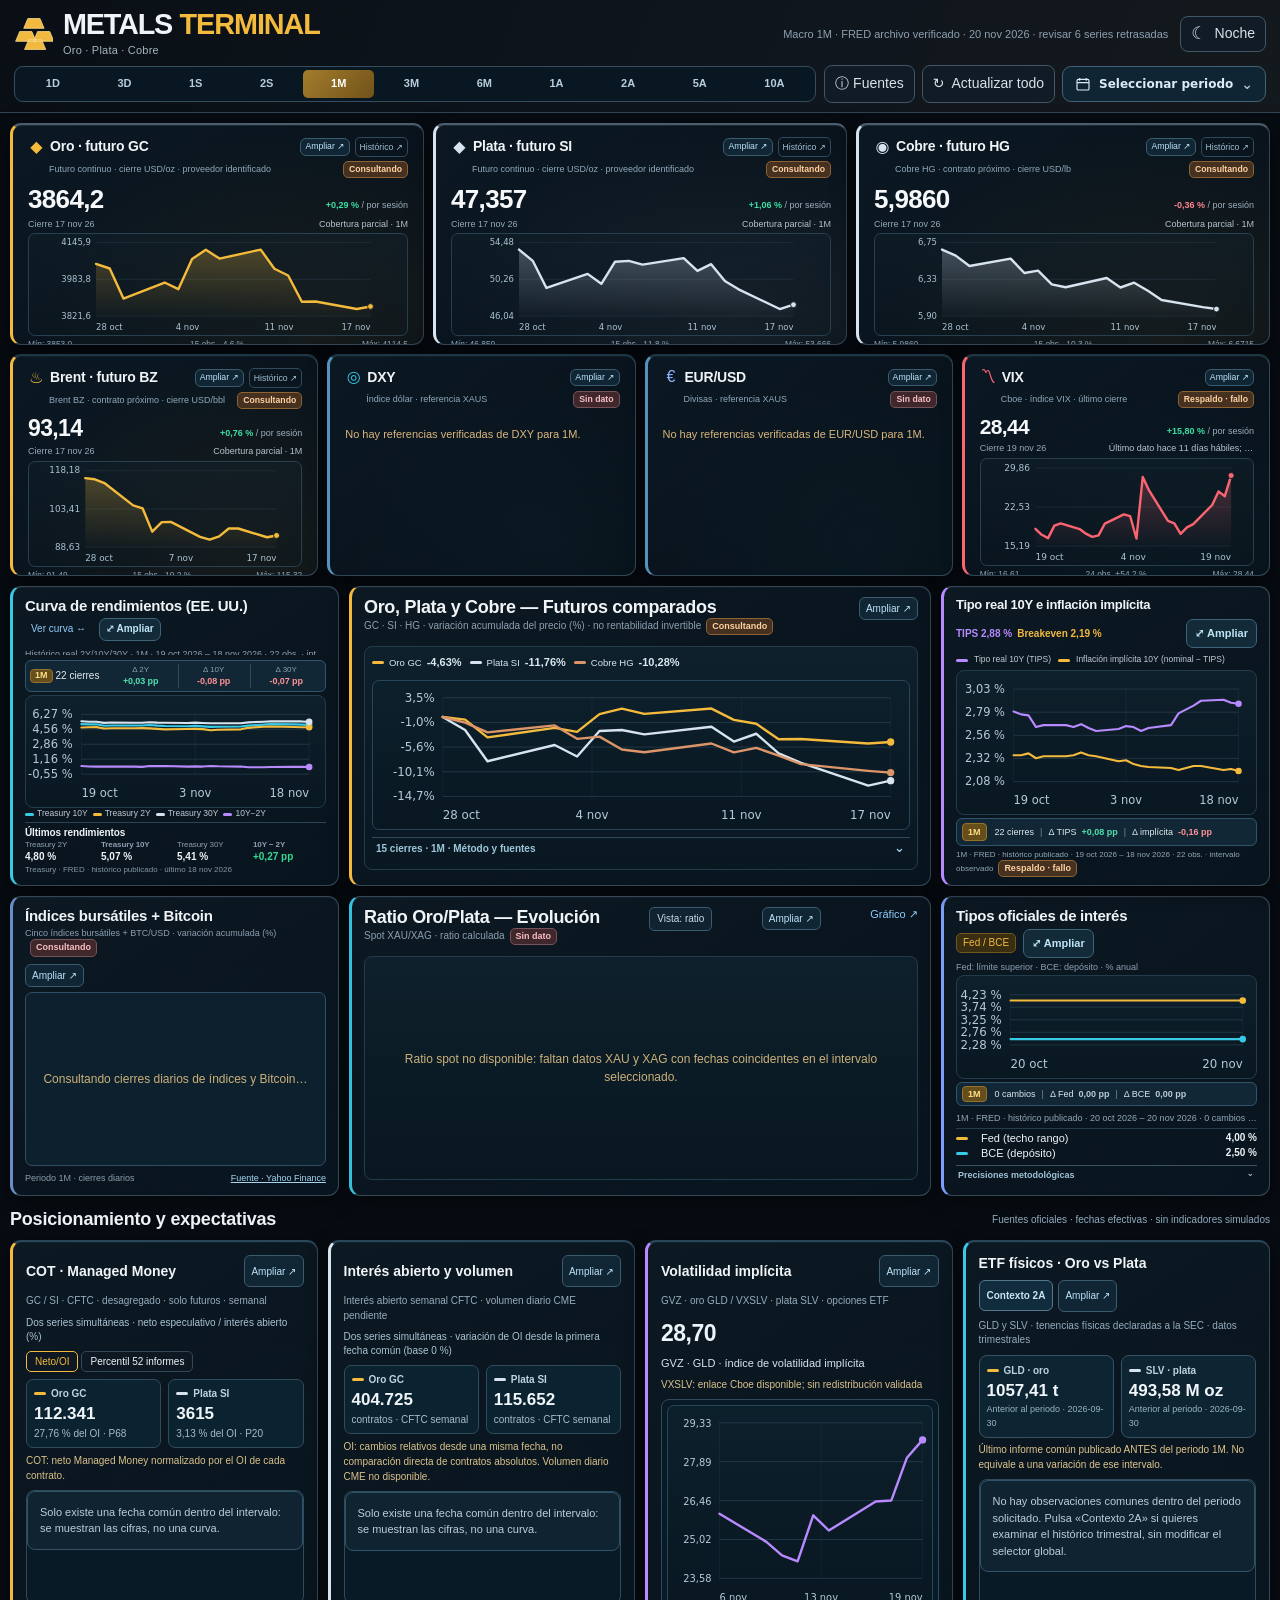
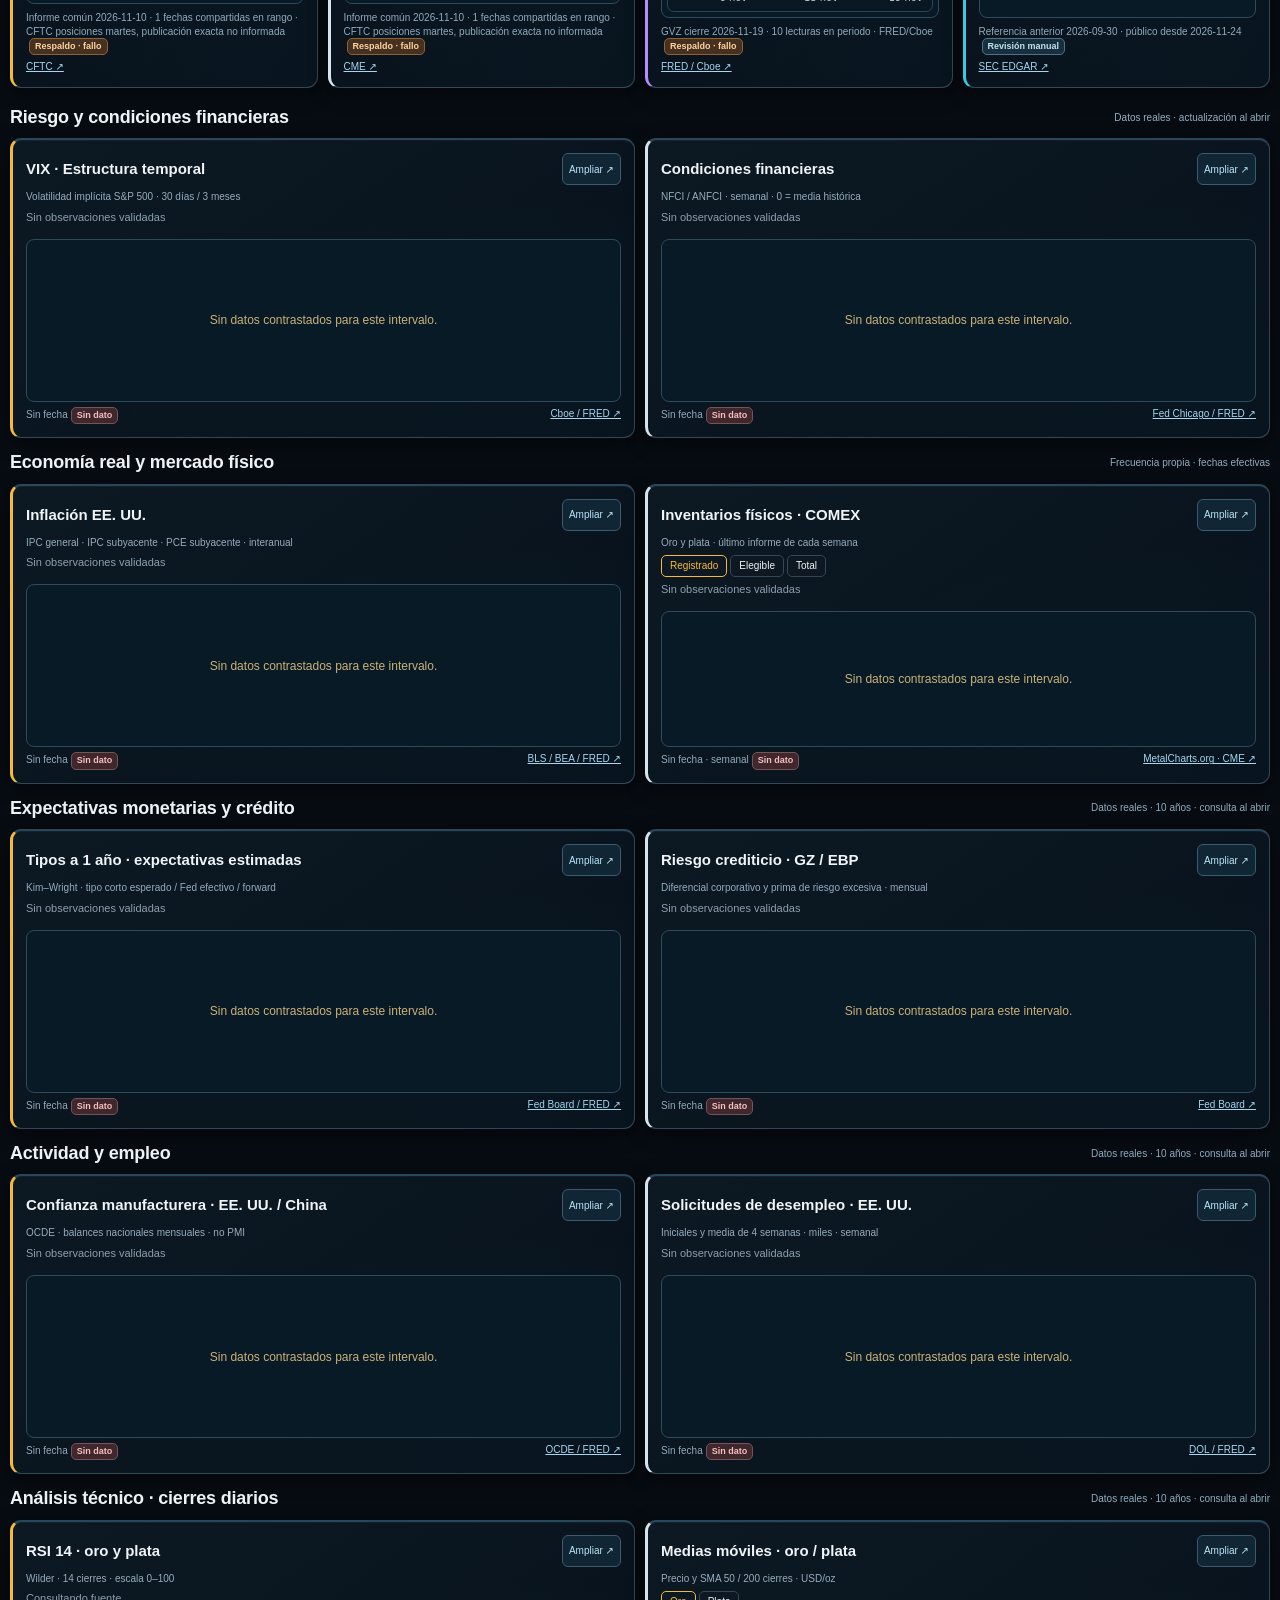
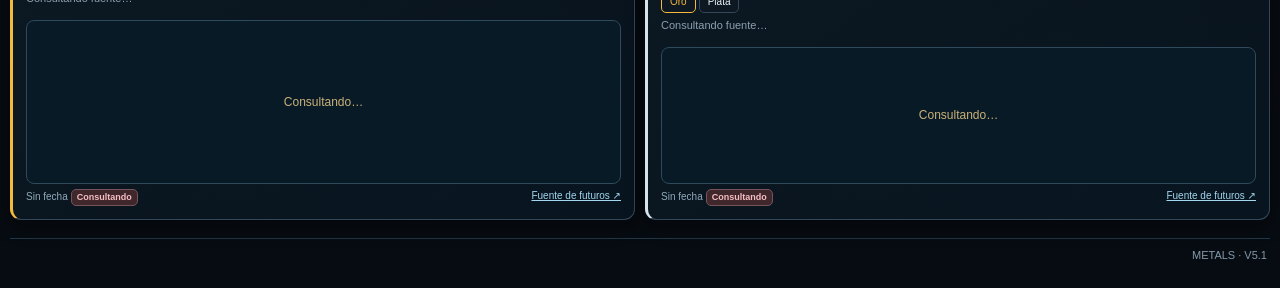
==== commit 2185fefc: "feat: V5.1 ten-year official macro alternatives and technical indicators" ====
--- a/index.html
+++ b/index.html
@@ -813,7 +813,7 @@
   <article class="panel v4-card" id="v4-cot">
    <div class="v4-card-head"><h3>COT · Managed Money</h3><button class="market-inspect" data-inspect="v4-cot" title="Ampliar posicionamiento COT">Ampliar ↗</button></div>
    <div class="v4-muted">GC / SI · CFTC · desagregado · solo futuros · semanal</div>
-   <div class="v4-compare-note">Dos series simultáneas · neto especulativo / interés abierto (%)</div>
+   <div class="v4-compare-note" id="v4-cot-mode-note">Dos series simultáneas · neto especulativo / interés abierto (%)</div><div class="v5-switch" role="group" aria-label="Modo de posicionamiento"><button type="button" data-cot-view="net" aria-pressed="true">Neto/OI</button><button type="button" data-cot-view="percentile" aria-pressed="false">Percentil 52 informes</button></div>
    <div id="v4-cot-state" class="v4-status" role="status">Cargando informe oficial CFTC…</div>
    <div id="v4-cot-chart" class="v4-graph"></div>
    <div class="v4-foot"><span id="v4-cot-dates">Fecha del informe y cobertura</span><a href="https://publicreporting.cftc.gov/Commitments-of-Traders/Disaggregated-Futures-Only/72hh-3qpy" target="_blank" rel="noopener noreferrer">CFTC ↗</a></div>
@@ -875,8 +875,53 @@
  <div class="v4-graph v5-graph" id="v5-comex-chart"></div>
  <div class="v4-foot"><span id="v5-comex-dates">Esperando datos validados</span><a href="https://metalcharts.org/data#comex-gold-silver-registered-eligible-weekly" target="_blank" rel="noopener noreferrer">MetalCharts.org · CME ↗</a></div>
  </article></div>
+<div class="v4-section-header v5-secondary"><h2>Expectativas monetarias y crédito</h2><small>Datos reales · 10 años · consulta al abrir</small></div><div class="v5-grid"><article class="panel v4-card v5-card" id="v5-rates">
+ <div class="v4-card-head"><h3>Tipos a 1 año · expectativas estimadas</h3><button type="button" class="market-inspect" data-inspect="v5-rates">Ampliar ↗</button></div>
+ <div class="v4-muted">Kim–Wright · tipo corto esperado / Fed efectivo / forward</div>
+ 
+ <div class="v4-status v5-status" id="v5-rates-state" role="status">Consultando fuente…</div>
+ <div class="v4-graph v5-graph" id="v5-rates-chart"></div>
+ <div class="v4-foot"><span id="v5-rates-dates">Esperando datos validados</span><a href="https://fred.stlouisfed.org/series/THREEFF1" target="_blank" rel="noopener noreferrer">Fed Board / FRED ↗</a></div>
+ </article><article class="panel v4-card v5-card" id="v5-credit">
+ <div class="v4-card-head"><h3>Riesgo crediticio · GZ / EBP</h3><button type="button" class="market-inspect" data-inspect="v5-credit">Ampliar ↗</button></div>
+ <div class="v4-muted">Diferencial corporativo y prima de riesgo excesiva · mensual</div>
+ 
+ <div class="v4-status v5-status" id="v5-credit-state" role="status">Consultando fuente…</div>
+ <div class="v4-graph v5-graph" id="v5-credit-chart"></div>
+ <div class="v4-foot"><span id="v5-credit-dates">Esperando datos validados</span><a href="https://www.federalreserve.gov/econres/notes/feds-notes/updating-the-recession-risk-and-the-excess-bond-premium-20161006.html" target="_blank" rel="noopener noreferrer">Fed Board ↗</a></div>
+ </article></div>
+<div class="v4-section-header v5-secondary"><h2>Actividad y empleo</h2><small>Datos reales · 10 años · consulta al abrir</small></div><div class="v5-grid"><article class="panel v4-card v5-card" id="v5-manufacturing">
+ <div class="v4-card-head"><h3>Confianza manufacturera · EE. UU. / China</h3><button type="button" class="market-inspect" data-inspect="v5-manufacturing">Ampliar ↗</button></div>
+ <div class="v4-muted">OCDE · balances nacionales mensuales · no PMI</div>
+ 
+ <div class="v4-status v5-status" id="v5-manufacturing-state" role="status">Consultando fuente…</div>
+ <div class="v4-graph v5-graph" id="v5-manufacturing-chart"></div>
+ <div class="v4-foot"><span id="v5-manufacturing-dates">Esperando datos validados</span><a href="https://data-explorer.oecd.org/" target="_blank" rel="noopener noreferrer">OCDE / FRED ↗</a></div>
+ </article><article class="panel v4-card v5-card" id="v5-claims">
+ <div class="v4-card-head"><h3>Solicitudes de desempleo · EE. UU.</h3><button type="button" class="market-inspect" data-inspect="v5-claims">Ampliar ↗</button></div>
+ <div class="v4-muted">Iniciales y media de 4 semanas · miles · semanal</div>
+ 
+ <div class="v4-status v5-status" id="v5-claims-state" role="status">Consultando fuente…</div>
+ <div class="v4-graph v5-graph" id="v5-claims-chart"></div>
+ <div class="v4-foot"><span id="v5-claims-dates">Esperando datos validados</span><a href="https://fred.stlouisfed.org/series/ICSA" target="_blank" rel="noopener noreferrer">DOL / FRED ↗</a></div>
+ </article></div>
+<div class="v4-section-header v5-secondary"><h2>Análisis técnico · cierres diarios</h2><small>Datos reales · 10 años · consulta al abrir</small></div><div class="v5-grid"><article class="panel v4-card v5-card" id="v5-rsi">
+ <div class="v4-card-head"><h3>RSI 14 · oro y plata</h3><button type="button" class="market-inspect" data-inspect="v5-rsi">Ampliar ↗</button></div>
+ <div class="v4-muted">Wilder · 14 cierres · escala 0–100</div>
+ 
+ <div class="v4-status v5-status" id="v5-rsi-state" role="status">Consultando fuente…</div>
+ <div class="v4-graph v5-graph" id="v5-rsi-chart"></div>
+ <div class="v4-foot"><span id="v5-rsi-dates">Esperando datos validados</span><a href="https://finance.yahoo.com/quote/GC%3DF/history/" target="_blank" rel="noopener noreferrer">Fuente de futuros ↗</a></div>
+ </article><article class="panel v4-card v5-card" id="v5-sma">
+ <div class="v4-card-head"><h3>Medias móviles · oro / plata</h3><button type="button" class="market-inspect" data-inspect="v5-sma">Ampliar ↗</button></div>
+ <div class="v4-muted">Precio y SMA 50 / 200 cierres · USD/oz</div>
+ <div class="v5-switch" role="group" aria-label="Metal de las medias"><button type="button" data-v5-ma-metal="gold" aria-pressed="true">Oro</button><button type="button" data-v5-ma-metal="silver" aria-pressed="false">Plata</button></div>
+ <div class="v4-status v5-status" id="v5-sma-state" role="status">Consultando fuente…</div>
+ <div class="v4-graph v5-graph" id="v5-sma-chart"></div>
+ <div class="v4-foot"><span id="v5-sma-dates">Esperando datos validados</span><a href="https://finance.yahoo.com/quote/SI%3DF/history/" target="_blank" rel="noopener noreferrer">Fuente de futuros ↗</a></div>
+ </article></div>
 </section>
-<footer class="footnote"><span></span><span id="version">METALS · V5.0</span></footer>
+<footer class="footnote"><span></span><span id="version">METALS · V5.1</span></footer>
 </div>
 <div id="detail-overlay" class="detail-overlay" role="dialog" aria-modal="true" aria-labelledby="detail-title" hidden>
   <div class="detail-box"><div class="detail-head"><h2 id="detail-title">Gráfico de mercado</h2><div class="detail-actions"><button type="button" class="outline-button detail-explanation-toggle" id="detail-explanation-toggle" aria-expanded="false" aria-controls="detail-explanation-pane" title="Cómo interpretar este indicador" hidden><span aria-hidden="true">ⓘ</span> Explicación</button><button type="button" class="v4-context-button" id="detail-context-toggle" aria-pressed="false" hidden>Contexto 2A</button><button class="outline-button" id="detail-close" aria-label="Cerrar gráfico">✕ Cerrar</button></div></div>
@@ -1121,6 +1166,7 @@
  if(Number.isFinite(options.baseline))all.push(options.baseline);
  let mn=Math.min(...all),mx=Math.max(...all),span=Math.max(.000001,mx-mn);
  mn-=span*.14;mx+=span*.14;
+ if(Array.isArray(options.fixedRange)&&options.fixedRange.length===2){[mn,mx]=options.fixedRange;}
  const Y=z=>T+(mx-z)/(mx-mn)*ph;
  const firstT=plotDates[0],lastT=plotDates.at(-1),timeRange=Math.max(1,lastT-firstT);
  const X=t=>L+(t-firstT)/timeRange*pw;
@@ -1131,6 +1177,7 @@
    svg+='<text class="native-axis" x="'+(L-8)+'" y="'+(cy+4).toFixed(1)+'" text-anchor="end">'+fmt(value,unit==="%"?1:2)+unit+'</text>';
  }
  if(Number.isFinite(options.baseline))svg+='<line x1="'+L+'" x2="'+(W-R)+'" y1="'+Y(options.baseline).toFixed(1)+'" y2="'+Y(options.baseline).toFixed(1)+'" stroke="#8395a6" stroke-dasharray="5 4" stroke-width="1"/>';
+ for(const level of options.referenceLines||[]){if(Number.isFinite(level)&&level>=mn&&level<=mx)svg+='<line x1="'+L+'" x2="'+(W-R)+'" y1="'+Y(level).toFixed(1)+'" y2="'+Y(level).toFixed(1)+'" stroke="#8395a6" stroke-dasharray="3 4" stroke-width="1"/><text class="native-axis" x="'+(W-R-3)+'" y="'+(Y(level)-4).toFixed(1)+'" text-anchor="end">'+level+'</text>';}
  const ticks=W<310?3:W<570?4:6;
  for(let j=0;j<ticks;j++){
    const fraction=j/(ticks-1),t=firstT+timeRange*fraction,cx=X(t);
@@ -1609,7 +1656,7 @@
 }
 let yahooQueue=Promise.resolve(),yahooLastRequest=0;
 async function yahooChartRequest(symbol,range){
- const url=METALS_CORS_RELAY+"https://query1.finance.yahoo.com/v8/finance/chart/"+encodeURIComponent(symbol)+"?"+new URLSearchParams({range,interval:"1d"});
+ const url=METALS_CORS_RELAY+"https://query1.finance.yahoo.com/v8/finance/chart/"+encodeURIComponent(symbol)+"?"+new URLSearchParams(typeof range==="object"?{...range,interval:"1d"}:{range,interval:"1d"});
  const work=async()=>{
   for(let attempt=0;attempt<2;attempt++){
    const pause=650-(Date.now()-yahooLastRequest);if(pause>0)await waitSource(pause);
@@ -1655,7 +1702,7 @@
 let futuresCheckState="pending",futuresCheckError="",futuresCheckedAt=null;
 function validateYahooFuture(raw,key){
  const cfg=FUTURES_YAHOO[key],record=raw?.chart?.result?.[0],meta=record?.meta;
- if(!meta||meta.symbol!==cfg.symbol||meta.instrumentType!=="FUTURE"||meta.currency!=="USD"||
+ if(!meta||meta.symbol!==cfg.symbol||meta.instrumentType!=="FUTURE"||meta.dataGranularity!=="1d"||meta.currency!=="USD"||
     meta.exchangeName!==cfg.exchange||meta.exchangeTimezoneName!=="America/New_York")
   throw Error(key+": identidad, mercado, divisa o zona de futuro incorrectos");
  const timestamps=record.timestamp,quotes=record.indicators?.quote?.[0],closes=quotes?.close;
@@ -1694,11 +1741,20 @@
 function applyFuturesSet(series,provider,source){
  for(const key of FUTURE_KEYS){futuresCache[key]=series[key];futuresFreshness[key]=sourceCoverageLabel(series[key],source);}
  longFuturesProvenance=provider;
- updateFuturesLinks();renderFuturesCards();renderFuturesComparison();
+ updateFuturesLinks();renderFuturesCards();renderFuturesComparison();window.renderMetalsV5?.();
  if(typeof detailKind!=="undefined"&&["gold","silver","copper","brent","futures"].includes(detailKind))drawMarketDetail();
 }
 async function loadYahooFutures(previous){
- const result=await Promise.allSettled(FUTURE_KEYS.map(async key=>[key,validateYahooFuture(await yahooChartRequest(FUTURES_YAHOO[key].symbol,"10y"),key)]));
+ const warmup=new Date();warmup.setUTCFullYear(warmup.getUTCFullYear()-11);warmup.setUTCDate(warmup.getUTCDate()-30);
+ const query={period1:String(Math.floor(warmup.getTime()/1000)),period2:String(Math.floor(Date.now()/1000))};
+ const result=await Promise.allSettled(FUTURE_KEYS.map(async key=>{
+  const symbol=FUTURES_YAHOO[key].symbol;
+  let rows;
+  if(key==="gold"||key==="silver"){
+   try{rows=validateYahooFuture(await yahooChartRequest(symbol,query),key);}catch(error){console.warn("Histórico técnico ampliado no disponible; se prueba histórico de 10 años",error);}
+  }
+  return [key,rows||validateYahooFuture(await yahooChartRequest(symbol,"10y"),key)];
+ }));
  const failed=result.map((item,i)=>item.status==="rejected"?FUTURE_KEYS[i]+": "+String(item.reason?.message||item.reason):null).filter(Boolean);
  if(failed.length)throw Error("Conjunto incompleto: "+failed.join("; "));
  const series=Object.fromEntries(result.map(item=>item.value));
@@ -1825,6 +1881,8 @@
   }
  }finally{
   futuresCheckedAt=new Date().toISOString();
+  window.renderMetalsV5?.();
+  if(detailKind?.startsWith("v5-"))drawMarketDetail();
   window.renderMetalsQuality?.();
  }
 }
@@ -2818,6 +2876,10 @@
  const silver=new Map(silverRows.map(r=>[r.date,r]));
  return goldRows.filter(r=>silver.has(r.date)).map(g=>({date:g.date,t:g.t,gold:g,silver:silver.get(g.date)}));
 }
+let cotView="net";
+function v4RollingPercentiles(rows){
+ const out=new Map();for(let i=51;i<rows.length;i++){const sample=rows.slice(i-51,i+1),v=rows[i].pct;out.set(rows[i].date,100*sample.filter(x=>x.pct<=v).length/52);}return out;
+}
 function v4RenderCotPanel(kind){
  const id=kind==="cot"?"v4-cot":"v4-oi",host=document.getElementById(id+"-chart"),state=document.getElementById(id+"-state"),dates=document.getElementById(id+"-dates");
  if(!host||!state)return;
@@ -2828,6 +2890,9 @@
   dates.textContent="CFTC · fuentes pendientes";return;
  }
  const aligned=v4AlignedCotRows(v4Slice(allGold),v4Slice(allSilver));
+ const percentileMode=kind==="cot"&&cotView==="percentile",pg=percentileMode?v4RollingPercentiles(allGold):null,ps=percentileMode?v4RollingPercentiles(allSilver):null;
+ const plotted=percentileMode?aligned.filter(p=>pg.has(p.gold.date)&&ps.has(p.silver.date)):aligned;
+ if(kind==="cot"){const note=document.getElementById("v4-cot-mode-note");if(note)note.textContent=percentileMode?"Percentil móvil de neto/OI · últimos 52 informes de cada metal":"Dos series simultáneas · neto especulativo / interés abierto (%)";}
  const end=v4Window().end;
  const goldLast=aligned.at(-1)?.gold||v4Current(allGold),silverLast=aligned.at(-1)?.silver||v4Current(allSilver);
  if(!goldLast||!silverLast){
@@ -2846,15 +2911,20 @@
   (cot?"":" Volumen diario CME no disponible.")+'</div>';
  const matching=goldLast.date===silverLast.date;
  dates.textContent=(matching?"Informe común "+goldLast.date:"Oro "+goldLast.date+" / plata "+silverLast.date)+" · "+aligned.length+" fechas compartidas en rango · CFTC posiciones martes, publicación exacta no informada";
- if(aligned.length>=2){
-  const lines=cot?[
+ if(plotted.length>=2){
+  const lines=percentileMode?[
+   {label:"Oro GC · percentil",color:"#f4ba3c",points:plotted.map(p=>pg.get(p.gold.date))},
+   {label:"Plata SI · percentil",color:"#d7e3ef",points:plotted.map(p=>ps.get(p.silver.date))}
+  ]:cot?[
    {label:"Oro GC · neto/OI",color:"#f4ba3c",points:aligned.map(p=>p.gold.pct)},
    {label:"Plata SI · neto/OI",color:"#d7e3ef",points:aligned.map(p=>p.silver.pct)}
   ]:[
    {label:"Oro GC · ΔOI base 0",color:"#f4ba3c",points:aligned.map(p=>(p.gold.oi/aligned[0].gold.oi-1)*100)},
    {label:"Plata SI · ΔOI base 0",color:"#d7e3ef",points:aligned.map(p=>(p.silver.oi/aligned[0].silver.oi-1)*100)}
   ];
-  nativeChart(id+"-chart",lines,aligned.map(p=>p.t),"%",'<span>CFTC Futures Only · fechas comunes de los informes · '+(cot?"neto Managed Money / OI":"OI normalizado a "+aligned[0].date)+'. Los valores absolutos figuran arriba.</span>');
+  const partial=percentileMode&&plotted[0].gold.date>v4Window().start&&Date.parse(plotted[0].gold.date)-Date.parse(v4Window().start)>14*86400000;
+  if(partial)dates.textContent+=" · percentil con cobertura parcial desde "+plotted[0].gold.date;
+  nativeChart(id+"-chart",lines,plotted.map(p=>p.t),percentileMode?"":"%",'<span>CFTC Futures Only · fechas comunes de los informes · '+(percentileMode?"Percentil móvil: 52 informes hasta cada fecha; no probabilidad de giro. Las cifras superiores conservan el neto/OI y percentil histórico.":cot?"neto Managed Money / OI":"OI normalizado a "+aligned[0].date)+'. Los valores absolutos figuran arriba.</span>',percentileMode?{baseline:50,referenceLines:[10,90],fixedRange:[0,100]}:{});
  }else host.innerHTML='<div class="v4-placeholder">'+(aligned.length===1?"Solo existe una fecha común dentro del intervalo: se muestran las cifras, no una curva.":"No hay informes de ambos metales en las mismas fechas dentro del rango seleccionado.")+'</div>';
 }
 function v4ParseGvz(csv){
@@ -3006,7 +3076,8 @@
  // Query the primary public government source at opening. A rejected CORS
  // request never erases a validated same-origin snapshot.
  try{
-  const filter="cftc_contract_market_code in('088691','084691') and report_date_as_yyyy_mm_dd >= '2016-10-01'";
+  const cotStart=new Date();cotStart.setUTCFullYear(cotStart.getUTCFullYear()-11);cotStart.setUTCMonth(cotStart.getUTCMonth()-2);
+  const filter="cftc_contract_market_code in('088691','084691') and report_date_as_yyyy_mm_dd >= '"+cotStart.toISOString().slice(0,10)+"'";
   const params=new URLSearchParams({"$select":"report_date_as_yyyy_mm_dd,cftc_contract_market_code,cftc_market_code,market_and_exchange_names,open_interest_all,m_money_positions_long_all,m_money_positions_short_all","$where":filter,"$order":"report_date_as_yyyy_mm_dd DESC","$limit":"1500"});
   const response=await fetch(V4_SOURCE_COT+"?"+params,{mode:"cors",credentials:"omit",cache:"no-store",signal:AbortSignal.timeout(18000)});
   if(!response.ok)throw Error("CFTC HTTP "+response.status);
@@ -3039,7 +3110,7 @@
  const chart=chartName?marketChartCache.get(chartName):null;
  if(chart?.lines?.length&&chart.dates?.length>=2){
   host.innerHTML='<div class="v4-graph" id="v4-detail-graph"></div>';
-  nativeChart("v4-detail-graph",chart.lines,chart.dates,chart.unit,chart.sub);
+  nativeChart("v4-detail-graph",chart.lines,chart.dates,chart.unit,chart.sub,chart.options||{});
   if(name==="flows"){
    host.insertAdjacentHTML("beforeend",'<details class="v4-extra-method" '+(window.matchMedia("(max-width:780px)").matches?"":"open")+'><summary>Contexto WGC e iShares SLV</summary>'+v4ETFExtra()+'</details>');
    foot.textContent=title+" · "+(v4ETFSelection().context?"contexto opcional de 2A fuera del periodo global":"periodo global "+activePeriodLabel())+" · comparación trimestral SEC en %. El dato WGC se muestra aparte.";
@@ -3053,7 +3124,7 @@
  return true;
 }
 
-function init(){document.getElementById('v4-etf-context-toggle').addEventListener('click',toggleETFContext);document.getElementById('detail-context-toggle').addEventListener('click',toggleETFContext);bootMarket();bootMacro().finally(()=>window.metalsQualitySignal?.('macro'));bootV4().finally(()=>window.metalsQualitySignal?.('v4'));$('#futures-csv-upload').addEventListener('change',event=>importFuturesCsvFiles(event.target.files));document.querySelectorAll('[data-inspect]').forEach(b=>b.addEventListener('click',()=>openMarketDetail(b.dataset.inspect)));document.querySelectorAll('[data-expand-macro]').forEach(b=>b.addEventListener('click',()=>openMarketDetail('macro-'+b.dataset.expandMacro)));$('#detail-close').addEventListener('click',closeMarketDetail);$('#detail-overlay').addEventListener('click',e=>{if(e.target.id==='detail-overlay')closeMarketDetail();});window.addEventListener('keydown',e=>{if(e.key==='Escape'&&!$('#detail-overlay').hidden)closeMarketDetail();});$('#ratio-view-toggle').addEventListener('click',()=>{ratioDisplay=ratioDisplay==="absolute"?"percent":"absolute";$('#ratio-view-toggle').textContent=ratioDisplay==="absolute"?"Vista: ratio":"Vista: cambio %";renderNative();});let lastMacroWidth=window.innerWidth;
+function init(){document.querySelectorAll("[data-cot-view]").forEach(b=>b.addEventListener("click",()=>{cotView=b.dataset.cotView;document.querySelectorAll("[data-cot-view]").forEach(x=>x.setAttribute("aria-pressed",String(x===b)));v4RenderCotPanel("cot");window.renderMetalsQuality?.();if(detailKind==="v4-cot")drawMarketDetail();}));document.getElementById('v4-etf-context-toggle').addEventListener('click',toggleETFContext);document.getElementById('detail-context-toggle').addEventListener('click',toggleETFContext);bootMarket();bootMacro().finally(()=>window.metalsQualitySignal?.('macro'));bootV4().finally(()=>window.metalsQualitySignal?.('v4'));$('#futures-csv-upload').addEventListener('change',event=>importFuturesCsvFiles(event.target.files));document.querySelectorAll('[data-inspect]').forEach(b=>b.addEventListener('click',()=>openMarketDetail(b.dataset.inspect)));document.querySelectorAll('[data-expand-macro]').forEach(b=>b.addEventListener('click',()=>openMarketDetail('macro-'+b.dataset.expandMacro)));$('#detail-close').addEventListener('click',closeMarketDetail);$('#detail-overlay').addEventListener('click',e=>{if(e.target.id==='detail-overlay')closeMarketDetail();});window.addEventListener('keydown',e=>{if(e.key==='Escape'&&!$('#detail-overlay').hidden)closeMarketDetail();});$('#ratio-view-toggle').addEventListener('click',()=>{ratioDisplay=ratioDisplay==="absolute"?"percent":"absolute";$('#ratio-view-toggle').textContent=ratioDisplay==="absolute"?"Vista: ratio":"Vista: cambio %";renderNative();});let lastMacroWidth=window.innerWidth;
 window.addEventListener('resize',()=>{
  const nextWidth=window.innerWidth;
  if(Math.abs(nextWidth-lastMacroWidth)<9)return;
@@ -3138,8 +3209,8 @@
   syncTheme();
 })();
 </script>
-<script defer src="./quality.js?v=20261125-v50"></script>
-<script defer src="./explanations.js?v=20261125-v50"></script>
+<script defer src="./quality.js?v=20261125-v51"></script>
+<script defer src="./explanations.js?v=20261125-v51"></script>
 <script defer src="./indices.js?v=20261125-v49"></script>
-<script defer src="./fundamentals.js?v=20261125-v50"></script>
+<script defer src="./fundamentals.js?v=20261125-v51"></script>
 </body></html>
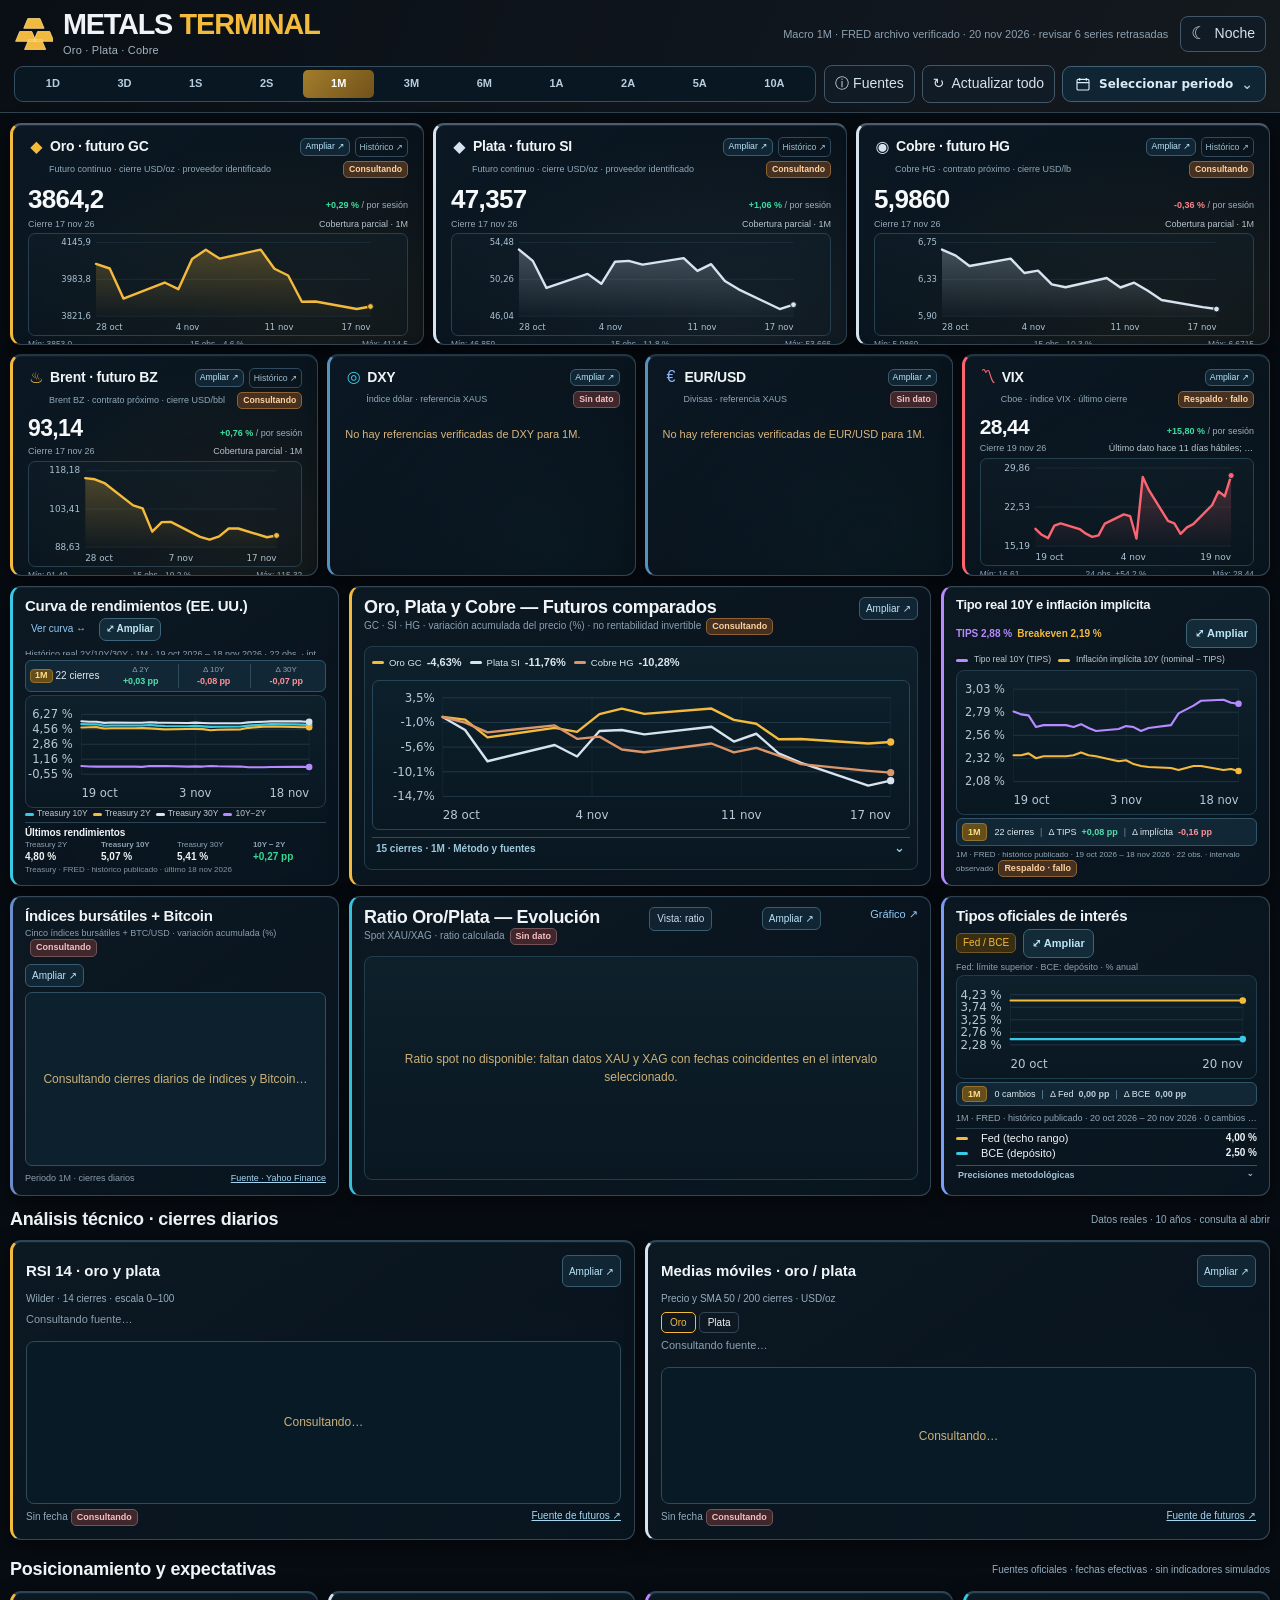
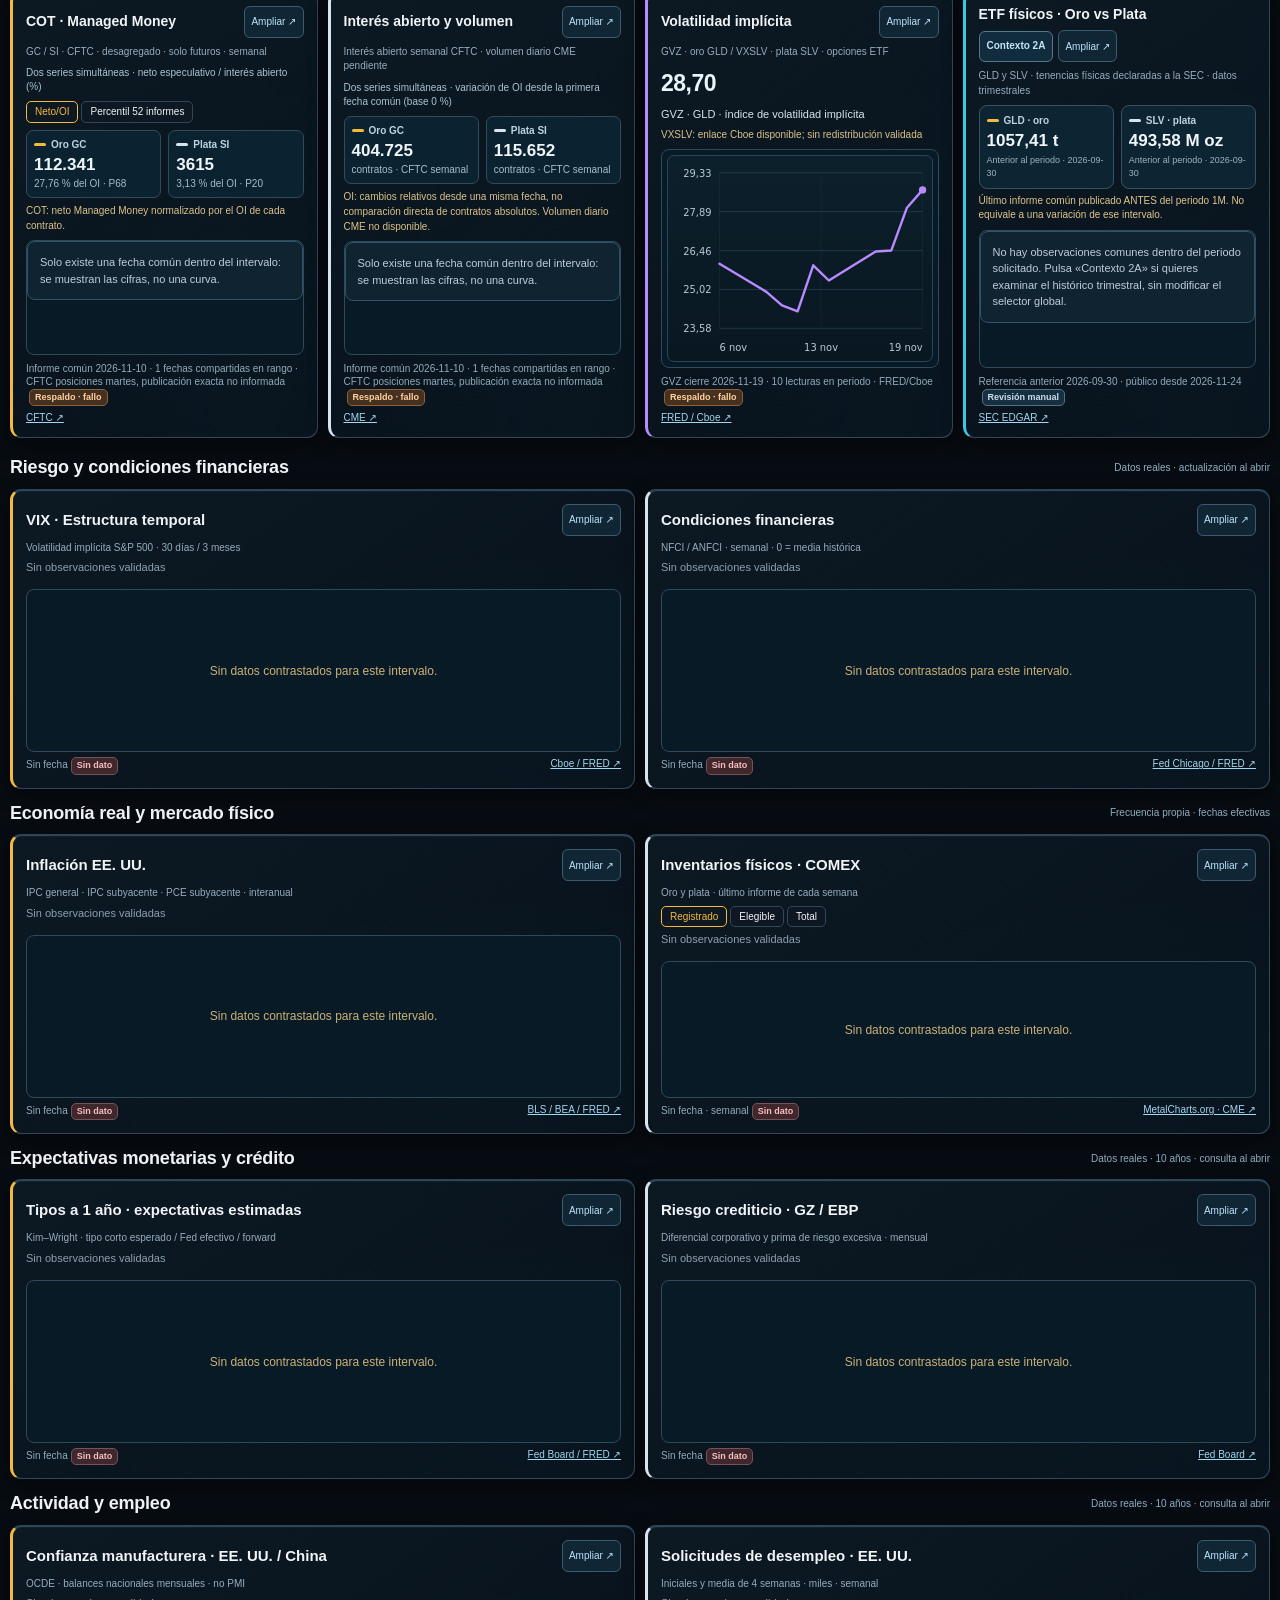
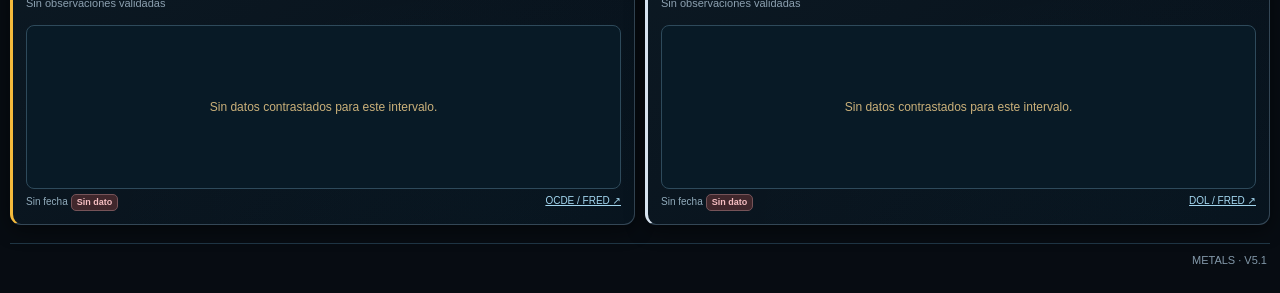
==== commit cfee2850: "layout: move technical analysis above positioning without altering charts" ====
--- a/index.html
+++ b/index.html
@@ -807,6 +807,23 @@
   </section>
 
 </main>
+<section class="v4-section v5-section" id="analisis-tecnico" aria-labelledby="technical-heading">
+<div class="v4-section-header"><h2 id="technical-heading">Análisis técnico · cierres diarios</h2><small>Datos reales · 10 años · consulta al abrir</small></div><div class="v5-grid"><article class="panel v4-card v5-card" id="v5-rsi">
+ <div class="v4-card-head"><h3>RSI 14 · oro y plata</h3><button type="button" class="market-inspect" data-inspect="v5-rsi">Ampliar ↗</button></div>
+ <div class="v4-muted">Wilder · 14 cierres · escala 0–100</div>
+ 
+ <div class="v4-status v5-status" id="v5-rsi-state" role="status">Consultando fuente…</div>
+ <div class="v4-graph v5-graph" id="v5-rsi-chart"></div>
+ <div class="v4-foot"><span id="v5-rsi-dates">Esperando datos validados</span><a href="https://finance.yahoo.com/quote/GC%3DF/history/" target="_blank" rel="noopener noreferrer">Fuente de futuros ↗</a></div>
+ </article><article class="panel v4-card v5-card" id="v5-sma">
+ <div class="v4-card-head"><h3>Medias móviles · oro / plata</h3><button type="button" class="market-inspect" data-inspect="v5-sma">Ampliar ↗</button></div>
+ <div class="v4-muted">Precio y SMA 50 / 200 cierres · USD/oz</div>
+ <div class="v5-switch" role="group" aria-label="Metal de las medias"><button type="button" data-v5-ma-metal="gold" aria-pressed="true">Oro</button><button type="button" data-v5-ma-metal="silver" aria-pressed="false">Plata</button></div>
+ <div class="v4-status v5-status" id="v5-sma-state" role="status">Consultando fuente…</div>
+ <div class="v4-graph v5-graph" id="v5-sma-chart"></div>
+ <div class="v4-foot"><span id="v5-sma-dates">Esperando datos validados</span><a href="https://finance.yahoo.com/quote/SI%3DF/history/" target="_blank" rel="noopener noreferrer">Fuente de futuros ↗</a></div>
+ </article></div>
+</section>
 <section class="v4-section" id="posicionamiento-expectativas" aria-labelledby="v4-heading">
  <div class="v4-section-header"><h2 id="v4-heading">Posicionamiento y expectativas</h2><small>Fuentes oficiales · fechas efectivas · sin indicadores simulados</small></div>
  <div class="v4-grid">
@@ -905,21 +922,7 @@
  <div class="v4-graph v5-graph" id="v5-claims-chart"></div>
  <div class="v4-foot"><span id="v5-claims-dates">Esperando datos validados</span><a href="https://fred.stlouisfed.org/series/ICSA" target="_blank" rel="noopener noreferrer">DOL / FRED ↗</a></div>
  </article></div>
-<div class="v4-section-header v5-secondary"><h2>Análisis técnico · cierres diarios</h2><small>Datos reales · 10 años · consulta al abrir</small></div><div class="v5-grid"><article class="panel v4-card v5-card" id="v5-rsi">
- <div class="v4-card-head"><h3>RSI 14 · oro y plata</h3><button type="button" class="market-inspect" data-inspect="v5-rsi">Ampliar ↗</button></div>
- <div class="v4-muted">Wilder · 14 cierres · escala 0–100</div>
- 
- <div class="v4-status v5-status" id="v5-rsi-state" role="status">Consultando fuente…</div>
- <div class="v4-graph v5-graph" id="v5-rsi-chart"></div>
- <div class="v4-foot"><span id="v5-rsi-dates">Esperando datos validados</span><a href="https://finance.yahoo.com/quote/GC%3DF/history/" target="_blank" rel="noopener noreferrer">Fuente de futuros ↗</a></div>
- </article><article class="panel v4-card v5-card" id="v5-sma">
- <div class="v4-card-head"><h3>Medias móviles · oro / plata</h3><button type="button" class="market-inspect" data-inspect="v5-sma">Ampliar ↗</button></div>
- <div class="v4-muted">Precio y SMA 50 / 200 cierres · USD/oz</div>
- <div class="v5-switch" role="group" aria-label="Metal de las medias"><button type="button" data-v5-ma-metal="gold" aria-pressed="true">Oro</button><button type="button" data-v5-ma-metal="silver" aria-pressed="false">Plata</button></div>
- <div class="v4-status v5-status" id="v5-sma-state" role="status">Consultando fuente…</div>
- <div class="v4-graph v5-graph" id="v5-sma-chart"></div>
- <div class="v4-foot"><span id="v5-sma-dates">Esperando datos validados</span><a href="https://finance.yahoo.com/quote/SI%3DF/history/" target="_blank" rel="noopener noreferrer">Fuente de futuros ↗</a></div>
- </article></div>
+
 </section>
 <footer class="footnote"><span></span><span id="version">METALS · V5.1</span></footer>
 </div>
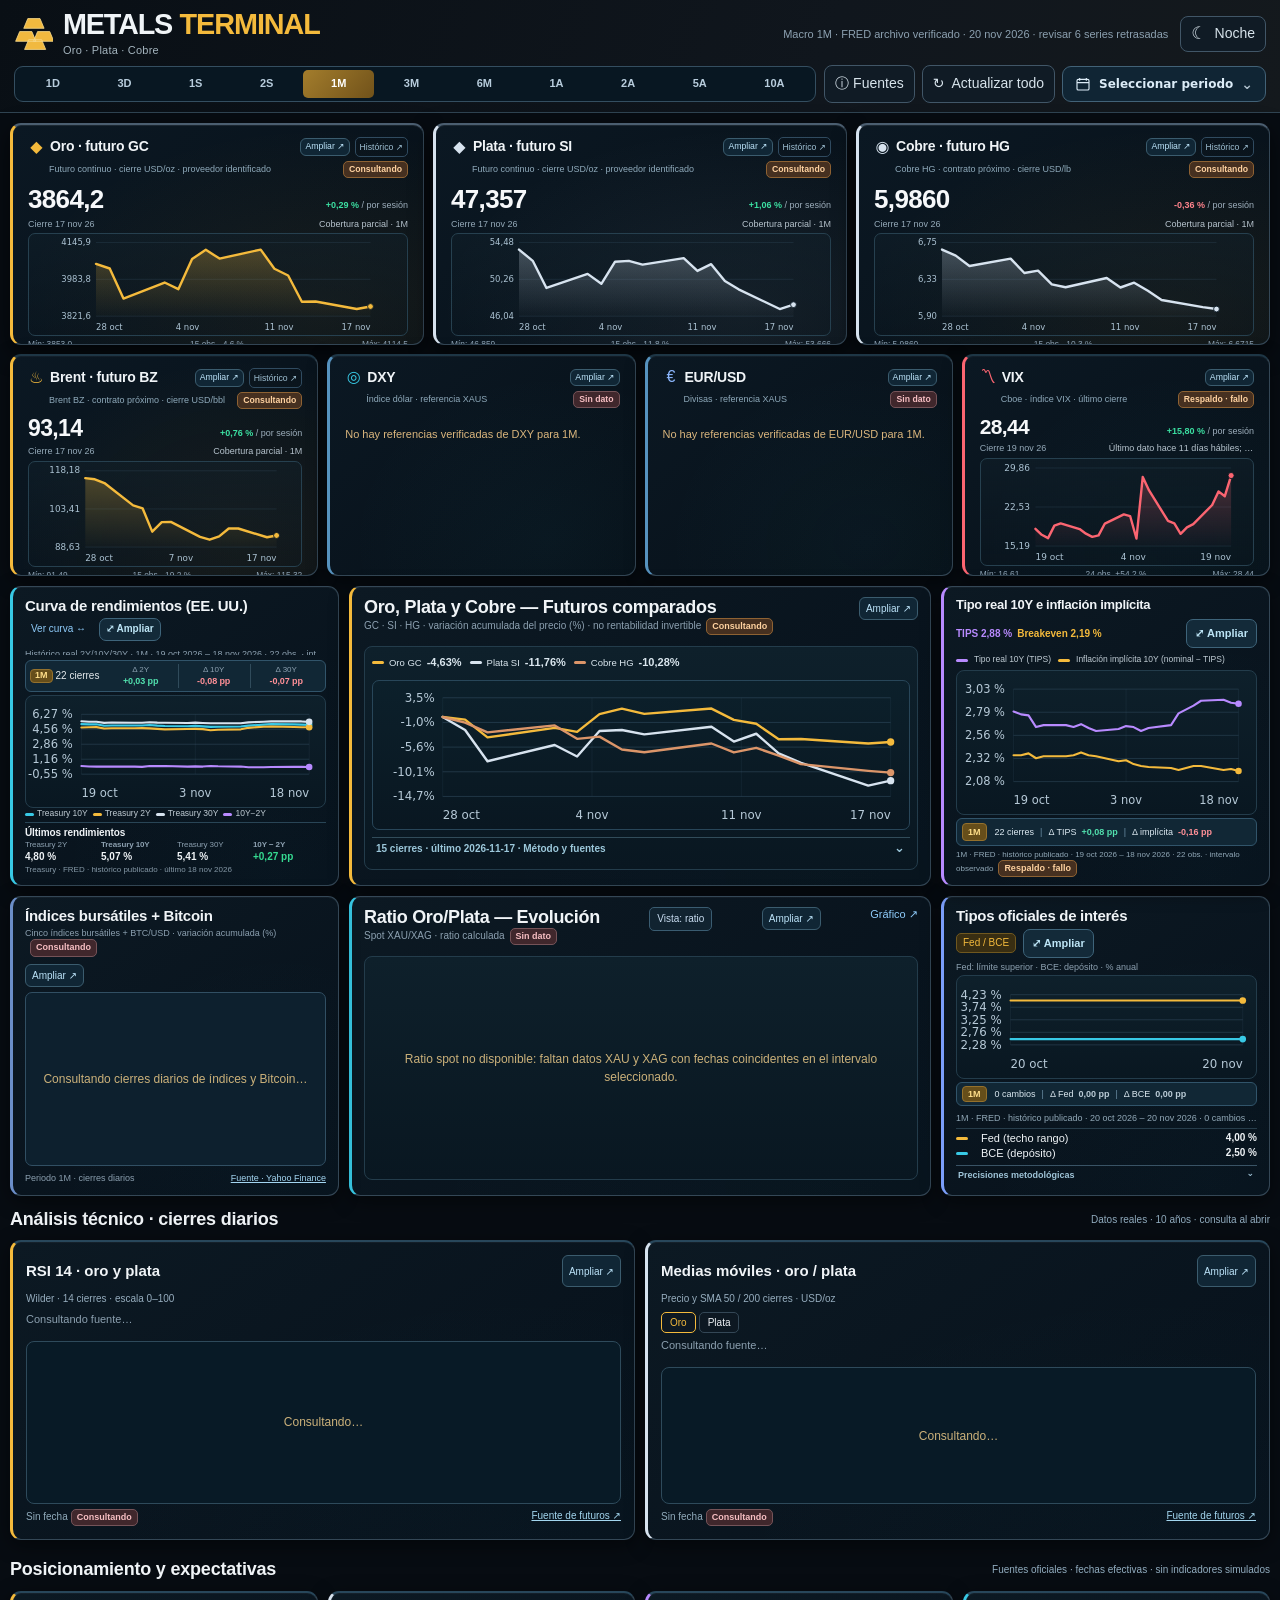
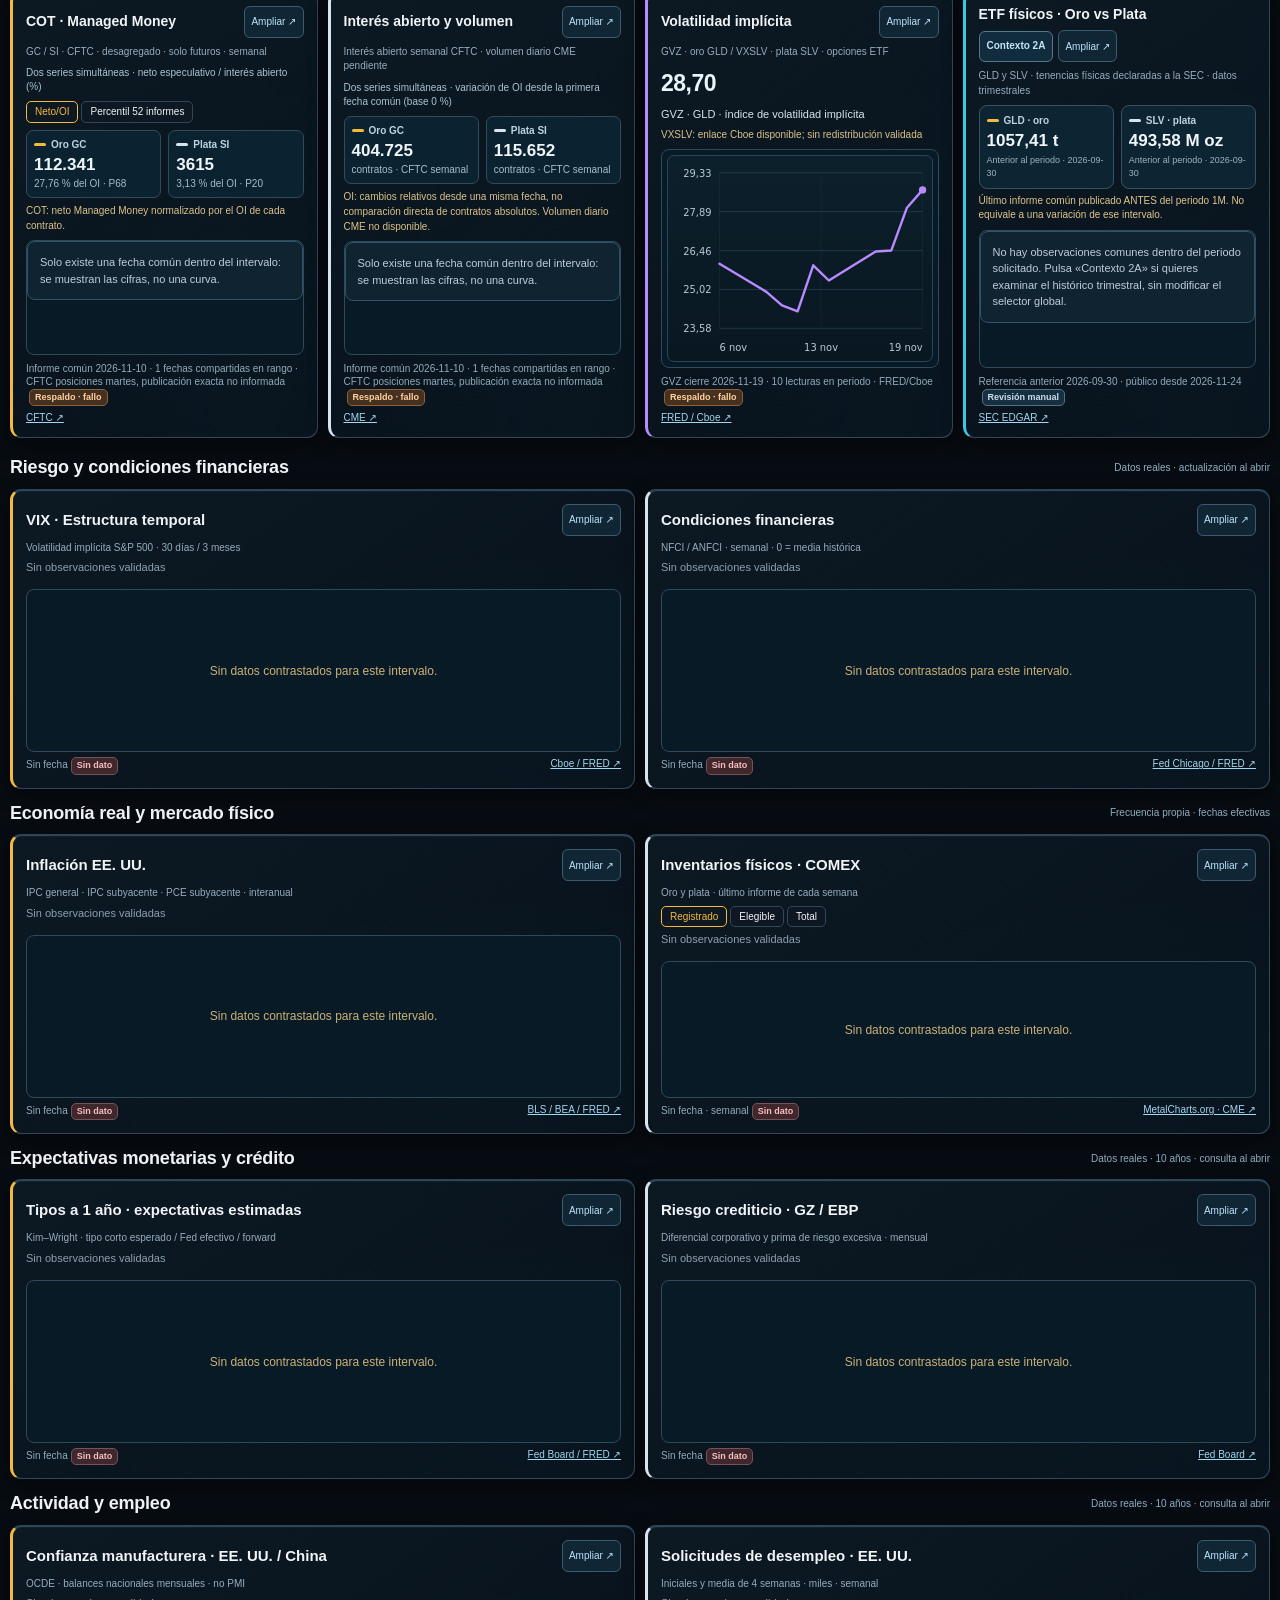
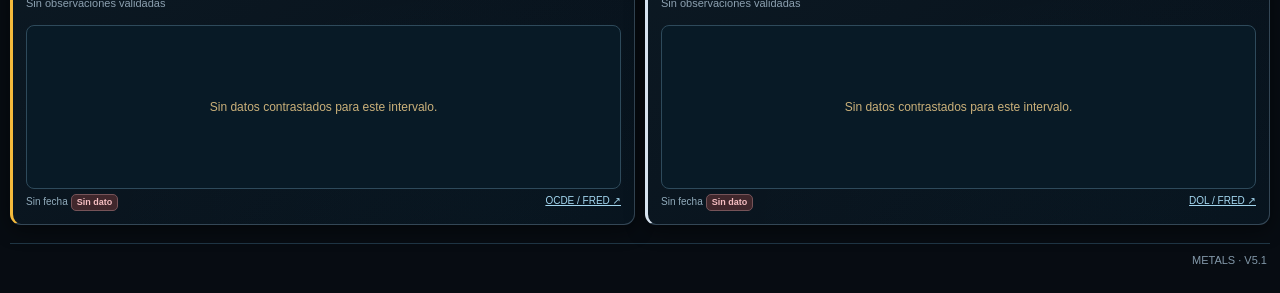
==== commit 9b29fda2: "fix: separate latest futures quotes from historical closes and refresh independently" ====
--- a/index.html
+++ b/index.html
@@ -1147,7 +1147,7 @@
  const central=id==="chart-main"||id==="chart-ratio"||id==="indices-comparison";
  const fullNote=sub+thinning;
  const compactDescription=id==="chart-main"
-   ? n+" cierres · "+activePeriodLabel()+" · Método y fuentes"
+   ? n+" cierres · último "+new Date(dates.at(-1)*1000).toISOString().slice(0,10)+" · Método y fuentes"
    : id==="indices-comparison" ? n+" cierres · "+activePeriodLabel()+" · Método y fuentes"
    : "Ratio spot · "+n+" observaciones · Método y fuentes";
  const noteMarkup=central
@@ -1400,9 +1400,13 @@
  const dailyOnly=conf.kind==="futures"||conf.kind==="vix";
  const noIntraday=nativePeriod==="1d"&&dailyOnly;
  const plotReady=recent.length>=2&&!noIntraday;
- const delta=recent.length<2?NaN:nativePeriod==="custom"?(last.c/first.c-1)*100:conf.kind==="reference"?(last.c/first.c-1)*100:(last.c/prior.c-1)*100;
+ const quote=conf.kind==="futures"?visibleFutureQuote(key,last):null;
+ const headline=quote?quote.c:last.c;
+ const delta=quote?(futuresProviders[key]==="yahoo"?(headline/last.c-1)*100:NaN):nativePeriod==="custom"||conf.kind==="reference"?(recent.length>=2?(last.c/first.c-1)*100:NaN):prior?(last.c/prior.c-1)*100:NaN;
  const sign=n=>n>=0?"+":"";
- const meaning=nativePeriod==="custom"||conf.kind==="reference"?"en periodo":"por sesión";
+ const meaning=quote?"vs hist.":nativePeriod==="custom"||conf.kind==="reference"?"en periodo":"por sesión";
+ const change=Number.isFinite(delta)?'<span class="metal-day-change '+(delta>=0?"pos":"neg")+'">'+sign(delta)+fmt(delta,2)+' % <span style="font-weight:450;color:#9eafbd">/ '+meaning+'</span></span>':'<span class="metal-day-change">—</span>';
+ const quoteTitle=quote?futureQuoteNote(key,last)+" Último cierre histórico "+last.date+" · "+fmt(last.c,conf.decimals)+".":"";
  const observed=conf.kind==="reference"?"Última obs.":"Cierre";
  const displayDate=z=>z.date||new Date(z.t*1000).toISOString().slice(0,10);
  const dateLabel=date=>new Date(date+"T12:00:00Z").toLocaleDateString("es-ES",{day:"2-digit",month:"short",year:"2-digit",timeZone:"UTC"});
@@ -1411,14 +1415,13 @@
  const coverage=!metricCoversWindow(full,nativePeriod,conf.kind)?"Cobertura parcial · "+activePeriodLabel():null;
  const freshness=nativePeriod==="custom"?null:marketFreshnessNotice(asOf,conf.kind);
  const usedNote=coverage||freshness||(nativePeriod==="custom"?"Histórico seleccionado":sourceNote);
+ const timeMarkup=quote?'<div class="metal-timestamp" title="'+quoteTitle+'"><span data-futures-quote-date="'+quote.date+'">Cot. '+futureQuoteTime(quote)+'</span><span class="delayed" data-futures-close-date="'+asOf+'">Hist. '+asOf.slice(8,10)+'/'+asOf.slice(5,7)+'</span></div>':'<div class="metal-timestamp"><span>'+observed+' '+dateLabel(asOf)+'</span><span class="delayed" title="'+usedNote+'">'+usedNote+'</span></div>';
  if(!plotReady){
    const explanation=noIntraday?"Sin gráfico intradía: "+conf.code+" solo tiene cierres diarios.":"Solo "+recent.length+" observación en "+activePeriodLabel()+".";
-   el.innerHTML='<div class="metal-content"><div class="metal-line1"><strong class="metal-main-price">'+fmt(last.c,conf.decimals)+'</strong>'+
-     '<span class="metal-day-change '+(delta>=0?"pos":"neg")+'">'+sign(delta)+fmt(delta,2)+' % <span style="font-weight:450;color:#9eafbd">/ '+meaning+'</span></span></div>'+
-     '<div class="metal-timestamp"><span>'+observed+' '+dateLabel(asOf)+'</span><span class="delayed" title="'+usedNote+'">'+usedNote+'</span></div>'+
+   el.innerHTML='<div class="metal-content"><div class="metal-line1"><strong class="metal-main-price">'+fmt(headline,conf.decimals)+'</strong>'+change+'</div>'+timeMarkup+
      '<div class="metal-spark-outer metal-spark-unavailable" role="note">'+explanation+'</div>'+
      '<div class="metal-scale"><span>Último dato verificado: '+dateLabel(asOf)+'</span></div></div>';
-   el.title=conf.code+" · "+explanation+" · "+usedNote;return;
+   el.title=conf.code+" · "+explanation+" · "+usedNote+" · "+quoteTitle;return;
  }
  const geometry=el.getBoundingClientRect(),W=Math.max(120,Math.round(geometry.width||270));
  const H=Math.max(82,Math.min(140,Math.round(geometry.height||155)-48));
@@ -1454,8 +1457,7 @@
  svg+='<circle cx="'+coords.at(-1)[0]+'" cy="'+coords.at(-1)[1]+'" r="3.4" fill="'+conf.accent+'" stroke="#061622" stroke-width="1"/>';
  svg+='<line class="market-crosshair" data-crosshair x1="'+left+'" x2="'+left+'" y1="'+top+'" y2="'+(H-bottom)+'"/></svg>';
  const total=(last.c/first.c-1)*100;
- el.innerHTML='<div class="metal-content"><div class="metal-line1"><strong class="metal-main-price">'+fmt(last.c,conf.decimals)+'</strong><span class="metal-day-change '+(delta>=0?"pos":"neg")+'">'+sign(delta)+fmt(delta,2)+' % <span style="font-weight:450;color:#9eafbd">/ '+meaning+'</span></span></div>'+
- '<div class="metal-timestamp"><span>'+observed+' '+dateLabel(asOf)+'</span><span class="delayed" title="'+usedNote+'">'+usedNote+'</span></div>'+
+ el.innerHTML='<div class="metal-content"><div class="metal-line1"><strong class="metal-main-price">'+fmt(headline,conf.decimals)+'</strong>'+change+'</div>'+timeMarkup+
  '<div class="metal-spark-outer">'+svg+'<div class="metal-hover" role="status" aria-live="polite"></div></div>'+
  '<div class="metal-scale"><span>Mín: '+fmt(min,conf.decimals)+'</span><span>'+recent.length+' obs. '+sign(total)+fmt(total,1)+' %</span><span>Máx: '+fmt(max,conf.decimals)+'</span></div></div>';
  const plot=el.querySelector(".metal-spark-outer"),shape=plot.querySelector("svg[data-market-tile-svg]"),cross=plot.querySelector("[data-crosshair]"),tip=plot.querySelector(".metal-hover");
@@ -1477,7 +1479,7 @@
  shape.addEventListener("pointerdown",inspect,{passive:true});
  shape.addEventListener("pointerleave",ev=>{if(ev.pointerType==="mouse")clearChartInspector(shape);});
  shape.addEventListener("keydown",ev=>{if(ev.key==="Enter"||ev.key===" "){ev.preventDefault();const r=shape.getBoundingClientRect();inspect({clientX:r.left+r.width*.7});}});
- el.title=conf.code+" · "+usedNote+" · última fecha: "+asOf;
+ el.title=conf.code+" · "+usedNote+" · última fecha histórica: "+asOf+" · "+quoteTitle;
 }
 function renderFuturesCards(){
  for(const key of FUTURE_KEYS){
@@ -1570,6 +1572,8 @@
    try{localStorage.setItem(IMPORT_KEY_PREFIX+code,JSON.stringify(saved));}
    catch(e){if(previous!==null)try{localStorage.setItem(IMPORT_KEY_PREFIX+code,previous)}catch(_){}throw Error("No hay almacenamiento local suficiente; no se ha guardado el CSV.");}
    futuresCache[key]=mergeFuturesHistory(rows,known);
+   futuresProviders[key]="local-import";syncFutureProvenance();
+   futuresSymbolState[key]={state:"fallback",error:"CSV local importado; no es una consulta Yahoo"};
    futuresFreshness[key]="CSV local "+rows.length+" sesiones + últimos cierres";
    summaries.push(code+": "+rows.length+" cierres importados ("+rows[0].date+" a "+rows.at(-1).date+").");
   }catch(e){summaries.push(code+": no importado — "+e.message);}
@@ -1703,6 +1707,33 @@
  return {raw,via};
 }
 let futuresCheckState="pending",futuresCheckError="",futuresCheckedAt=null;
+const futuresQuotes={},futuresProviders={},futuresSymbolState={};
+function captureYahooFutureQuote(raw,key){
+ const rec=raw?.chart?.result?.[0],m=rec?.meta,cfg=FUTURES_YAHOO[key],now=Date.now()/1000;
+ if(!m||m.symbol!==cfg.symbol||m.instrumentType!=="FUTURE"||m.currency!=="USD"||m.exchangeName!==cfg.exchange||m.exchangeTimezoneName!=="America/New_York"||m.dataGranularity!=="1d")return;
+ const t=m.regularMarketTime;
+ if(!Number.isFinite(t)||t<946684800||t>now+60)return;
+ let c=m.regularMarketPrice;
+ const i=rec.timestamp?.findIndex(x=>x===t);
+ if(!(Number.isFinite(c)&&c>0)&&i>=0)c=rec.indicators?.quote?.[0]?.close?.[i];
+ if(!Number.isFinite(c)||c<=0||futuresQuotes[key]?.t>t)return;
+ futuresQuotes[key]={c,t,date:sessionDay(t),checkedAt:new Date().toISOString()};
+}
+function visibleFutureQuote(key,last){
+ const q=futuresQuotes[key];
+ return nativePeriod!=="custom"&&q&&(!last||q.date>last.date)?q:null;
+}
+function futureQuoteTime(q){return new Date(q.t*1000).toLocaleString("es-ES",{timeZone:"Europe/Madrid",day:"2-digit",month:"2-digit",hour:"2-digit",minute:"2-digit",hour12:false});}
+function futureQuoteNote(key,last){
+ const q=visibleFutureQuote(key,last);
+ return q?"Última cotización Yahoo "+futureQuoteTime(q)+" (Madrid) · "+fmt(q.c,FUTURES_PUBLIC[key].decimals)+" USD · indicativa, retraso posible; fuera del histórico de cierres.":"";
+}
+function syncFutureProvenance(){
+ const p=new Set(FUTURE_KEYS.map(k=>futuresProviders[k]||"recent-fallback"));
+ longFuturesProvenance=p.size===1?[...p][0]:"mixed";
+}
+function comparableFutureProviders(keys){return new Set(keys.map(k=>futuresProviders[k]||"recent-fallback")).size===1;}
+function futureRefreshCount(){return FUTURE_KEYS.filter(k=>futuresSymbolState[k]?.state==="live").length;}
 function validateYahooFuture(raw,key){
  const cfg=FUTURES_YAHOO[key],record=raw?.chart?.result?.[0],meta=record?.meta;
  if(!meta||meta.symbol!==cfg.symbol||meta.instrumentType!=="FUTURE"||meta.dataGranularity!=="1d"||meta.currency!=="USD"||
@@ -1727,48 +1758,62 @@
  if(businessDaysSince(rows.at(-1).date)>4)throw Error(key+": último cierre demasiado antiguo "+rows.at(-1).date);
  return rows;
 }
-function futuresProvenanceLabel(){
- return longFuturesProvenance==="yahoo"?"Yahoo Finance · futuros continuos":
-        longFuturesProvenance==="aethereal"?"Aethereal · históricos verificados":"Respaldo histórico fechado";
+function futuresProvenanceLabel(key){
+ const p=key?(futuresProviders[key]||longFuturesProvenance):longFuturesProvenance;
+ return p==="yahoo"?"Yahoo Finance · futuros continuos":p==="aethereal"?"Aethereal · históricos verificados":p==="mixed"?"Fuentes distintas":"Respaldo histórico fechado";
 }
 function yahooFutureLink(key){return "https://finance.yahoo.com/quote/"+encodeURIComponent(FUTURES_YAHOO[key].symbol)+"/history/";}
 function updateFuturesLinks(){
  for(const key of FUTURE_KEYS){
   const node=document.getElementById("q-"+key)?.closest(".ticker-card")?.querySelector(".metal-source-link");
   if(!node)continue;
-  node.href=longFuturesProvenance==="yahoo"?yahooFutureLink(key):longFuturesProvenance==="aethereal"?
+  const p=futuresProviders[key]||longFuturesProvenance;
+  node.href=p==="yahoo"||futuresQuotes[key]?yahooFutureLink(key):p==="aethereal"?
    "https://dataset.aethereal.top/datasets/commodity-prices":FUTURES_PUBLIC[key].url;
-  node.title=futuresProvenanceLabel();
+  node.title=futuresProvenanceLabel(key);
  }
 }
 function applyFuturesSet(series,provider,source){
- for(const key of FUTURE_KEYS){futuresCache[key]=series[key];futuresFreshness[key]=sourceCoverageLabel(series[key],source);}
- longFuturesProvenance=provider;
+ for(const key of FUTURE_KEYS){if(!series[key]?.length)continue;futuresCache[key]=series[key];futuresProviders[key]=provider;futuresFreshness[key]=sourceCoverageLabel(series[key],source);}
+ syncFutureProvenance();
  updateFuturesLinks();renderFuturesCards();renderFuturesComparison();window.renderMetalsV5?.();
  if(typeof detailKind!=="undefined"&&["gold","silver","copper","brent","futures"].includes(detailKind))drawMarketDetail();
 }
 async function loadYahooFutures(previous){
  const warmup=new Date();warmup.setUTCFullYear(warmup.getUTCFullYear()-11);warmup.setUTCDate(warmup.getUTCDate()-30);
  const query={period1:String(Math.floor(warmup.getTime()/1000)),period2:String(Math.floor(Date.now()/1000))};
- const result=await Promise.allSettled(FUTURE_KEYS.map(async key=>{
-  const symbol=FUTURES_YAHOO[key].symbol;
+ const read=async(key,range)=>{
+  const raw=await yahooChartRequest(FUTURES_YAHOO[key].symbol,range);
+  captureYahooFutureQuote(raw,key);
+  return validateYahooFuture(raw,key);
+ };
+ const results=await Promise.allSettled(FUTURE_KEYS.map(async key=>{
   let rows;
   if(key==="gold"||key==="silver"){
-   try{rows=validateYahooFuture(await yahooChartRequest(symbol,query),key);}catch(error){console.warn("Histórico técnico ampliado no disponible; se prueba histórico de 10 años",error);}
+   try{rows=await read(key,query);}catch(error){console.warn("Histórico técnico ampliado no disponible; se prueba histórico de 10 años",error);}
   }
-  return [key,rows||validateYahooFuture(await yahooChartRequest(symbol,"10y"),key)];
+  rows=rows||await read(key,"10y");
+  const prev=futuresProviders[key]==="yahoo"?futuresCache[key]:null;
+  if(prev?.length&&rows.at(-1).date<prev.at(-1).date)throw Error("La fuente retrocede respecto al último histórico Yahoo");
+  return rows;
  }));
- const failed=result.map((item,i)=>item.status==="rejected"?FUTURE_KEYS[i]+": "+String(item.reason?.message||item.reason):null).filter(Boolean);
- if(failed.length)throw Error("Conjunto incompleto: "+failed.join("; "));
- const series=Object.fromEntries(result.map(item=>item.value));
- // Cohort promotion is atomic; never splice Aethereal, alternate closes or Yahoo.
- for(const key of FUTURE_KEYS){
-  const prev=previous?.series?.[key]?.at(-1)?.date||futuresCache[key]?.at(-1)?.date;
-  if(prev&&series[key].at(-1).date<prev)throw Error(key+": la nueva serie retrocede respecto al respaldo");
- }
- applyFuturesSet(series,"yahoo","Yahoo Finance · consultado al abrir");
- await writeFuturesCache(series,"Yahoo Finance");
- return series;
+ const fresh={},errors=[];
+ for(let i=0;i<FUTURE_KEYS.length;i++){
+  const key=FUTURE_KEYS[i],result=results[i];
+  if(result.status==="fulfilled"){fresh[key]=result.value;futuresSymbolState[key]={state:"live",checkedAt:new Date().toISOString()};}
+  else{
+   const error=String(result.reason?.message||result.reason);
+   errors.push(FUTURES_PUBLIC[key].code+": "+error);
+   futuresSymbolState[key]={state:"fallback",error,checkedAt:new Date().toISOString()};
+   futuresFreshness[key]="Respaldo · "+futuresProvenanceLabel(key)+" · fallo al renovar";
+  }
+ }
+ if(!Object.keys(fresh).length)throw Error("Ningún histórico Yahoo renovado: "+errors.join("; "));
+ // Independent promotion, identical provider per history, common dates for comparisons.
+ applyFuturesSet(fresh,"yahoo","Yahoo Finance · consultado al abrir");
+ const yahooOnly=Object.fromEntries(FUTURE_KEYS.filter(k=>futuresProviders[k]==="yahoo"&&futuresCache[k]?.length).map(k=>[k,futuresCache[k]]));
+ await writeFuturesCache(yahooOnly,"Yahoo Finance");
+ return {count:Object.keys(fresh).length,errors};
 }
 
 const FUTURES_CACHE_TTL_MS=3*60*60*1000;
@@ -1796,7 +1841,9 @@
  const boundary=new Date();boundary.setUTCFullYear(boundary.getUTCFullYear()-5);
  boundary.setUTCDate(boundary.getUTCDate()+48);
  const earliest=boundary.toISOString().slice(0,10);
- return FUTURE_KEYS.every(key=>{
+ const keys=FUTURE_KEYS.filter(key=>Array.isArray(payload.series[key]));
+ if(!keys.length||(payload.provider==="Aethereal"&&keys.length!==FUTURE_KEYS.length))return false;
+ return keys.every(key=>{
   const rows=payload.series[key];
   if(!Array.isArray(rows)||rows.length<1050||rows[0]?.date>earliest||
      rows.at(-1)?.date>future)return false;
@@ -1856,15 +1903,15 @@
 }
 async function loadFuturesCards(){
  futuresCheckState="pending";
- verifiedFallbackFutures();
- longFuturesProvenance="recent-fallback";updateFuturesLinks();
+ for(const key of FUTURE_KEYS){futuresProviders[key]="recent-fallback";futuresSymbolState[key]={state:"pending"};}
+ verifiedFallbackFutures();syncFutureProvenance();updateFuturesLinks();
  const saved=await readFuturesCache();
  if(saved)applyFuturesSet(saved.series,saved.provider==="Yahoo Finance"?"yahoo":"aethereal",saved.provider+" · guardado local · comprobando");
  // A fresh entry ALWAYS attempts the provider, even if the local cache is young.
  // The local set is immediately useful while the paced four-symbol query runs.
  try{
-  await loadYahooFutures(saved);
-  futuresCheckState="live";futuresCheckError="";
+  const result=await loadYahooFutures(saved);
+  futuresCheckState=result.count===FUTURE_KEYS.length?"live":"partial";futuresCheckError=result.errors.join("; ");
  }catch(error){
   futuresCheckError=String(error?.message||error);
   console.warn("Yahoo Finance no pudo renovar los cuatro futuros; no se mezclan orígenes",error);
@@ -1875,6 +1922,7 @@
    try{
     await loadAetherealFiveYears(null);
     futuresCheckState="live-alternate";
+    for(const key of FUTURE_KEYS)futuresSymbolState[key]={state:"alternate",checkedAt:new Date().toISOString()};
    }catch(err){
     console.warn("Aethereal no disponible; se conserva el respaldo fechado",err);
     futuresCheckState="fallback";
@@ -1884,6 +1932,8 @@
   }
  }finally{
   futuresCheckedAt=new Date().toISOString();
+  renderFuturesCards();renderFuturesComparison();updateFuturesLinks();
+  if(["gold","silver","copper","brent","futures"].includes(detailKind))drawMarketDetail();
   window.renderMetalsV5?.();
   if(detailKind?.startsWith("v5-"))drawMarketDetail();
   window.renderMetalsQuality?.();
@@ -1918,8 +1968,11 @@
  const host=document.getElementById("chart-main");
  if(!host)return;
  marketChartCache.delete("chart-main");
+ for(const key of ["data-market-instrument","data-covered-from","data-covered-to","data-observations"])host.removeAttribute(key);
  const label=activePeriodLabel();
- const sourceLinks=longFuturesProvenance==="yahoo"?COMPARISON_FUTURES.map(m=>'<a href="'+yahooFutureLink(m.key)+'" target="_blank" rel="noopener noreferrer">'+FUTURES_PUBLIC[m.key].code+' · Yahoo</a>').join(' · '):longFuturesProvenance==="aethereal"?'<a href="https://dataset.aethereal.top/datasets/commodity-prices" target="_blank" rel="noopener noreferrer">Aethereal (GC/SI/HG)</a>':'<a href="https://trading-commodity.com/download/gc/" target="_blank" rel="noopener noreferrer">GC</a> · <a href="https://trading-commodity.com/download/si/" target="_blank" rel="noopener noreferrer">SI</a> · <a href="https://trading-commodity.com/download/hg/" target="_blank" rel="noopener noreferrer">HG</a>';
+ if(!comparableFutureProviders(COMPARISON_FUTURES.map(m=>m.key))){host.innerHTML='<div class="native-error">Los históricos de oro, plata y cobre proceden de fuentes distintas. Se mantienen sus tarjetas individuales, pero no se mezclan proveedores en la comparativa.</div>';return;}
+ const comparisonProvider=futuresProviders.gold||longFuturesProvenance;
+ const sourceLinks=comparisonProvider==="yahoo"?COMPARISON_FUTURES.map(m=>'<a href="'+yahooFutureLink(m.key)+'" target="_blank" rel="noopener noreferrer">'+FUTURES_PUBLIC[m.key].code+' · Yahoo</a>').join(' · ' ):comparisonProvider==="aethereal"?'<a href="https://dataset.aethereal.top/datasets/commodity-prices" target="_blank" rel="noopener noreferrer">Aethereal (GC/SI/HG)</a>':'<a href="https://trading-commodity.com/download/gc/" target="_blank" rel="noopener noreferrer">GC</a> · <a href="https://trading-commodity.com/download/si/" target="_blank" rel="noopener noreferrer">SI</a> · <a href="https://trading-commodity.com/download/hg/" target="_blank" rel="noopener noreferrer">HG</a>';
  if(COMPARISON_FUTURES.some(meta=>(futuresCache[meta.key]||[]).length<2)){
    host.innerHTML='<div class="native-error">No hay cierres de los tres contratos suficientes para calcular rendimientos comparables. No se utilizan precios spot ni curvas inventadas.<span>Fuentes: '+sourceLinks+'</span></div>';
    return;
@@ -1952,7 +2005,7 @@
  const warning=incomplete?'<strong style="color:#ecc17a">Histórico incompleto para '+label+': '+selected.length+' sesiones comunes en '+Math.round(spanDays)+' días; no cubre el periodo seleccionado.</strong>':
    '<span>'+selected.length+' cierres diarios coincidentes · '+label+'.</span>';
  const oldest=selected[0];
- const method='Variación acumulada del precio desde '+oldest+' (base 0 %). No representa rentabilidad obtenible: los cambios de contrato pueden alterar el resultado y la serie no incluye costes ni una metodología de renovación validada.';
+ const method='Último cierre común: '+selected.at(-1)+'. Las cotizaciones posteriores de las tarjetas se mantienen separadas. Variación acumulada del precio desde '+oldest+' (base 0 %). No representa rentabilidad obtenible: los cambios de contrato pueden alterar el resultado y la serie no incluye costes ni una metodología de renovación validada.';
  const summary=warning+' <span>'+method+' Fuentes: '+sourceLinks+'</span>';
  nativeChart("chart-main",normalized,dates,"%",summary);
  host.setAttribute("data-market-instrument","GC-SI-HG-front-month");
@@ -2032,7 +2085,7 @@
  // An explicit global timeframe selection always returns the ETF card to the exact requested window.
  if(etfContext2Y){etfContext2Y=false;syncETFContextControls();}
  persistGlobalPeriod(period);
- const token=++nativeRequest;nativePeriod=period;nativeData={};
+ const token=++nativeRequest;nativePeriod=period;nativeData={};window.metalsQualityDone?.delete("xaus");window.renderMetalsQuality?.();
  window.renderIndicesPanel?.();
  for(const key of ["dxy","eur"])document.getElementById("q-"+key).innerHTML='<div class="metal-wait">Consultando '+FUTURES_PUBLIC[key].code+' para '+activePeriodLabel()+'…</div>';
  syncMacroToMaster(period);
@@ -2075,6 +2128,7 @@
    }
  }));
  if(token===nativeRequest){
+   window.metalsQualitySignal?.("xaus");
    try{renderNative();}
    catch(error){console.warn("No se pudieron actualizar todos los gráficos de mercado",error);}
    finally{
@@ -2193,7 +2247,7 @@
 function bootMarket(){
  loadFuturesCards().finally(()=>window.metalsQualitySignal?.("futures"));
  loadCboeVix().finally(()=>window.metalsQualitySignal?.("vix"));
- fetchNative(getRequestedGlobalPeriod()).finally(()=>window.metalsQualitySignal?.("xaus"));
+ fetchNative(getRequestedGlobalPeriod());
 }
 
 
@@ -2753,7 +2807,7 @@
  host.classList.remove("macro-focus-chart");
  if(nativePeriod==="1d"&&["vix","gold","silver","copper","brent"].includes(detailKind)){
    host.innerHTML='<div class="native-error">Solo hay cierres diarios para '+(FUTURES_PUBLIC[detailKind]?.code||"VIX")+'. La vista 1D no dispone de observaciones intradía contrastadas. Consulta la fecha del último cierre en la tarjeta o selecciona 3D/1S.</div>';
-   foot.textContent="No se convierten dos cierres de días distintos en una falsa curva intradía.";
+   foot.textContent="No se convierten dos cierres de días distintos en una falsa curva intradía. "+(FUTURE_KEYS.includes(detailKind)?futureQuoteNote(detailKind,futuresCache[detailKind]?.at(-1)):"");
    return;
  }
  if(detailKind==="futures"){
@@ -2806,10 +2860,10 @@
    if(rows.length<2){
      host.innerHTML='<div class="native-error">'+(rows.length===1?cfg.code+" · "+(rows[0].date||isoDay(rows[0].t))+" · cierre "+fmt(rows[0].c,cfg.decimals)+". Una sola observación; no hay curva.":"No existen cierres diarios verificables de "+cfg.code+" dentro de "+detailWindow+".")+'</div>';
    }else{
-     const provenance=futuresProvenanceLabel();
+     const provenance=futuresProvenanceLabel(detailKind);
      nativeChart("detail-chart",[{label:cfg.code+" · cierre",color:cfg.accent,points:rows.map(r=>r.c)}],rows.map(r=>r.t),"",'<span>'+provenance+' · futuros de contrato próximo · datos de cierre, no intradía.</span>');
    }
-   foot.textContent=cfg.code+" · "+rows.length+" cierres mostrados de "+all.length+" disponibles · "+detailWindow+" · "+futuresProvenanceLabel()+" · sin fechas interpoladas.";
+   foot.textContent=cfg.code+" · "+rows.length+" cierres mostrados de "+all.length+" disponibles · "+detailWindow+" · "+futuresProvenanceLabel(detailKind)+" · sin fechas interpoladas. "+futureQuoteNote(detailKind,all.at(-1));
  }else if(detailKind==="dxy"||detailKind==="eur"){
    const data=nativeData[detailKind],points=data?.points||[],cfg=FUTURES_PUBLIC[detailKind];
    if(points.length<2){
@@ -3212,8 +3266,8 @@
   syncTheme();
 })();
 </script>
-<script defer src="./quality.js?v=20261125-v51"></script>
-<script defer src="./explanations.js?v=20261125-v51"></script>
+<script defer src="./quality.js?v=20261127-v52"></script>
+<script defer src="./explanations.js?v=20261127-v52"></script>
 <script defer src="./indices.js?v=20261125-v49"></script>
-<script defer src="./fundamentals.js?v=20261125-v51"></script>
+<script defer src="./fundamentals.js?v=20261127-v52"></script>
 </body></html>
